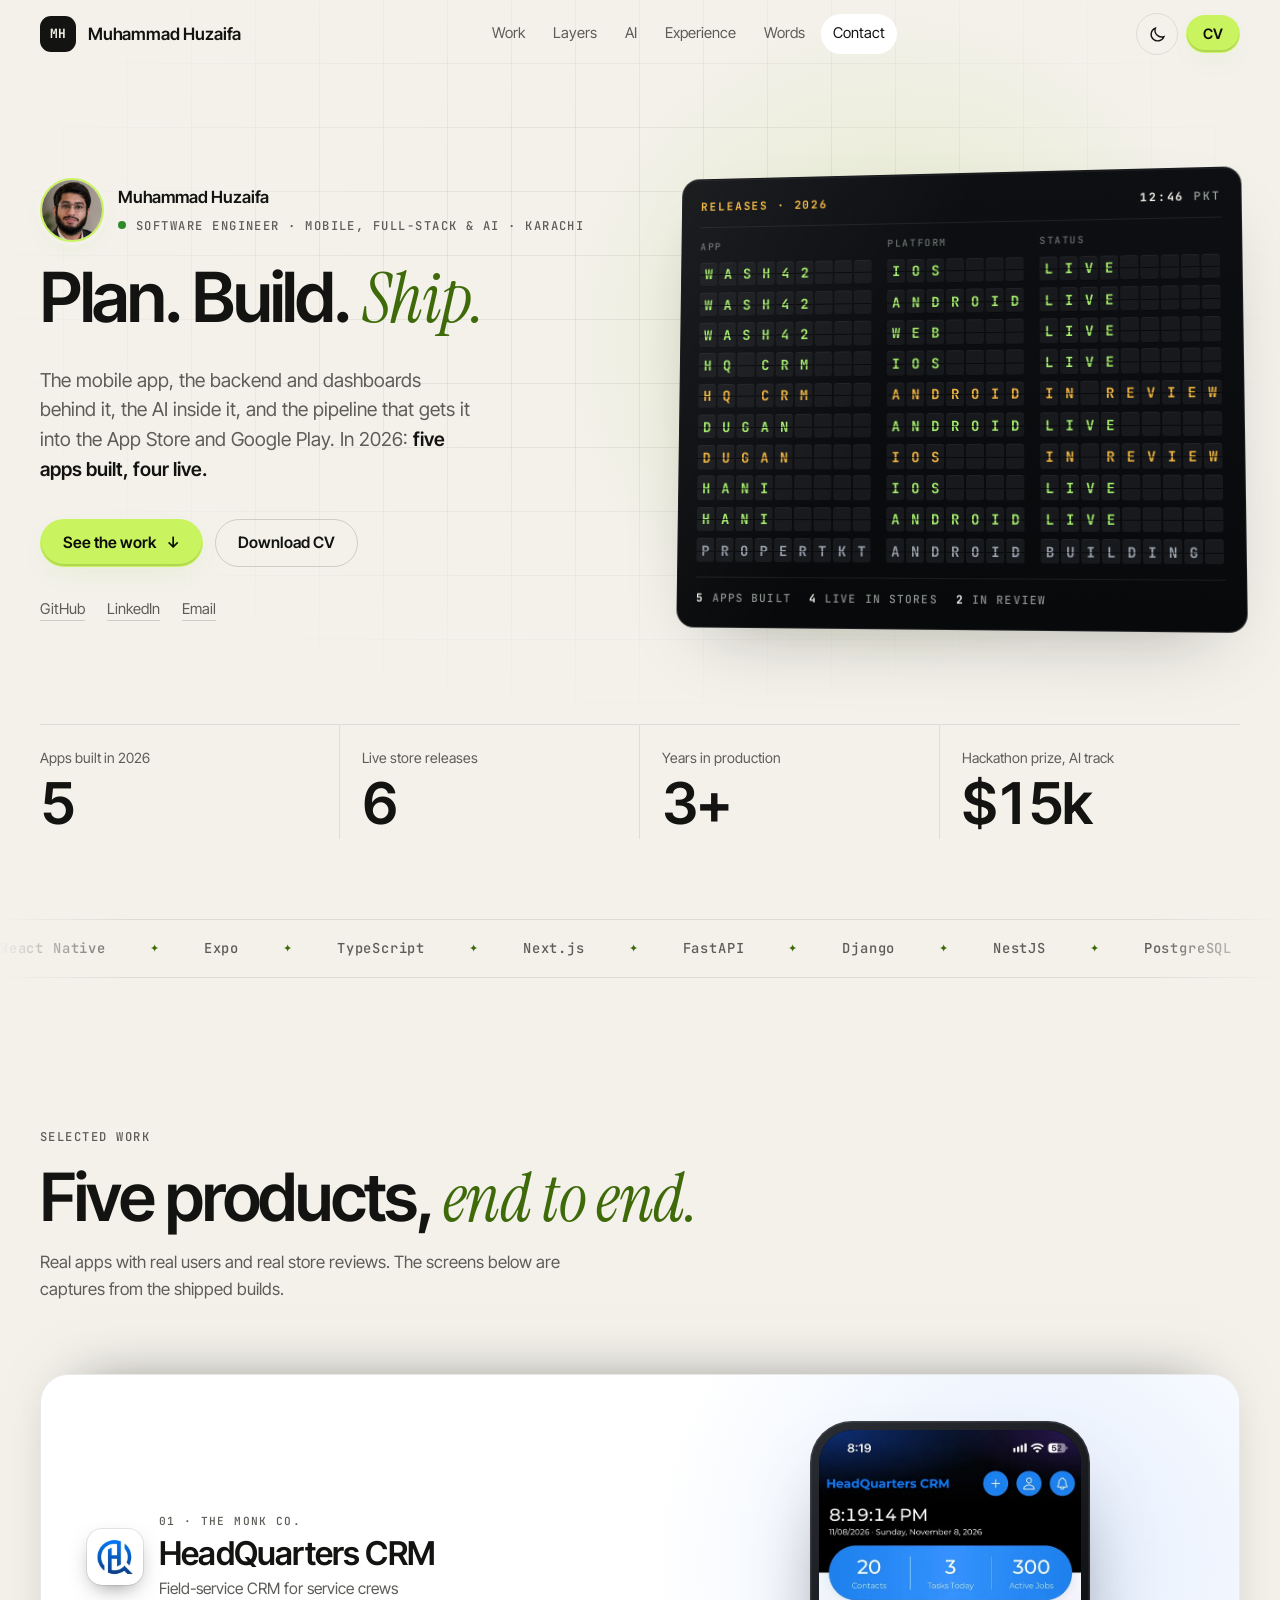
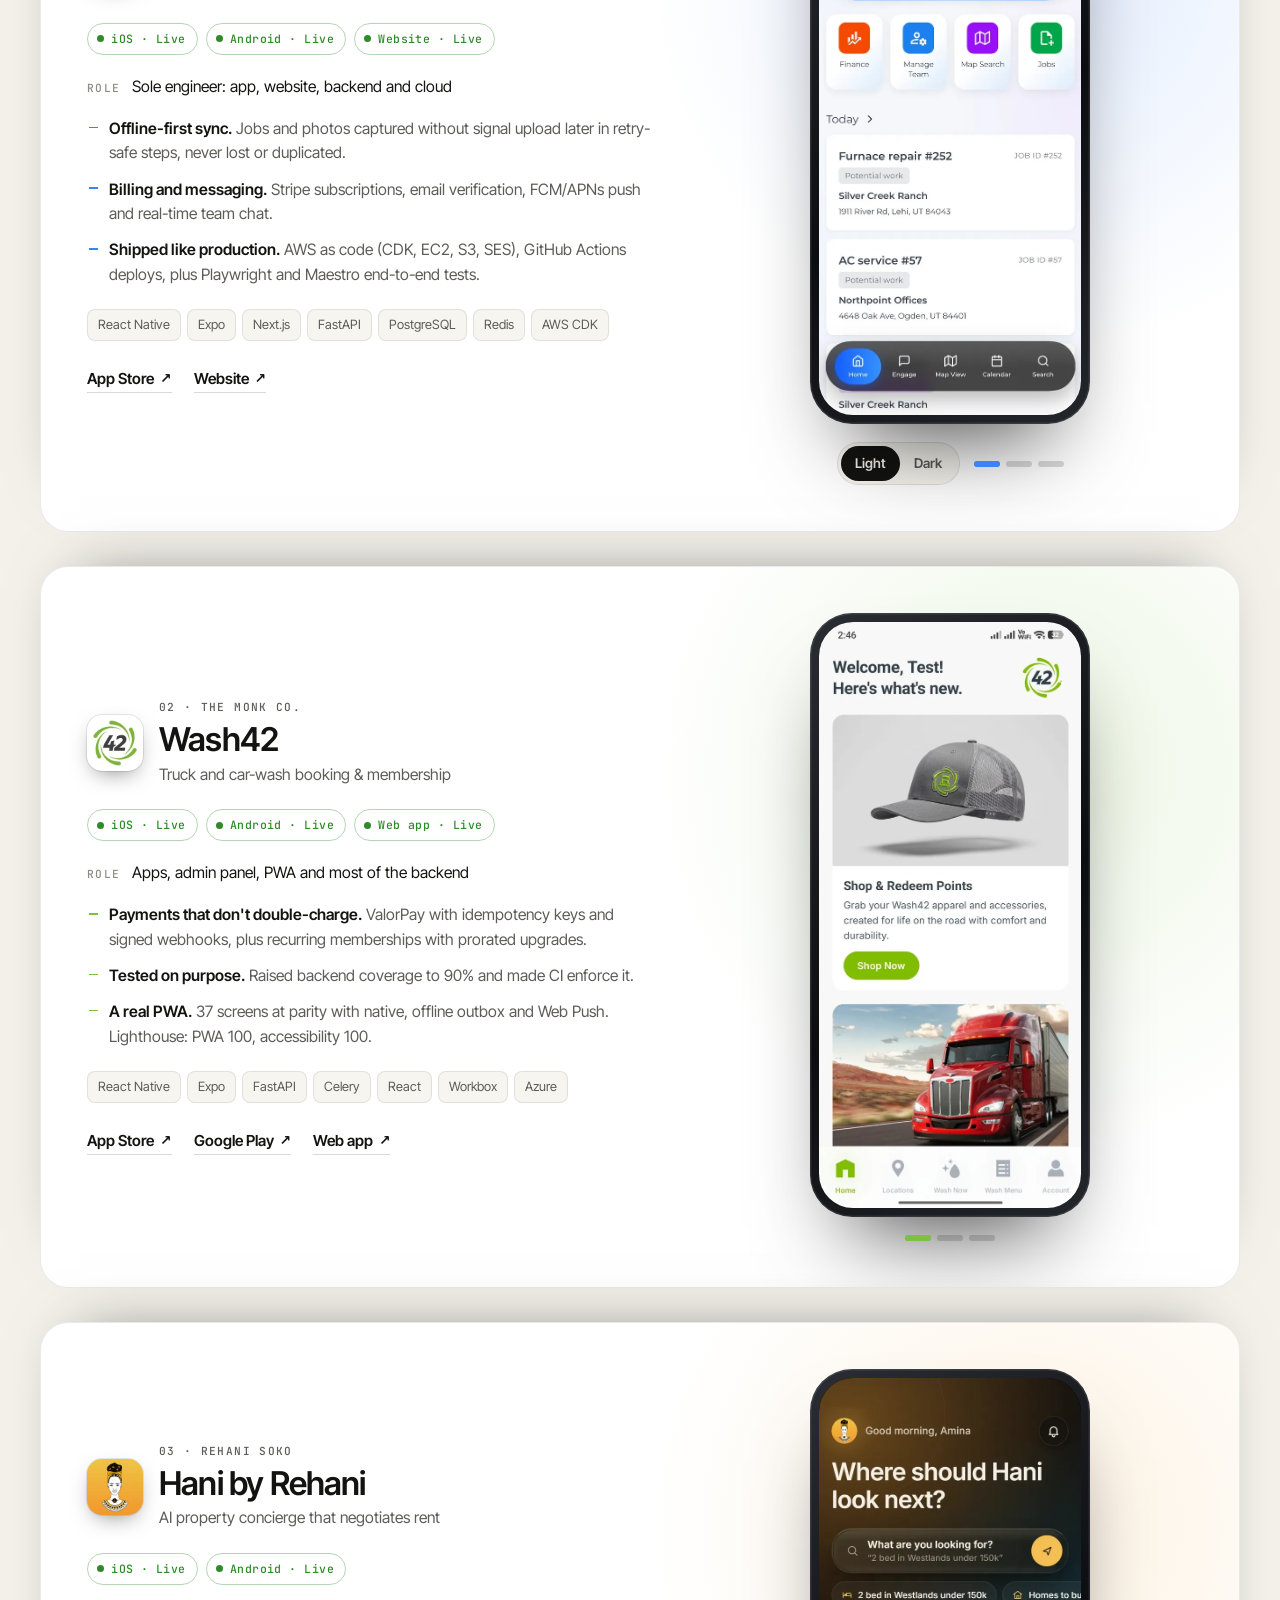
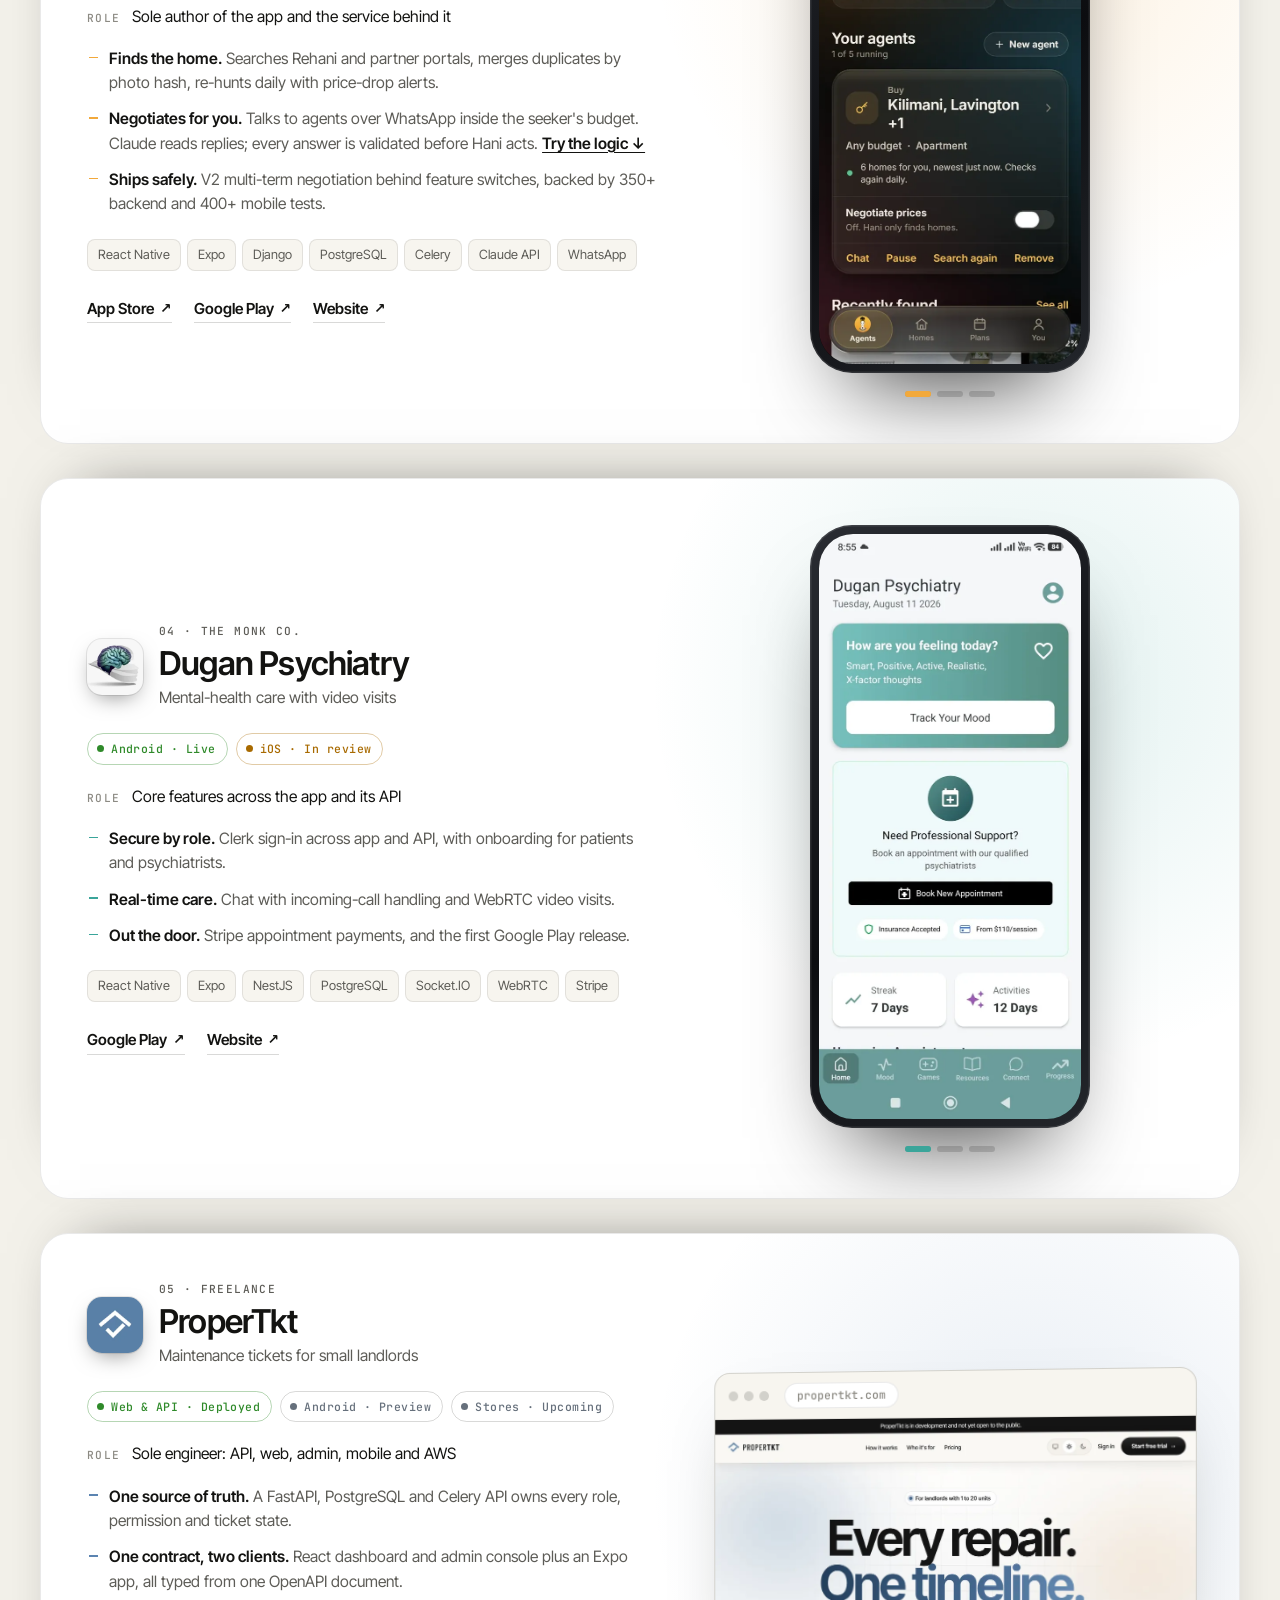
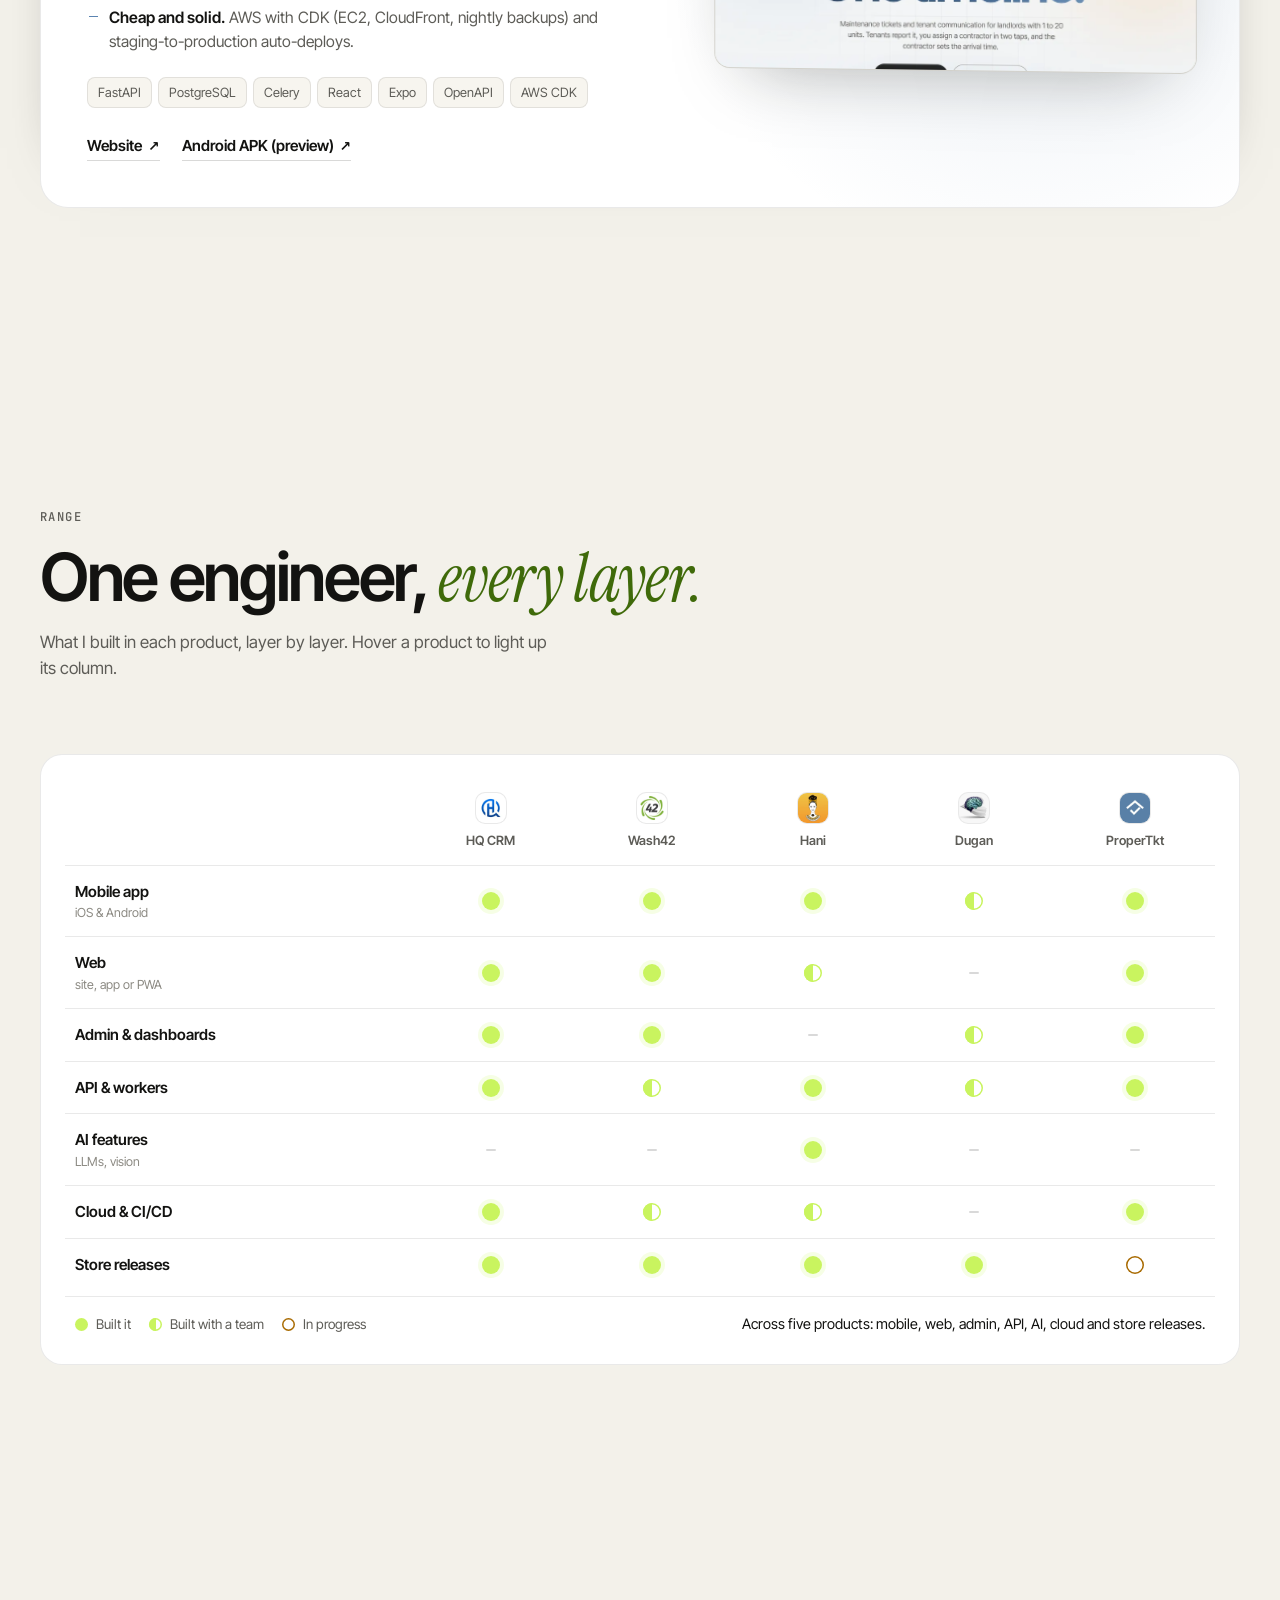
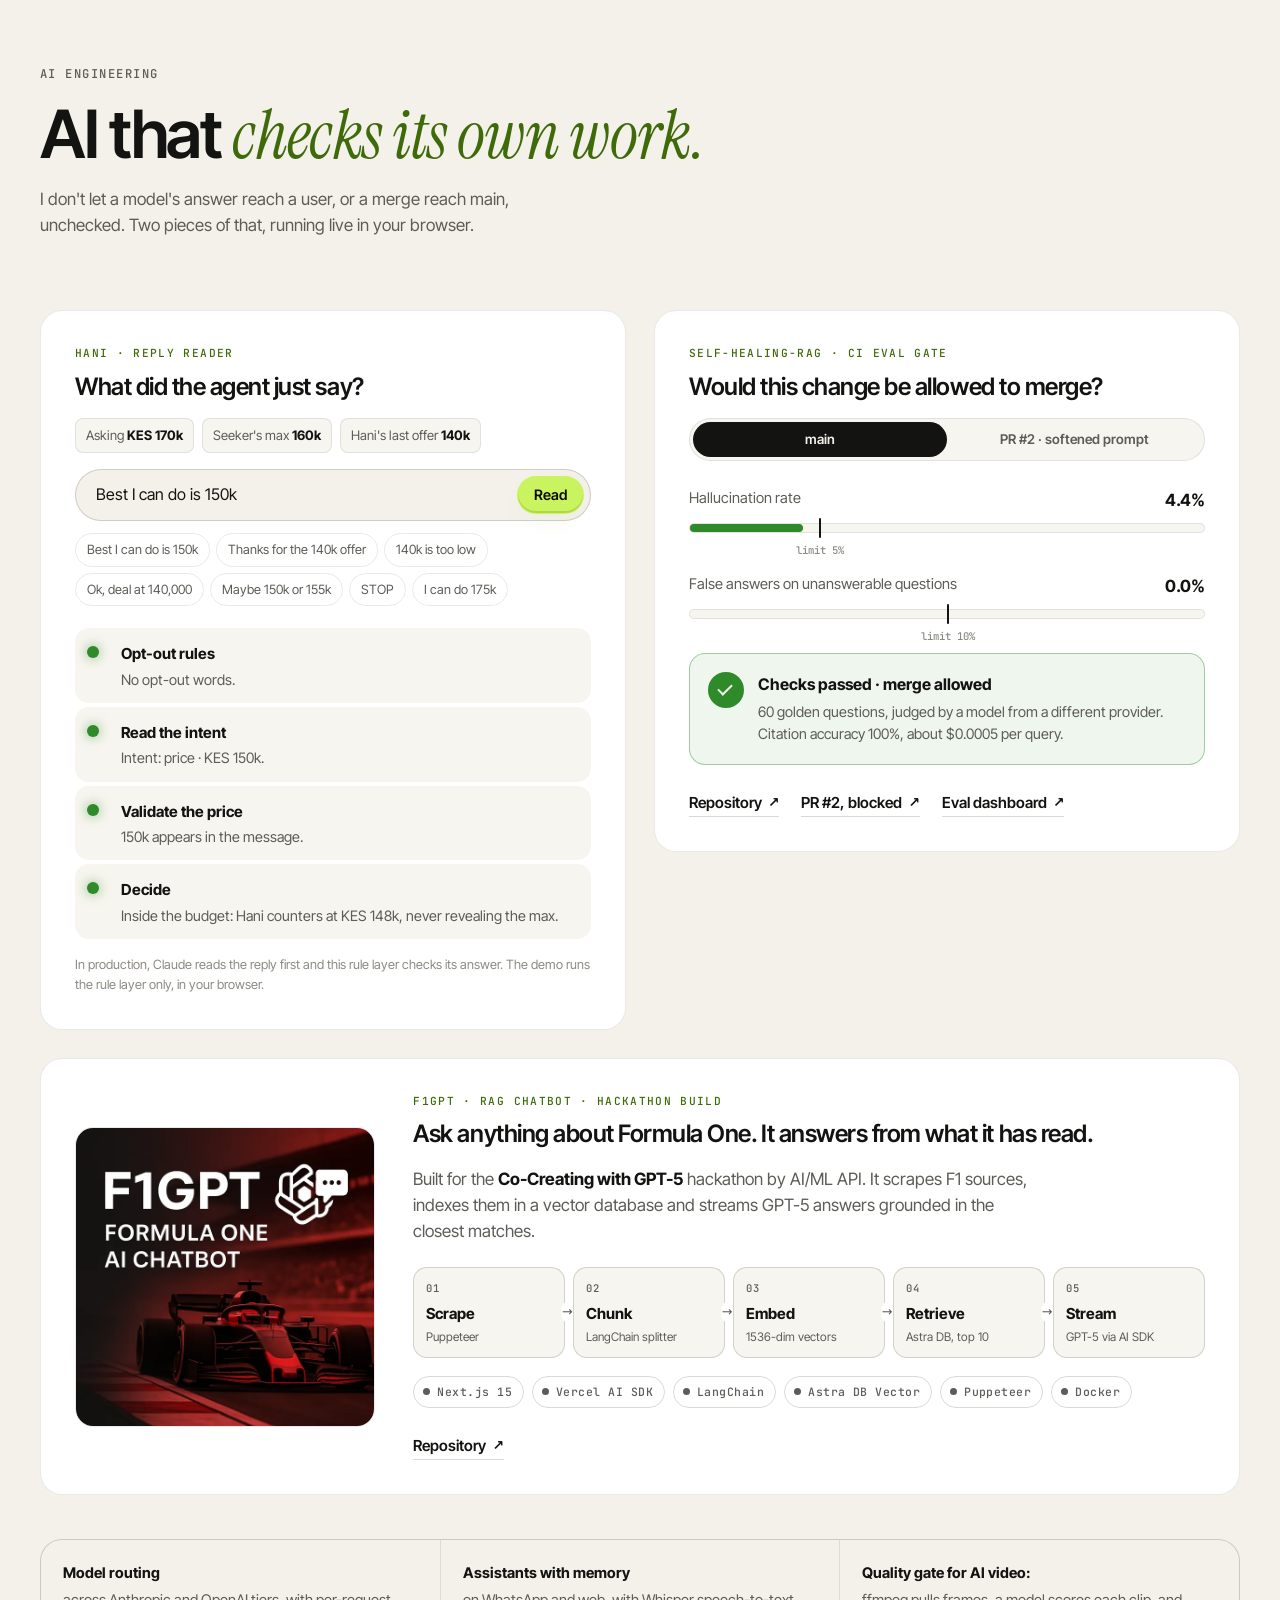
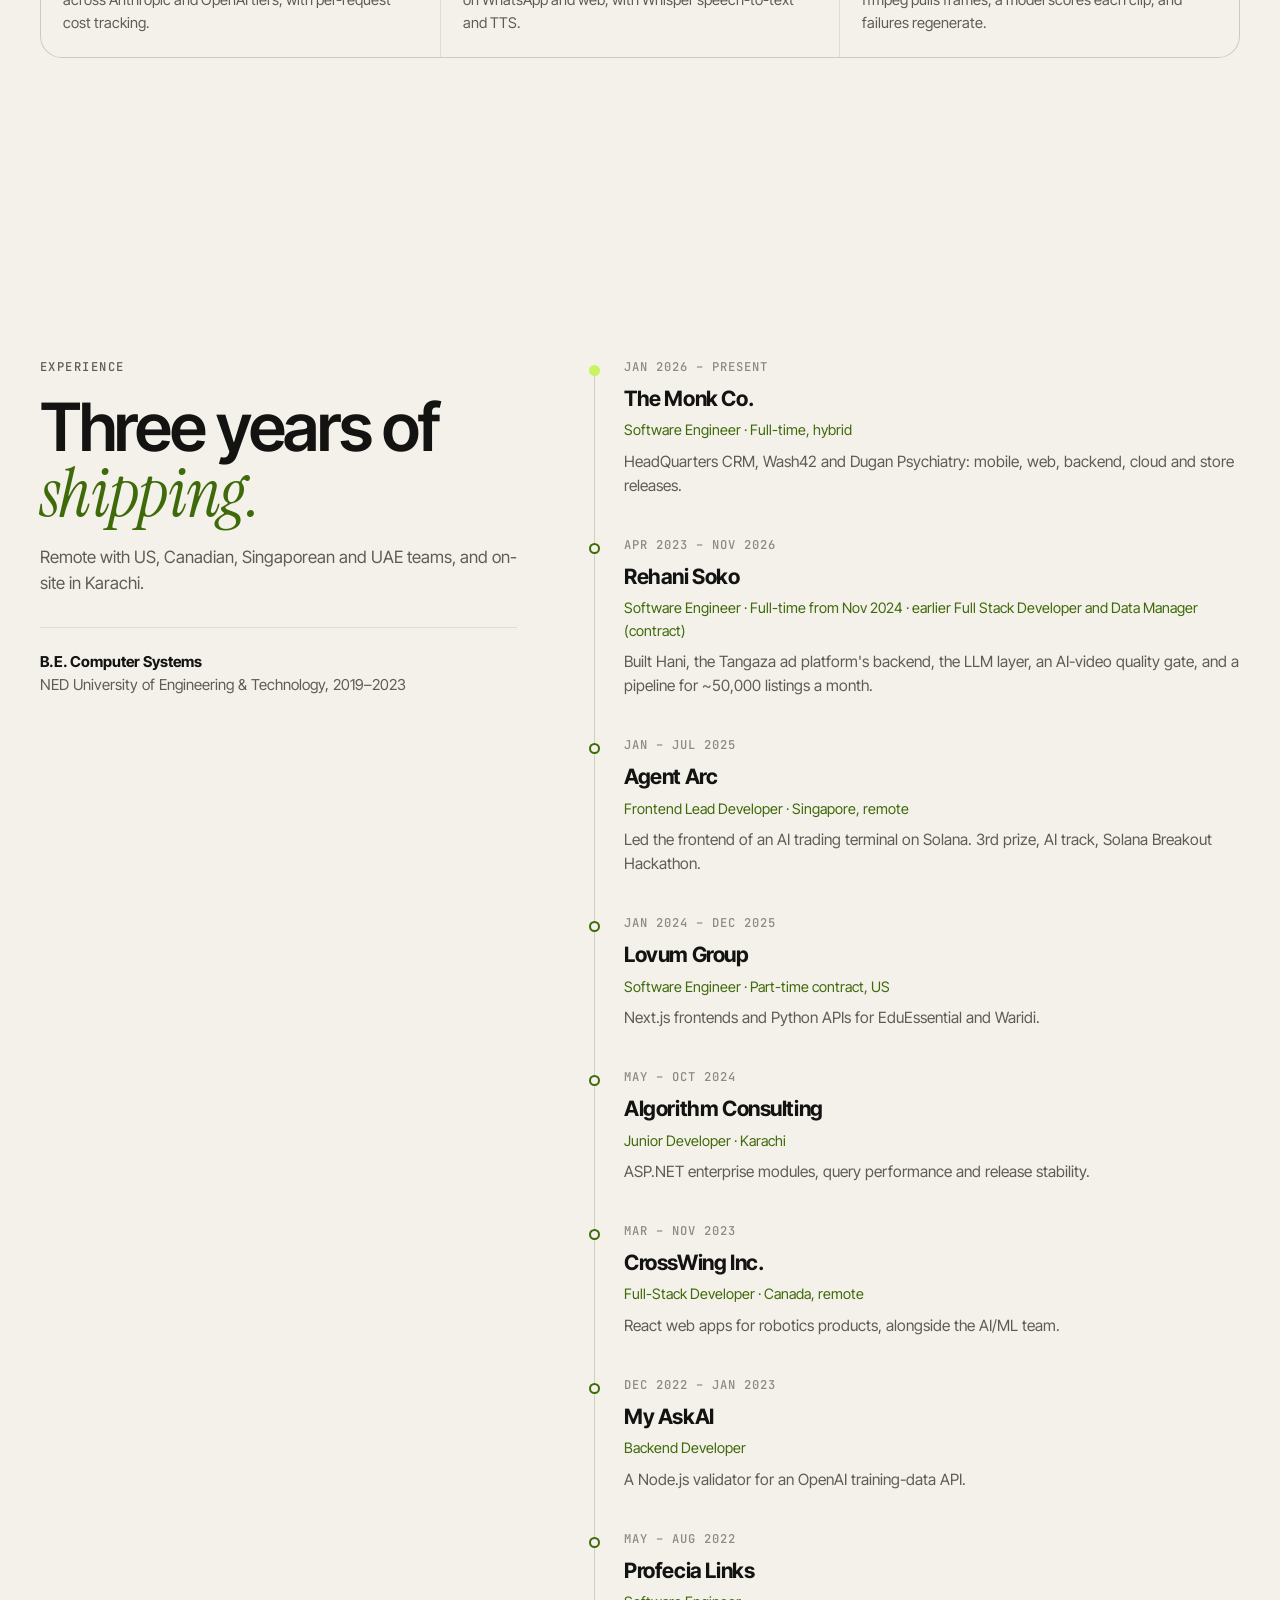
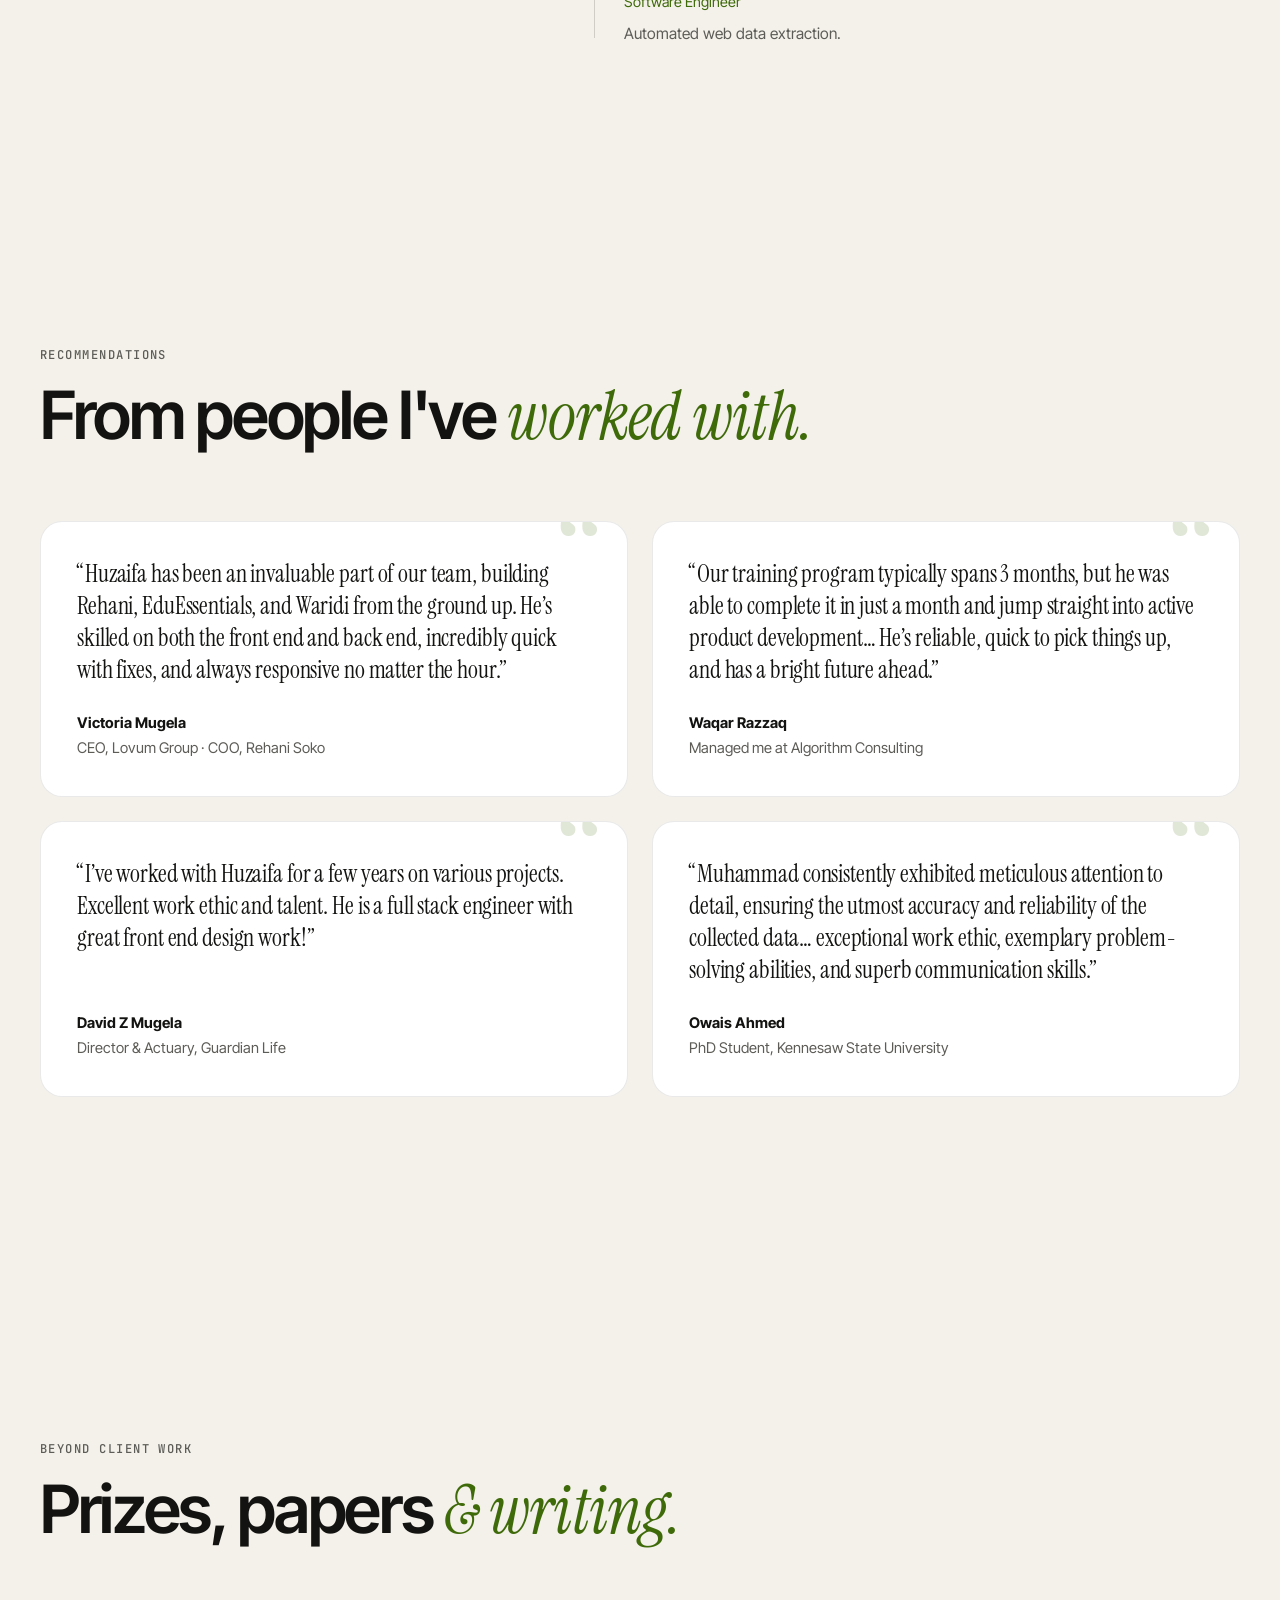
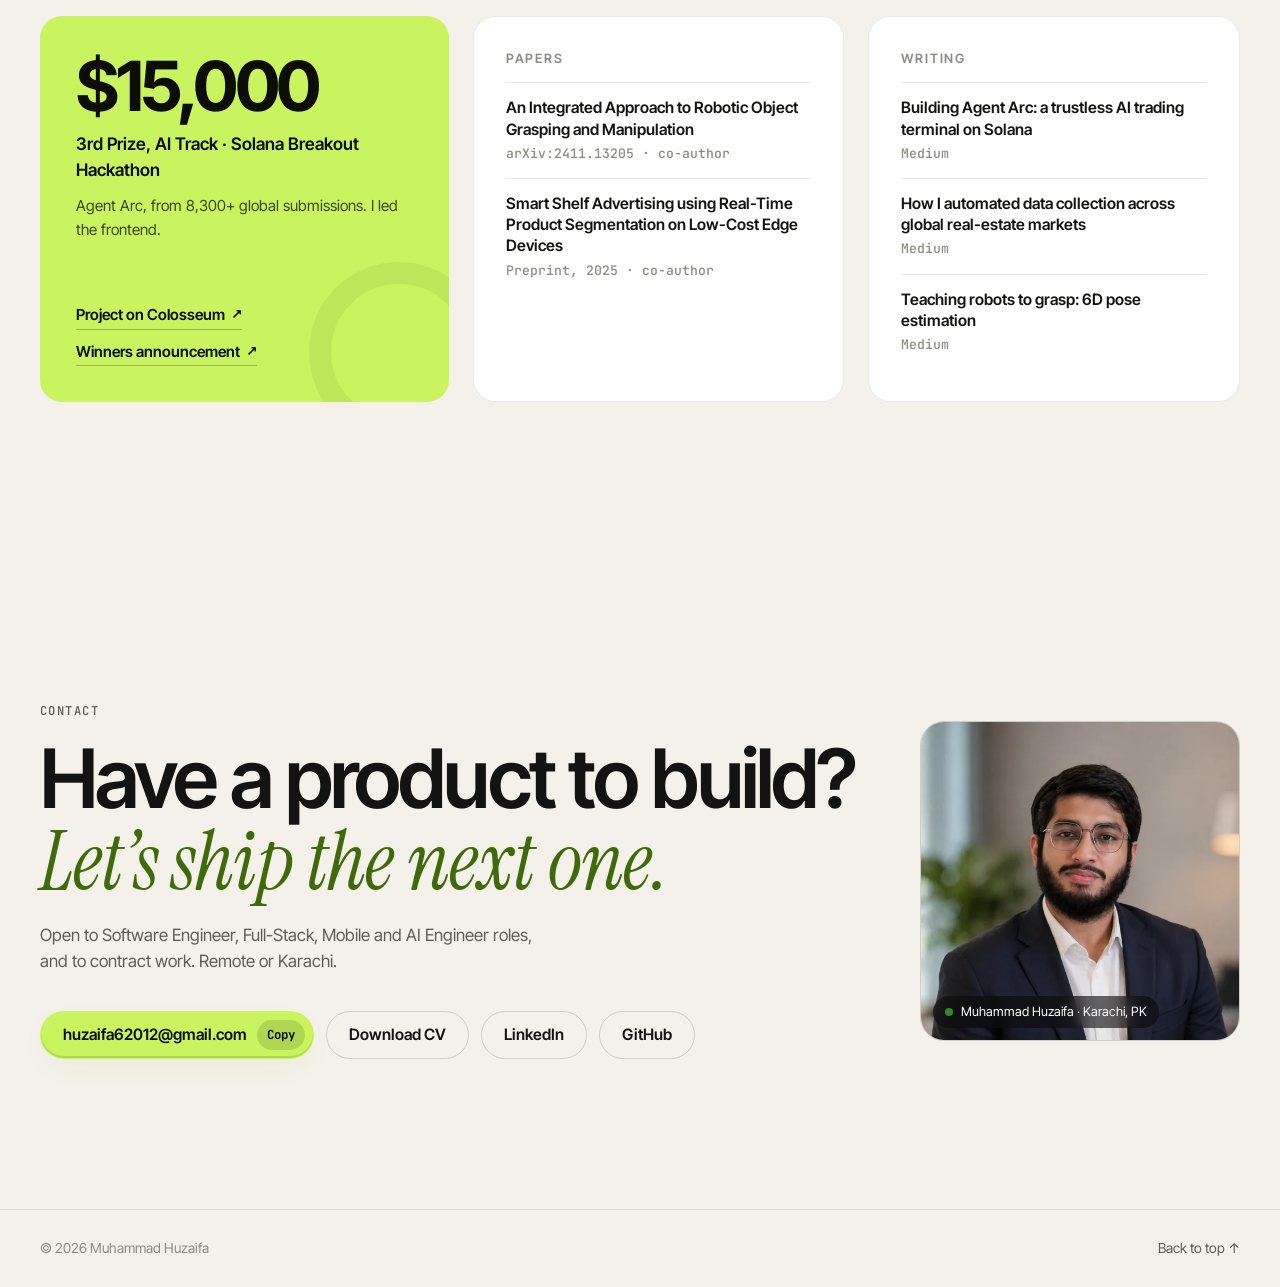
==== index.html @ 67f4acae "Hani is live on Google Play" ====
<!doctype html>
<html lang="en" data-theme="dark">
<head>
<meta charset="utf-8">
<meta name="viewport" content="width=device-width, initial-scale=1, viewport-fit=cover">
<title>Muhammad Huzaifa · Software Engineer · Mobile, Full-Stack & AI</title>
<meta name="description" content="Muhammad Huzaifa, Software Engineer. I build whole products: mobile apps, the backends and dashboards behind them, the AI inside them, and the pipeline that ships them. In 2026: five apps built, four live on the App Store and Google Play.">
<meta name="author" content="Muhammad Huzaifa">
<link rel="canonical" href="https://huzaifa620.github.io/portfolio/">
<meta property="og:type" content="website">
<meta property="og:site_name" content="Muhammad Huzaifa">
<meta property="og:title" content="Muhammad Huzaifa · Plan. Build. Ship.">
<meta property="og:description" content="Software Engineer · Mobile, Full-Stack & AI. Five apps built in 2026, four live on the App Store and Google Play.">
<meta property="og:url" content="https://huzaifa620.github.io/portfolio/">
<meta property="og:image" content="https://huzaifa620.github.io/portfolio/assets/og.png">
<meta property="og:image:width" content="1200">
<meta property="og:image:height" content="630">
<meta name="twitter:card" content="summary_large_image">
<meta name="twitter:image" content="https://huzaifa620.github.io/portfolio/assets/og.png">
<meta name="theme-color" content="#0a0b0d" media="(prefers-color-scheme: dark)">
<meta name="theme-color" content="#f3f1ea" media="(prefers-color-scheme: light)">
<link rel="icon" href="assets/favicon.svg" type="image/svg+xml">
<link rel="preload" href="assets/fonts/InterTight-normal-400-700.woff2" as="font" type="font/woff2" crossorigin>
<link rel="preload" href="assets/fonts/JetBrainsMono-normal-500.woff2" as="font" type="font/woff2" crossorigin>
<link rel="preload" href="assets/fonts/InstrumentSerif-italic-400.woff2" as="font" type="font/woff2" crossorigin>
<link rel="stylesheet" href="assets/fonts/fonts.css">
<link rel="stylesheet" href="assets/styles.css">
<script>
  (function () {
    try {
      var t = localStorage.getItem('theme');
      if (!t) t = matchMedia('(prefers-color-scheme: light)').matches ? 'light' : 'dark';
      document.documentElement.setAttribute('data-theme', t);
    } catch (e) {}
    document.documentElement.classList.add('js');
  })();
</script>
<script type="application/ld+json">
{"@context":"https://schema.org","@type":"Person","name":"Muhammad Huzaifa","jobTitle":"Software Engineer","url":"https://huzaifa620.github.io/portfolio/","email":"mailto:huzaifa62012@gmail.com","address":{"@type":"PostalAddress","addressLocality":"Karachi","addressCountry":"PK"},"alumniOf":"NED University of Engineering and Technology","worksFor":{"@type":"Organization","name":"The Monk Co.","url":"https://www.themonkco.com/"},"sameAs":["https://github.com/huzaifa620","https://www.linkedin.com/in/muhammad-huzaifa-2a3821249/","https://medium.com/@huzaifa6201"]}
</script>
<script src="assets/main.js" defer></script>
</head>
<body>
<a class="skip" href="#main">Skip to content</a>
<div class="progress" aria-hidden="true"><span></span></div>

<header class="nav" id="top">
  <div class="nav-inner">
    <a class="brand" href="#top" aria-label="Muhammad Huzaifa, back to top">
      <span class="brand-mark" aria-hidden="true">MH</span>
      <span class="brand-name">Muhammad Huzaifa</span>
    </a>
    <nav class="nav-links" aria-label="Primary">
      <a href="#work">Work</a>
      <a href="#layers">Layers</a>
      <a href="#ai">AI</a>
      <a href="#experience">Experience</a>
      <a href="#words">Words</a>
      <a href="#contact">Contact</a>
    </nav>
    <div class="nav-actions">
      <button class="icon-btn theme-toggle" type="button" aria-label="Switch colour theme">
        <svg class="i-sun" viewBox="0 0 24 24" aria-hidden="true"><circle cx="12" cy="12" r="4.2"/><path d="M12 2.5v2.2M12 19.3v2.2M2.5 12h2.2M19.3 12h2.2M5.3 5.3l1.6 1.6M17.1 17.1l1.6 1.6M5.3 18.7l1.6-1.6M17.1 6.9l1.6-1.6"/></svg>
        <svg class="i-moon" viewBox="0 0 24 24" aria-hidden="true"><path d="M20.2 14.6A8.4 8.4 0 0 1 9.4 3.8a8.4 8.4 0 1 0 10.8 10.8Z"/></svg>
      </button>
      <a class="btn btn-small btn-accent nav-cv" href="assets/pdf/Muhammad-Huzaifa-Software-Engineer.pdf" target="_blank" rel="noopener">CV</a>
      <button class="icon-btn menu-toggle" type="button" aria-label="Open menu" aria-expanded="false" aria-controls="mobile-menu">
        <span></span><span></span>
      </button>
    </div>
  </div>
  <div class="mobile-menu" id="mobile-menu" hidden>
    <nav class="mm-links" aria-label="Sections">
      <a class="mm-link" href="#work" style="--i:0"><span class="mm-num">01</span><span class="mm-label">Work</span><span class="mm-arrow" aria-hidden="true">→</span></a>
      <a class="mm-link" href="#layers" style="--i:1"><span class="mm-num">02</span><span class="mm-label">Layers</span><span class="mm-arrow" aria-hidden="true">→</span></a>
      <a class="mm-link" href="#ai" style="--i:2"><span class="mm-num">03</span><span class="mm-label">AI demos</span><span class="mm-arrow" aria-hidden="true">→</span></a>
      <a class="mm-link" href="#experience" style="--i:3"><span class="mm-num">04</span><span class="mm-label">Experience</span><span class="mm-arrow" aria-hidden="true">→</span></a>
      <a class="mm-link" href="#words" style="--i:4"><span class="mm-num">05</span><span class="mm-label">Words</span><span class="mm-arrow" aria-hidden="true">→</span></a>
      <a class="mm-link" href="#contact" style="--i:5"><span class="mm-num">06</span><span class="mm-label">Contact</span><span class="mm-arrow" aria-hidden="true">→</span></a>
    </nav>
    <div class="mm-foot" style="--i:6">
      <p class="mm-status"><span class="dot-live" aria-hidden="true"></span>Open to roles · Remote or Karachi</p>
      <div class="mm-social">
        <a href="https://github.com/huzaifa620" target="_blank" rel="noopener">GitHub</a>
        <a href="https://www.linkedin.com/in/muhammad-huzaifa-2a3821249/" target="_blank" rel="noopener">LinkedIn</a>
        <a href="mailto:huzaifa62012@gmail.com">Email</a>
      </div>
      <a class="btn btn-accent mm-cv" href="assets/pdf/Muhammad-Huzaifa-Software-Engineer.pdf" target="_blank" rel="noopener">Download CV <span aria-hidden="true">↓</span></a>
    </div>
  </div>
</header>

<main id="main">

<!-- HERO -->
<section class="hero" aria-labelledby="hero-title">
  <div class="hero-bg" aria-hidden="true"><div class="grid"></div><div class="glow"></div></div>
  <div class="wrap hero-inner">
    <div class="hero-copy">
      <div class="who reveal">
        <img class="who-pic" src="assets/img/huzaifa-160.webp" width="64" height="64" alt="Muhammad Huzaifa">
        <div>
          <p class="who-name">Muhammad Huzaifa</p>
          <p class="eyebrow"><span class="dot-live" aria-hidden="true"></span>Software Engineer · Mobile, Full-Stack &amp; AI · Karachi</p>
        </div>
      </div>
      <h1 id="hero-title" class="display reveal">Plan. Build. <em>Ship.</em></h1>
      <p class="lede reveal">The mobile app, the backend and dashboards behind it, the AI inside it, and the pipeline that gets it into the App Store and Google Play. In 2026: <strong>five apps built, four live.</strong></p>
      <div class="hero-cta reveal">
        <a class="btn btn-accent" href="#work">See the work <span aria-hidden="true">↓</span></a>
        <a class="btn btn-ghost" href="assets/pdf/Muhammad-Huzaifa-Software-Engineer.pdf" target="_blank" rel="noopener">Download CV</a>
      </div>
      <ul class="hero-links reveal" aria-label="Profiles">
        <li><a href="https://github.com/huzaifa620" target="_blank" rel="noopener">GitHub</a></li>
        <li><a href="https://www.linkedin.com/in/muhammad-huzaifa-2a3821249/" target="_blank" rel="noopener">LinkedIn</a></li>
        <li><a href="mailto:huzaifa62012@gmail.com">Email</a></li>
      </ul>
    </div>

    <div class="board-wrap reveal">
      <div class="board" role="table" aria-label="2026 releases: app, platform and store status">
        <div class="board-head" role="row">
          <span role="columnheader" class="bh-title">Releases · 2026</span>
          <span class="bh-clock" aria-label="Local time in Karachi"><span class="clock">--:--</span> PKT</span>
        </div>
        <div class="board-cols" role="row" aria-hidden="true">
          <span>App</span><span>Platform</span><span>Status</span>
        </div>
        <div class="board-rows" data-board>
          <!-- rows are rendered from data-rows by main.js; this static list keeps the content readable without JavaScript -->
          <ul class="board-fallback">
            <li><a href="https://apps.apple.com/us/app/wash42/id6803226300">Wash42 · iOS · Live</a></li>
            <li><a href="https://play.google.com/store/apps/details?id=com.wash42.app">Wash42 · Android · Live</a></li>
            <li><a href="https://brave-smoke-0e0c01010.6.azurestaticapps.net">Wash42 · Web app · Live</a></li>
            <li><a href="https://apps.apple.com/us/app/headquarters-crm/id6819401164">HeadQuarters CRM · iOS · Live</a></li>
            <li>HeadQuarters CRM · Android · In review</li>
            <li><a href="https://play.google.com/store/apps/details?id=com.duganpsychiatry.app">Dugan Psychiatry · Android · Live</a></li>
            <li>Dugan Psychiatry · iOS · In review</li>
            <li><a href="https://apps.apple.com/us/app/hani-by-rehani/id6830137760">Hani by Rehani · iOS · Live</a></li>
            <li><a href="https://play.google.com/store/apps/details?id=com.rehanisoko.hani">Hani by Rehani · Android · Live</a></li>
            <li><a href="https://www.propertkt.com">ProperTkt · Android · Building</a></li>
          </ul>
        </div>
        <div class="board-foot">
          <span><b>5</b> apps built</span><span><b>4</b> live in stores</span><span><b>2</b> in review</span>
        </div>
      </div>
    </div>
  </div>

  <div class="wrap">
    <dl class="stats">
      <div class="stat reveal"><dt>Apps built in 2026</dt><dd data-count="5">5</dd></div>
      <div class="stat reveal"><dt>Live store releases</dt><dd data-count="6">6</dd></div>
      <div class="stat reveal"><dt>Years in production</dt><dd><span data-count="3">3</span>+</dd></div>
      <div class="stat reveal"><dt>Hackathon prize, AI track</dt><dd>$<span data-count="15">15</span>k</dd></div>
    </dl>
  </div>

  <div class="marquee" aria-hidden="true">
    <div class="marquee-track">
      <span>React Native</span><span>Expo</span><span>TypeScript</span><span>Next.js</span><span>FastAPI</span><span>Django</span><span>NestJS</span><span>PostgreSQL</span><span>Redis</span><span>Celery</span><span>Claude API</span><span>OpenAI</span><span>LangGraph</span><span>AWS CDK</span><span>Azure</span><span>Stripe</span><span>WebRTC</span><span>Playwright</span><span>Maestro</span>
      <span>React Native</span><span>Expo</span><span>TypeScript</span><span>Next.js</span><span>FastAPI</span><span>Django</span><span>NestJS</span><span>PostgreSQL</span><span>Redis</span><span>Celery</span><span>Claude API</span><span>OpenAI</span><span>LangGraph</span><span>AWS CDK</span><span>Azure</span><span>Stripe</span><span>WebRTC</span><span>Playwright</span><span>Maestro</span>
    </div>
  </div>
</section>

<!-- WORK -->
<section class="section work" id="work" aria-labelledby="work-title">
  <div class="wrap">
    <header class="section-head">
      <p class="kicker reveal">Selected work</p>
      <h2 id="work-title" class="h2 reveal">Five products, <em>end to end.</em></h2>
      <p class="section-lede reveal">Real apps with real users and real store reviews. The screens below are captures from the shipped builds.</p>
    </header>

    <div class="cards">

      <article class="card" style="--accent-local: #3b82f6" aria-labelledby="p-hq">
        <div class="card-copy">
          <div class="card-top">
            <img class="app-icon" src="assets/img/icons/hq.webp" alt="" width="56" height="56" loading="lazy">
            <div>
              <p class="card-index">01 · The Monk Co.</p>
              <h3 id="p-hq" class="h3">HeadQuarters CRM</h3>
              <p class="card-tag">Field-service CRM for service crews</p>
            </div>
          </div>
          <ul class="chips" aria-label="Release status">
            <li class="chip live">iOS · Live</li><li class="chip live">Android · Live</li><li class="chip live">Website · Live</li>
          </ul>
          <p class="role"><span>Role</span> Sole engineer: app, website, backend and cloud</p>
          <ul class="points">
            <li><b>Offline-first sync.</b> Jobs and photos captured without signal upload later in retry-safe steps, never lost or duplicated.</li>
            <li><b>Billing and messaging.</b> Stripe subscriptions, email verification, FCM/APNs push and real-time team chat.</li>
            <li><b>Shipped like production.</b> AWS as code (CDK, EC2, S3, SES), GitHub Actions deploys, plus Playwright and Maestro end-to-end tests.</li>
          </ul>
          <ul class="stack" aria-label="Stack"><li>React Native</li><li>Expo</li><li>Next.js</li><li>FastAPI</li><li>PostgreSQL</li><li>Redis</li><li>AWS CDK</li></ul>
          <div class="card-links">
            <a class="link-arrow" href="https://apps.apple.com/us/app/headquarters-crm/id6819401164" target="_blank" rel="noopener">App Store</a>
            <a class="link-arrow" href="https://www.headquarterscrm.com" target="_blank" rel="noopener">Website</a>
          </div>
        </div>
        <div class="card-visual">
          <div class="phone-stage">
            <div class="phone" data-carousel data-sets='{"light":["assets/img/screens/hq-light-1.webp","assets/img/screens/hq-light-2.webp","assets/img/screens/hq-light-3.webp"],"dark":["assets/img/screens/hq-dark-1.webp","assets/img/screens/hq-dark-2.webp","assets/img/screens/hq-dark-3.webp"]}' data-set="light">
              <div class="phone-screen">
                <img src="assets/img/screens/hq-light-1.webp" alt="HeadQuarters CRM home screen" width="600" height="1299" loading="lazy" decoding="async">
              </div>
            </div>
            <div class="phone-controls">
              <div class="seg" role="group" aria-label="App theme">
                <button type="button" class="on" data-set-btn="light" aria-pressed="true">Light</button>
                <button type="button" data-set-btn="dark" aria-pressed="false">Dark</button>
              </div>
              <div class="dots" role="tablist" aria-label="Screens"></div>
            </div>
          </div>
        </div>
      </article>

      <article class="card" style="--accent-local: #7cc242" aria-labelledby="p-wash">
        <div class="card-copy">
          <div class="card-top">
            <img class="app-icon" src="assets/img/icons/wash42.webp" alt="" width="56" height="56" loading="lazy">
            <div>
              <p class="card-index">02 · The Monk Co.</p>
              <h3 id="p-wash" class="h3">Wash42</h3>
              <p class="card-tag">Truck and car-wash booking &amp; membership</p>
            </div>
          </div>
          <ul class="chips" aria-label="Release status">
            <li class="chip live">iOS · Live</li><li class="chip live">Android · Live</li><li class="chip live">Web app · Live</li>
          </ul>
          <p class="role"><span>Role</span> Apps, admin panel, PWA and most of the backend</p>
          <ul class="points">
            <li><b>Payments that don't double-charge.</b> ValorPay with idempotency keys and signed webhooks, plus recurring memberships with prorated upgrades.</li>
            <li><b>Tested on purpose.</b> Raised backend coverage to 90% and made CI enforce it.</li>
            <li><b>A real PWA.</b> 37 screens at parity with native, offline outbox and Web Push. Lighthouse: PWA 100, accessibility 100.</li>
          </ul>
          <ul class="stack" aria-label="Stack"><li>React Native</li><li>Expo</li><li>FastAPI</li><li>Celery</li><li>React</li><li>Workbox</li><li>Azure</li></ul>
          <div class="card-links">
            <a class="link-arrow" href="https://apps.apple.com/us/app/wash42/id6803226300" target="_blank" rel="noopener">App Store</a>
            <a class="link-arrow" href="https://play.google.com/store/apps/details?id=com.wash42.app" target="_blank" rel="noopener">Google Play</a>
            <a class="link-arrow" href="https://brave-smoke-0e0c01010.6.azurestaticapps.net" target="_blank" rel="noopener">Web app</a>
          </div>
        </div>
        <div class="card-visual">
          <div class="phone-stage">
            <div class="phone" data-carousel data-sets='{"main":["assets/img/screens/wash42-1.webp","assets/img/screens/wash42-2.webp","assets/img/screens/wash42-3.webp"]}' data-set="main">
              <div class="phone-screen">
                <img src="assets/img/screens/wash42-1.webp" alt="Wash42 home screen" width="600" height="1333" loading="lazy" decoding="async">
              </div>
            </div>
            <div class="phone-controls"><div class="dots" role="tablist" aria-label="Screens"></div></div>
          </div>
        </div>
      </article>

      <article class="card" style="--accent-local: #f2a93b" aria-labelledby="p-hani">
        <div class="card-copy">
          <div class="card-top">
            <img class="app-icon" src="assets/img/icons/hani.webp" alt="" width="56" height="56" loading="lazy">
            <div>
              <p class="card-index">03 · Rehani Soko</p>
              <h3 id="p-hani" class="h3">Hani by Rehani</h3>
              <p class="card-tag">AI property concierge that negotiates rent</p>
            </div>
          </div>
          <ul class="chips" aria-label="Release status">
            <li class="chip live">iOS · Live</li><li class="chip live">Android · Live</li>
          </ul>
          <p class="role"><span>Role</span> Sole author of the app and the service behind it</p>
          <ul class="points">
            <li><b>Finds the home.</b> Searches Rehani and partner portals, merges duplicates by photo hash, re-hunts daily with price-drop alerts.</li>
            <li><b>Negotiates for you.</b> Talks to agents over WhatsApp inside the seeker's budget. Claude reads replies; every answer is validated before Hani acts. <a href="#ai">Try the logic ↓</a></li>
            <li><b>Ships safely.</b> V2 multi-term negotiation behind feature switches, backed by 350+ backend and 400+ mobile tests.</li>
          </ul>
          <ul class="stack" aria-label="Stack"><li>React Native</li><li>Expo</li><li>Django</li><li>PostgreSQL</li><li>Celery</li><li>Claude API</li><li>WhatsApp</li></ul>
          <div class="card-links">
            <a class="link-arrow" href="https://apps.apple.com/us/app/hani-by-rehani/id6830137760" target="_blank" rel="noopener">App Store</a>
            <a class="link-arrow" href="https://play.google.com/store/apps/details?id=com.rehanisoko.hani" target="_blank" rel="noopener">Google Play</a>
            <a class="link-arrow" href="https://www.rehanisoko.com/app" target="_blank" rel="noopener">Website</a>
          </div>
        </div>
        <div class="card-visual">
          <div class="phone-stage">
            <div class="phone" data-carousel data-sets='{"main":["assets/img/screens/hani-1.webp","assets/img/screens/hani-2.webp","assets/img/screens/hani-3.webp"]}' data-set="main">
              <div class="phone-screen">
                <img src="assets/img/screens/hani-1.webp" alt="Hani home screen" width="600" height="1331" loading="lazy" decoding="async">
              </div>
            </div>
            <div class="phone-controls"><div class="dots" role="tablist" aria-label="Screens"></div></div>
          </div>
        </div>
      </article>

      <article class="card" style="--accent-local: #3aa59a" aria-labelledby="p-dugan">
        <div class="card-copy">
          <div class="card-top">
            <img class="app-icon" src="assets/img/icons/dugan.webp" alt="" width="56" height="56" loading="lazy">
            <div>
              <p class="card-index">04 · The Monk Co.</p>
              <h3 id="p-dugan" class="h3">Dugan Psychiatry</h3>
              <p class="card-tag">Mental-health care with video visits</p>
            </div>
          </div>
          <ul class="chips" aria-label="Release status">
            <li class="chip live">Android · Live</li><li class="chip review">iOS · In review</li>
          </ul>
          <p class="role"><span>Role</span> Core features across the app and its API</p>
          <ul class="points">
            <li><b>Secure by role.</b> Clerk sign-in across app and API, with onboarding for patients and psychiatrists.</li>
            <li><b>Real-time care.</b> Chat with incoming-call handling and WebRTC video visits.</li>
            <li><b>Out the door.</b> Stripe appointment payments, and the first Google Play release.</li>
          </ul>
          <ul class="stack" aria-label="Stack"><li>React Native</li><li>Expo</li><li>NestJS</li><li>PostgreSQL</li><li>Socket.IO</li><li>WebRTC</li><li>Stripe</li></ul>
          <div class="card-links">
            <a class="link-arrow" href="https://play.google.com/store/apps/details?id=com.duganpsychiatry.app" target="_blank" rel="noopener">Google Play</a>
            <a class="link-arrow" href="https://duganpsychiatry.com/" target="_blank" rel="noopener">Website</a>
          </div>
        </div>
        <div class="card-visual">
          <div class="phone-stage">
            <div class="phone" data-carousel data-sets='{"main":["assets/img/screens/dugan-1.webp","assets/img/screens/dugan-2.webp","assets/img/screens/dugan-3.webp"]}' data-set="main">
              <div class="phone-screen">
                <img src="assets/img/screens/dugan-1.webp" alt="Dugan Psychiatry home screen" width="600" height="1333" loading="lazy" decoding="async">
              </div>
            </div>
            <div class="phone-controls"><div class="dots" role="tablist" aria-label="Screens"></div></div>
          </div>
        </div>
      </article>

      <article class="card card-web" style="--accent-local: #5b84b1" aria-labelledby="p-pt">
        <div class="card-copy">
          <div class="card-top">
            <img class="app-icon" src="assets/img/icons/propertkt.webp" alt="" width="56" height="56" loading="lazy">
            <div>
              <p class="card-index">05 · Freelance</p>
              <h3 id="p-pt" class="h3">ProperTkt</h3>
              <p class="card-tag">Maintenance tickets for small landlords</p>
            </div>
          </div>
          <ul class="chips" aria-label="Release status">
            <li class="chip live">Web &amp; API · Deployed</li><li class="chip dev">Android · Preview</li><li class="chip dev">Stores · Upcoming</li>
          </ul>
          <p class="role"><span>Role</span> Sole engineer: API, web, admin, mobile and AWS</p>
          <ul class="points">
            <li><b>One source of truth.</b> A FastAPI, PostgreSQL and Celery API owns every role, permission and ticket state.</li>
            <li><b>One contract, two clients.</b> React dashboard and admin console plus an Expo app, all typed from one OpenAPI document.</li>
            <li><b>Cheap and solid.</b> AWS with CDK (EC2, CloudFront, nightly backups) and staging-to-production auto-deploys.</li>
          </ul>
          <ul class="stack" aria-label="Stack"><li>FastAPI</li><li>PostgreSQL</li><li>Celery</li><li>React</li><li>Expo</li><li>OpenAPI</li><li>AWS CDK</li></ul>
          <div class="card-links">
            <a class="link-arrow" href="https://www.propertkt.com" target="_blank" rel="noopener">Website</a>
            <a class="link-arrow" href="https://expo.dev/artifacts/eas/EPoAdILqSzFw5Ch_cRjoZX5AWWK71vReFQS7CMUJGNo.apk" rel="noopener">Android APK (preview)</a>
          </div>
        </div>
        <div class="card-visual">
          <div class="browser">
            <div class="browser-bar"><i></i><i></i><i></i><span>propertkt.com</span></div>
            <img src="assets/img/screens/propertkt-web.webp" alt="ProperTkt website homepage" width="1200" height="627" loading="lazy" decoding="async">
          </div>
        </div>
      </article>

    </div>
  </div>
</section>

<!-- LAYERS -->
<section class="section layers" id="layers" aria-labelledby="layers-title">
  <div class="wrap">
    <header class="section-head">
      <p class="kicker reveal">Range</p>
      <h2 id="layers-title" class="h2 reveal">One engineer, <em>every layer.</em></h2>
      <p class="section-lede reveal">What I built in each product, layer by layer. Hover a product to light up its column.</p>
    </header>

    <div class="matrix-wrap reveal">
      <table class="matrix">
        <caption class="sr-only">Layers built per product. Filled: built it. Half: built with a team. Ring: in progress.</caption>
        <thead>
          <tr>
            <th scope="col"><span class="sr-only">Layer</span></th>
            <th scope="col" data-col="0"><img src="assets/img/icons/hq.webp" alt="" width="28" height="28" loading="lazy"><span>HQ CRM</span></th>
            <th scope="col" data-col="1"><img src="assets/img/icons/wash42.webp" alt="" width="28" height="28" loading="lazy"><span>Wash42</span></th>
            <th scope="col" data-col="2"><img src="assets/img/icons/hani.webp" alt="" width="28" height="28" loading="lazy"><span>Hani</span></th>
            <th scope="col" data-col="3"><img src="assets/img/icons/dugan.webp" alt="" width="28" height="28" loading="lazy"><span>Dugan</span></th>
            <th scope="col" data-col="4"><img src="assets/img/icons/propertkt.webp" alt="" width="28" height="28" loading="lazy"><span>ProperTkt</span></th>
          </tr>
        </thead>
        <tbody>
          <tr><th scope="row">Mobile app <small>iOS &amp; Android</small></th><td data-col="0" class="m-full">Built</td><td data-col="1" class="m-full">Built</td><td data-col="2" class="m-full">Built</td><td data-col="3" class="m-half">Team</td><td data-col="4" class="m-full">Built</td></tr>
          <tr><th scope="row">Web <small>site, app or PWA</small></th><td data-col="0" class="m-full">Built</td><td data-col="1" class="m-full">Built</td><td data-col="2" class="m-half">Team</td><td data-col="3" class="m-none">–</td><td data-col="4" class="m-full">Built</td></tr>
          <tr><th scope="row">Admin &amp; dashboards</th><td data-col="0" class="m-full">Built</td><td data-col="1" class="m-full">Built</td><td data-col="2" class="m-none">–</td><td data-col="3" class="m-half">Team</td><td data-col="4" class="m-full">Built</td></tr>
          <tr><th scope="row">API &amp; workers</th><td data-col="0" class="m-full">Built</td><td data-col="1" class="m-half">Team</td><td data-col="2" class="m-full">Built</td><td data-col="3" class="m-half">Team</td><td data-col="4" class="m-full">Built</td></tr>
          <tr><th scope="row">AI features <small>LLMs, vision</small></th><td data-col="0" class="m-none">–</td><td data-col="1" class="m-none">–</td><td data-col="2" class="m-full">Built</td><td data-col="3" class="m-none">–</td><td data-col="4" class="m-none">–</td></tr>
          <tr><th scope="row">Cloud &amp; CI/CD</th><td data-col="0" class="m-full">Built</td><td data-col="1" class="m-half">Team</td><td data-col="2" class="m-half">Team</td><td data-col="3" class="m-none">–</td><td data-col="4" class="m-full">Built</td></tr>
          <tr><th scope="row">Store releases</th><td data-col="0" class="m-full">Built</td><td data-col="1" class="m-full">Built</td><td data-col="2" class="m-full">Built</td><td data-col="3" class="m-full">Built</td><td data-col="4" class="m-ring">Soon</td></tr>
        </tbody>
      </table>
      <div class="matrix-foot">
        <ul class="legend" aria-hidden="true">
          <li><i class="m-full"></i>Built it</li><li><i class="m-half"></i>Built with a team</li><li><i class="m-ring"></i>In progress</li>
        </ul>
        <p class="matrix-note" aria-live="polite">Across five products: mobile, web, admin, API, AI, cloud and store releases.</p>
      </div>
    </div>
  </div>
</section>

<!-- AI -->
<section class="section ai" id="ai" aria-labelledby="ai-title">
  <div class="wrap">
    <header class="section-head">
      <p class="kicker reveal">AI engineering</p>
      <h2 id="ai-title" class="h2 reveal">AI that <em>checks its own work.</em></h2>
      <p class="section-lede reveal">I don't let a model's answer reach a user, or a merge reach main, unchecked. Two pieces of that, running live in your browser.</p>
    </header>

    <div class="ai-grid">
      <div class="panel neg reveal" aria-labelledby="neg-title">
        <div class="panel-head">
          <p class="panel-kicker">Hani · reply reader</p>
          <h3 id="neg-title" class="h4">What did the agent just say?</h3>
        </div>
        <div class="neg-context">
          <span>Asking <b>KES 170k</b></span><span>Seeker's max <b>160k</b></span><span>Hani's last offer <b>140k</b></span>
        </div>
        <form class="neg-form" autocomplete="off">
          <label for="neg-input" class="sr-only">Agent's WhatsApp reply</label>
          <input id="neg-input" name="reply" type="text" maxlength="160" placeholder="Type an agent's WhatsApp reply…" value="Best I can do is 150k">
          <button class="btn btn-accent btn-small" type="submit">Read</button>
        </form>
        <div class="presets" role="group" aria-label="Example replies">
          <button type="button">Best I can do is 150k</button>
          <button type="button">Thanks for the 140k offer</button>
          <button type="button">140k is too low</button>
          <button type="button">Ok, deal at 140,000</button>
          <button type="button">Maybe 150k or 155k</button>
          <button type="button">STOP</button>
          <button type="button">I can do 175k</button>
        </div>
        <ol class="pipeline" aria-live="polite">
          <li data-step="stop"><span class="lamp"></span><div><b>Opt-out rules</b><p>STOP always works. A rule decides it, never a model.</p></div></li>
          <li data-step="read"><span class="lamp"></span><div><b>Read the intent</b><p>…</p></div></li>
          <li data-step="check"><span class="lamp"></span><div><b>Validate the price</b><p>…</p></div></li>
          <li data-step="act"><span class="lamp"></span><div><b>Decide</b><p>…</p></div></li>
        </ol>
        <p class="panel-note">In production, Claude reads the reply first and this rule layer checks its answer. The demo runs the rule layer only, in your browser.</p>
      </div>

      <div class="panel gate reveal" aria-labelledby="gate-title">
        <div class="panel-head">
          <p class="panel-kicker">self-healing-rag · CI eval gate</p>
          <h3 id="gate-title" class="h4">Would this change be allowed to merge?</h3>
        </div>
        <div class="seg seg-wide" role="group" aria-label="Branch">
          <button type="button" class="on" data-gate="main" aria-pressed="true">main</button>
          <button type="button" data-gate="pr" aria-pressed="false">PR #2 · softened prompt</button>
        </div>
        <div class="meters">
          <div class="meter" data-metric="hall">
            <div class="meter-top"><span>Hallucination rate</span><b class="meter-val">4.4%</b></div>
            <div class="meter-bar"><span class="meter-fill"></span><span class="meter-limit" style="--at: 25%"><em>limit 5%</em></span></div>
          </div>
          <div class="meter" data-metric="false">
            <div class="meter-top"><span>False answers on unanswerable questions</span><b class="meter-val">0.0%</b></div>
            <div class="meter-bar"><span class="meter-fill"></span><span class="meter-limit" style="--at: 50%"><em>limit 10%</em></span></div>
          </div>
        </div>
        <div class="verdict" data-verdict="pass" aria-live="polite">
          <span class="verdict-icon" aria-hidden="true"></span>
          <div><b class="verdict-title">Checks passed · merge allowed</b><p class="verdict-text">60 golden questions, judged by a model from a different provider. Citation accuracy 100%, about $0.0005 per query.</p></div>
        </div>
        <div class="card-links">
          <a class="link-arrow" href="https://github.com/huzaifa620/self-healing-rag" target="_blank" rel="noopener">Repository</a>
          <a class="link-arrow" href="https://github.com/huzaifa620/self-healing-rag/pull/2" target="_blank" rel="noopener">PR #2, blocked</a>
          <a class="link-arrow" href="https://huzaifa620.github.io/self-healing-rag/" target="_blank" rel="noopener">Eval dashboard</a>
        </div>
      </div>
    </div>

    <article class="panel rag reveal" aria-labelledby="rag-title">
      <div class="rag-art">
        <img src="assets/img/f1gpt.webp" width="640" height="640" loading="lazy" alt="F1GPT, a Formula One AI chatbot">
      </div>
      <div class="rag-body">
        <div class="panel-head">
          <p class="panel-kicker">F1GPT · RAG chatbot · hackathon build</p>
          <h3 id="rag-title" class="h4">Ask anything about Formula One. It answers from what it has read.</h3>
        </div>
        <p class="rag-lede">Built for the <b>Co-Creating with GPT-5</b> hackathon by AI/ML API. It scrapes F1 sources, indexes them in a vector database and streams GPT-5 answers grounded in the closest matches.</p>
        <ol class="rag-flow" aria-label="RAG pipeline">
          <li style="--i:0"><b>Scrape</b><span>Puppeteer</span></li>
          <li style="--i:1"><b>Chunk</b><span>LangChain splitter</span></li>
          <li style="--i:2"><b>Embed</b><span>1536-dim vectors</span></li>
          <li style="--i:3"><b>Retrieve</b><span>Astra DB, top 10</span></li>
          <li style="--i:4"><b>Stream</b><span>GPT-5 via AI SDK</span></li>
        </ol>
        <ul class="chips" aria-label="Stack">
          <li class="chip">Next.js 15</li><li class="chip">Vercel AI SDK</li><li class="chip">LangChain</li><li class="chip">Astra DB Vector</li><li class="chip">Puppeteer</li><li class="chip">Docker</li>
        </ul>
        <div class="card-links">
          <a class="link-arrow" href="https://github.com/huzaifa620/rag-f1gpt-chatbot-nextjs" target="_blank" rel="noopener">Repository</a>
        </div>
      </div>
    </article>

    <ul class="ai-more reveal">
      <li><b>Model routing</b> across Anthropic and OpenAI tiers, with per-request cost tracking.</li>
      <li><b>Assistants with memory</b> on WhatsApp and web, with Whisper speech-to-text and TTS.</li>
      <li><b>Quality gate for AI video:</b> ffmpeg pulls frames, a model scores each clip, and failures regenerate.</li>
    </ul>
  </div>
</section>

<!-- EXPERIENCE -->
<section class="section experience" id="experience" aria-labelledby="exp-title">
  <div class="wrap exp-grid">
    <header class="section-head sticky-head">
      <p class="kicker reveal">Experience</p>
      <h2 id="exp-title" class="h2 reveal">Three years of <em>shipping.</em></h2>
      <p class="section-lede reveal">Remote with US, Canadian, Singaporean and UAE teams, and on-site in Karachi.</p>
      <p class="edu reveal"><b>B.E. Computer Systems</b><br>NED University of Engineering &amp; Technology, 2019–2023</p>
    </header>
    <ol class="timeline">
      <li class="reveal">
        <div class="t-when">Jan 2026 – Present</div>
        <div class="t-what">
          <h3><a href="https://www.themonkco.com/" target="_blank" rel="noopener">The Monk Co.</a></h3>
          <p class="t-role">Software Engineer · Full-time, hybrid</p>
          <p>HeadQuarters CRM, Wash42 and Dugan Psychiatry: mobile, web, backend, cloud and store releases.</p>
        </div>
      </li>
      <li class="reveal">
        <div class="t-when">Apr 2023 – Nov 2026</div>
        <div class="t-what">
          <h3><a href="https://www.rehanisoko.com/" target="_blank" rel="noopener">Rehani Soko</a></h3>
          <p class="t-role">Software Engineer · Full-time from Nov 2024 · earlier Full Stack Developer and Data Manager (contract)</p>
          <p>Built Hani, the Tangaza ad platform's backend, the LLM layer, an AI-video quality gate, and a pipeline for ~50,000 listings a month.</p>
        </div>
      </li>
      <li class="reveal">
        <div class="t-when">Jan – Jul 2025</div>
        <div class="t-what">
          <h3><a href="https://colosseum.com/arena/projects/agent-arc" target="_blank" rel="noopener">Agent Arc</a></h3>
          <p class="t-role">Frontend Lead Developer · Singapore, remote</p>
          <p>Led the frontend of an AI trading terminal on Solana. 3rd prize, AI track, Solana Breakout Hackathon.</p>
        </div>
      </li>
      <li class="reveal">
        <div class="t-when">Jan 2024 – Dec 2025</div>
        <div class="t-what">
          <h3>Lovum Group</h3>
          <p class="t-role">Software Engineer · Part-time contract, US</p>
          <p>Next.js frontends and Python APIs for EduEssential and Waridi.</p>
        </div>
      </li>
      <li class="reveal">
        <div class="t-when">May – Oct 2024</div>
        <div class="t-what">
          <h3>Algorithm Consulting</h3>
          <p class="t-role">Junior Developer · Karachi</p>
          <p>ASP.NET enterprise modules, query performance and release stability.</p>
        </div>
      </li>
      <li class="reveal">
        <div class="t-when">Mar – Nov 2023</div>
        <div class="t-what">
          <h3>CrossWing Inc.</h3>
          <p class="t-role">Full-Stack Developer · Canada, remote</p>
          <p>React web apps for robotics products, alongside the AI/ML team.</p>
        </div>
      </li>
      <li class="reveal">
        <div class="t-when">Dec 2022 – Jan 2023</div>
        <div class="t-what">
          <h3>My AskAI</h3>
          <p class="t-role">Backend Developer</p>
          <p>A Node.js validator for an OpenAI training-data API.</p>
        </div>
      </li>
      <li class="reveal">
        <div class="t-when">May – Aug 2022</div>
        <div class="t-what">
          <h3>Profecia Links</h3>
          <p class="t-role">Software Engineer</p>
          <p>Automated web data extraction.</p>
        </div>
      </li>
    </ol>
  </div>
</section>

<!-- WORDS -->
<section class="section words" id="words" aria-labelledby="words-title">
  <div class="wrap">
    <header class="section-head">
      <p class="kicker reveal">Recommendations</p>
      <h2 id="words-title" class="h2 reveal">From people I've <em>worked with.</em></h2>
    </header>
    <div class="quotes" tabindex="0" aria-label="Recommendations, scroll sideways on small screens">
      <figure class="quote reveal">
        <blockquote>“Huzaifa has been an invaluable part of our team, building Rehani, EduEssentials, and Waridi from the ground up. He’s skilled on both the front end and back end, incredibly quick with fixes, and always responsive no matter the hour.”</blockquote>
        <figcaption><b>Victoria Mugela</b><span>CEO, Lovum Group · COO, Rehani Soko</span></figcaption>
      </figure>
      <figure class="quote reveal">
        <blockquote>“Our training program typically spans 3 months, but he was able to complete it in just a month and jump straight into active product development… He’s reliable, quick to pick things up, and has a bright future ahead.”</blockquote>
        <figcaption><b>Waqar Razzaq</b><span>Managed me at Algorithm Consulting</span></figcaption>
      </figure>
      <figure class="quote reveal">
        <blockquote>“I’ve worked with Huzaifa for a few years on various projects. Excellent work ethic and talent. He is a full stack engineer with great front end design work!”</blockquote>
        <figcaption><b>David Z Mugela</b><span>Director &amp; Actuary, Guardian Life</span></figcaption>
      </figure>
      <figure class="quote reveal">
        <blockquote>“Muhammad consistently exhibited meticulous attention to detail, ensuring the utmost accuracy and reliability of the collected data… exceptional work ethic, exemplary problem-solving abilities, and superb communication skills.”</blockquote>
        <figcaption><b>Owais Ahmed</b><span>PhD Student, Kennesaw State University</span></figcaption>
      </figure>
    </div>
    <p class="words-src reveal">From my <a href="https://www.linkedin.com/in/muhammad-huzaifa-2a3821249/details/recommendations/" target="_blank" rel="noopener">LinkedIn recommendations</a>, quoted as written.</p>
  </div>
</section>

<!-- RECOGNITION -->
<section class="section recog" id="recognition" aria-labelledby="recog-title">
  <div class="wrap">
    <header class="section-head">
      <p class="kicker reveal">Beyond client work</p>
      <h2 id="recog-title" class="h2 reveal">Prizes, papers <em>&amp; writing.</em></h2>
    </header>
    <div class="recog-grid">
      <div class="prize reveal">
        <span class="prize-amt">$15,000</span>
        <span class="prize-title">3rd Prize, AI Track · Solana Breakout Hackathon</span>
        <span class="prize-sub">Agent Arc, from 8,300+ global submissions. I led the frontend.</span>
        <span class="prize-links">
          <a class="link-arrow" href="https://colosseum.com/arena/projects/agent-arc" target="_blank" rel="noopener">Project on Colosseum</a>
          <a class="link-arrow" href="https://blog.colosseum.com/announcing-the-winners-of-the-solana-breakout-hackathon/" target="_blank" rel="noopener">Winners announcement</a>
        </span>
      </div>
      <div class="pubs reveal">
        <h3 class="h5">Papers</h3>
        <a href="https://arxiv.org/abs/2411.13205" target="_blank" rel="noopener"><b>An Integrated Approach to Robotic Object Grasping and Manipulation</b><span>arXiv:2411.13205 · co-author</span></a>
        <a href="https://doi.org/10.13140/RG.2.2.34475.96800" target="_blank" rel="noopener"><b>Smart Shelf Advertising using Real-Time Product Segmentation on Low-Cost Edge Devices</b><span>Preprint, 2025 · co-author</span></a>
      </div>
      <div class="pubs reveal">
        <h3 class="h5">Writing</h3>
        <a href="https://medium.com/@huzaifa6201/building-agent-arc-a-trustless-ai-trading-terminal-on-solana-ff98c6f02b13" target="_blank" rel="noopener"><b>Building Agent Arc: a trustless AI trading terminal on Solana</b><span>Medium</span></a>
        <a href="https://medium.com/@huzaifa6201/how-i-automated-data-collection-across-global-real-estate-markets-1e7c342a72c2" target="_blank" rel="noopener"><b>How I automated data collection across global real-estate markets</b><span>Medium</span></a>
        <a href="https://medium.com/@huzaifa6201/teaching-robots-to-grasp-our-journey-into-6d-pose-estimation-and-warehouse-automation-7f48e7eacd22" target="_blank" rel="noopener"><b>Teaching robots to grasp: 6D pose estimation</b><span>Medium</span></a>
      </div>
    </div>
  </div>
</section>

<!-- CONTACT -->
<section class="section contact" id="contact" aria-labelledby="contact-title">
  <div class="wrap contact-grid">
    <div>
    <p class="kicker reveal">Contact</p>
    <h2 id="contact-title" class="display contact-title reveal">Have a product to build?<br><em>Let’s ship the next one.</em></h2>
    <p class="section-lede reveal">Open to Software Engineer, Full-Stack, Mobile and AI Engineer roles, and to contract work. Remote or Karachi.</p>
    <div class="contact-row reveal">
      <button class="btn btn-accent copy-email" type="button" data-email="huzaifa62012@gmail.com">
        <span class="copy-label">huzaifa62012@gmail.com</span><span class="copy-hint" aria-hidden="true">Copy</span>
      </button>
      <a class="btn btn-ghost" href="assets/pdf/Muhammad-Huzaifa-Software-Engineer.pdf" target="_blank" rel="noopener">Download CV</a>
      <a class="btn btn-ghost" href="https://www.linkedin.com/in/muhammad-huzaifa-2a3821249/" target="_blank" rel="noopener">LinkedIn</a>
      <a class="btn btn-ghost" href="https://github.com/huzaifa620" target="_blank" rel="noopener">GitHub</a>
    </div>
    </div>
    <figure class="contact-pic reveal">
      <img src="assets/img/huzaifa-560.webp" width="560" height="560" loading="lazy" alt="Portrait of Muhammad Huzaifa">
      <figcaption><span class="dot-live" aria-hidden="true"></span>Muhammad Huzaifa · Karachi, PK</figcaption>
    </figure>
  </div>
</section>

</main>

<footer class="footer">
  <div class="wrap footer-inner">
    <span>© 2026 Muhammad Huzaifa</span>
    <a href="#top">Back to top ↑</a>
  </div>
</footer>
<div class="toast" role="status" aria-live="polite"></div>
</body>
</html>
---- assets/fonts/fonts.css ----
@font-face{font-family:'Instrument Serif';font-style:italic;font-weight:400;font-display:swap;src:url(InstrumentSerif-italic-400.woff2) format('woff2');unicode-range:U+0000-00FF, U+0131, U+0152-0153, U+02BB-02BC, U+02C6, U+02DA, U+02DC, U+0304, U+0308, U+0329, U+2000-206F, U+20AC, U+2122, U+2191, U+2193, U+2212, U+2215, U+FEFF, U+FFFD}
@font-face{font-family:'Instrument Serif';font-style:normal;font-weight:400;font-display:swap;src:url(InstrumentSerif-normal-400.woff2) format('woff2');unicode-range:U+0000-00FF, U+0131, U+0152-0153, U+02BB-02BC, U+02C6, U+02DA, U+02DC, U+0304, U+0308, U+0329, U+2000-206F, U+20AC, U+2122, U+2191, U+2193, U+2212, U+2215, U+FEFF, U+FFFD}
@font-face{font-family:'Inter Tight';font-style:normal;font-weight:400 700;font-display:swap;src:url(InterTight-normal-400-700.woff2) format('woff2');unicode-range:U+0000-00FF, U+0131, U+0152-0153, U+02BB-02BC, U+02C6, U+02DA, U+02DC, U+0304, U+0308, U+0329, U+2000-206F, U+20AC, U+2122, U+2191, U+2193, U+2212, U+2215, U+FEFF, U+FFFD}
@font-face{font-family:'JetBrains Mono';font-style:normal;font-weight:500;font-display:swap;src:url(JetBrainsMono-normal-500.woff2) format('woff2');unicode-range:U+0000-00FF, U+0131, U+0152-0153, U+02BB-02BC, U+02C6, U+02DA, U+02DC, U+0304, U+0308, U+0329, U+2000-206F, U+20AC, U+2122, U+2191, U+2193, U+2212, U+2215, U+FEFF, U+FFFD}
@font-face{font-family:'JetBrains Mono';font-style:normal;font-weight:700;font-display:swap;src:url(JetBrainsMono-normal-700.woff2) format('woff2');unicode-range:U+0000-00FF, U+0131, U+0152-0153, U+02BB-02BC, U+02C6, U+02DA, U+02DC, U+0304, U+0308, U+0329, U+2000-206F, U+20AC, U+2122, U+2191, U+2193, U+2212, U+2215, U+FEFF, U+FFFD}
---- assets/styles.css ----
/* ============ Tokens ============ */
:root {
  --font-sans: "Inter Tight", ui-sans-serif, system-ui, -apple-system, "Segoe UI", Roboto, sans-serif;
  --font-serif: "Instrument Serif", ui-serif, Georgia, serif;
  --font-mono: "JetBrains Mono", ui-monospace, SFMono-Regular, Menlo, Consolas, monospace;
  --wrap: 1200px;
  --gutter: clamp(16px, 4vw, 40px);
  --radius: 22px;
  --ease: cubic-bezier(.2, .7, .1, 1);
  --ease-out: cubic-bezier(.16, 1, .3, 1);
}
:root,
[data-theme="dark"] {
  --bg: #0a0b0d;
  --bg-2: #0f1114;
  --surface: #14161a;
  --surface-2: #1a1d22;
  --line: rgba(255, 255, 255, .08);
  --line-2: rgba(255, 255, 255, .14);
  --text: #edece7;
  --muted: #a3a29b;
  --faint: #6f6e69;
  --accent: #c9f45f;
  --accent-ink: #0b0d06;
  --accent-text: #c9f45f;
  --live: #9be564;
  --review: #f4b740;
  --dev: #8d95a1;
  --flap: #121418;
  --flap-2: #191c21;
  --flap-text: #f2f1ea;
  --shadow: 0 30px 80px -30px rgba(0, 0, 0, .7);
  --glow: rgba(201, 244, 95, .14);
  color-scheme: dark;
}
[data-theme="light"] {
  --bg: #f3f1ea;
  --bg-2: #ecE9e0;
  --surface: #ffffff;
  --surface-2: #f7f5ef;
  --line: rgba(20, 20, 18, .09);
  --line-2: rgba(20, 20, 18, .16);
  --text: #131311;
  --muted: #5d5c57;
  --faint: #8c8a83;
  --accent: #c9f45f;
  --accent-ink: #0b0d06;
  --accent-text: #3f6a0a;
  --live: #2f8a2a;
  --review: #a86a00;
  --dev: #66707c;
  --flap: #17191d;
  --flap-2: #20232a;
  --flap-text: #f2f1ea;
  --shadow: 0 30px 70px -35px rgba(30, 30, 20, .35);
  --glow: rgba(140, 190, 30, .16);
  color-scheme: light;
}

/* ============ Base ============ */
*, *::before, *::after { box-sizing: border-box; }
html { -webkit-text-size-adjust: 100%; scroll-behavior: smooth; scroll-padding-top: 84px; }
body {
  margin: 0; background: var(--bg); color: var(--text);
  font-family: var(--font-sans); font-size: 17px; line-height: 1.55;
  -webkit-font-smoothing: antialiased; text-rendering: optimizeLegibility;
  overflow-x: hidden; overflow-x: clip;
}
img { max-width: 100%; display: block; }
a { color: inherit; }
button { font: inherit; color: inherit; }
::selection { background: var(--accent); color: var(--accent-ink); }
:focus-visible { outline: 2px solid var(--accent); outline-offset: 3px; border-radius: 6px; }
.sr-only { position: absolute; width: 1px; height: 1px; padding: 0; margin: -1px; overflow: hidden; clip: rect(0 0 0 0); white-space: nowrap; border: 0; }
.skip { position: absolute; left: 12px; top: -60px; z-index: 100; background: var(--accent); color: var(--accent-ink); padding: 10px 14px; border-radius: 10px; font-weight: 600; text-decoration: none; transition: top .2s; }
.skip:focus { top: 12px; }
.wrap { width: min(var(--wrap), 100% - 2 * var(--gutter)); margin-inline: auto; }

/* ============ Type ============ */
.display, .h2 { font-weight: 600; letter-spacing: -.035em; line-height: .98; margin: 0; }
.display { font-size: clamp(2.5rem, 5.4vw, 5.1rem); padding-bottom: .04em; }
.h2 { font-size: clamp(2.2rem, 5.2vw, 4.2rem); }
.display em, .h2 em, .h2 em {
  font-family: var(--font-serif); font-style: italic; font-weight: 400; letter-spacing: -.01em; color: var(--accent-text);
}
.h3 { font-size: clamp(1.5rem, 2.6vw, 2.05rem); letter-spacing: -.025em; line-height: 1.05; margin: 0; font-weight: 600; }
.h4 { font-size: clamp(1.25rem, 2vw, 1.5rem); letter-spacing: -.02em; line-height: 1.15; margin: 0; font-weight: 600; }
.h5 { font-size: .8rem; letter-spacing: .14em; text-transform: uppercase; color: var(--faint); margin: 0 0 14px; font-weight: 600; }
.kicker, .eyebrow, .panel-kicker, .card-index {
  font-family: var(--font-mono); font-size: .76rem; letter-spacing: .12em; text-transform: uppercase; color: var(--muted); margin: 0;
}
.eyebrow { display: inline-flex; align-items: center; gap: 10px; margin-bottom: 22px; }
.lede { font-size: clamp(1.06rem, 1.5vw, 1.25rem); color: var(--muted); max-width: 40ch; margin: 30px 0 0; }
.lede strong { color: var(--text); font-weight: 600; }
.section-lede { color: var(--muted); max-width: 52ch; margin: 18px 0 0; font-size: 1.06rem; }

/* ============ Buttons ============ */
.btn {
  display: inline-flex; align-items: center; justify-content: center; gap: 10px;
  min-height: 48px; padding: 0 22px; border-radius: 999px; border: 1px solid transparent;
  font-weight: 600; font-size: .98rem; text-decoration: none; cursor: pointer;
  transition: transform .25s var(--ease), background-color .25s, border-color .25s, color .25s, box-shadow .25s;
  will-change: transform;
}
.btn:active { transform: scale(.97); }
.btn-accent { background: var(--accent); color: var(--accent-ink); box-shadow: 0 10px 30px -12px var(--glow), inset 0 -2px 0 rgba(0,0,0,.12); }
.btn-accent:hover { transform: translateY(-2px); box-shadow: 0 16px 40px -12px rgba(201,244,95,.45); }
.btn-ghost { border-color: var(--line-2); background: transparent; }
.btn-ghost:hover { border-color: var(--text); transform: translateY(-2px); }
.btn-small { min-height: 38px; padding: 0 16px; font-size: .9rem; }
.icon-btn { width: 42px; height: 42px; border-radius: 50%; border: 1px solid var(--line); background: transparent; display: grid; place-items: center; cursor: pointer; transition: border-color .2s, background-color .2s; }
.icon-btn:hover { border-color: var(--line-2); background: var(--surface); }
.icon-btn svg { width: 19px; height: 19px; fill: none; stroke: currentColor; stroke-width: 1.7; stroke-linecap: round; }
.i-moon { display: none; }
[data-theme="light"] .i-sun { display: none; }
[data-theme="light"] .i-moon { display: block; }
.link-arrow { display: inline-flex; align-items: center; gap: 6px; font-weight: 600; font-size: .95rem; text-decoration: none; border-bottom: 1px solid var(--line-2); padding-bottom: 2px; transition: border-color .2s, gap .25s var(--ease); }
.link-arrow::after { content: "↗"; font-size: .9em; transition: transform .25s var(--ease); }
.link-arrow:hover { border-color: var(--accent-text); gap: 9px; }
.link-arrow:hover::after { transform: translate(2px, -2px); }

/* ============ Progress + Nav ============ */
.progress { position: fixed; inset: 0 0 auto 0; height: 2px; z-index: 60; pointer-events: none; }
.progress span { display: block; height: 100%; width: 100%; background: var(--accent); transform-origin: 0 50%; transform: scaleX(var(--p, 0)); }
.nav { position: sticky; top: 0; z-index: 50; }
.nav::before { content: ""; position: absolute; inset: 0; background: color-mix(in srgb, var(--bg) 72%, transparent); backdrop-filter: blur(14px) saturate(140%); -webkit-backdrop-filter: blur(14px) saturate(140%); border-bottom: 1px solid transparent; transition: border-color .3s; }
.nav.scrolled::before { border-bottom-color: var(--line); }
.nav-inner { position: relative; display: flex; align-items: center; justify-content: space-between; gap: 16px; height: 68px; width: min(var(--wrap), 100% - 2 * var(--gutter)); margin-inline: auto; }
.brand { display: inline-flex; align-items: center; gap: 12px; text-decoration: none; font-weight: 600; letter-spacing: -.01em; }
.brand-mark { width: 36px; height: 36px; border-radius: 11px; display: grid; place-items: center; background: var(--text); color: var(--bg); font-family: var(--font-mono); font-size: .8rem; font-weight: 700; letter-spacing: -.02em; transition: transform .4s var(--ease-out); }
.brand:hover .brand-mark { transform: rotate(-8deg) scale(1.05); }
.nav-links { display: flex; gap: 4px; }
.nav-links a { text-decoration: none; color: var(--muted); font-size: .93rem; padding: 8px 12px; border-radius: 999px; transition: color .2s, background-color .2s; }
.nav-links a:hover, .nav-links a.active { color: var(--text); background: var(--surface); }
.nav-actions { display: flex; align-items: center; gap: 8px; }
.menu-toggle { display: none; }
.menu-toggle span { display: block; width: 16px; height: 1.6px; background: currentColor; border-radius: 2px; transition: transform .3s var(--ease); }
.menu-toggle span + span { margin-top: -10px; }
.menu-toggle { display: none; flex-direction: column; align-items: center; justify-content: center; gap: 6px; }
.menu-toggle span + span { margin-top: 0; }
.menu-toggle[aria-expanded="true"] span:first-child { transform: translateY(3.8px) rotate(45deg); }
.menu-toggle[aria-expanded="true"] span:last-child { transform: translateY(-3.8px) rotate(-45deg); }
.mobile-menu { position: relative; display: grid; gap: 4px; padding: 10px var(--gutter) 22px; background: var(--bg); border-bottom: 1px solid var(--line); }
.mobile-menu[hidden] { display: none; }
.mobile-menu a:not(.btn) { padding: 14px 4px; font-size: 1.35rem; font-weight: 600; letter-spacing: -.02em; text-decoration: none; border-bottom: 1px solid var(--line); }
.mobile-menu .btn { margin-top: 14px; }

/* ============ Hero ============ */
.hero { position: relative; padding: clamp(48px, 8vw, 110px) 0 0; overflow: hidden; }
.hero-bg { position: absolute; inset: 0; pointer-events: none; }
.hero-bg .grid {
  position: absolute; inset: -1px;
  background-image: linear-gradient(var(--line) 1px, transparent 1px), linear-gradient(90deg, var(--line) 1px, transparent 1px);
  background-size: 64px 64px;
  -webkit-mask-image: radial-gradient(ellipse 70% 60% at 50% 30%, #000 30%, transparent 75%);
  mask-image: radial-gradient(ellipse 70% 60% at 50% 30%, #000 30%, transparent 75%);
  opacity: .7;
}
.hero-bg .glow {
  position: absolute; width: 760px; height: 760px; border-radius: 50%;
  left: calc(var(--mx, 70%) - 380px); top: calc(var(--my, 35%) - 380px);
  background: radial-gradient(circle, var(--glow), transparent 62%);
  transition: left .6s var(--ease-out), top .6s var(--ease-out);
}
.hero-inner { position: relative; display: grid; grid-template-columns: minmax(0, 1fr) minmax(0, 1fr); gap: clamp(32px, 5vw, 72px); align-items: center; }
.hero-copy { min-width: 0; }
.display br { display: block; }
.dot-live { width: 8px; height: 8px; border-radius: 50%; background: var(--live); box-shadow: 0 0 0 0 color-mix(in srgb, var(--live) 60%, transparent); animation: ping 2.2s infinite; }
@keyframes ping { 0% { box-shadow: 0 0 0 0 color-mix(in srgb, var(--live) 55%, transparent); } 70%, 100% { box-shadow: 0 0 0 10px transparent; } }
.hero-cta { display: flex; flex-wrap: wrap; gap: 12px; margin-top: 34px; }
.hero-links { display: flex; gap: 22px; list-style: none; padding: 0; margin: 28px 0 0; }
.hero-links a { color: var(--muted); text-decoration: none; font-size: .93rem; border-bottom: 1px solid var(--line-2); padding-bottom: 2px; transition: color .2s, border-color .2s; }
.hero-links a:hover { color: var(--text); border-color: var(--text); }

/* ============ Split-flap board ============ */
.board-wrap { min-width: 0; perspective: 1400px; container-type: inline-size; }
.board {
  --pad: clamp(14px, 3.4cqw, 22px);
  --fgap: 2px;
  --cell: min(20px, calc((100cqw - 2 * var(--pad) - 22 * var(--fgap) - 2px) / 26.9));
  position: relative; background: linear-gradient(180deg, #0d0f12, #08090b);
  border: 1px solid rgba(255,255,255,.07); border-radius: 18px;
  padding: var(--pad); box-shadow: var(--shadow), inset 0 1px 0 rgba(255,255,255,.06);
  color: var(--flap-text); transform: rotateX(4deg) rotateY(-6deg); transform-style: preserve-3d;
  transition: transform .8s var(--ease-out);
}
.board:hover { transform: rotateX(0) rotateY(0); }
.board::after { content: ""; position: absolute; inset: 0; border-radius: inherit; pointer-events: none; background: linear-gradient(115deg, rgba(255,255,255,.06), transparent 40%); }
.board-head { display: flex; justify-content: space-between; align-items: center; font-family: var(--font-mono); font-size: .72rem; letter-spacing: .16em; text-transform: uppercase; color: #9aa09a; padding-bottom: 12px; border-bottom: 1px solid rgba(255,255,255,.07); }
.bh-title { color: #f4b740; font-weight: 700; }
.bh-clock .clock { color: #f2f1ea; font-weight: 700; }
.board-cols { display: grid; grid-template-columns: calc(var(--cell) * 9 + 8 * var(--fgap)) calc(var(--cell) * 7 + 6 * var(--fgap)) 1fr; gap: calc(var(--cell) * .9); font-family: var(--font-mono); font-size: .62rem; letter-spacing: .16em; text-transform: uppercase; color: #6c716d; padding: 12px 0 8px; }
.board-rows { display: grid; gap: calc(var(--cell) * .32); }
.board-fallback { margin: 0; padding: 0 0 0 1.1em; font-family: var(--font-mono); font-size: .85rem; line-height: 1.9; }
.board-fallback a { color: inherit; }
.brow { display: grid; grid-template-columns: auto auto 1fr; gap: calc(var(--cell) * .9); align-items: center; text-decoration: none; color: inherit; border-radius: 6px; position: relative; }
.brow:hover .flap, .brow:focus-visible .flap { background: var(--flap-2); }
.brow::after { content: "↗"; position: absolute; right: -2px; font-size: .8rem; color: #6c716d; opacity: 0; transform: translateX(-4px); transition: opacity .2s, transform .2s; }
a.brow:hover::after { opacity: 1; transform: none; }
.bcell { display: flex; gap: var(--fgap); }
.flap {
  width: var(--cell); height: calc(var(--cell) * 1.42);
  display: grid; place-items: center; position: relative; overflow: hidden;
  background: var(--flap); border-radius: 3px;
  font-family: var(--font-mono); font-weight: 700; font-size: calc(var(--cell) * .78); line-height: 1;
  box-shadow: inset 0 -1px 0 rgba(0,0,0,.6), inset 0 1px 0 rgba(255,255,255,.04);
  transition: background-color .2s;
}
.flap::before { content: ""; position: absolute; left: 0; right: 0; top: 50%; height: 1px; background: rgba(0,0,0,.65); z-index: 1; }
.flap.fa { animation: flipA .09s linear; }
.flap.fb { animation: flipB .09s linear; }
@keyframes flipA { 50% { transform: scaleY(.15); filter: brightness(1.6); } }
@keyframes flipB { 50% { transform: scaleY(.15); filter: brightness(1.6); } }
.st-live .flap { color: #a7f06c; }
.st-review .flap { color: #f4b740; }
.st-dev .flap { color: #9aa3ae; }
.board-foot { display: flex; flex-wrap: wrap; gap: 6px 18px; margin-top: 14px; padding-top: 12px; border-top: 1px solid rgba(255,255,255,.07); font-family: var(--font-mono); font-size: .7rem; letter-spacing: .1em; text-transform: uppercase; color: #8d938e; }
.board-foot b { color: #f2f1ea; }

/* ============ Stats + marquee ============ */
.stats { display: grid; grid-template-columns: repeat(4, 1fr); gap: 0; margin: clamp(56px, 8vw, 96px) 0 0; border-top: 1px solid var(--line); }
.stat { padding: 22px 22px 6px 0; border-right: 1px solid var(--line); }
.stat + .stat { padding-left: 22px; }
.stat:last-child { border-right: 0; }
.stat dt { color: var(--muted); font-size: .88rem; order: 2; }
.stat { display: flex; flex-direction: column-reverse; gap: 6px; }
.stat dd { margin: 0; font-size: clamp(2.4rem, 4.6vw, 3.6rem); font-weight: 600; letter-spacing: -.04em; line-height: 1; font-variant-numeric: tabular-nums; }
.marquee { margin-top: clamp(48px, 7vw, 80px); border-block: 1px solid var(--line); overflow: hidden; padding: 18px 0; -webkit-mask-image: linear-gradient(90deg, transparent, #000 10%, #000 90%, transparent); mask-image: linear-gradient(90deg, transparent, #000 10%, #000 90%, transparent); }
.marquee-track { display: flex; gap: 44px; width: max-content; animation: marquee 48s linear infinite; }
.marquee-track span { font-family: var(--font-mono); font-size: .86rem; letter-spacing: .06em; color: var(--muted); white-space: nowrap; display: inline-flex; align-items: center; gap: 44px; }
.marquee-track span::after { content: "✦"; color: var(--accent-text); font-size: .7rem; }
@keyframes marquee { to { transform: translateX(-50%); } }

/* ============ Sections ============ */
.section { padding: clamp(84px, 12vw, 150px) 0; position: relative; }
.section-head { margin-bottom: clamp(40px, 6vw, 72px); }
.section-head .kicker { margin-bottom: 18px; }

/* ============ Work cards ============ */
.cards { display: grid; gap: clamp(22px, 3vw, 34px); }
.card {
  position: sticky; top: calc(84px + var(--i, 0) * 14px);
  display: grid; grid-template-columns: minmax(0, 1.08fr) minmax(0, .92fr); gap: clamp(24px, 4vw, 56px); align-items: center;
  padding: clamp(22px, 3.6vw, 48px); border-radius: calc(var(--radius) + 6px);
  background: var(--surface); border: 1px solid var(--line);
  box-shadow: 0 -20px 60px -40px rgba(0,0,0,.6);
  overflow: hidden; isolation: isolate;
  transform-origin: 50% 0;
}
.card::before { content: ""; position: absolute; z-index: -1; right: -18%; top: -30%; width: 70%; aspect-ratio: 1; border-radius: 50%; background: radial-gradient(circle, color-mix(in srgb, var(--accent-local) 26%, transparent), transparent 65%); opacity: .55; }
.card-top { display: flex; gap: 16px; align-items: center; }
.app-icon { width: 56px; height: 56px; border-radius: 15px; box-shadow: 0 8px 22px -8px rgba(0,0,0,.5), 0 0 0 1px var(--line); flex: none; background: #fff; }
.card-index { font-size: .7rem; margin-bottom: 6px; }
.card-tag { margin: 6px 0 0; color: var(--muted); font-size: .98rem; }
.chips { display: flex; flex-wrap: wrap; gap: 8px; list-style: none; padding: 0; margin: 22px 0 0; }
.chip { display: inline-flex; align-items: center; gap: 7px; font-family: var(--font-mono); font-size: .72rem; letter-spacing: .04em; padding: 6px 11px 6px 9px; border-radius: 999px; border: 1px solid var(--line-2); color: var(--muted); }
.chip::before { content: ""; width: 7px; height: 7px; border-radius: 50%; background: currentColor; }
.chip.live { color: var(--live); border-color: color-mix(in srgb, var(--live) 35%, transparent); }
.chip.review { color: var(--review); border-color: color-mix(in srgb, var(--review) 35%, transparent); }
.chip.dev { color: var(--dev); }
.role { margin: 20px 0 0; font-size: .98rem; }
.role span { font-family: var(--font-mono); font-size: .7rem; letter-spacing: .12em; text-transform: uppercase; color: var(--faint); margin-right: 8px; }
.points { list-style: none; padding: 0; margin: 18px 0 0; display: grid; gap: 12px; }
.points li { position: relative; padding-left: 22px; color: var(--muted); font-size: .98rem; }
.points li::before { content: ""; position: absolute; left: 2px; top: .62em; width: 9px; height: 1.5px; background: var(--accent-local); }
.points b { color: var(--text); font-weight: 600; }
.points a { color: var(--text); font-weight: 600; text-underline-offset: 3px; }
.stack { display: flex; flex-wrap: wrap; gap: 6px; list-style: none; padding: 0; margin: 22px 0 0; }
.stack li { font-size: .8rem; padding: 5px 10px; border-radius: 8px; background: var(--surface-2); border: 1px solid var(--line); color: var(--muted); }
.card-links { display: flex; flex-wrap: wrap; gap: 10px 22px; margin-top: 26px; }
.card-visual { display: grid; place-items: center; min-width: 0; }

/* phone */
.phone-stage { display: grid; justify-items: center; gap: 18px; }
.phone {
  width: clamp(200px, 22vw, 280px); aspect-ratio: 9 / 19.4; border-radius: 42px; padding: 9px;
  background: linear-gradient(145deg, #2a2d33, #0c0d10 55%, #23262b); position: relative;
  box-shadow: 0 50px 90px -40px rgba(0,0,0,.75), inset 0 0 0 1.5px rgba(255,255,255,.1);
  transform: rotate(var(--tilt, 0deg)); transition: transform .8s var(--ease-out);
}
.card:hover .phone { --tilt: -2deg; }
.phone-screen { position: relative; width: 100%; height: 100%; border-radius: 34px; overflow: hidden; background: #000; }
.phone-screen img { position: absolute; inset: 0; width: 100%; height: 100%; object-fit: cover; object-position: top; transition: opacity .55s var(--ease), transform .9s var(--ease-out); }
.phone-screen img.out { opacity: 0; transform: scale(1.03); }
.phone-controls { display: flex; flex-wrap: wrap; justify-content: center; align-items: center; gap: 14px; }
.dots { display: flex; gap: 6px; }
.dots button { width: 26px; height: 6px; border-radius: 999px; border: 0; padding: 0; background: var(--line-2); cursor: pointer; position: relative; overflow: hidden; }
.dots button.on { background: color-mix(in srgb, var(--accent-local) 30%, var(--line-2)); }
.dots button.on::after { content: ""; position: absolute; inset: 0; background: var(--accent-local); transform-origin: 0 50%; animation: dotfill var(--dur, 3.6s) linear forwards; }
.phone.paused + .phone-controls .dots button.on::after, .no-motion .dots button.on::after { animation: none; transform: none; }
@keyframes dotfill { from { transform: scaleX(0); } to { transform: scaleX(1); } }
.seg { display: inline-flex; padding: 3px; border-radius: 999px; border: 1px solid var(--line); background: var(--surface-2); }
.seg button { border: 0; background: transparent; padding: 7px 14px; border-radius: 999px; font-size: .84rem; font-weight: 600; color: var(--muted); cursor: pointer; transition: background-color .25s, color .25s; }
.seg button.on { background: var(--text); color: var(--bg); }

/* browser */
.browser { width: 100%; border-radius: 16px; overflow: hidden; border: 1px solid var(--line-2); box-shadow: var(--shadow); background: var(--surface-2); transform: perspective(1200px) rotateY(var(--ry, -6deg)); transition: transform .8s var(--ease-out); }
.card:hover .browser { --ry: 0deg; }
.browser-bar { display: flex; align-items: center; gap: 6px; padding: 10px 14px; border-bottom: 1px solid var(--line); }
.browser-bar i { width: 10px; height: 10px; border-radius: 50%; background: var(--line-2); }
.browser-bar span { margin-left: 10px; font-family: var(--font-mono); font-size: .72rem; color: var(--faint); background: var(--surface); border: 1px solid var(--line); border-radius: 999px; padding: 3px 12px; }
.browser img { width: 100%; height: auto; }

/* ============ Layers matrix ============ */
.matrix-wrap { border: 1px solid var(--line); border-radius: var(--radius); background: var(--surface); padding: clamp(10px, 2vw, 24px); overflow-x: auto; }
.matrix { width: 100%; border-collapse: separate; border-spacing: 0; min-width: 620px; table-layout: fixed; }
.matrix thead th:first-child { width: 30%; }
.matrix th, .matrix td { padding: 14px 10px; text-align: center; border-bottom: 1px solid var(--line); transition: background-color .25s, opacity .25s; }
.matrix tbody tr:last-child th, .matrix tbody tr:last-child td { border-bottom: 0; }
.matrix thead th { font-size: .8rem; font-weight: 600; color: var(--muted); vertical-align: bottom; cursor: default; }
.matrix thead th img { width: 30px; height: 30px; border-radius: 9px; margin: 0 auto 8px; box-shadow: 0 0 0 1px var(--line); background: #fff; }
.matrix tbody th { text-align: left; font-weight: 600; font-size: .95rem; white-space: nowrap; }
.matrix tbody th small { display: block; font-weight: 400; color: var(--faint); font-size: .78rem; }
.matrix td { font-size: 0; color: transparent; }
.matrix td::before { content: ""; display: inline-block; width: 18px; height: 18px; border-radius: 50%; vertical-align: middle; transition: transform .35s var(--ease-out); }
.m-full::before { background: var(--accent); box-shadow: 0 0 0 4px color-mix(in srgb, var(--accent) 16%, transparent); }
.m-half::before { background: linear-gradient(90deg, var(--accent) 50%, transparent 50%); box-shadow: inset 0 0 0 1.5px var(--accent); }
.m-ring::before { box-shadow: inset 0 0 0 1.5px var(--review); }
.m-none::before { width: 10px !important; height: 1.5px !important; border-radius: 1px !important; background: var(--line-2); }
.matrix.hovering td, .matrix.hovering thead th[data-col] { opacity: .28; }
.matrix.hovering .hl { opacity: 1; background: color-mix(in srgb, var(--accent) 7%, transparent); }
.matrix.hovering td.hl::before { transform: scale(1.18); }
.matrix-wrap.in td::before { animation: pop .5s var(--ease-out) backwards; animation-delay: calc(var(--d, 0) * 28ms); }
@keyframes pop { from { transform: scale(0); } }
.matrix-foot { display: flex; flex-wrap: wrap; justify-content: space-between; gap: 12px 24px; padding: 16px 10px 4px; border-top: 1px solid var(--line); margin-top: 6px; }
.legend { display: flex; flex-wrap: wrap; gap: 18px; list-style: none; padding: 0; margin: 0; font-size: .84rem; color: var(--muted); }
.legend li { display: inline-flex; align-items: center; gap: 8px; }
.legend i { width: 13px; height: 13px; border-radius: 50%; display: inline-block; }
.legend i.m-full { background: var(--accent); }
.legend i.m-half { background: linear-gradient(90deg, var(--accent) 50%, transparent 50%); box-shadow: inset 0 0 0 1.5px var(--accent); }
.legend i.m-ring { box-shadow: inset 0 0 0 1.5px var(--review); }
.matrix-note { margin: 0; font-size: .9rem; color: var(--text); }

/* ============ AI panels ============ */
.ai-grid { display: grid; grid-template-columns: 1fr 1fr; gap: clamp(18px, 2.4vw, 28px); align-items: start; }
.panel { border: 1px solid var(--line); background: var(--surface); border-radius: var(--radius); padding: clamp(20px, 3vw, 34px); position: relative; overflow: hidden; }
.panel-head { margin-bottom: 18px; }
.panel-kicker { font-size: .7rem; margin-bottom: 10px; color: var(--accent-text); }
.neg-context { display: flex; flex-wrap: wrap; gap: 8px; margin-bottom: 16px; }
.neg-context span { font-size: .82rem; color: var(--muted); padding: 6px 10px; border-radius: 8px; background: var(--surface-2); border: 1px solid var(--line); }
.neg-context b { color: var(--text); }
.neg-form { display: flex; gap: 8px; padding: 6px; border-radius: 999px; border: 1px solid var(--line-2); background: var(--bg); transition: border-color .2s, box-shadow .2s; }
.neg-form:focus-within { border-color: var(--accent-text); box-shadow: 0 0 0 4px color-mix(in srgb, var(--accent) 15%, transparent); }
.neg-form input { flex: 1; min-width: 0; border: 0; background: transparent; color: var(--text); font: inherit; font-size: 1rem; padding: 0 14px; outline: none; }
.presets { display: flex; flex-wrap: wrap; gap: 6px; margin-top: 12px; }
.presets button { border: 1px solid var(--line); background: transparent; color: var(--muted); font-size: .8rem; padding: 6px 11px; border-radius: 999px; cursor: pointer; transition: color .2s, border-color .2s, background-color .2s; }
.presets button:hover { color: var(--text); border-color: var(--line-2); background: var(--surface-2); }
.pipeline { list-style: none; padding: 0; margin: 22px 0 0; display: grid; gap: 4px; counter-reset: s; }
.pipeline li { display: grid; grid-template-columns: 22px 1fr; gap: 12px; padding: 12px 12px; border-radius: 14px; transition: background-color .35s, opacity .35s; }
.pipeline li b { font-size: .95rem; }
.pipeline li p { margin: 2px 0 0; font-size: .9rem; color: var(--muted); }
.pipeline li.active { background: var(--surface-2); }
.pipeline li.skip { opacity: .42; }
.lamp { width: 12px; height: 12px; border-radius: 50%; margin-top: 6px; background: var(--line-2); transition: background-color .3s, box-shadow .3s; }
.lamp.ok { background: var(--live); box-shadow: 0 0 12px color-mix(in srgb, var(--live) 60%, transparent); }
.lamp.warn { background: var(--review); box-shadow: 0 0 12px color-mix(in srgb, var(--review) 60%, transparent); }
.lamp.bad { background: #ef5b5b; box-shadow: 0 0 12px rgba(239,91,91,.6); }
.panel-note { margin: 16px 0 0; font-size: .8rem; color: var(--faint); }
.seg-wide { display: flex; width: 100%; }
.seg-wide button { flex: 1; }
.meters { display: grid; gap: 40px; margin: 26px 0 0; }
.meter-top { display: flex; justify-content: space-between; gap: 12px; font-size: .92rem; color: var(--muted); margin-bottom: 10px; }
.meter-val { color: var(--text); font-variant-numeric: tabular-nums; font-size: 1.05rem; }
.meter-bar { position: relative; height: 10px; border-radius: 999px; background: var(--surface-2); border: 1px solid var(--line); }
.meter-fill { position: absolute; left: 0; top: 0; bottom: 0; width: var(--w, 0%); border-radius: inherit; background: var(--live); transition: width .9s var(--ease-out), background-color .5s; }
.meter.over .meter-fill { background: #ef5b5b; }
.meter-limit { position: absolute; top: -6px; bottom: -6px; left: var(--at); width: 2px; background: var(--text); border-radius: 2px; }
.meter-limit em { position: absolute; top: calc(100% + 4px); left: 50%; transform: translateX(-50%); font-style: normal; font-family: var(--font-mono); font-size: .66rem; color: var(--faint); white-space: nowrap; }
.verdict { display: grid; grid-template-columns: 36px 1fr; gap: 14px; align-items: start; padding: 18px; border-radius: 16px; border: 1px solid color-mix(in srgb, var(--live) 40%, transparent); background: color-mix(in srgb, var(--live) 8%, transparent); margin-top: 34px; transition: border-color .4s, background-color .4s; }
.verdict-icon { width: 36px; height: 36px; border-radius: 50%; background: var(--live); position: relative; transition: background-color .4s; }
.verdict-icon::after { content: ""; position: absolute; left: 13px; top: 9px; width: 8px; height: 14px; border: solid var(--bg); border-width: 0 2.5px 2.5px 0; transform: rotate(45deg); transition: all .3s; }
.verdict[data-verdict="fail"] { border-color: rgba(239,91,91,.45); background: rgba(239,91,91,.08); }
.verdict[data-verdict="fail"] .verdict-icon { background: #ef5b5b; }
.verdict[data-verdict="fail"] .verdict-icon::after { left: 17px; top: 8px; width: 2.5px; height: 20px; border: 0; background: var(--bg); transform: rotate(45deg); box-shadow: none; }
.verdict[data-verdict="fail"] .verdict-icon::before { content: ""; position: absolute; left: 17px; top: 8px; width: 2.5px; height: 20px; background: var(--bg); transform: rotate(-45deg); }
.verdict b { display: block; font-size: 1rem; }
.verdict p { margin: 4px 0 0; color: var(--muted); font-size: .9rem; }
.verdict code, .verdict-text code { font-family: var(--font-mono); font-size: .82rem; color: var(--text); }
.ai-more { list-style: none; padding: 0; margin: clamp(28px, 4vw, 44px) 0 0; display: grid; grid-template-columns: repeat(3, 1fr); gap: 1px; background: var(--line); border: 1px solid var(--line); border-radius: var(--radius); overflow: hidden; }
.ai-more li { background: var(--bg); padding: 22px; font-size: .92rem; color: var(--muted); }
.ai-more b { color: var(--text); display: block; margin-bottom: 4px; }
.ai-more a { color: var(--text); }

/* ============ Experience ============ */
.exp-grid { display: grid; grid-template-columns: minmax(0, .85fr) minmax(0, 1.15fr); gap: clamp(32px, 6vw, 96px); align-items: start; }
.sticky-head { position: sticky; top: 110px; margin-bottom: 0; }
.edu { margin: 30px 0 0; padding-top: 22px; border-top: 1px solid var(--line); color: var(--muted); font-size: .94rem; }
.edu b { color: var(--text); }
.timeline { list-style: none; padding: 0; margin: 0; position: relative; }
.timeline::before { content: ""; position: absolute; left: 0; top: 8px; bottom: 8px; width: 1px; background: var(--line-2); }
.timeline li { position: relative; padding: 0 0 38px 30px; display: grid; gap: 6px; }
.timeline li:last-child { padding-bottom: 0; }
.timeline li::before { content: ""; position: absolute; left: -5px; top: 7px; width: 11px; height: 11px; border-radius: 50%; background: var(--bg); border: 2px solid var(--line-2); transition: border-color .4s, background-color .4s; }
.timeline li.in::before { border-color: var(--accent-text); }
.timeline li:first-child::before { background: var(--accent); border-color: var(--accent); }
.t-when { font-family: var(--font-mono); font-size: .76rem; letter-spacing: .08em; color: var(--faint); text-transform: uppercase; }
.t-what h3 { margin: 0; font-size: 1.32rem; letter-spacing: -.02em; }
.t-what h3 a { text-decoration: none; background: linear-gradient(var(--accent-text), var(--accent-text)) 0 100% / 0 1.5px no-repeat; transition: background-size .35s var(--ease); }
.t-what h3 a:hover { background-size: 100% 1.5px; }
.t-role { margin: 4px 0 0; font-size: .9rem; color: var(--accent-text); }
.t-what p:last-child { margin: 8px 0 0; color: var(--muted); font-size: .97rem; }

/* ============ Words ============ */
.quotes { display: grid; grid-template-columns: repeat(2, 1fr); gap: clamp(16px, 2vw, 24px); }
.quote { margin: 0; padding: clamp(24px, 3vw, 36px); border: 1px solid var(--line); border-radius: var(--radius); background: var(--surface); display: flex; flex-direction: column; justify-content: space-between; gap: 26px; position: relative; overflow: hidden; transition: transform .5s var(--ease-out), border-color .3s; }
.quote:hover { transform: translateY(-4px); border-color: var(--line-2); }
.quote::before { content: "“"; position: absolute; right: 18px; top: -26px; font-family: var(--font-serif); font-size: 9rem; line-height: 1; color: var(--accent-text); opacity: .16; }
.quote blockquote { margin: 0; font-family: var(--font-serif); font-size: clamp(1.25rem, 1.9vw, 1.55rem); line-height: 1.32; letter-spacing: -.005em; }
.quote figcaption { display: grid; gap: 2px; font-size: .92rem; }
.quote figcaption span { color: var(--muted); }
.words-src { margin: 22px 0 0; color: var(--faint); font-size: .88rem; }

/* ============ Recognition ============ */
.recog-grid { display: grid; grid-template-columns: 1.1fr 1fr 1fr; gap: clamp(16px, 2vw, 24px); }
.prize { display: flex; flex-direction: column; gap: 10px; padding: clamp(24px, 3vw, 36px); border-radius: var(--radius); background: var(--accent); color: var(--accent-ink); text-decoration: none; position: relative; overflow: hidden; transition: transform .5s var(--ease-out); }
.prize:hover { transform: translateY(-4px) rotate(-.4deg); }
.prize::after { content: ""; position: absolute; right: -40px; bottom: -40px; width: 180px; height: 180px; border-radius: 50%; border: 22px solid rgba(0,0,0,.06); }
.prize-amt { font-size: clamp(3rem, 5.4vw, 4.6rem); font-weight: 700; letter-spacing: -.05em; line-height: 1; }
.prize-title { font-weight: 600; font-size: 1.08rem; }
.prize-sub { opacity: .75; font-size: .95rem; }
.prize .link-arrow { margin-top: auto; border-color: rgba(0,0,0,.25); align-self: flex-start; }
.pubs { padding: clamp(24px, 3vw, 32px); border: 1px solid var(--line); border-radius: var(--radius); background: var(--surface); display: flex; flex-direction: column; }
.pubs a { display: grid; gap: 4px; text-decoration: none; padding: 14px 0; border-top: 1px solid var(--line); transition: padding-left .3s var(--ease); }
.pubs a:hover { padding-left: 6px; }
.pubs a b { font-weight: 600; font-size: .98rem; line-height: 1.35; }
.pubs a span { font-size: .82rem; color: var(--faint); font-family: var(--font-mono); }

/* ============ Contact + footer ============ */
.contact { text-align: left; }
.contact-title { margin-top: 18px; font-size: clamp(2.4rem, 6.4vw, 5.6rem); }
.contact-row { display: flex; flex-wrap: wrap; gap: 12px; margin-top: 36px; }
.copy-email { padding-right: 8px; }
.copy-hint { font-size: .78rem; font-family: var(--font-mono); background: rgba(0,0,0,.12); border-radius: 999px; padding: 5px 10px; }
.footer { border-top: 1px solid var(--line); padding: 28px 0 calc(28px + env(safe-area-inset-bottom)); color: var(--faint); font-size: .86rem; }
.footer-inner { display: flex; flex-wrap: wrap; gap: 10px 24px; justify-content: space-between; }
.footer a { color: var(--muted); text-decoration: none; }
.footer a:hover { color: var(--text); }
.toast { position: fixed; left: 50%; bottom: calc(24px + env(safe-area-inset-bottom)); transform: translate(-50%, 160%); opacity: 0; visibility: hidden; background: var(--text); color: var(--bg); padding: 12px 18px; border-radius: 999px; font-weight: 600; font-size: .92rem; z-index: 80; transition: transform .45s var(--ease-out), opacity .3s, visibility .3s; pointer-events: none; }
.toast.show { transform: translate(-50%, 0); opacity: 1; visibility: visible; }

/* ============ Reveal ============ */
.js .reveal { opacity: 0; transform: translateY(26px); transition: opacity .9s var(--ease-out), transform .9s var(--ease-out); transition-delay: calc(var(--rd, 0) * 70ms); }
.js .reveal.in { opacity: 1; transform: none; }
.js .display.reveal { transform: translateY(34px); }
.js .display.reveal.in { transform: none; }

/* ============ View transition for theme ============ */
::view-transition-old(root), ::view-transition-new(root) { animation: none; mix-blend-mode: normal; }

/* ============ Responsive ============ */
@media (max-width: 1080px) {
  .nav-links { display: none; }
  .menu-toggle { display: flex; }
  .hero-inner { grid-template-columns: 1fr; }
  .board-wrap { max-width: 640px; }
  .board { transform: none; }
  .ai-more { grid-template-columns: 1fr 1fr; }
  .recog-grid { grid-template-columns: 1fr 1fr; }
  .prize { grid-column: 1 / -1; }
}
@media (max-width: 860px) {
  body { font-size: 16px; }
  .card { position: relative; top: auto; grid-template-columns: 1fr; }
  .card-visual { order: -1; }
  .phone { width: min(62vw, 250px); }
  .ai-grid { grid-template-columns: 1fr; }
  .exp-grid { grid-template-columns: 1fr; }
  .sticky-head { position: static; margin-bottom: 36px; }
  .quotes { grid-template-columns: none; grid-auto-flow: column; grid-auto-columns: min(86%, 420px); overflow-x: auto; scroll-snap-type: x mandatory; padding-bottom: 10px; margin-inline: calc(var(--gutter) * -1); padding-inline: var(--gutter); scroll-padding-inline: var(--gutter); scrollbar-width: none; }
  .quotes::-webkit-scrollbar { display: none; }
  .quote { scroll-snap-align: start; }
  .stats { grid-template-columns: 1fr 1fr; }
  .stat:nth-child(2) { border-right: 0; }
  .stat:nth-child(3) { padding-left: 0; }
  .stat:nth-child(n+3) { border-top: 1px solid var(--line); }
}
@media (max-width: 560px) {
  .brand-name { display: none; }
  .nav-cv { display: none; }
  .board { --fgap: 1.5px; }
  .ai-more { grid-template-columns: 1fr; }
  .recog-grid { grid-template-columns: 1fr; }
  .hero-cta .btn { flex: 1 1 auto; }
  .contact-row .btn { flex: 1 1 100%; }
  .neg-form { border-radius: 18px; flex-direction: column; }
  .matrix { min-width: 540px; }
  .matrix th, .matrix td { padding: 12px 6px; }
  .neg-form input { padding: 10px 12px; }
  .meter-top { font-size: .85rem; }
}
@media (hover: none) {
  .board { transform: none; }
  .card:hover .phone { --tilt: 0deg; }
}
@media (prefers-reduced-motion: reduce) {
  html { scroll-behavior: auto; }
  *, *::before, *::after { animation-duration: .01ms !important; animation-iteration-count: 1 !important; transition-duration: .01ms !important; }
  .js .reveal { opacity: 1; transform: none; }
  .marquee-track { animation: none; }
}

/* portrait */
.who { display: flex; align-items: center; gap: 14px; margin-bottom: 22px; }
.who .eyebrow { margin: 4px 0 0; }
.who-pic { width: 64px; height: 64px; border-radius: 50%; object-fit: cover; flex: none; border: 2px solid var(--accent); box-shadow: 0 0 0 4px var(--bg), 0 8px 24px -10px var(--glow); }
.who-name { margin: 0; font-weight: 600; font-size: 1.05rem; letter-spacing: -.01em; }
.contact-grid { display: grid; grid-template-columns: 1fr minmax(220px, 320px); gap: 48px; align-items: center; }
.contact-pic { margin: 0; position: relative; border-radius: 24px; overflow: hidden; border: 1px solid var(--line-2); }
.contact-pic img { display: block; width: 100%; height: auto; aspect-ratio: 1; object-fit: cover; }
.contact-pic figcaption { position: absolute; left: 12px; bottom: 12px; display: inline-flex; align-items: center; gap: 8px; padding: 6px 12px; border-radius: 999px; font-size: .8rem; color: #fff; background: rgba(10, 10, 10, .6); backdrop-filter: blur(8px); }
@media (max-width: 820px) {
  .contact-grid { grid-template-columns: 1fr; gap: 32px; }
  .contact-pic { max-width: 280px; order: -1; }
}

/* custom scrollbar */
:root { --sb-thumb: rgba(201, 244, 95, .38); --sb-thumb-hover: var(--accent); }
:root[data-theme="light"] { --sb-thumb: rgba(63, 106, 10, .45); --sb-thumb-hover: #3f6a0a; }
@media (prefers-color-scheme: light) { :root:not([data-theme="dark"]) { --sb-thumb: rgba(63, 106, 10, .45); --sb-thumb-hover: #3f6a0a; } }
::-webkit-scrollbar { width: 12px; height: 8px; }
::-webkit-scrollbar-track { background: var(--bg); }
::-webkit-scrollbar-thumb { background: var(--sb-thumb); border-radius: 999px; border: 3px solid var(--bg); background-clip: padding-box; min-height: 48px; }
::-webkit-scrollbar-thumb:hover, ::-webkit-scrollbar-thumb:active { background: var(--sb-thumb-hover); background-clip: padding-box; border-width: 2px; }
::-webkit-scrollbar-corner { background: var(--bg); }
@supports not selector(::-webkit-scrollbar) { html { scrollbar-width: thin; scrollbar-color: var(--sb-thumb) var(--bg); } }

/* transparent header over the hero; frosted once scrolled */
.nav::before { opacity: 0; transition: opacity .35s var(--ease), border-color .3s; }
.nav.scrolled::before, .nav:has(.menu-toggle[aria-expanded="true"])::before { opacity: 1; }
.hero { margin-top: -68px; padding-top: calc(68px + clamp(48px, 8vw, 110px)); }
.dot-live { flex: none; }
.who .eyebrow { align-items: flex-start; } .who .eyebrow .dot-live { margin-top: .35em; }

/* mobile menu as an overlay (doesn't push the page down) */
.mobile-menu { position: absolute; top: 100%; left: 0; right: 0; max-height: calc(100dvh - 68px); overflow-y: auto; box-shadow: 0 24px 48px -16px rgba(0, 0, 0, .55); animation: menu-in .28s var(--ease-out); }
.nav:has(.menu-toggle[aria-expanded="true"])::after { content: ""; position: fixed; inset: 68px 0 0; z-index: -1; background: rgba(0, 0, 0, .45); animation: fade-in .28s ease; }
html.menu-open { overflow: hidden; }
@keyframes menu-in { from { opacity: 0; transform: translateY(-8px); } }
@keyframes fade-in { from { opacity: 0; } }
@media (prefers-reduced-motion: reduce) { .mobile-menu, .nav::after { animation: none; } }

/* mobile menu — floating sheet */
.mobile-menu { top: calc(100% + 6px); left: 10px; right: 10px; display: flex; flex-direction: column; gap: 18px; padding: 10px 10px 14px; border: 1px solid var(--line-2); border-radius: 26px; background: color-mix(in srgb, var(--surface) 88%, transparent); backdrop-filter: blur(20px) saturate(150%); -webkit-backdrop-filter: blur(20px) saturate(150%); box-shadow: 0 30px 60px -20px rgba(0, 0, 0, .6), inset 0 1px 0 rgba(255, 255, 255, .05); max-height: calc(100dvh - 86px); transform-origin: top right; animation: sheet-in .34s var(--ease-out); }
.mm-links { display: grid; }
.mobile-menu a.mm-link { display: flex; align-items: center; gap: 14px; padding: 14px 12px; border: 0; border-radius: 16px; font-size: 1.5rem; font-weight: 600; letter-spacing: -.03em; text-decoration: none; color: var(--text); transition: background-color .2s, color .2s; animation: item-in .45s var(--ease-out) both; animation-delay: calc(60ms + var(--i) * 40ms); }
.mm-num { font-family: var(--font-mono); font-size: .7rem; font-weight: 500; letter-spacing: .08em; color: var(--muted); min-width: 22px; }
.mm-label { flex: 1; }
.mm-arrow { font-size: 1.05rem; color: var(--muted); opacity: .5; transform: translateX(-6px); transition: transform .25s var(--ease-out), opacity .25s, color .25s; }
.mobile-menu a.mm-link:hover, .mobile-menu a.mm-link:focus-visible, .mobile-menu a.mm-link.active { background: var(--surface-2); }
.mobile-menu a.mm-link:hover .mm-arrow, .mobile-menu a.mm-link.active .mm-arrow { opacity: 1; transform: none; color: var(--accent-text); }
.mobile-menu a.mm-link.active .mm-num { color: var(--accent-text); }
.mm-foot { display: grid; gap: 12px; padding: 14px 12px 2px; border-top: 1px solid var(--line); animation: item-in .45s var(--ease-out) both; animation-delay: calc(60ms + var(--i) * 40ms); }
.mm-status { display: inline-flex; align-items: center; gap: 8px; margin: 0; font-family: var(--font-mono); font-size: .72rem; letter-spacing: .06em; text-transform: uppercase; color: var(--muted); }
.mm-social { display: flex; flex-wrap: wrap; gap: 8px; }
.mobile-menu .mm-social a { padding: 8px 14px; border: 1px solid var(--line-2); border-radius: 999px; font-size: .9rem; font-weight: 500; text-decoration: none; color: var(--text); transition: border-color .2s, background-color .2s; }
.mobile-menu .mm-social a:hover { border-color: var(--accent-text); background: var(--surface-2); }
.mobile-menu .mm-cv { margin-top: 2px; width: 100%; justify-content: center; }
.nav:has(.menu-toggle[aria-expanded="true"])::after { inset: 0; background: rgba(0, 0, 0, .5); backdrop-filter: blur(3px); -webkit-backdrop-filter: blur(3px); }
@keyframes sheet-in { from { opacity: 0; transform: translateY(-10px) scale(.97); } }
@keyframes item-in { from { opacity: 0; transform: translateY(8px); } }
@media (prefers-reduced-motion: reduce) { .mm-link, .mm-foot { animation: none; } }

/* F1GPT RAG panel */
.panel.rag { margin-top: clamp(18px, 2.4vw, 28px); display: grid; grid-template-columns: minmax(200px, 300px) 1fr; gap: clamp(20px, 3vw, 40px); align-items: center; }
.rag-art { border-radius: 18px; overflow: hidden; border: 1px solid var(--line); aspect-ratio: 1; }
.rag-art img { display: block; width: 100%; height: 100%; object-fit: cover; transition: transform .8s var(--ease-out); }
.panel.rag:hover .rag-art img { transform: scale(1.04); }
.rag-lede { margin: 0; color: var(--muted); max-width: 62ch; }
.rag-lede b { color: var(--text); }
.rag-flow { list-style: none; padding: 0; margin: 22px 0 0; display: grid; grid-template-columns: repeat(5, 1fr); gap: 8px; counter-reset: s; }
.rag-flow li { position: relative; padding: 12px 12px 11px; border: 1px solid var(--line-2); border-radius: 14px; background: var(--surface-2); counter-increment: s; }
.rag-flow li::before { content: "0" counter(s); display: block; font-family: var(--font-mono); font-size: .66rem; letter-spacing: .08em; color: var(--muted); margin-bottom: 6px; }
.rag-flow li:not(:last-child)::after { content: "→"; position: absolute; right: -9px; top: 50%; transform: translateY(-50%); z-index: 1; font-size: .8rem; color: var(--muted); background: var(--surface); border-radius: 50%; width: 12px; text-align: center; }
.rag-flow b { display: block; font-size: .95rem; }
.rag-flow span { display: block; font-size: .74rem; color: var(--muted); margin-top: 2px; }
.panel.rag.in .rag-flow li, .panel.rag.is-visible .rag-flow li { animation: rag-pulse 5s var(--ease) infinite; animation-delay: calc(var(--i) * 1s); }
@keyframes rag-pulse { 0%, 22%, 100% { border-color: var(--line-2); box-shadow: none; } 8% { border-color: var(--accent-text); box-shadow: 0 0 0 3px var(--glow); } }
.panel.rag .chips { margin-top: 18px; }
@media (max-width: 900px) {
  .panel.rag { grid-template-columns: 1fr; }
  .rag-art { max-width: 240px; }
  .rag-flow { grid-template-columns: repeat(auto-fit, minmax(120px, 1fr)); }
  .rag-flow li::after { display: none; }
}
@media (prefers-reduced-motion: reduce) { .rag-flow li { animation: none !important; } }
.prize-links { margin-top: auto; display: flex; flex-wrap: wrap; gap: 10px 22px; position: relative; z-index: 1; }
.prize-links .link-arrow { margin-top: 0; color: var(--accent-ink); }
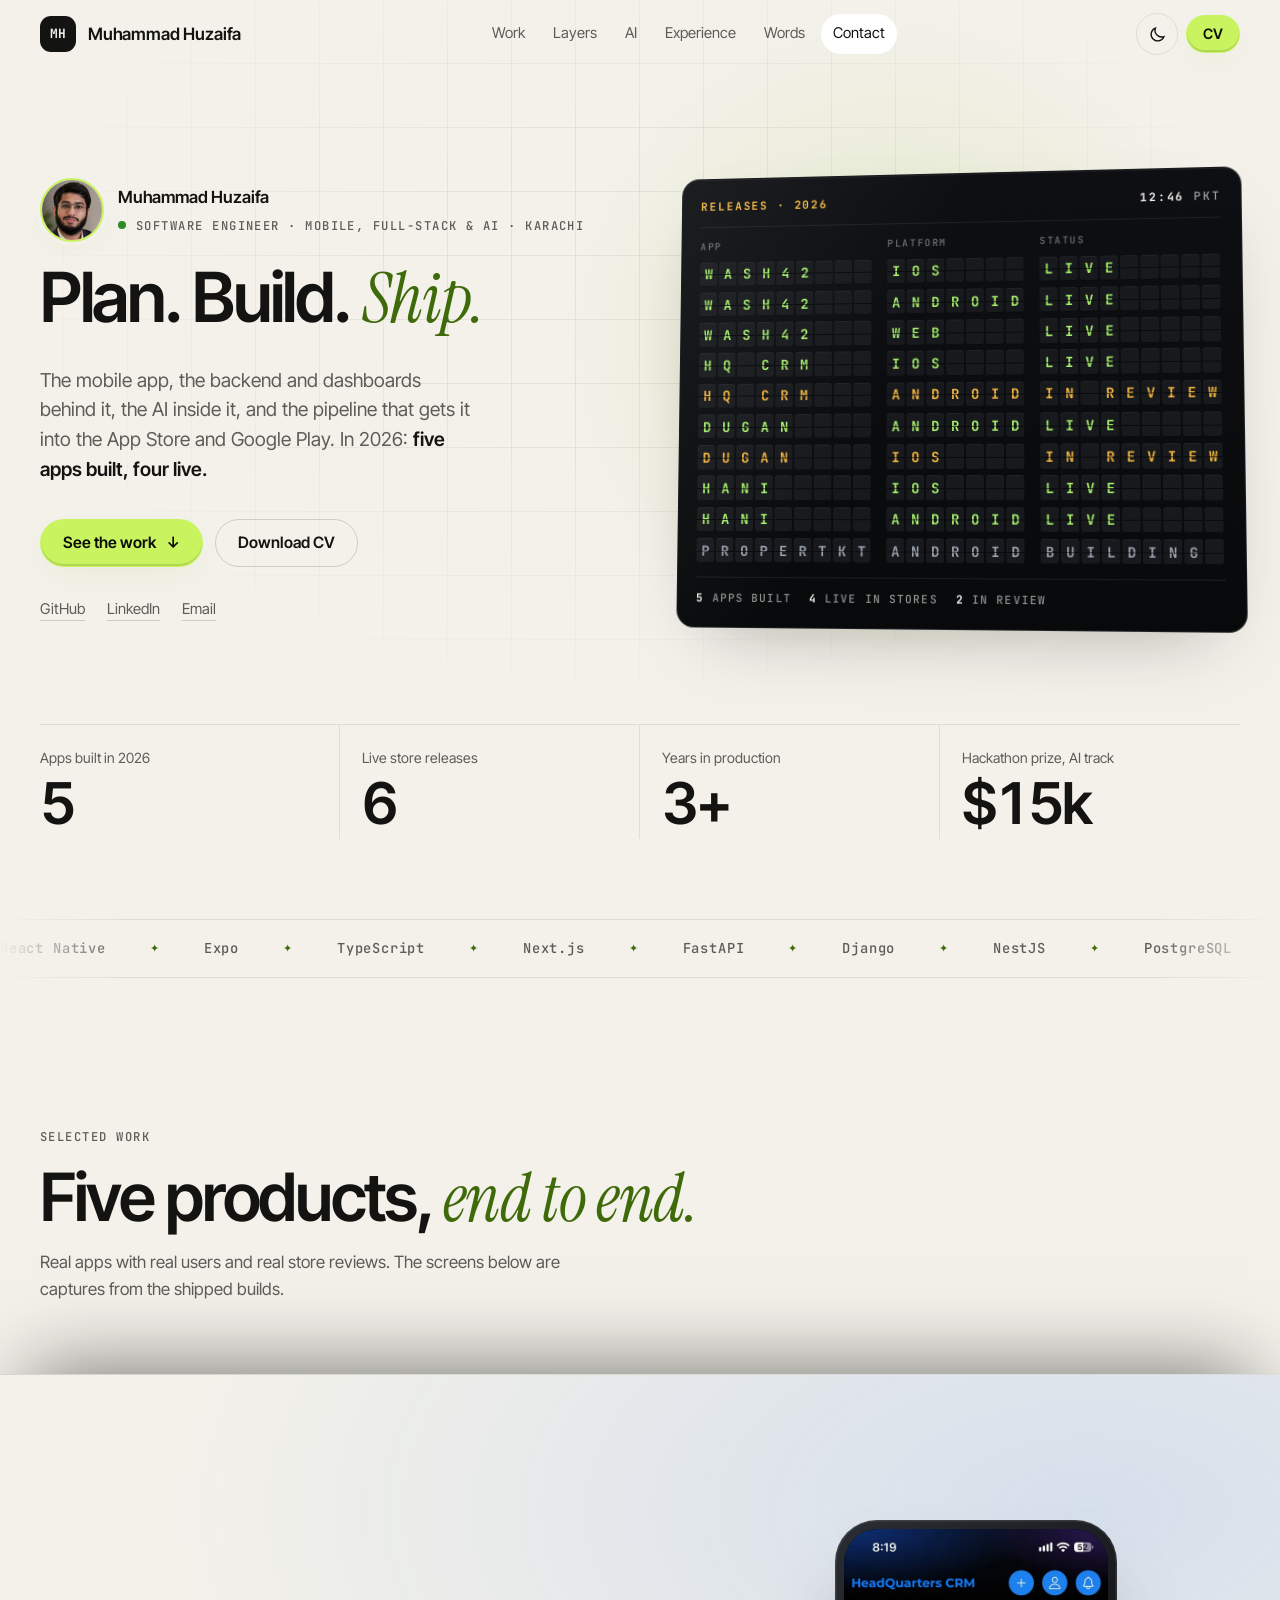
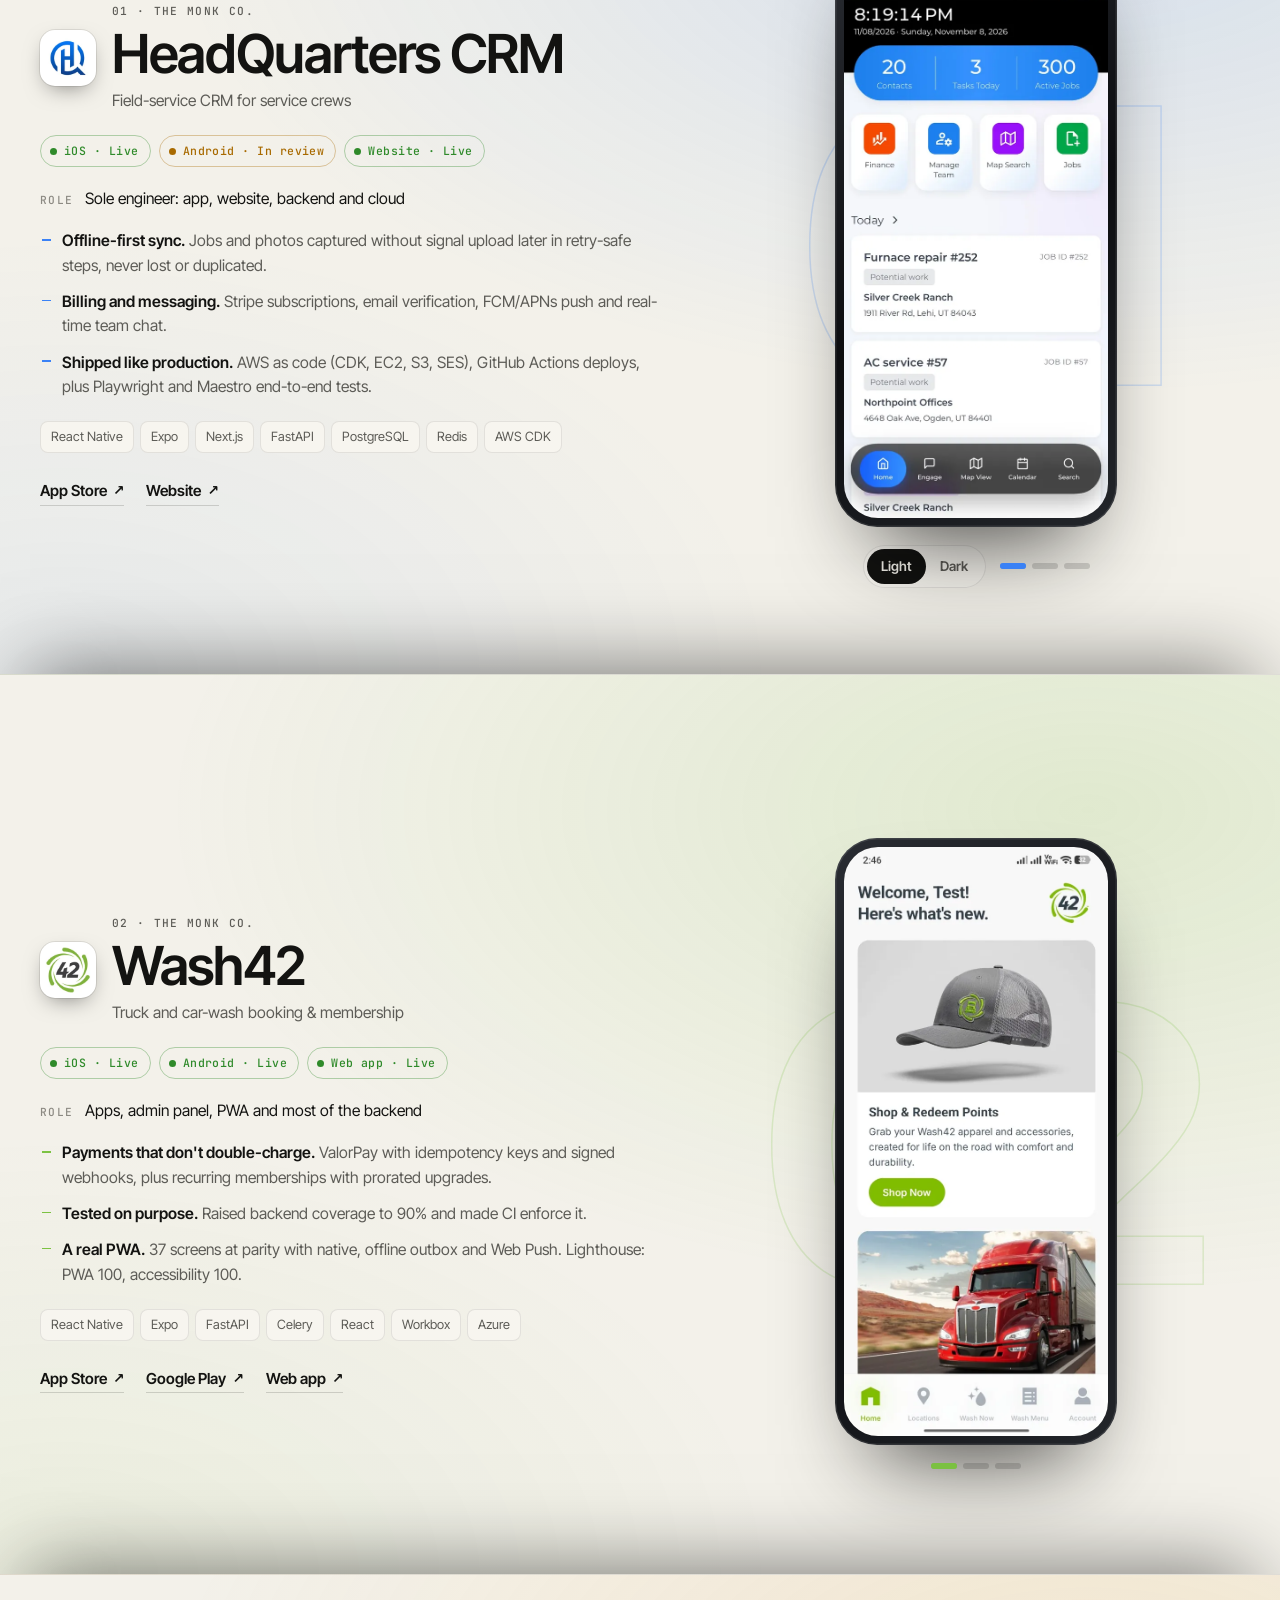
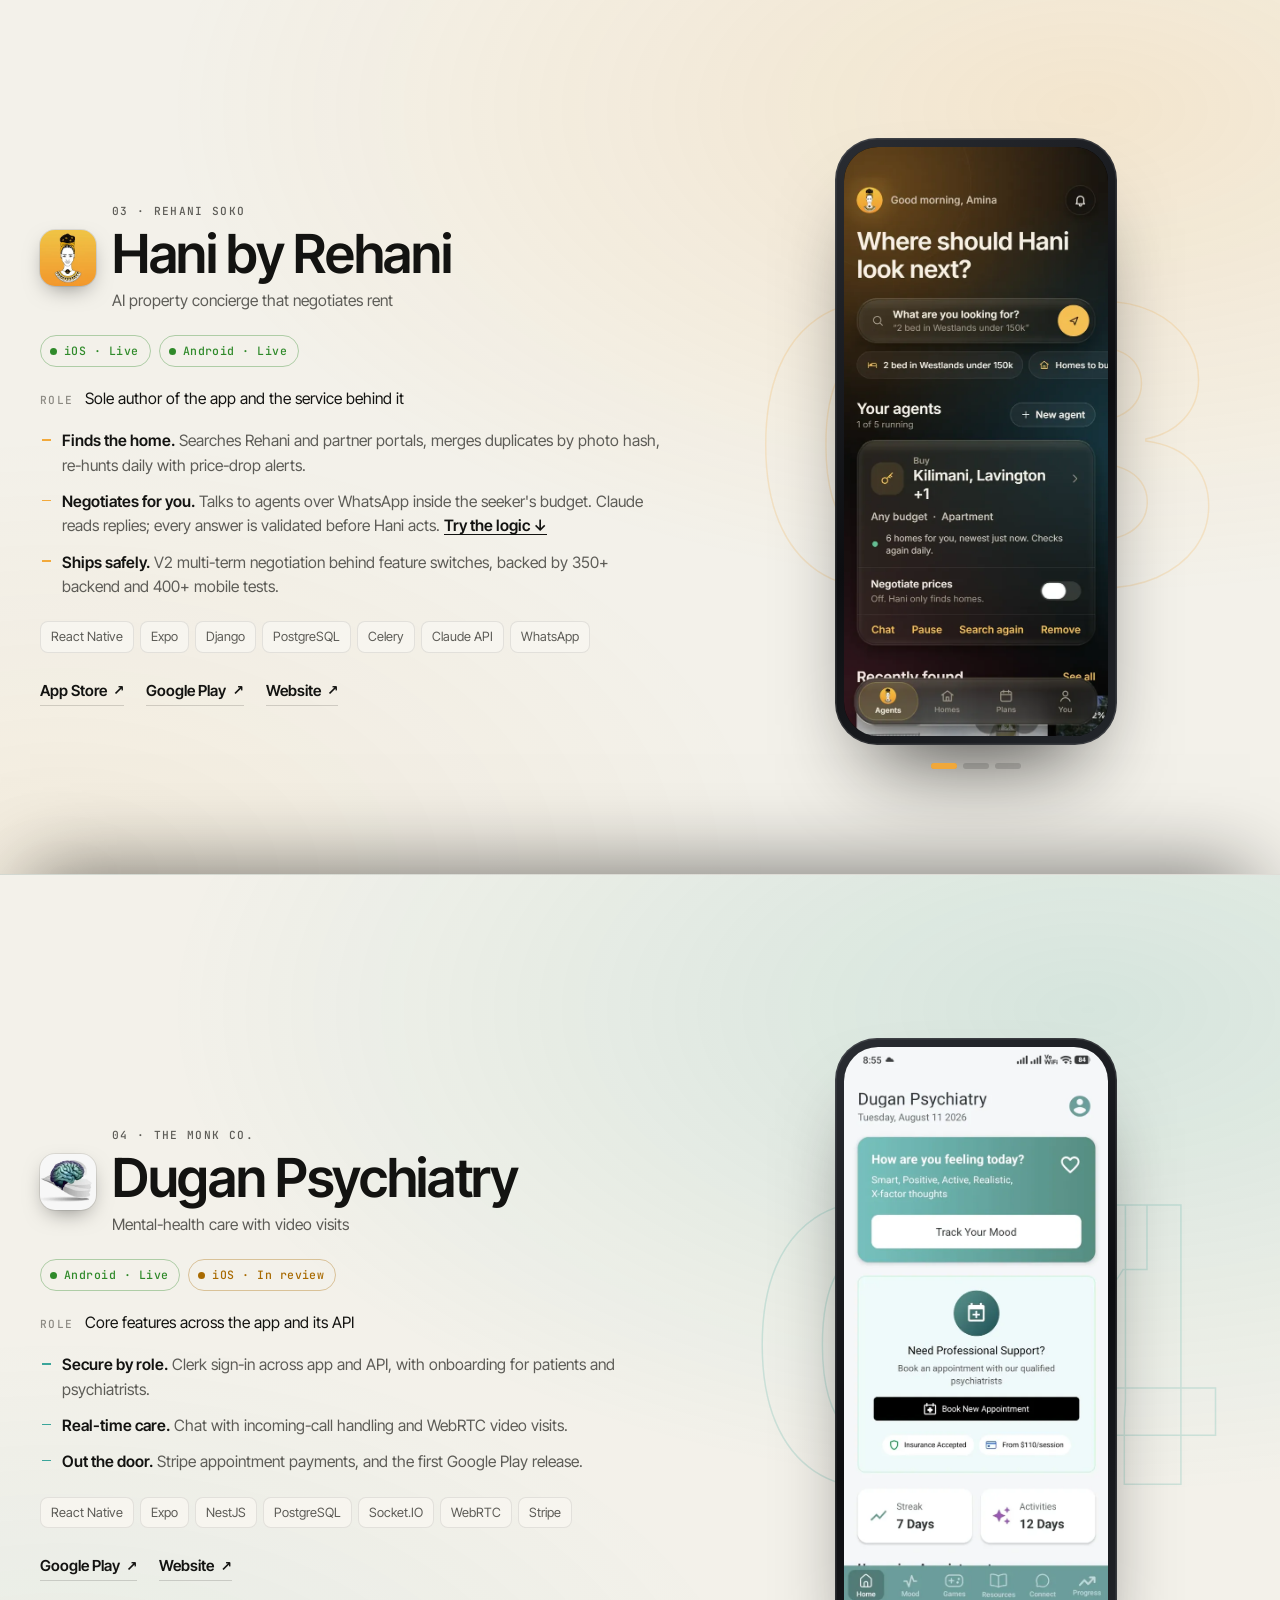
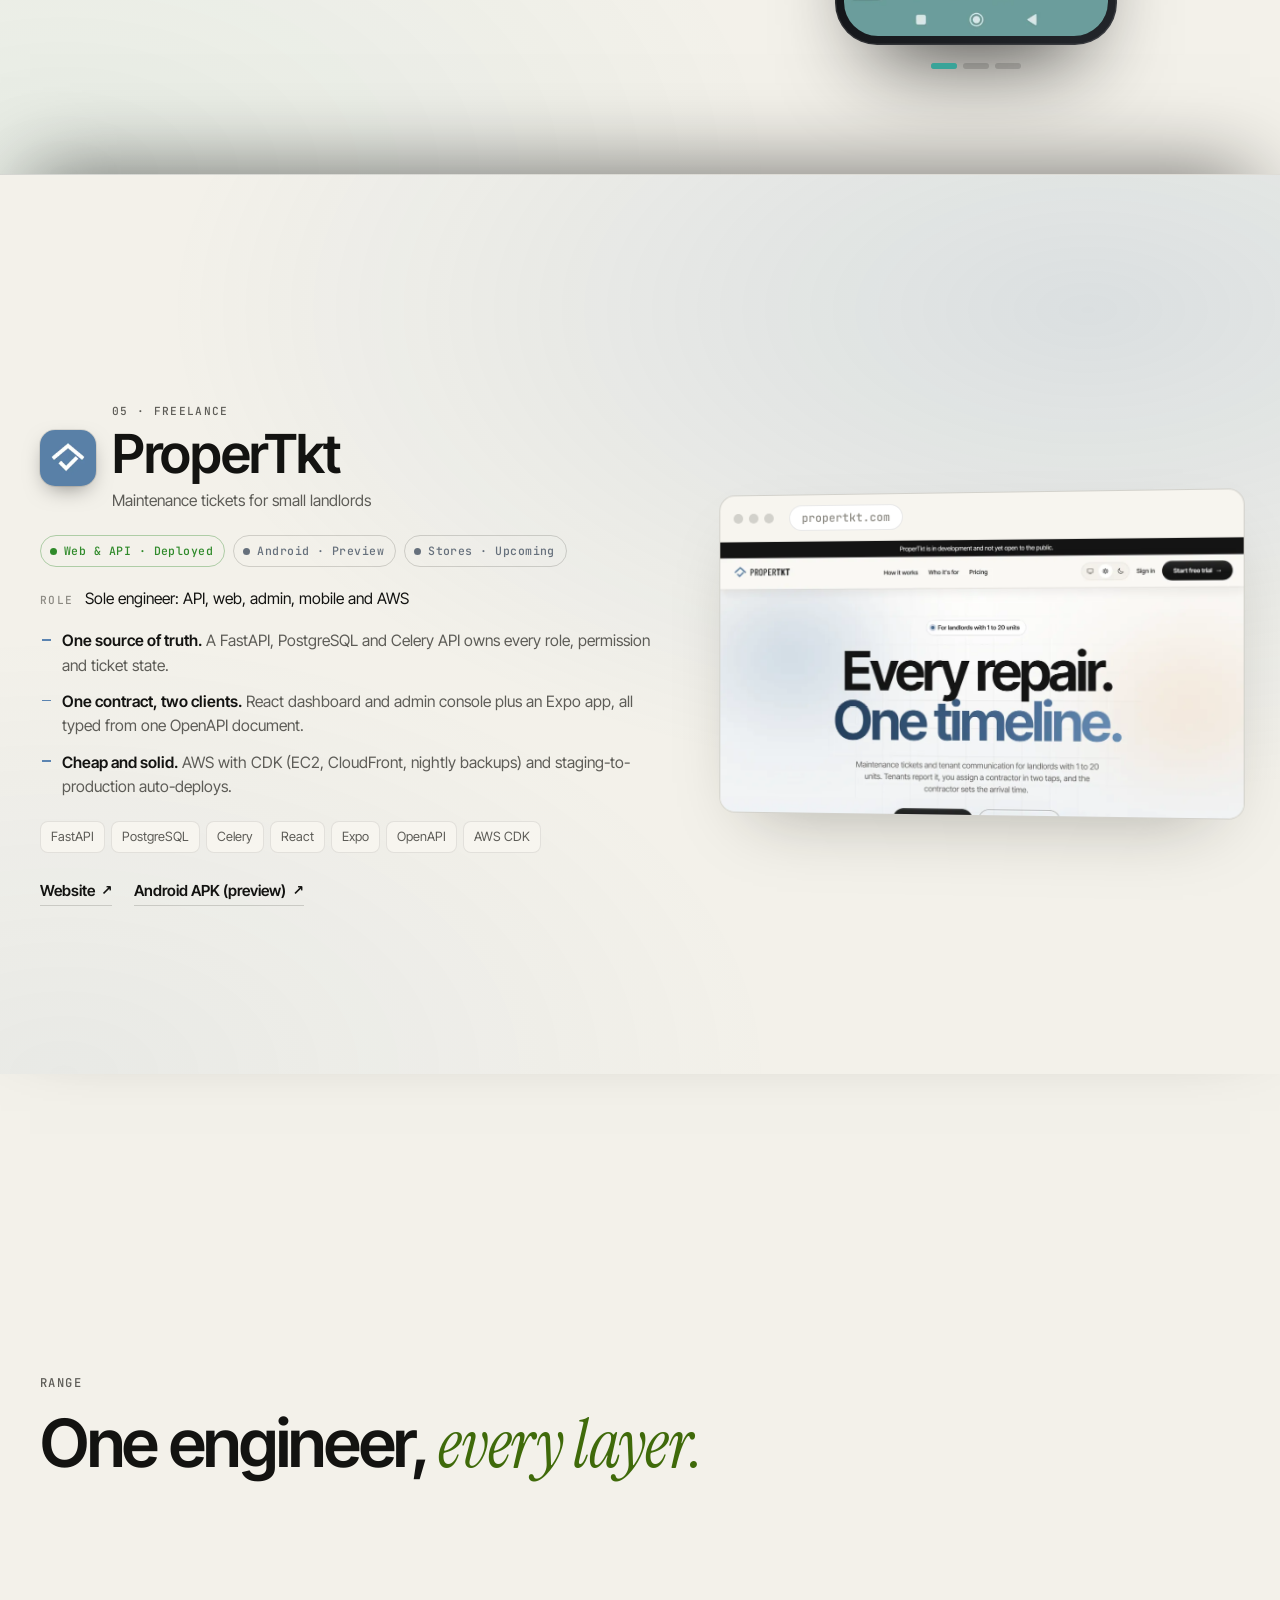
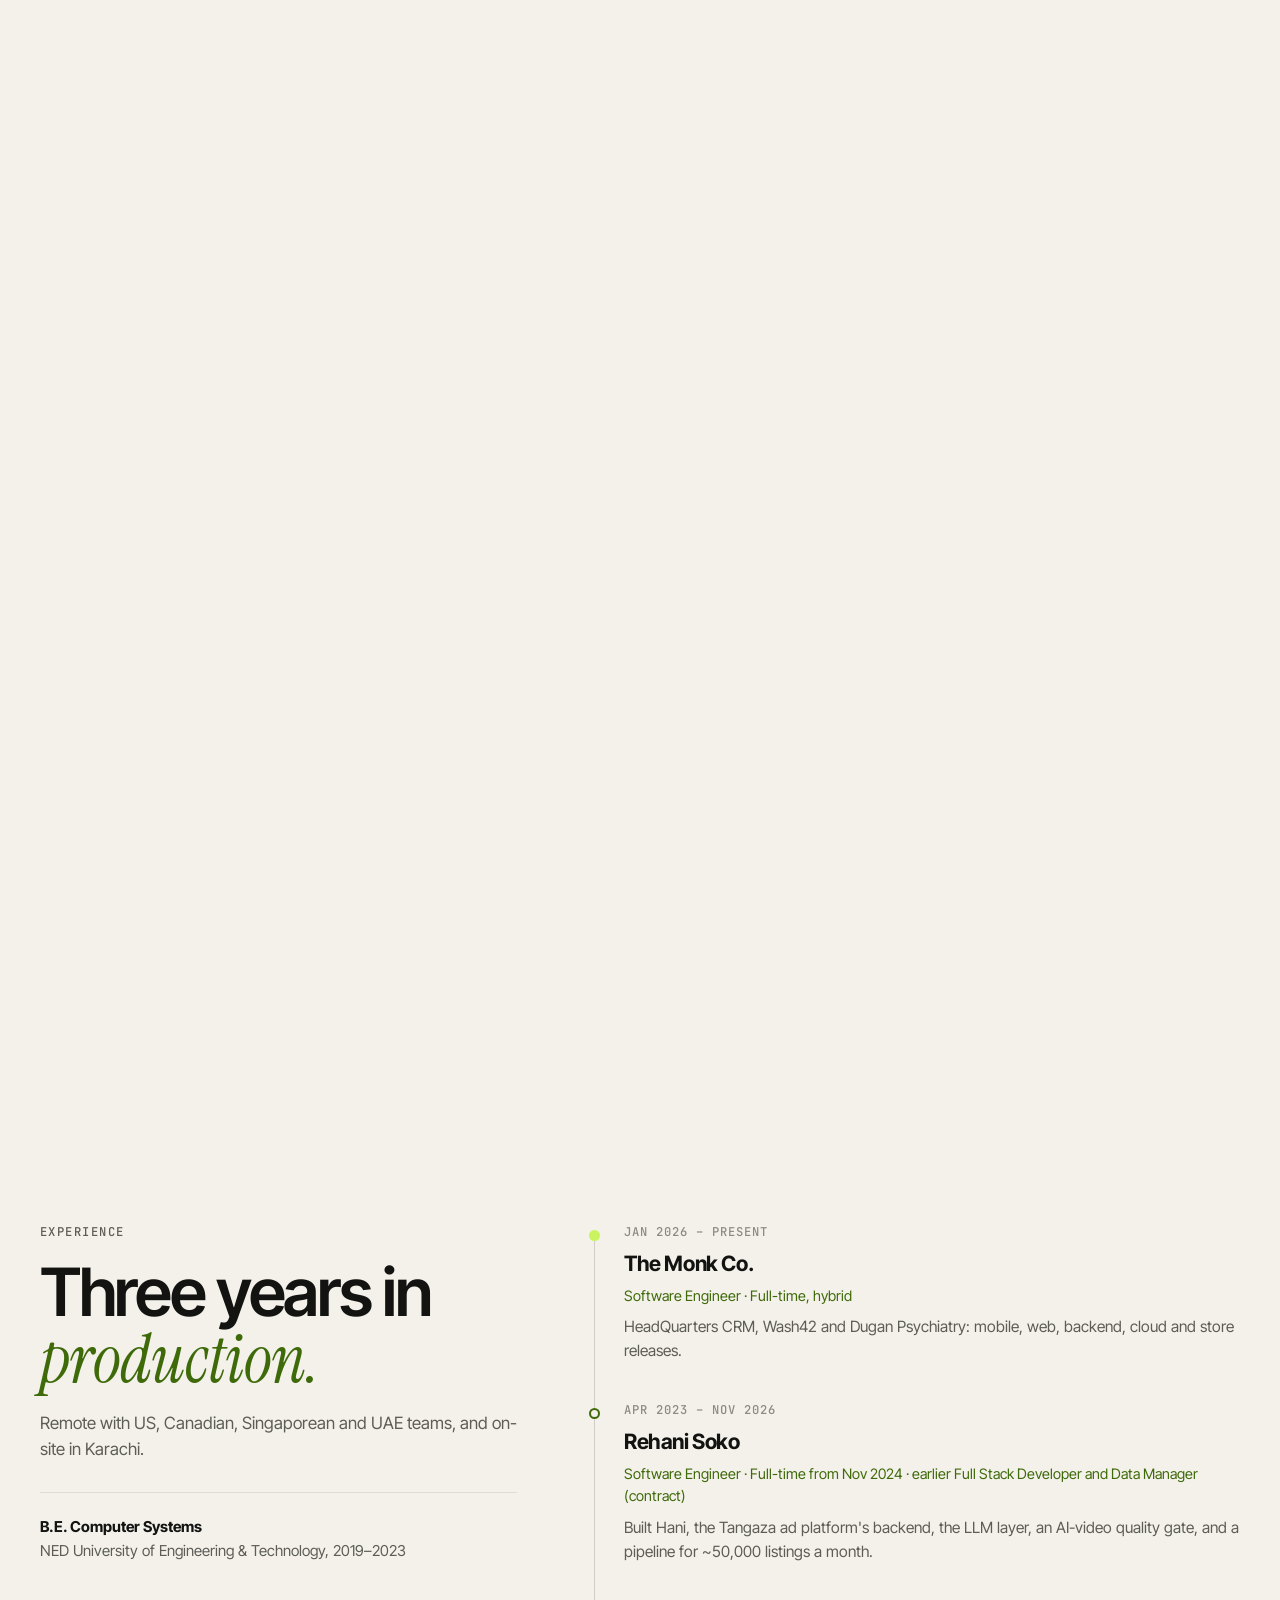
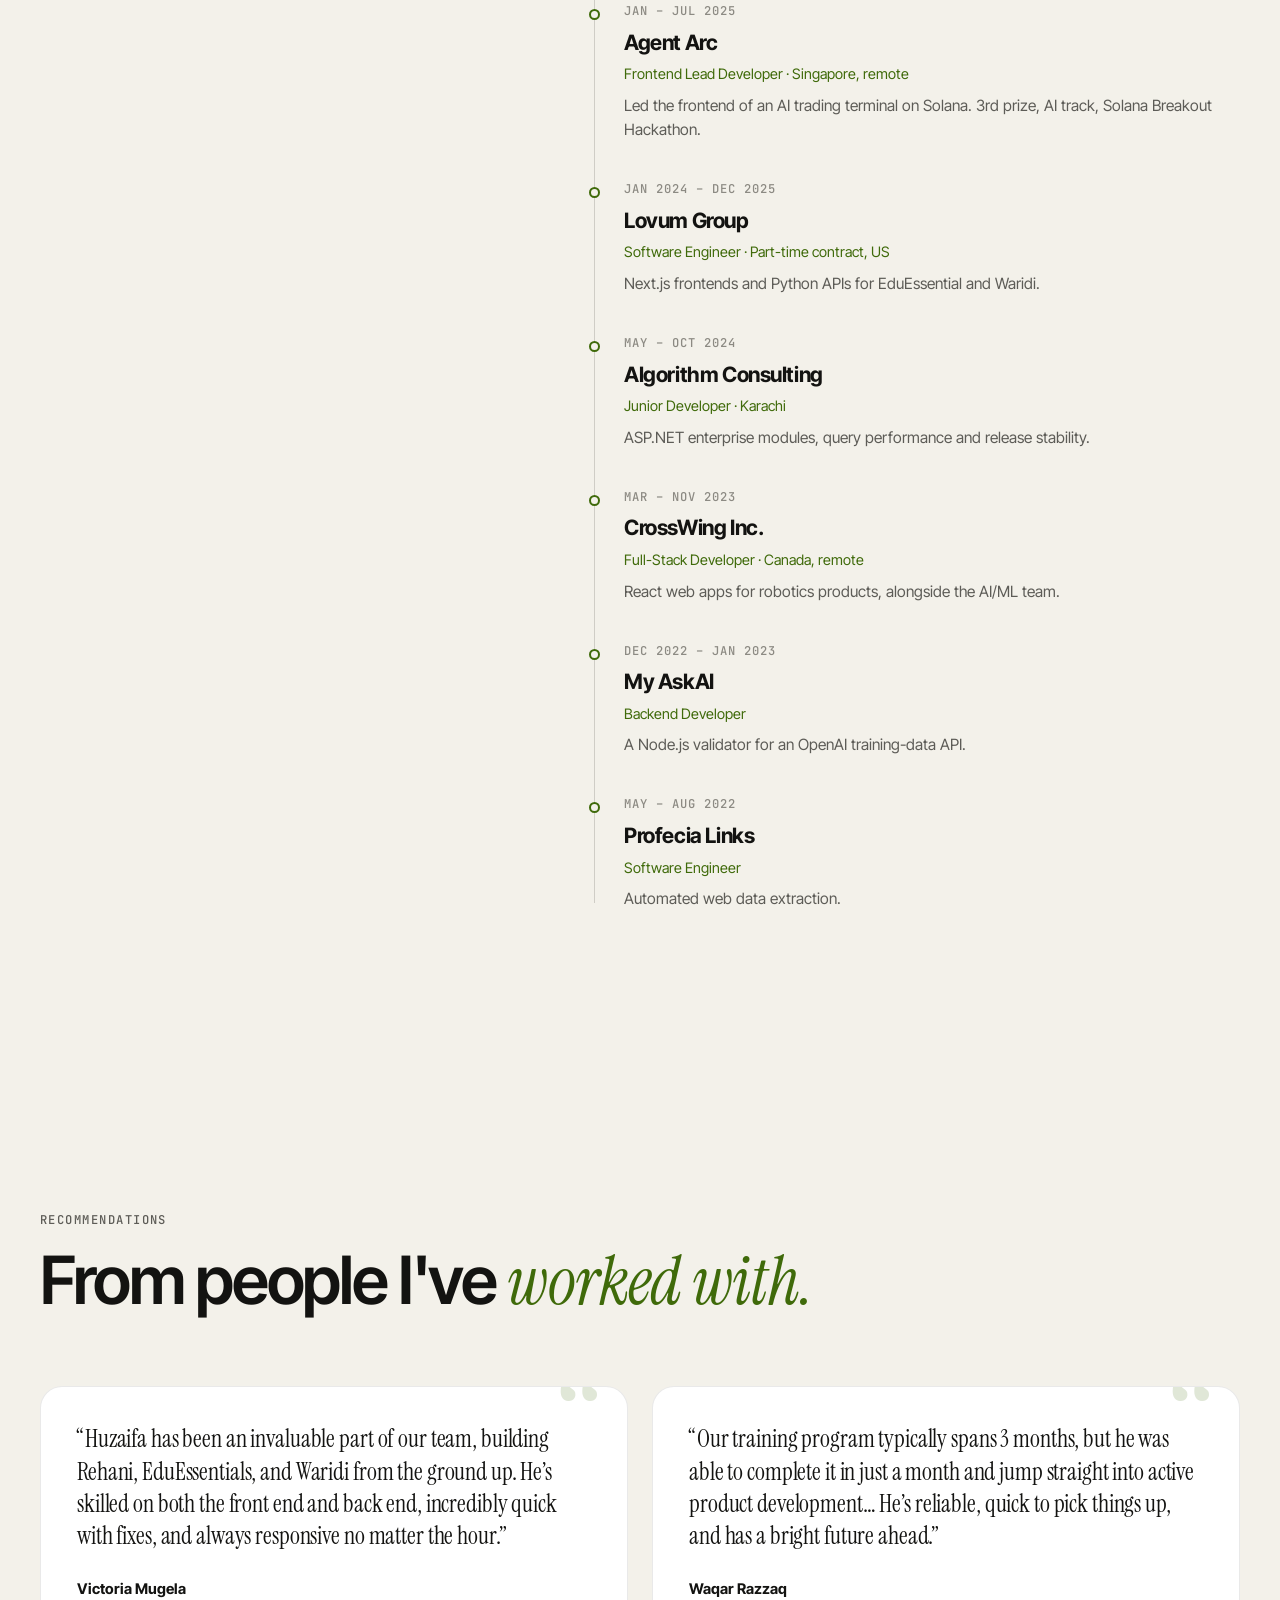
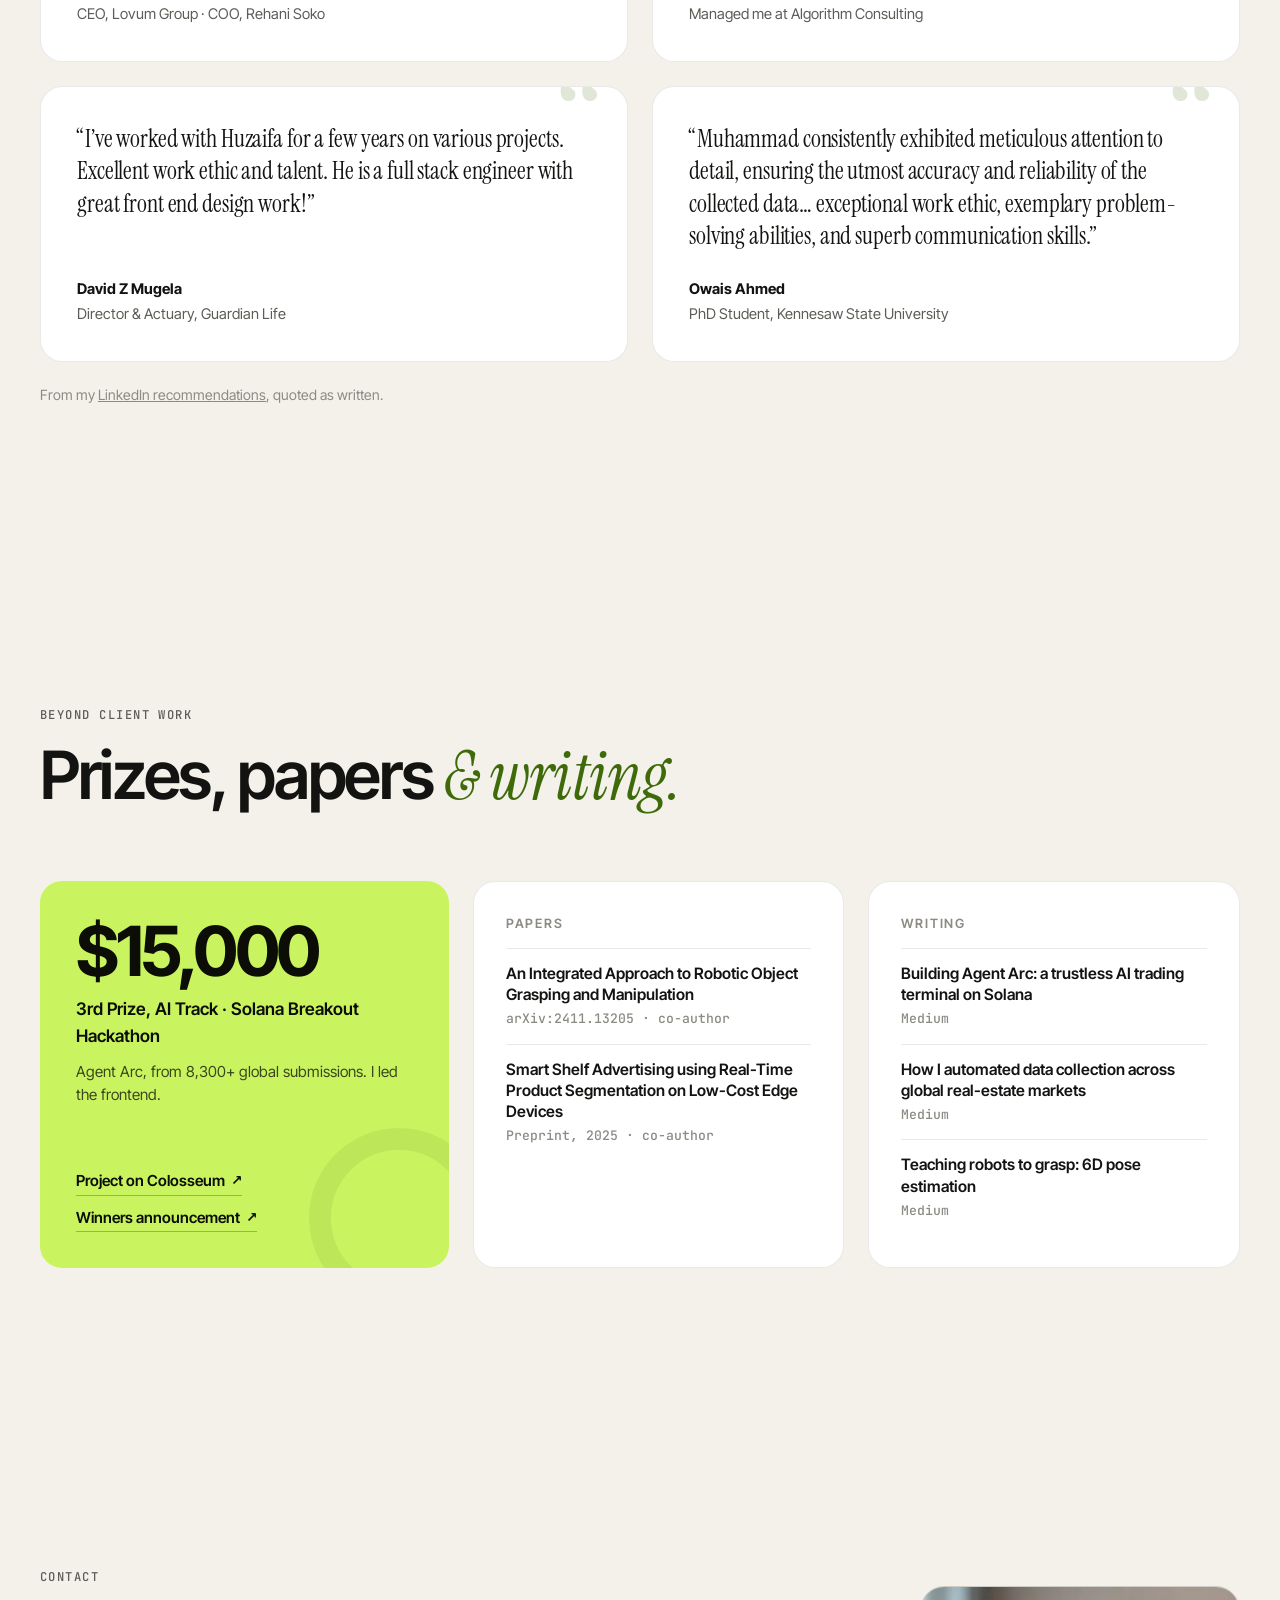
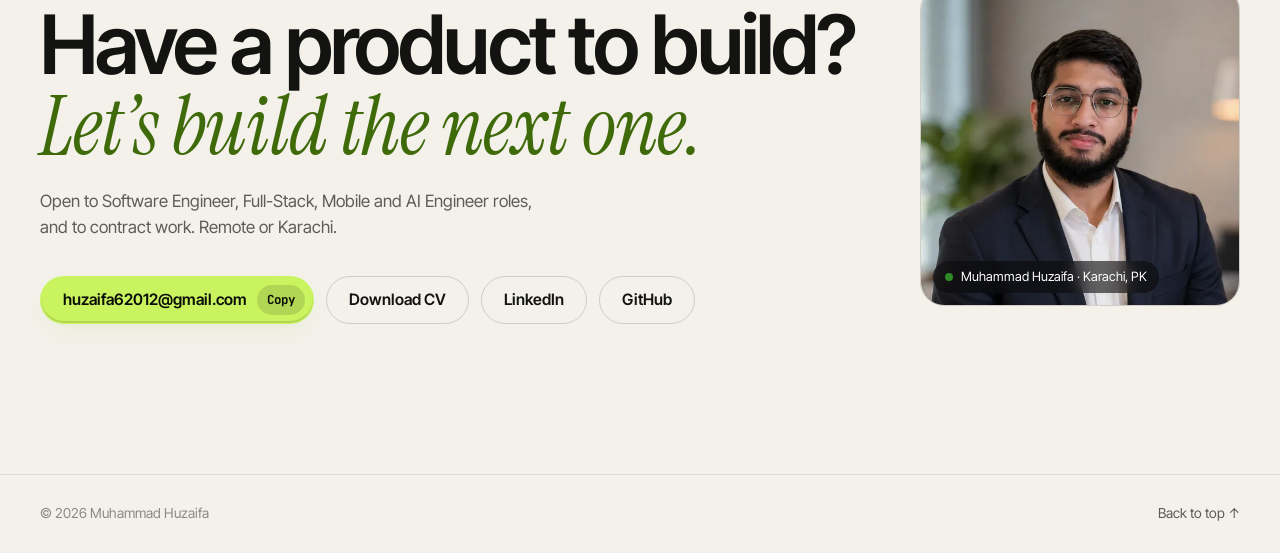
==== commit 40547a18: "Full-screen project panels; fix HQ Android status; heading copy" ====
--- a/index.html
+++ b/index.html
@@ -173,6 +173,7 @@
       <h2 id="work-title" class="h2 reveal">Five products, <em>end to end.</em></h2>
       <p class="section-lede reveal">Real apps with real users and real store reviews. The screens below are captures from the shipped builds.</p>
     </header>
+  </div>
 
     <div class="cards">
 
@@ -187,7 +188,7 @@
             </div>
           </div>
           <ul class="chips" aria-label="Release status">
-            <li class="chip live">iOS · Live</li><li class="chip live">Android · Live</li><li class="chip live">Website · Live</li>
+            <li class="chip live">iOS · Live</li><li class="chip review">Android · In review</li><li class="chip live">Website · Live</li>
           </ul>
           <p class="role"><span>Role</span> Sole engineer: app, website, backend and cloud</p>
           <ul class="points">
@@ -366,7 +367,6 @@
       </article>
 
     </div>
-  </div>
 </section>
 
 <!-- LAYERS -->
@@ -522,7 +522,7 @@
   <div class="wrap exp-grid">
     <header class="section-head sticky-head">
       <p class="kicker reveal">Experience</p>
-      <h2 id="exp-title" class="h2 reveal">Three years of <em>shipping.</em></h2>
+      <h2 id="exp-title" class="h2 reveal">Three years in <em>production.</em></h2>
       <p class="section-lede reveal">Remote with US, Canadian, Singaporean and UAE teams, and on-site in Karachi.</p>
       <p class="edu reveal"><b>B.E. Computer Systems</b><br>NED University of Engineering &amp; Technology, 2019–2023</p>
     </header>
@@ -661,7 +661,7 @@
   <div class="wrap contact-grid">
     <div>
     <p class="kicker reveal">Contact</p>
-    <h2 id="contact-title" class="display contact-title reveal">Have a product to build?<br><em>Let’s ship the next one.</em></h2>
+    <h2 id="contact-title" class="display contact-title reveal">Have a product to build?<br><em>Let’s build the next one.</em></h2>
     <p class="section-lede reveal">Open to Software Engineer, Full-Stack, Mobile and AI Engineer roles, and to contract work. Remote or Karachi.</p>
     <div class="contact-row reveal">
       <button class="btn btn-accent copy-email" type="button" data-email="huzaifa62012@gmail.com">
--- a/assets/styles.css
+++ b/assets/styles.css
@@ -237,17 +237,31 @@
 .section-head .kicker { margin-bottom: 18px; }
 
 /* ============ Work cards ============ */
-.cards { display: grid; gap: clamp(22px, 3vw, 34px); }
+.cards { display: grid; gap: 0; counter-reset: proj; }
 .card {
-  position: sticky; top: calc(84px + var(--i, 0) * 14px);
-  display: grid; grid-template-columns: minmax(0, 1.08fr) minmax(0, .92fr); gap: clamp(24px, 4vw, 56px); align-items: center;
-  padding: clamp(22px, 3.6vw, 48px); border-radius: calc(var(--radius) + 6px);
-  background: var(--surface); border: 1px solid var(--line);
-  box-shadow: 0 -20px 60px -40px rgba(0,0,0,.6);
+  --cover: 0;
+  position: sticky; top: 0; min-height: 100vh; min-height: 100svh;
+  display: grid; grid-template-columns: minmax(0, 1.08fr) minmax(0, .92fr); gap: clamp(24px, 4vw, 72px); align-items: center; align-content: center;
+  padding: calc(68px + clamp(24px, 5vh, 56px)) max(var(--gutter), (100% - var(--wrap)) / 2) clamp(32px, 6vh, 72px);
+  background:
+    radial-gradient(120% 90% at 85% 15%, color-mix(in srgb, var(--accent-local) 16%, transparent), transparent 60%),
+    radial-gradient(80% 70% at 5% 100%, color-mix(in srgb, var(--accent-local) 7%, transparent), transparent 70%),
+    var(--bg);
+  border-top: 1px solid var(--line);
+  box-shadow: 0 -30px 80px -30px rgba(0,0,0,.55);
   overflow: hidden; isolation: isolate;
-  transform-origin: 50% 0;
-}
-.card::before { content: ""; position: absolute; z-index: -1; right: -18%; top: -30%; width: 70%; aspect-ratio: 1; border-radius: 50%; background: radial-gradient(circle, color-mix(in srgb, var(--accent-local) 26%, transparent), transparent 65%); opacity: .55; }
+  counter-increment: proj;
+}
+.card::after { content: ""; position: absolute; inset: 0; z-index: 3; background: #000; opacity: calc(var(--cover) * .55); pointer-events: none; }
+.card > .card-copy, .card > .card-visual { transform: scale(calc(1 - var(--cover) * .08)) translateY(calc(var(--cover) * -3vh)); transform-origin: 50% 40%; will-change: transform; }
+.card-visual { position: relative; }
+.card-visual::before {
+  content: counter(proj, decimal-leading-zero); position: absolute; z-index: -1; left: 50%; top: 50%; transform: translate(-50%, -52%);
+  font-size: clamp(12rem, 30vw, 26rem); font-weight: 700; letter-spacing: -.06em; line-height: 1; pointer-events: none;
+  color: transparent; -webkit-text-stroke: 1.5px color-mix(in srgb, var(--accent-local) 40%, transparent);
+  opacity: .5;
+}
+.card .h3 { font-size: clamp(2rem, 4.2vw, 3.4rem); }
 .card-top { display: flex; gap: 16px; align-items: center; }
 .app-icon { width: 56px; height: 56px; border-radius: 15px; box-shadow: 0 8px 22px -8px rgba(0,0,0,.5), 0 0 0 1px var(--line); flex: none; background: #fff; }
 .card-index { font-size: .7rem; margin-bottom: 6px; }
@@ -273,7 +287,7 @@
 /* phone */
 .phone-stage { display: grid; justify-items: center; gap: 18px; }
 .phone {
-  width: clamp(200px, 22vw, 280px); aspect-ratio: 9 / 19.4; border-radius: 42px; padding: 9px;
+  width: clamp(200px, min(22vw, 34vh), 300px); aspect-ratio: 9 / 19.4; border-radius: 42px; padding: 9px;
   background: linear-gradient(145deg, #2a2d33, #0c0d10 55%, #23262b); position: relative;
   box-shadow: 0 50px 90px -40px rgba(0,0,0,.75), inset 0 0 0 1.5px rgba(255,255,255,.1);
   transform: rotate(var(--tilt, 0deg)); transition: transform .8s var(--ease-out);
@@ -460,7 +474,8 @@
 }
 @media (max-width: 860px) {
   body { font-size: 16px; }
-  .card { position: relative; top: auto; grid-template-columns: 1fr; }
+  .card { grid-template-columns: 1fr; align-content: start; padding-top: calc(68px + 28px); }
+  .card-visual::before { font-size: 46vw; }
   .card-visual { order: -1; }
   .phone { width: min(62vw, 250px); }
   .ai-grid { grid-template-columns: 1fr; }
@@ -496,6 +511,7 @@
   html { scroll-behavior: auto; }
   *, *::before, *::after { animation-duration: .01ms !important; animation-iteration-count: 1 !important; transition-duration: .01ms !important; }
   .js .reveal { opacity: 1; transform: none; }
+  .card > .card-copy, .card > .card-visual { transform: none; }
   .marquee-track { animation: none; }
 }
 
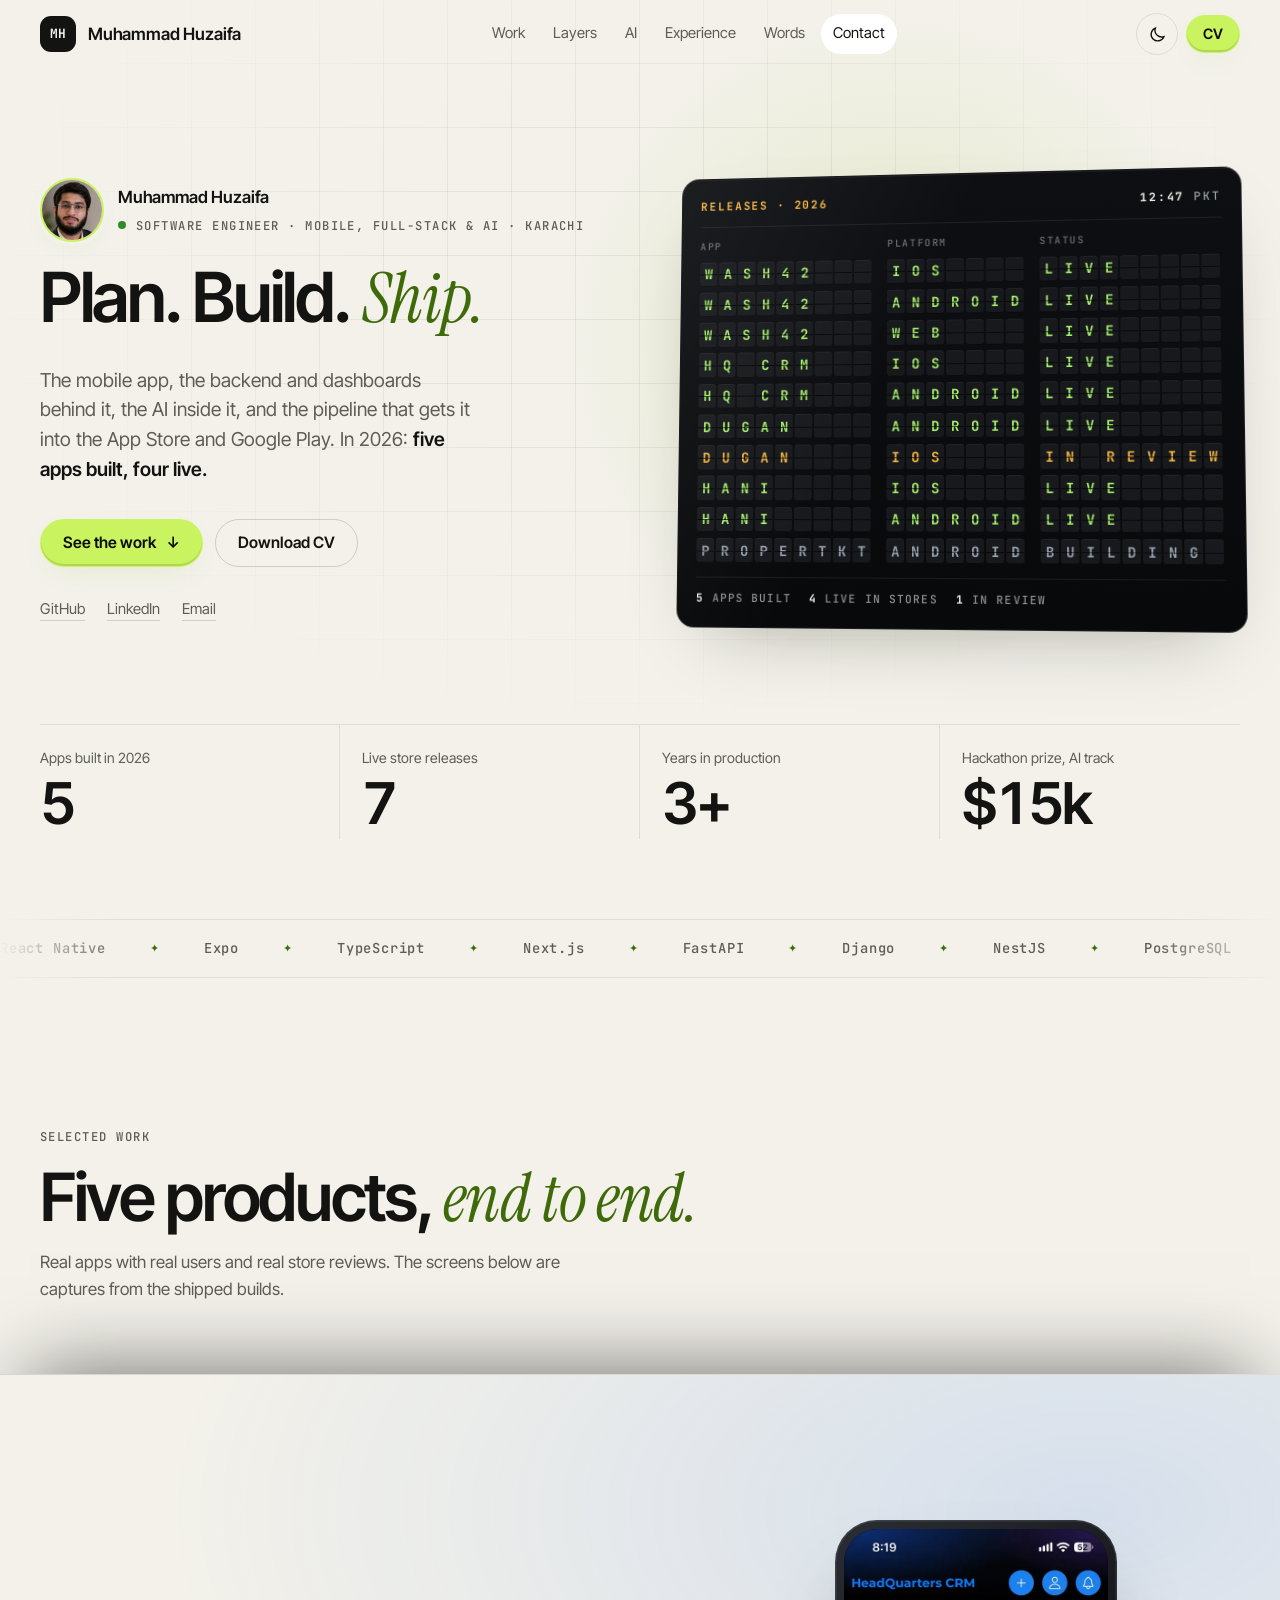
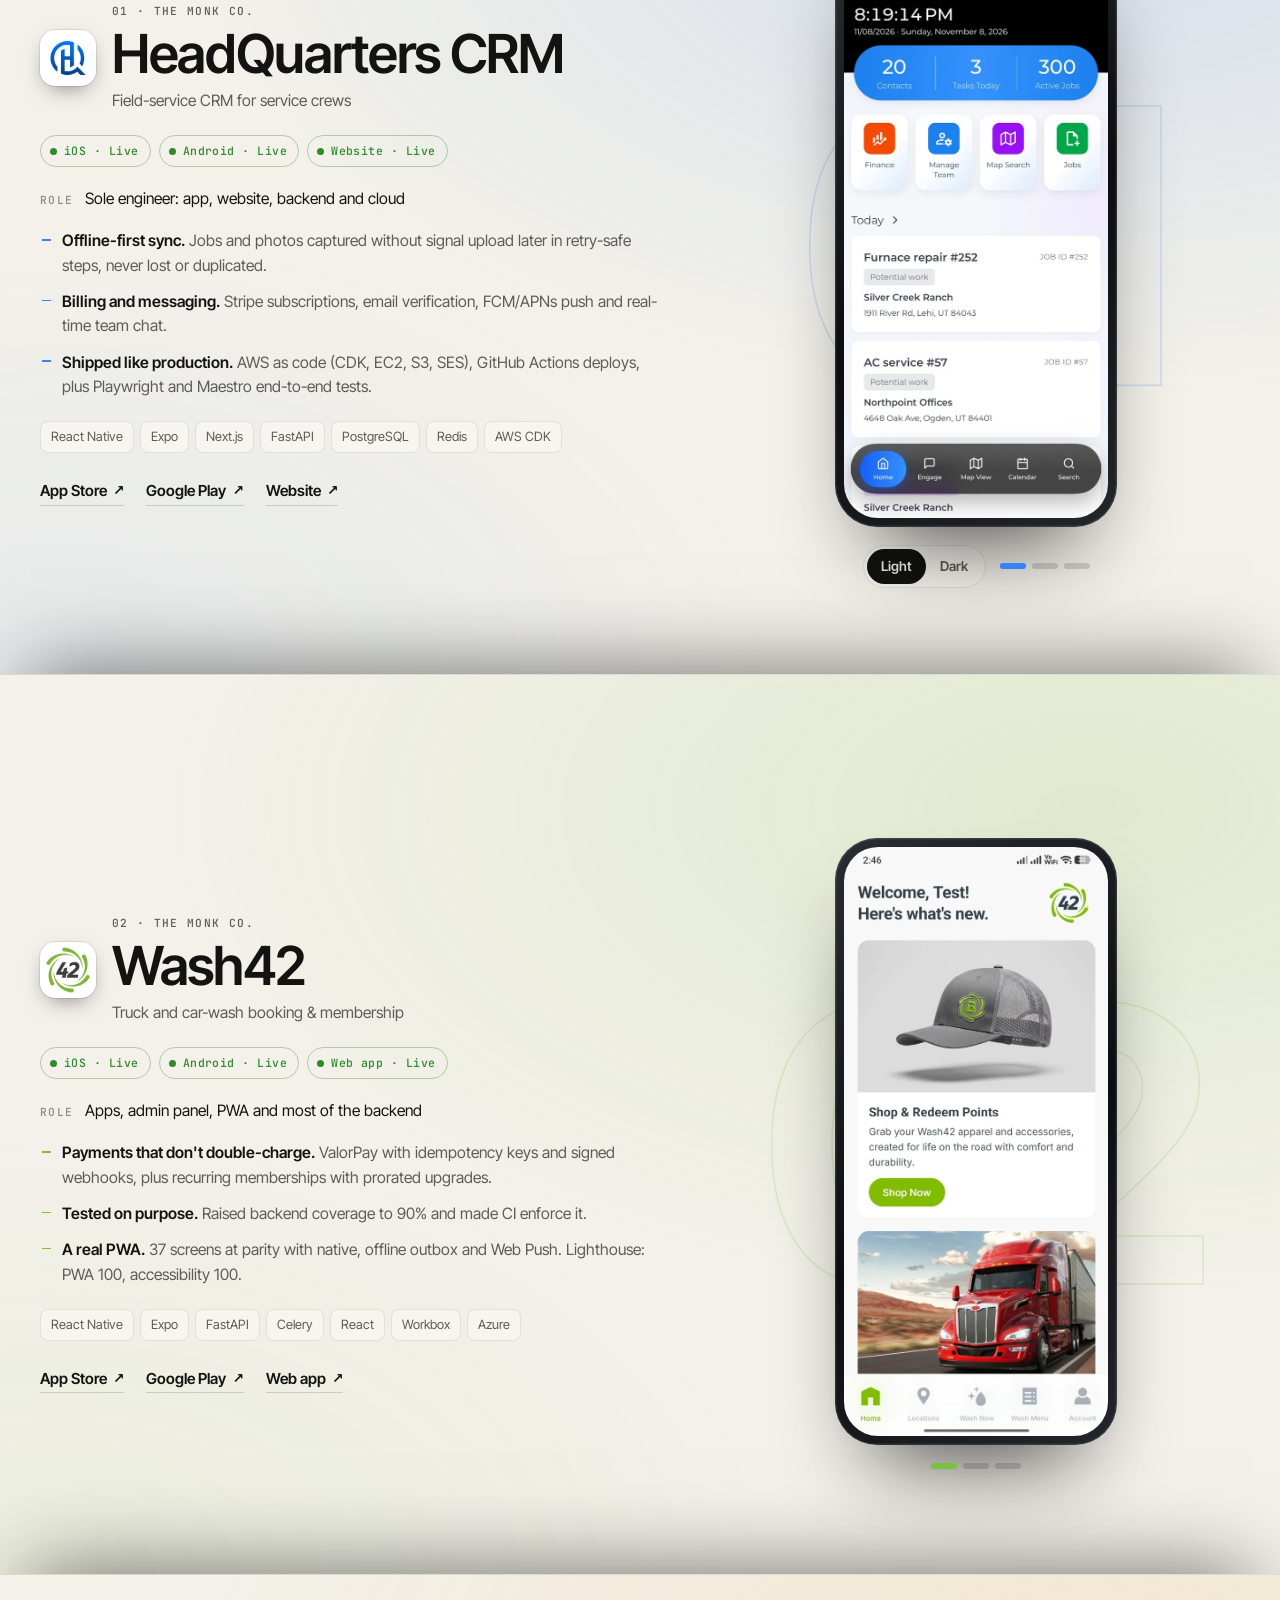
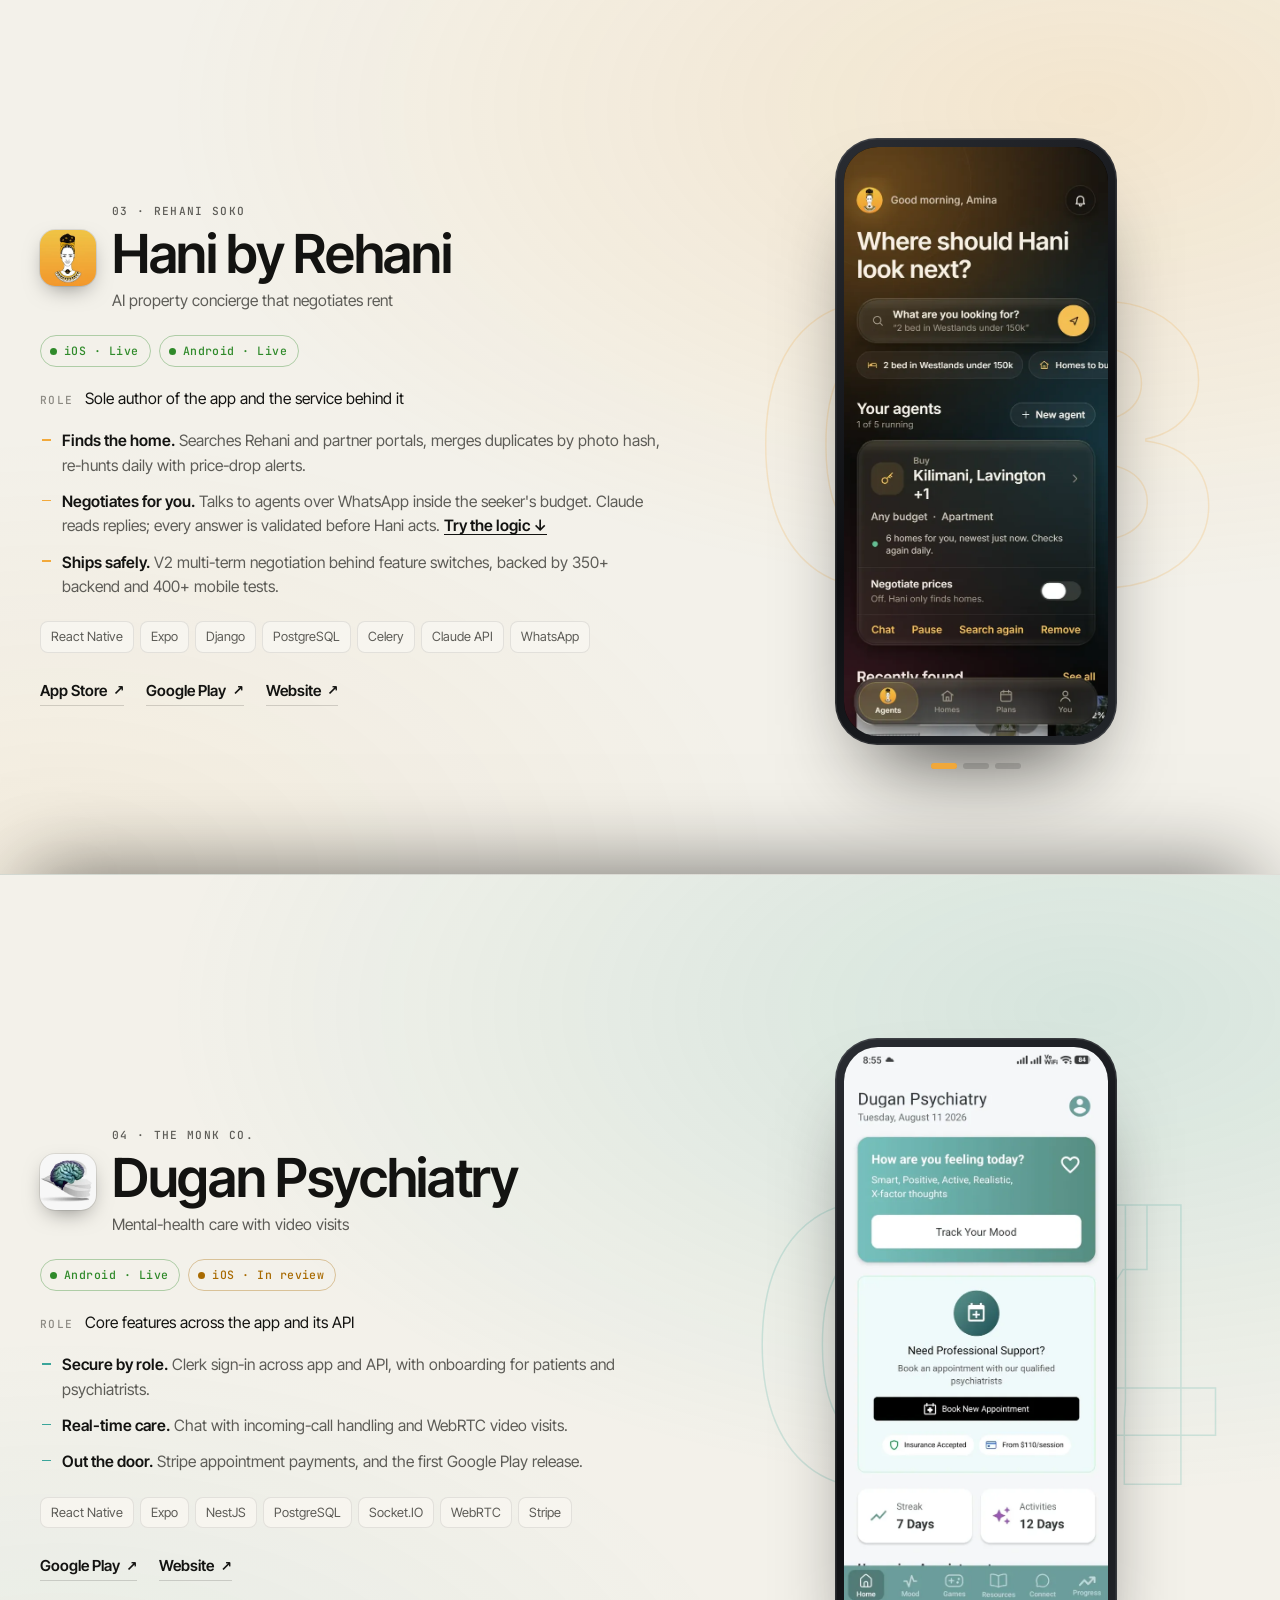
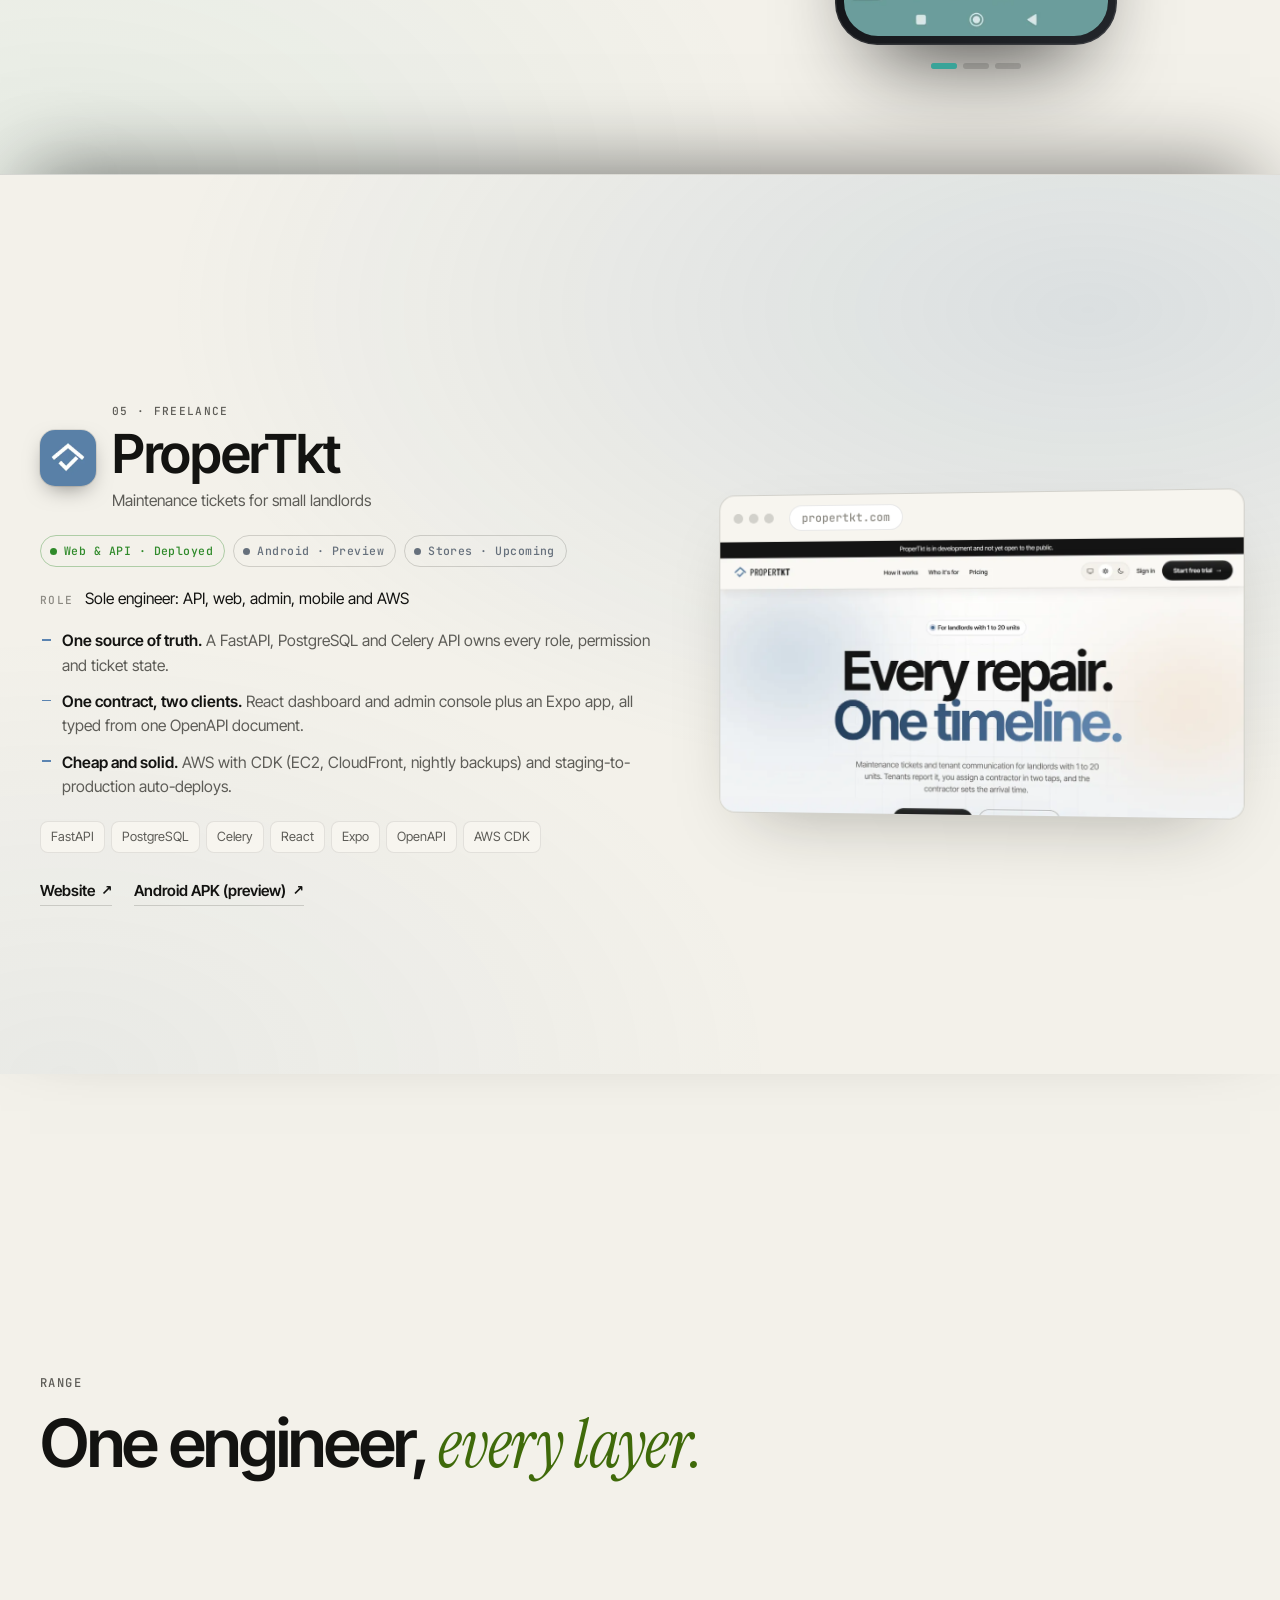
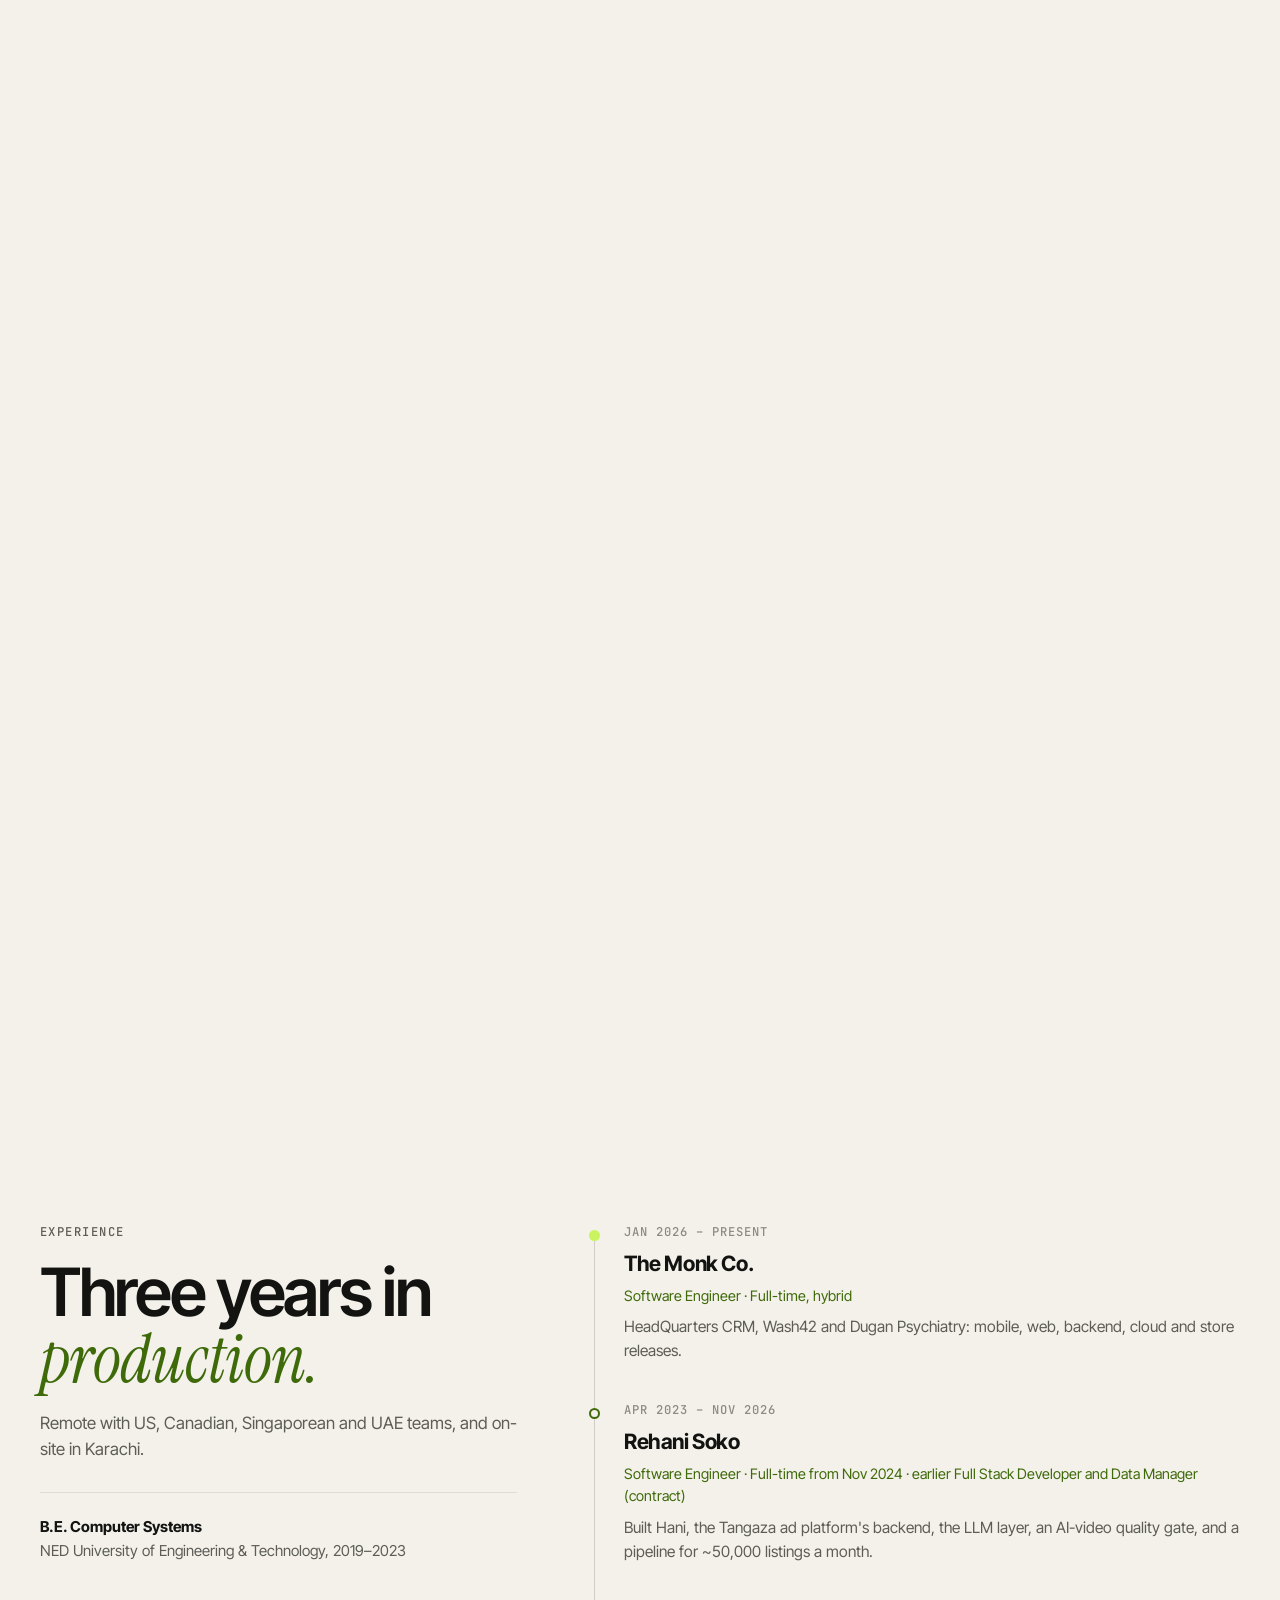
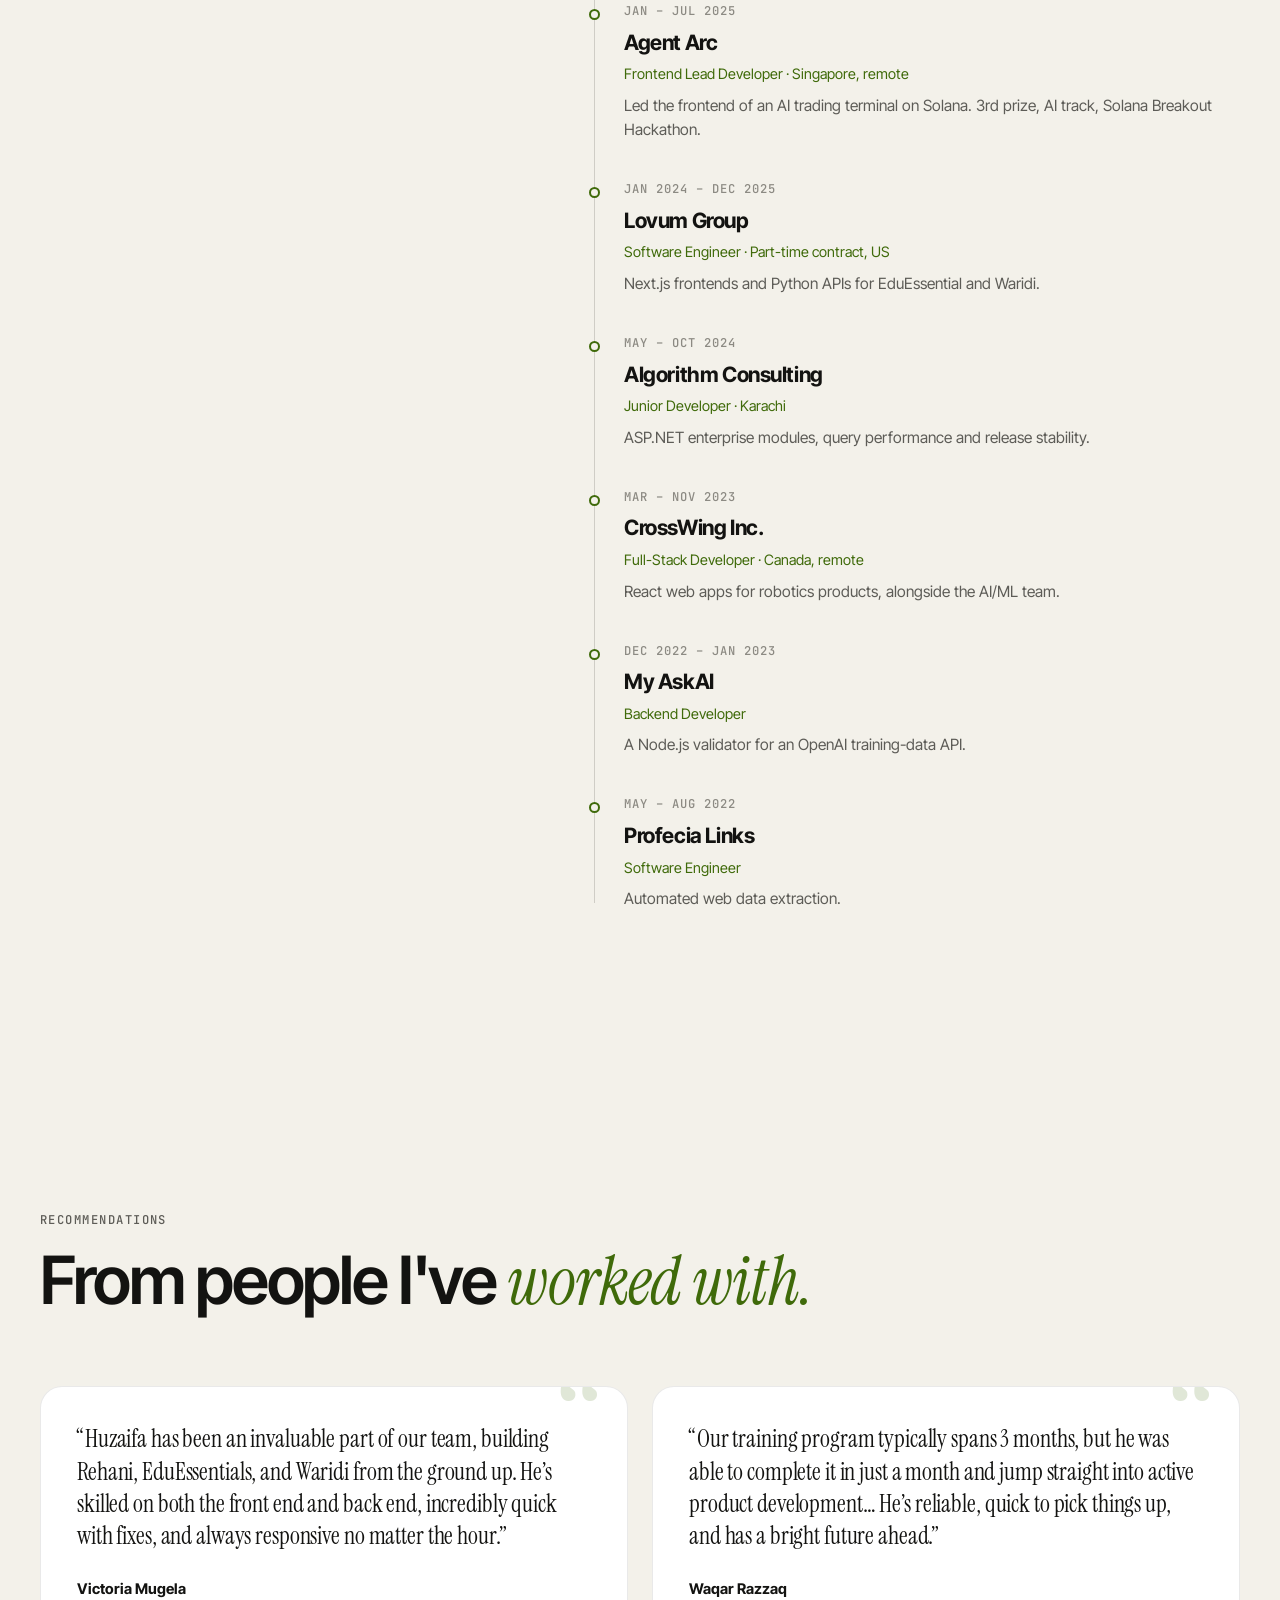
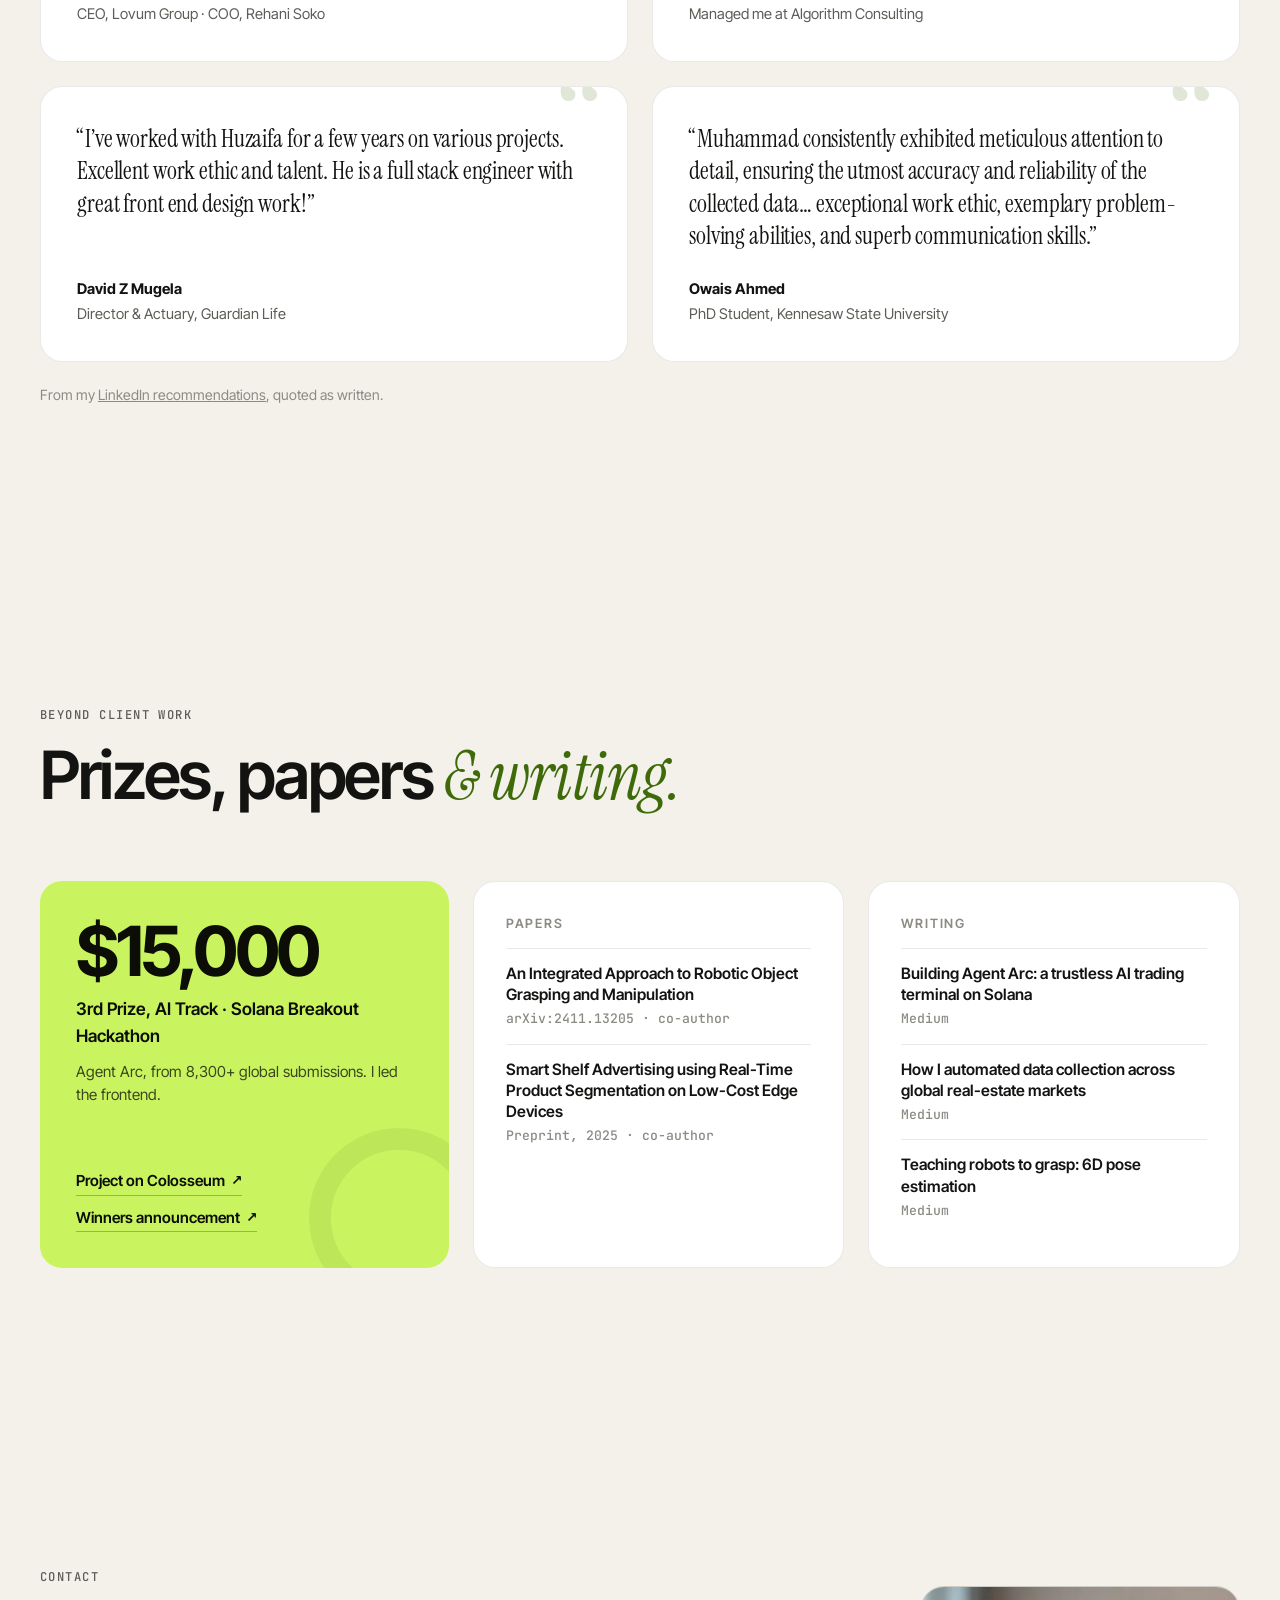
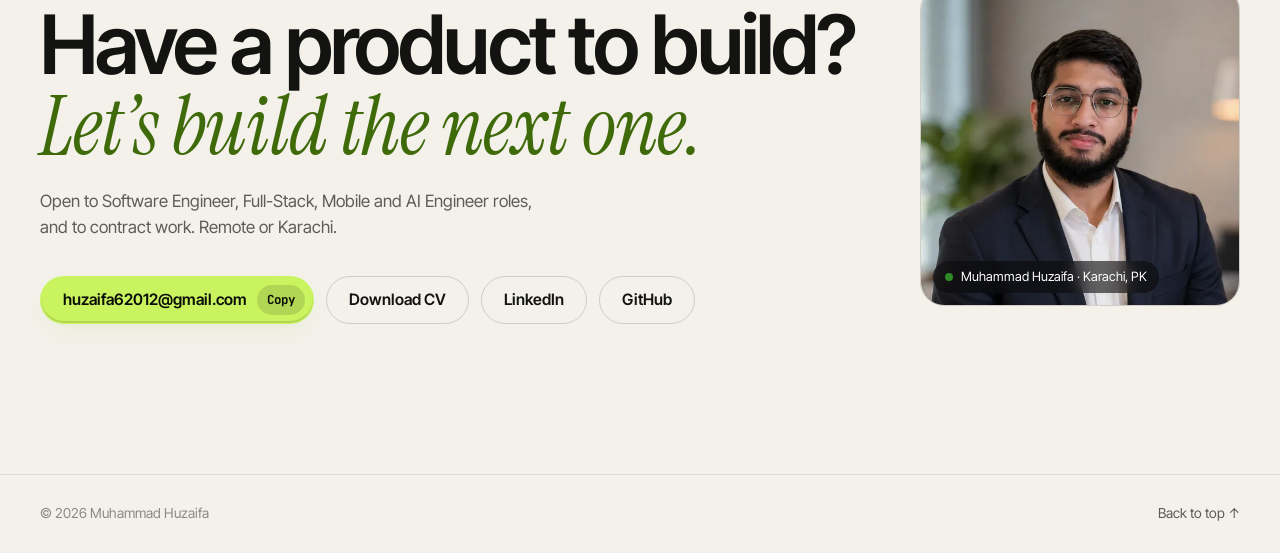
==== commit 2d13754b: "HeadQuarters CRM is live on Google Play" ====
--- a/index.html
+++ b/index.html
@@ -133,7 +133,7 @@
             <li><a href="https://play.google.com/store/apps/details?id=com.wash42.app">Wash42 · Android · Live</a></li>
             <li><a href="https://brave-smoke-0e0c01010.6.azurestaticapps.net">Wash42 · Web app · Live</a></li>
             <li><a href="https://apps.apple.com/us/app/headquarters-crm/id6819401164">HeadQuarters CRM · iOS · Live</a></li>
-            <li>HeadQuarters CRM · Android · In review</li>
+            <li><a href="https://play.google.com/store/apps/details?id=com.headquarterscrm.app">HeadQuarters CRM · Android · Live</a></li>
             <li><a href="https://play.google.com/store/apps/details?id=com.duganpsychiatry.app">Dugan Psychiatry · Android · Live</a></li>
             <li>Dugan Psychiatry · iOS · In review</li>
             <li><a href="https://apps.apple.com/us/app/hani-by-rehani/id6830137760">Hani by Rehani · iOS · Live</a></li>
@@ -142,7 +142,7 @@
           </ul>
         </div>
         <div class="board-foot">
-          <span><b>5</b> apps built</span><span><b>4</b> live in stores</span><span><b>2</b> in review</span>
+          <span><b>5</b> apps built</span><span><b>4</b> live in stores</span><span><b>1</b> in review</span>
         </div>
       </div>
     </div>
@@ -151,7 +151,7 @@
   <div class="wrap">
     <dl class="stats">
       <div class="stat reveal"><dt>Apps built in 2026</dt><dd data-count="5">5</dd></div>
-      <div class="stat reveal"><dt>Live store releases</dt><dd data-count="6">6</dd></div>
+      <div class="stat reveal"><dt>Live store releases</dt><dd data-count="7">7</dd></div>
       <div class="stat reveal"><dt>Years in production</dt><dd><span data-count="3">3</span>+</dd></div>
       <div class="stat reveal"><dt>Hackathon prize, AI track</dt><dd>$<span data-count="15">15</span>k</dd></div>
     </dl>
@@ -188,7 +188,7 @@
             </div>
           </div>
           <ul class="chips" aria-label="Release status">
-            <li class="chip live">iOS · Live</li><li class="chip review">Android · In review</li><li class="chip live">Website · Live</li>
+            <li class="chip live">iOS · Live</li><li class="chip live">Android · Live</li><li class="chip live">Website · Live</li>
           </ul>
           <p class="role"><span>Role</span> Sole engineer: app, website, backend and cloud</p>
           <ul class="points">
@@ -199,6 +199,7 @@
           <ul class="stack" aria-label="Stack"><li>React Native</li><li>Expo</li><li>Next.js</li><li>FastAPI</li><li>PostgreSQL</li><li>Redis</li><li>AWS CDK</li></ul>
           <div class="card-links">
             <a class="link-arrow" href="https://apps.apple.com/us/app/headquarters-crm/id6819401164" target="_blank" rel="noopener">App Store</a>
+            <a class="link-arrow" href="https://play.google.com/store/apps/details?id=com.headquarterscrm.app" target="_blank" rel="noopener">Google Play</a>
             <a class="link-arrow" href="https://www.headquarterscrm.com" target="_blank" rel="noopener">Website</a>
           </div>
         </div>
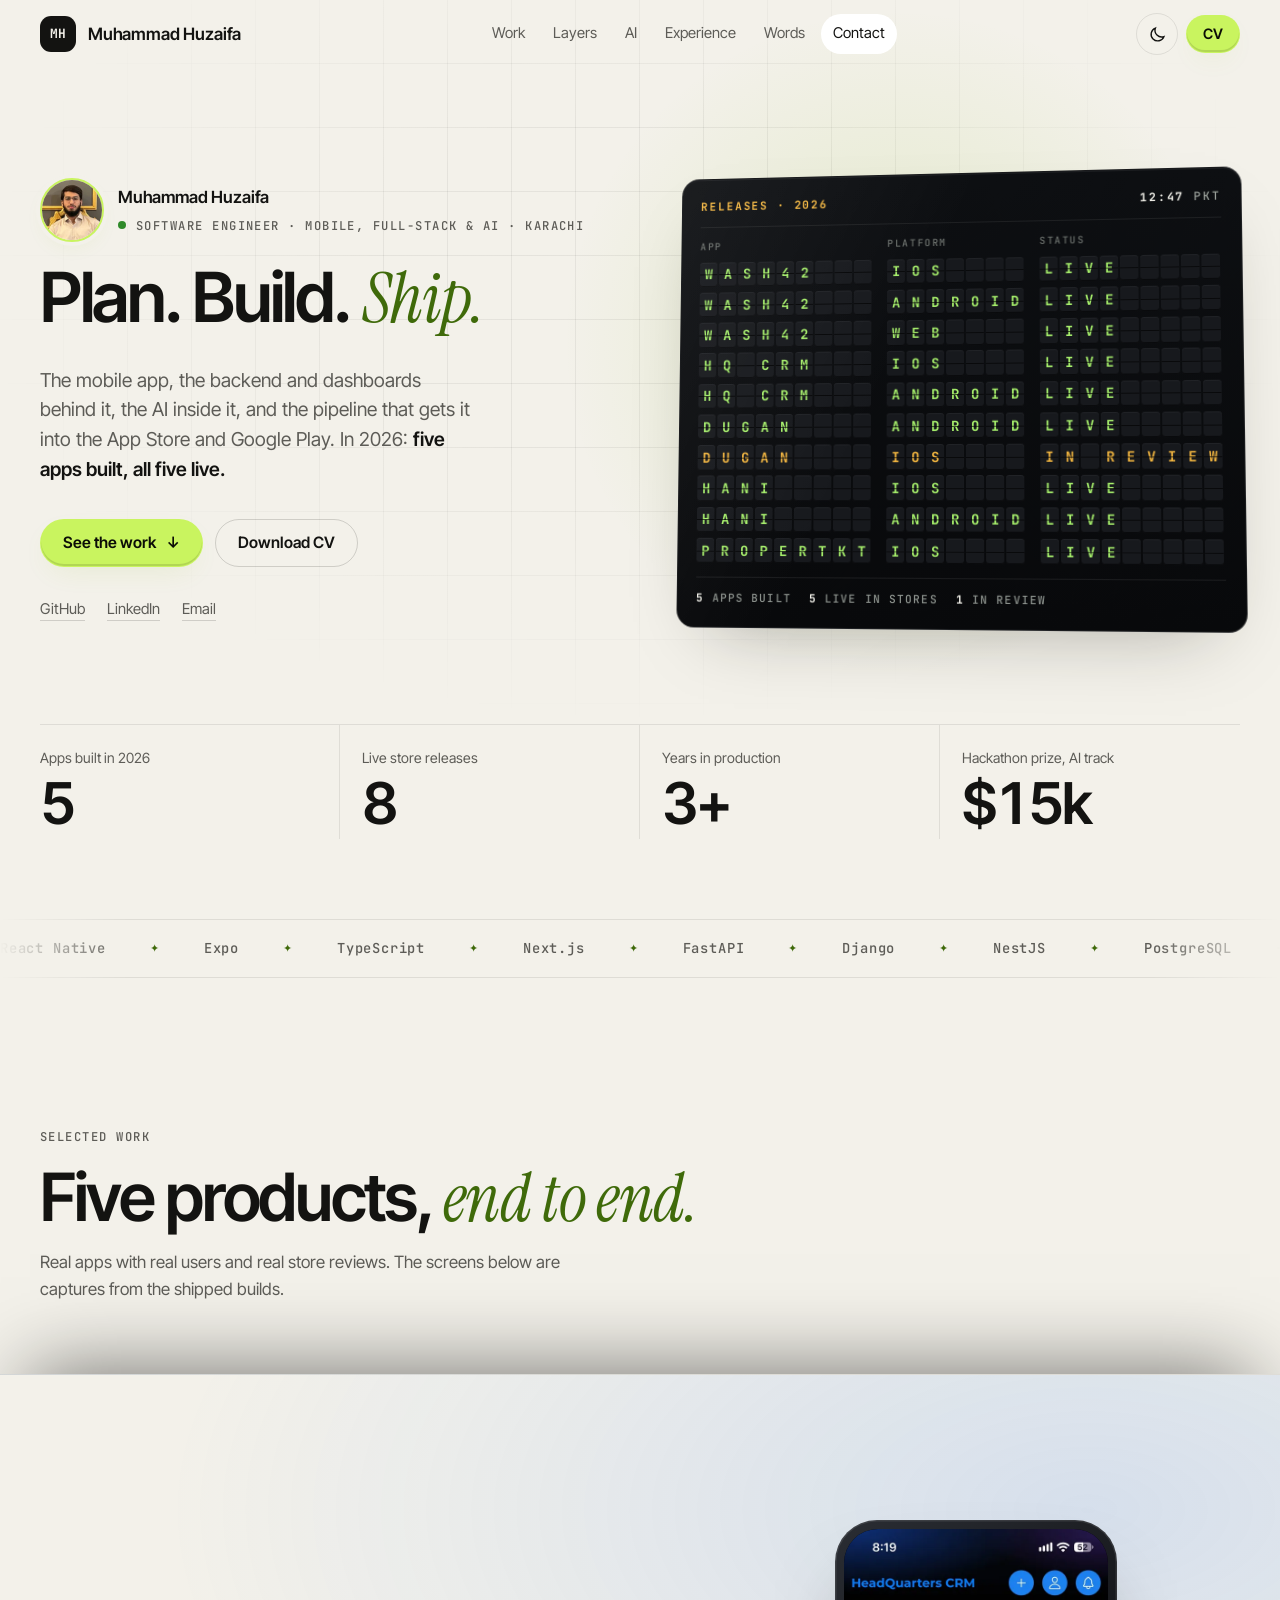
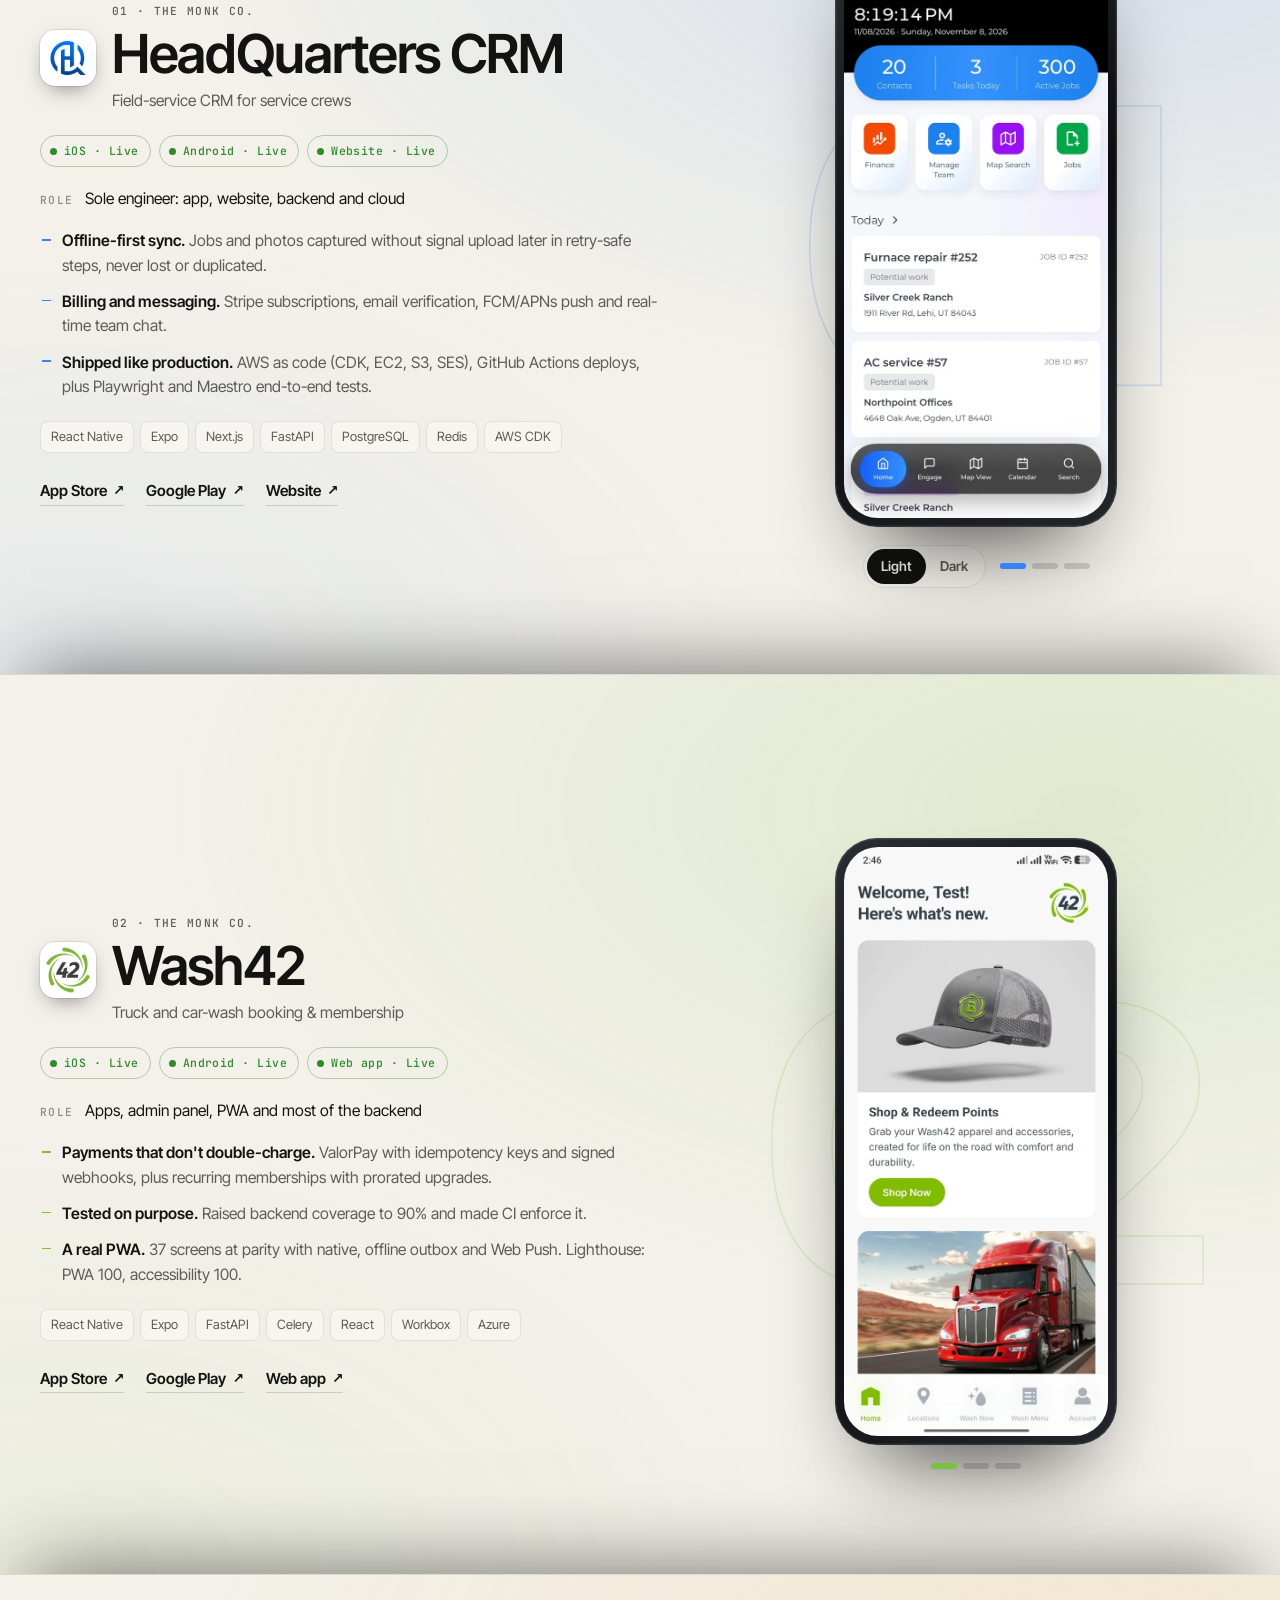
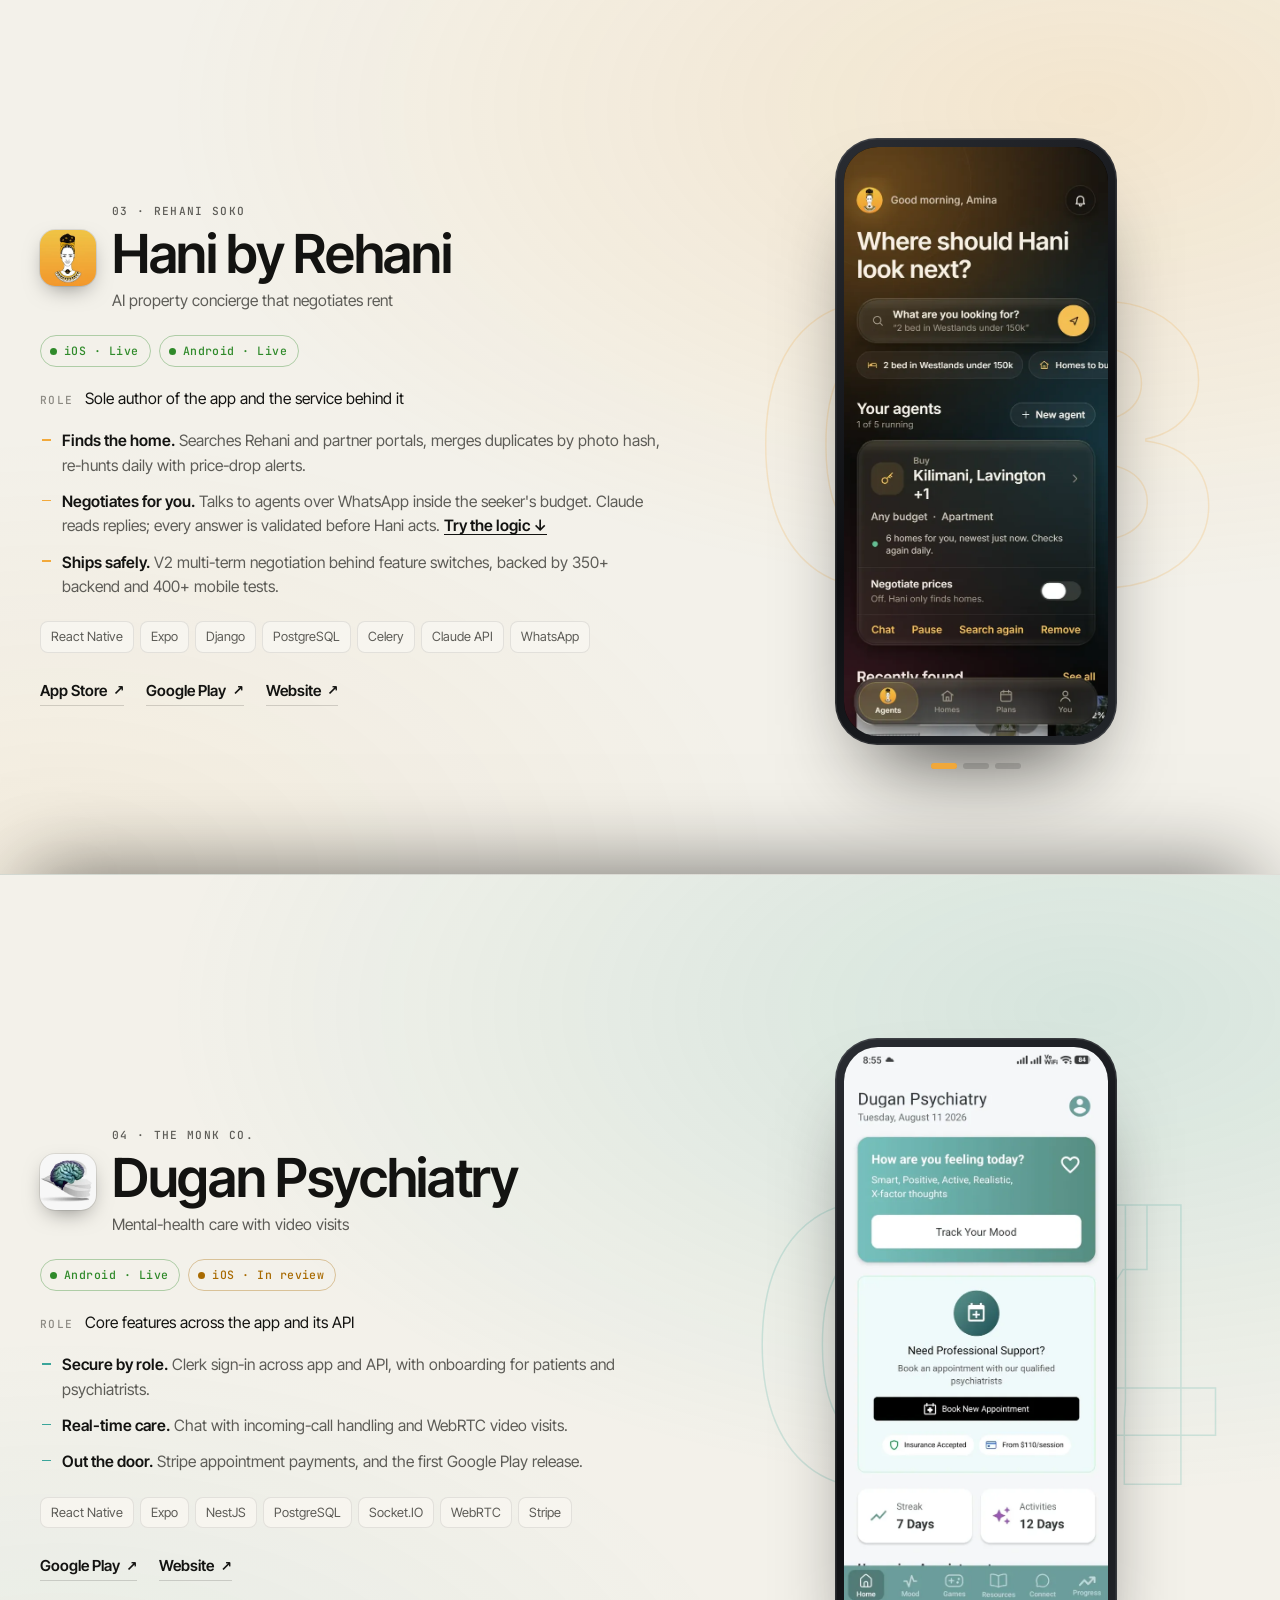
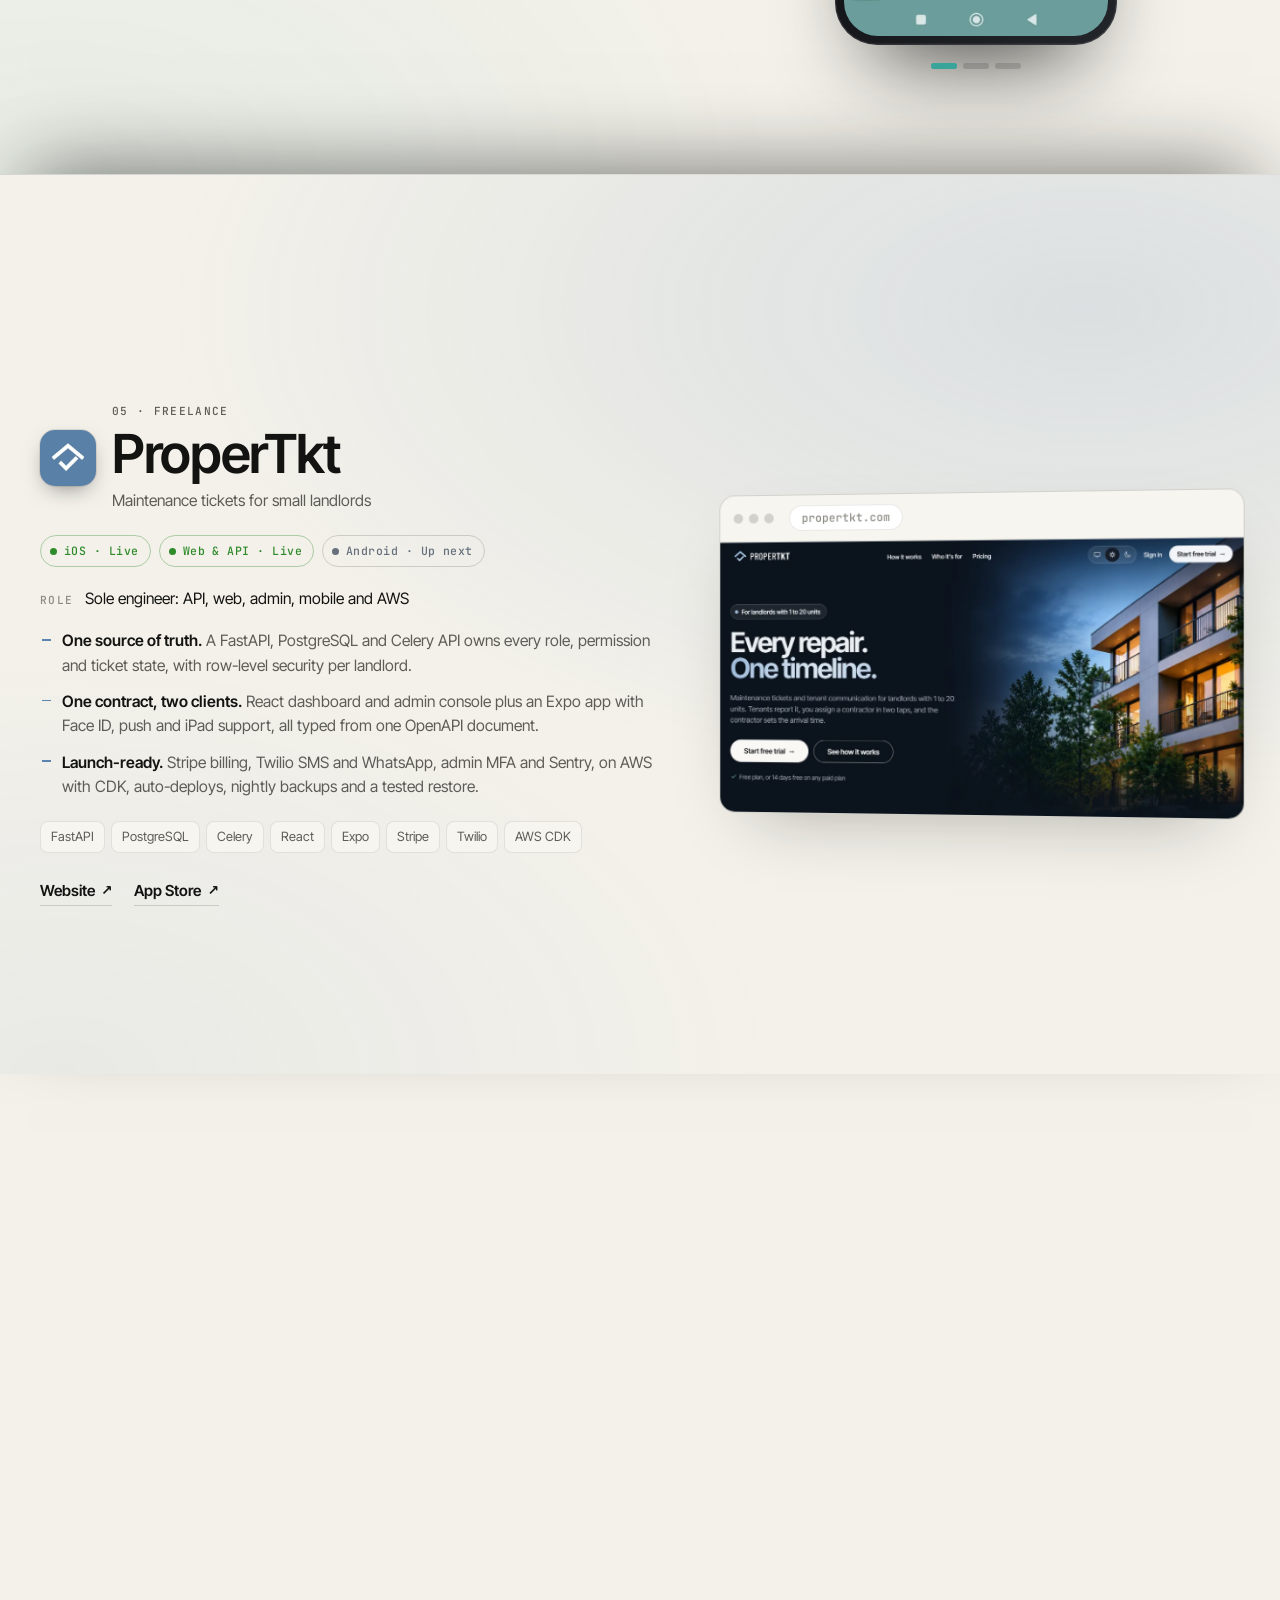
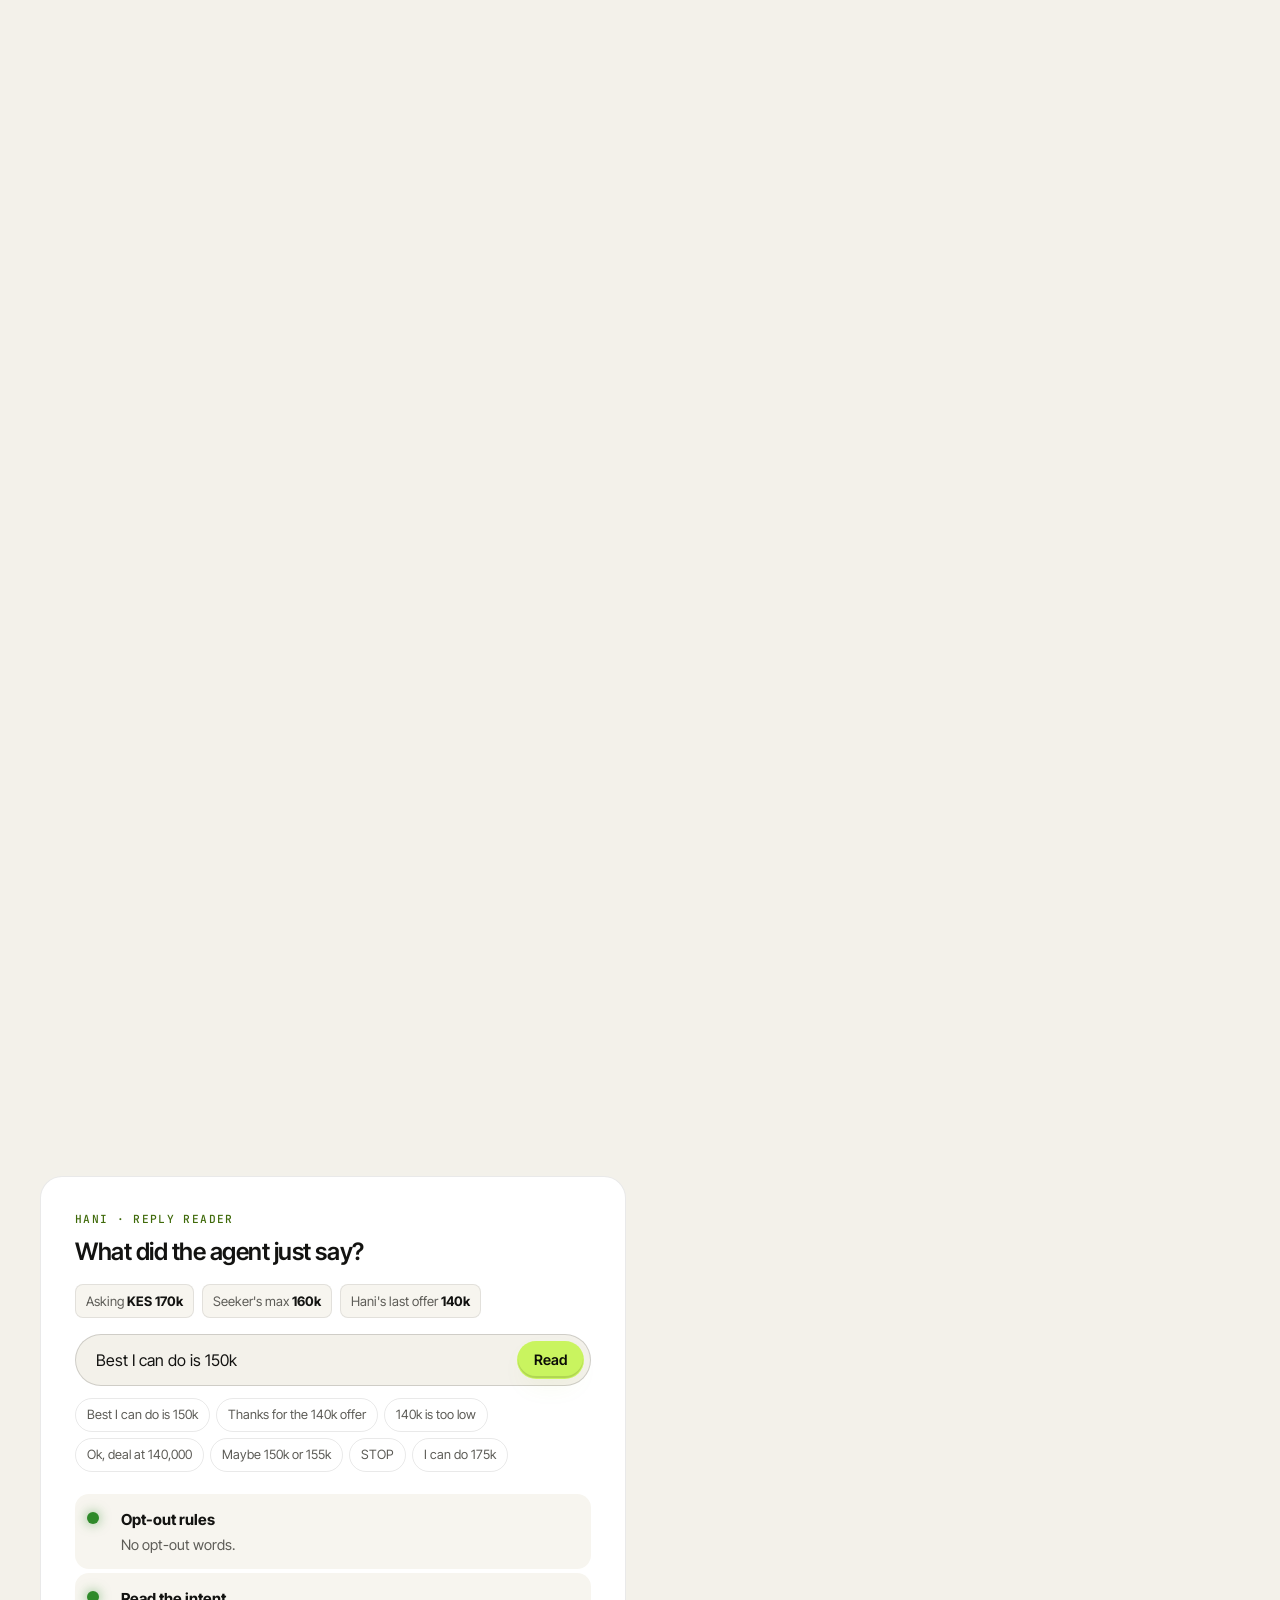
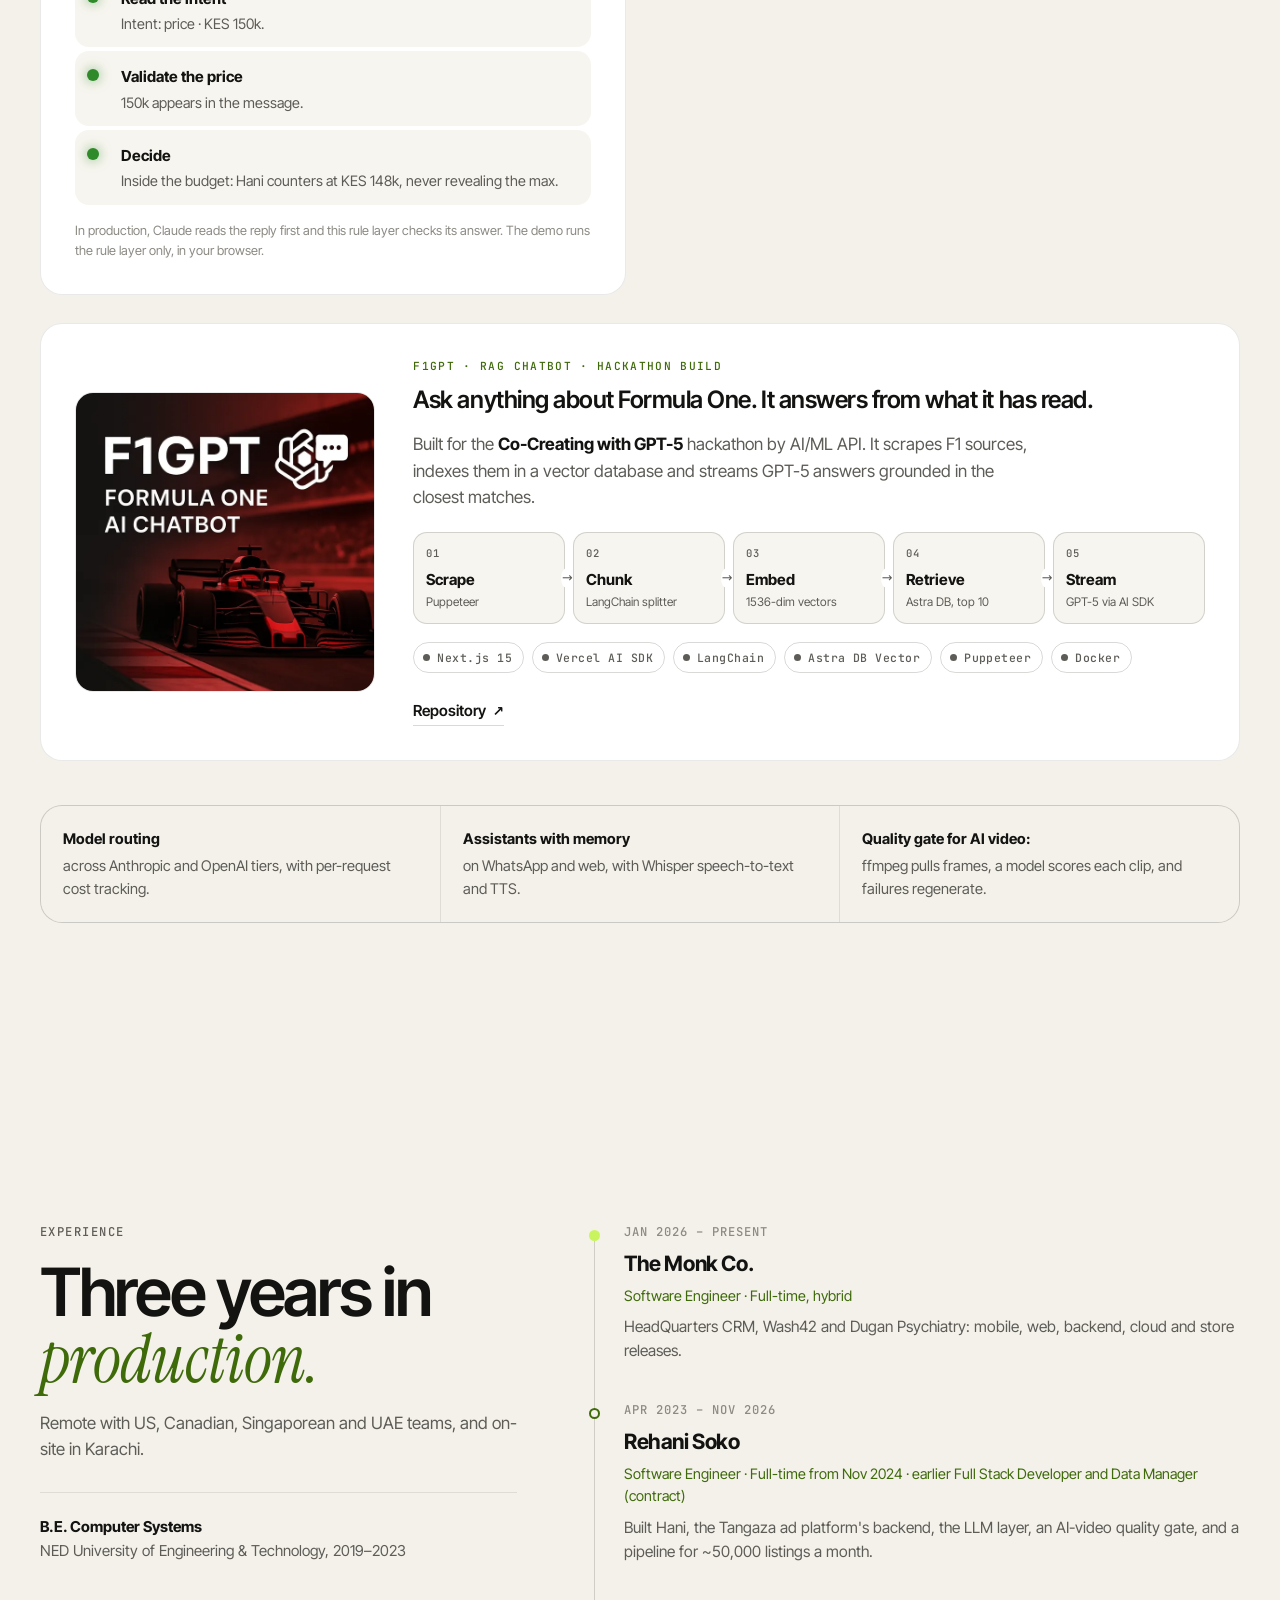
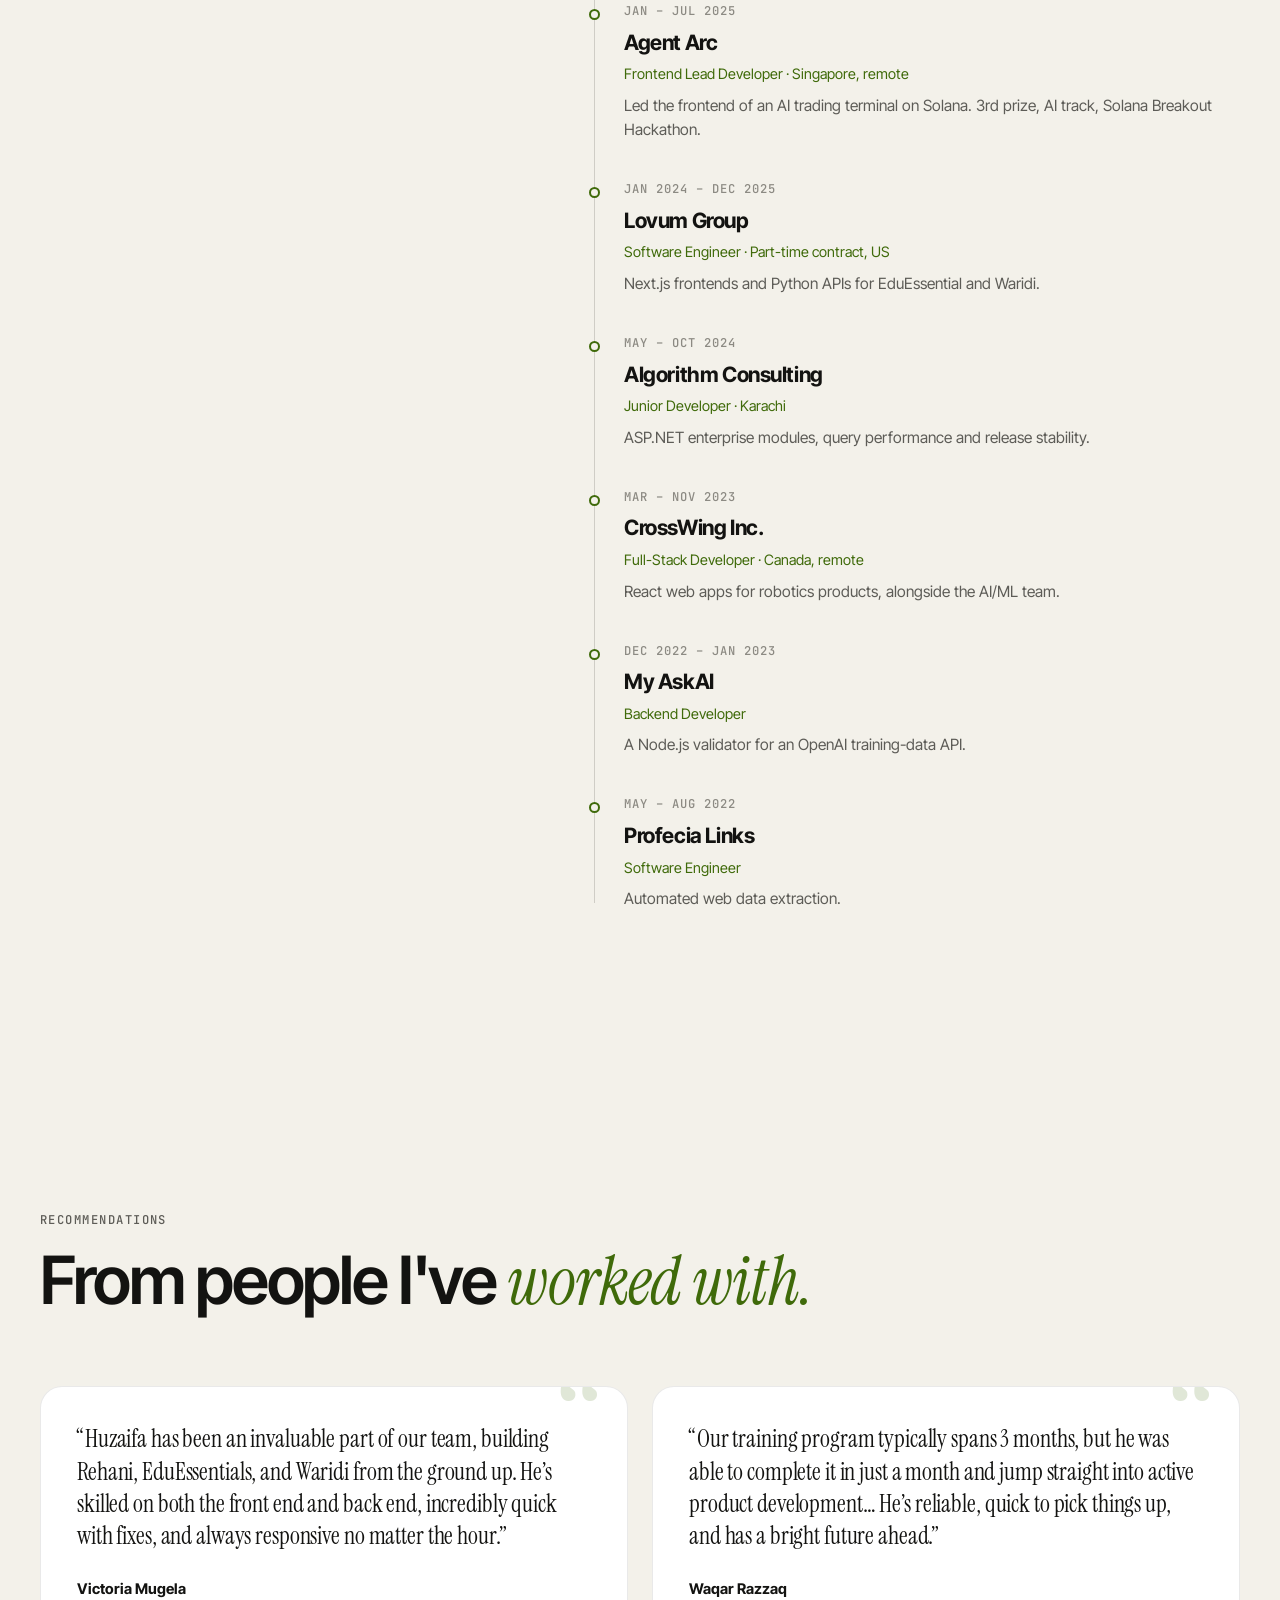
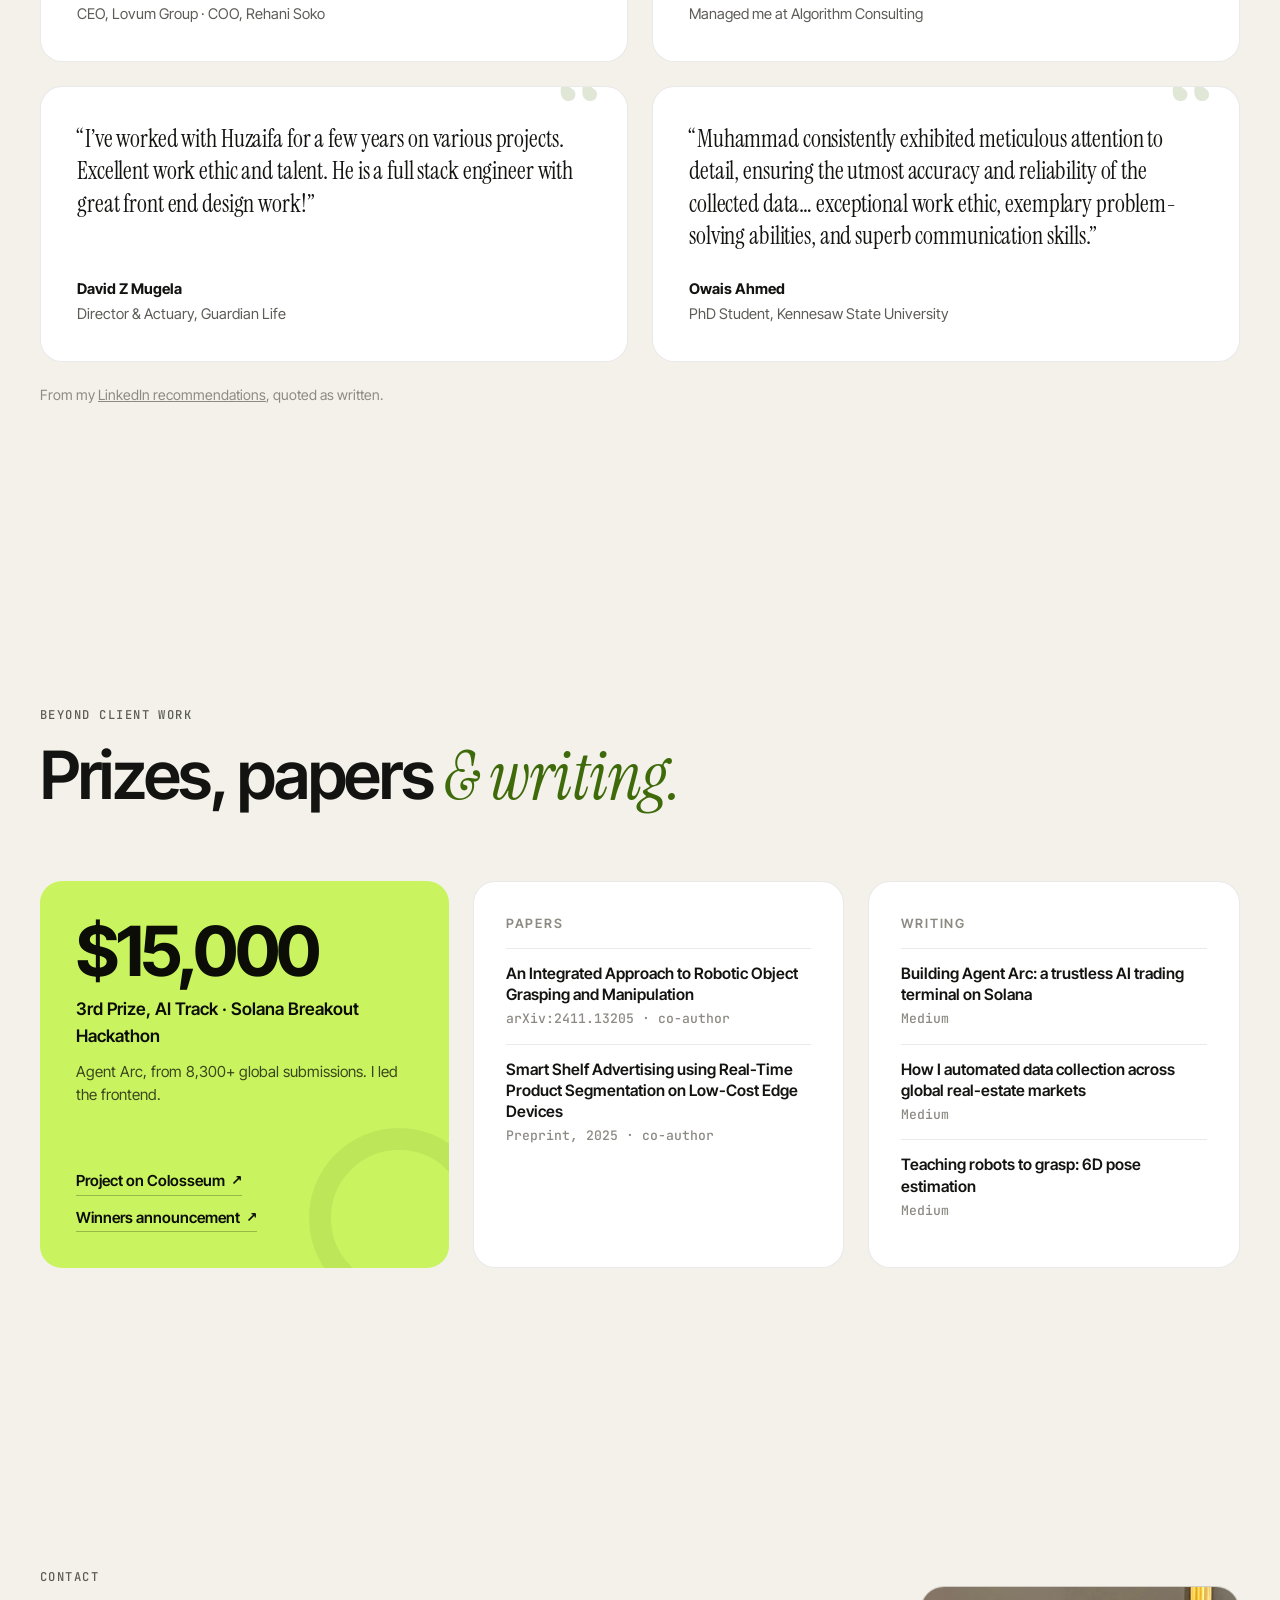
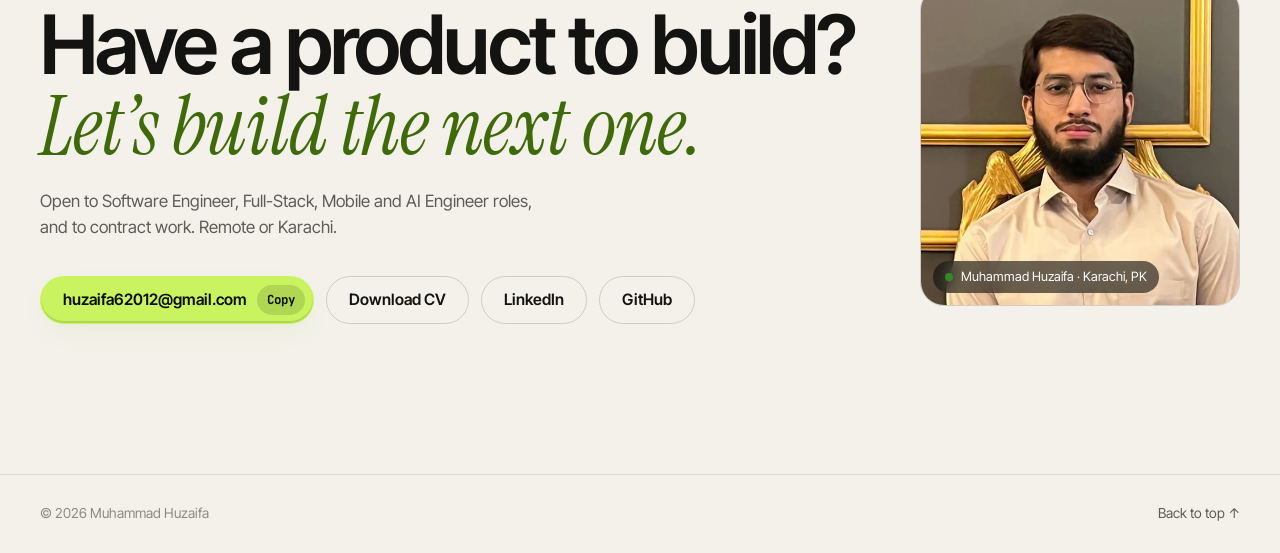
==== commit 7fe38f1c: "ProperTkt is live on the App Store" ====
--- a/index.html
+++ b/index.html
@@ -4,13 +4,13 @@
 <meta charset="utf-8">
 <meta name="viewport" content="width=device-width, initial-scale=1, viewport-fit=cover">
 <title>Muhammad Huzaifa · Software Engineer · Mobile, Full-Stack & AI</title>
-<meta name="description" content="Muhammad Huzaifa, Software Engineer. I build whole products: mobile apps, the backends and dashboards behind them, the AI inside them, and the pipeline that ships them. In 2026: five apps built, four live on the App Store and Google Play.">
+<meta name="description" content="Muhammad Huzaifa, Software Engineer. I build whole products: mobile apps, the backends and dashboards behind them, the AI inside them, and the pipeline that ships them. In 2026: five apps built, all five live on the App Store and Google Play.">
 <meta name="author" content="Muhammad Huzaifa">
 <link rel="canonical" href="https://huzaifa620.github.io/portfolio/">
 <meta property="og:type" content="website">
 <meta property="og:site_name" content="Muhammad Huzaifa">
 <meta property="og:title" content="Muhammad Huzaifa · Plan. Build. Ship.">
-<meta property="og:description" content="Software Engineer · Mobile, Full-Stack & AI. Five apps built in 2026, four live on the App Store and Google Play.">
+<meta property="og:description" content="Software Engineer · Mobile, Full-Stack & AI. Five apps built in 2026, all five live on the App Store and Google Play.">
 <meta property="og:url" content="https://huzaifa620.github.io/portfolio/">
 <meta property="og:image" content="https://huzaifa620.github.io/portfolio/assets/og.png">
 <meta property="og:image:width" content="1200">
@@ -105,7 +105,7 @@
         </div>
       </div>
       <h1 id="hero-title" class="display reveal">Plan. Build. <em>Ship.</em></h1>
-      <p class="lede reveal">The mobile app, the backend and dashboards behind it, the AI inside it, and the pipeline that gets it into the App Store and Google Play. In 2026: <strong>five apps built, four live.</strong></p>
+      <p class="lede reveal">The mobile app, the backend and dashboards behind it, the AI inside it, and the pipeline that gets it into the App Store and Google Play. In 2026: <strong>five apps built, all five live.</strong></p>
       <div class="hero-cta reveal">
         <a class="btn btn-accent" href="#work">See the work <span aria-hidden="true">↓</span></a>
         <a class="btn btn-ghost" href="assets/pdf/Muhammad-Huzaifa-Software-Engineer.pdf" target="_blank" rel="noopener">Download CV</a>
@@ -138,11 +138,11 @@
             <li>Dugan Psychiatry · iOS · In review</li>
             <li><a href="https://apps.apple.com/us/app/hani-by-rehani/id6830137760">Hani by Rehani · iOS · Live</a></li>
             <li><a href="https://play.google.com/store/apps/details?id=com.rehanisoko.hani">Hani by Rehani · Android · Live</a></li>
-            <li><a href="https://www.propertkt.com">ProperTkt · Android · Building</a></li>
+            <li><a href="https://apps.apple.com/app/propertkt/id6837506452">ProperTkt · iOS · Live</a></li>
           </ul>
         </div>
         <div class="board-foot">
-          <span><b>5</b> apps built</span><span><b>4</b> live in stores</span><span><b>1</b> in review</span>
+          <span><b>5</b> apps built</span><span><b>5</b> live in stores</span><span><b>1</b> in review</span>
         </div>
       </div>
     </div>
@@ -151,7 +151,7 @@
   <div class="wrap">
     <dl class="stats">
       <div class="stat reveal"><dt>Apps built in 2026</dt><dd data-count="5">5</dd></div>
-      <div class="stat reveal"><dt>Live store releases</dt><dd data-count="7">7</dd></div>
+      <div class="stat reveal"><dt>Live store releases</dt><dd data-count="8">8</dd></div>
       <div class="stat reveal"><dt>Years in production</dt><dd><span data-count="3">3</span>+</dd></div>
       <div class="stat reveal"><dt>Hackathon prize, AI track</dt><dd>$<span data-count="15">15</span>k</dd></div>
     </dl>
@@ -345,18 +345,18 @@
             </div>
           </div>
           <ul class="chips" aria-label="Release status">
-            <li class="chip live">Web &amp; API · Deployed</li><li class="chip dev">Android · Preview</li><li class="chip dev">Stores · Upcoming</li>
+            <li class="chip live">iOS · Live</li><li class="chip live">Web &amp; API · Live</li><li class="chip dev">Android · Up next</li>
           </ul>
           <p class="role"><span>Role</span> Sole engineer: API, web, admin, mobile and AWS</p>
           <ul class="points">
-            <li><b>One source of truth.</b> A FastAPI, PostgreSQL and Celery API owns every role, permission and ticket state.</li>
-            <li><b>One contract, two clients.</b> React dashboard and admin console plus an Expo app, all typed from one OpenAPI document.</li>
-            <li><b>Cheap and solid.</b> AWS with CDK (EC2, CloudFront, nightly backups) and staging-to-production auto-deploys.</li>
-          </ul>
-          <ul class="stack" aria-label="Stack"><li>FastAPI</li><li>PostgreSQL</li><li>Celery</li><li>React</li><li>Expo</li><li>OpenAPI</li><li>AWS CDK</li></ul>
+            <li><b>One source of truth.</b> A FastAPI, PostgreSQL and Celery API owns every role, permission and ticket state, with row-level security per landlord.</li>
+            <li><b>One contract, two clients.</b> React dashboard and admin console plus an Expo app with Face ID, push and iPad support, all typed from one OpenAPI document.</li>
+            <li><b>Launch-ready.</b> Stripe billing, Twilio SMS and WhatsApp, admin MFA and Sentry, on AWS with CDK, auto-deploys, nightly backups and a tested restore.</li>
+          </ul>
+          <ul class="stack" aria-label="Stack"><li>FastAPI</li><li>PostgreSQL</li><li>Celery</li><li>React</li><li>Expo</li><li>Stripe</li><li>Twilio</li><li>AWS CDK</li></ul>
           <div class="card-links">
             <a class="link-arrow" href="https://www.propertkt.com" target="_blank" rel="noopener">Website</a>
-            <a class="link-arrow" href="https://expo.dev/artifacts/eas/EPoAdILqSzFw5Ch_cRjoZX5AWWK71vReFQS7CMUJGNo.apk" rel="noopener">Android APK (preview)</a>
+            <a class="link-arrow" href="https://apps.apple.com/app/propertkt/id6837506452" target="_blank" rel="noopener">App Store</a>
           </div>
         </div>
         <div class="card-visual">
@@ -399,7 +399,7 @@
           <tr><th scope="row">API &amp; workers</th><td data-col="0" class="m-full">Built</td><td data-col="1" class="m-half">Team</td><td data-col="2" class="m-full">Built</td><td data-col="3" class="m-half">Team</td><td data-col="4" class="m-full">Built</td></tr>
           <tr><th scope="row">AI features <small>LLMs, vision</small></th><td data-col="0" class="m-none">–</td><td data-col="1" class="m-none">–</td><td data-col="2" class="m-full">Built</td><td data-col="3" class="m-none">–</td><td data-col="4" class="m-none">–</td></tr>
           <tr><th scope="row">Cloud &amp; CI/CD</th><td data-col="0" class="m-full">Built</td><td data-col="1" class="m-half">Team</td><td data-col="2" class="m-half">Team</td><td data-col="3" class="m-none">–</td><td data-col="4" class="m-full">Built</td></tr>
-          <tr><th scope="row">Store releases</th><td data-col="0" class="m-full">Built</td><td data-col="1" class="m-full">Built</td><td data-col="2" class="m-full">Built</td><td data-col="3" class="m-full">Built</td><td data-col="4" class="m-ring">Soon</td></tr>
+          <tr><th scope="row">Store releases</th><td data-col="0" class="m-full">Built</td><td data-col="1" class="m-full">Built</td><td data-col="2" class="m-full">Built</td><td data-col="3" class="m-full">Built</td><td data-col="4" class="m-full">Built</td></tr>
         </tbody>
       </table>
       <div class="matrix-foot">
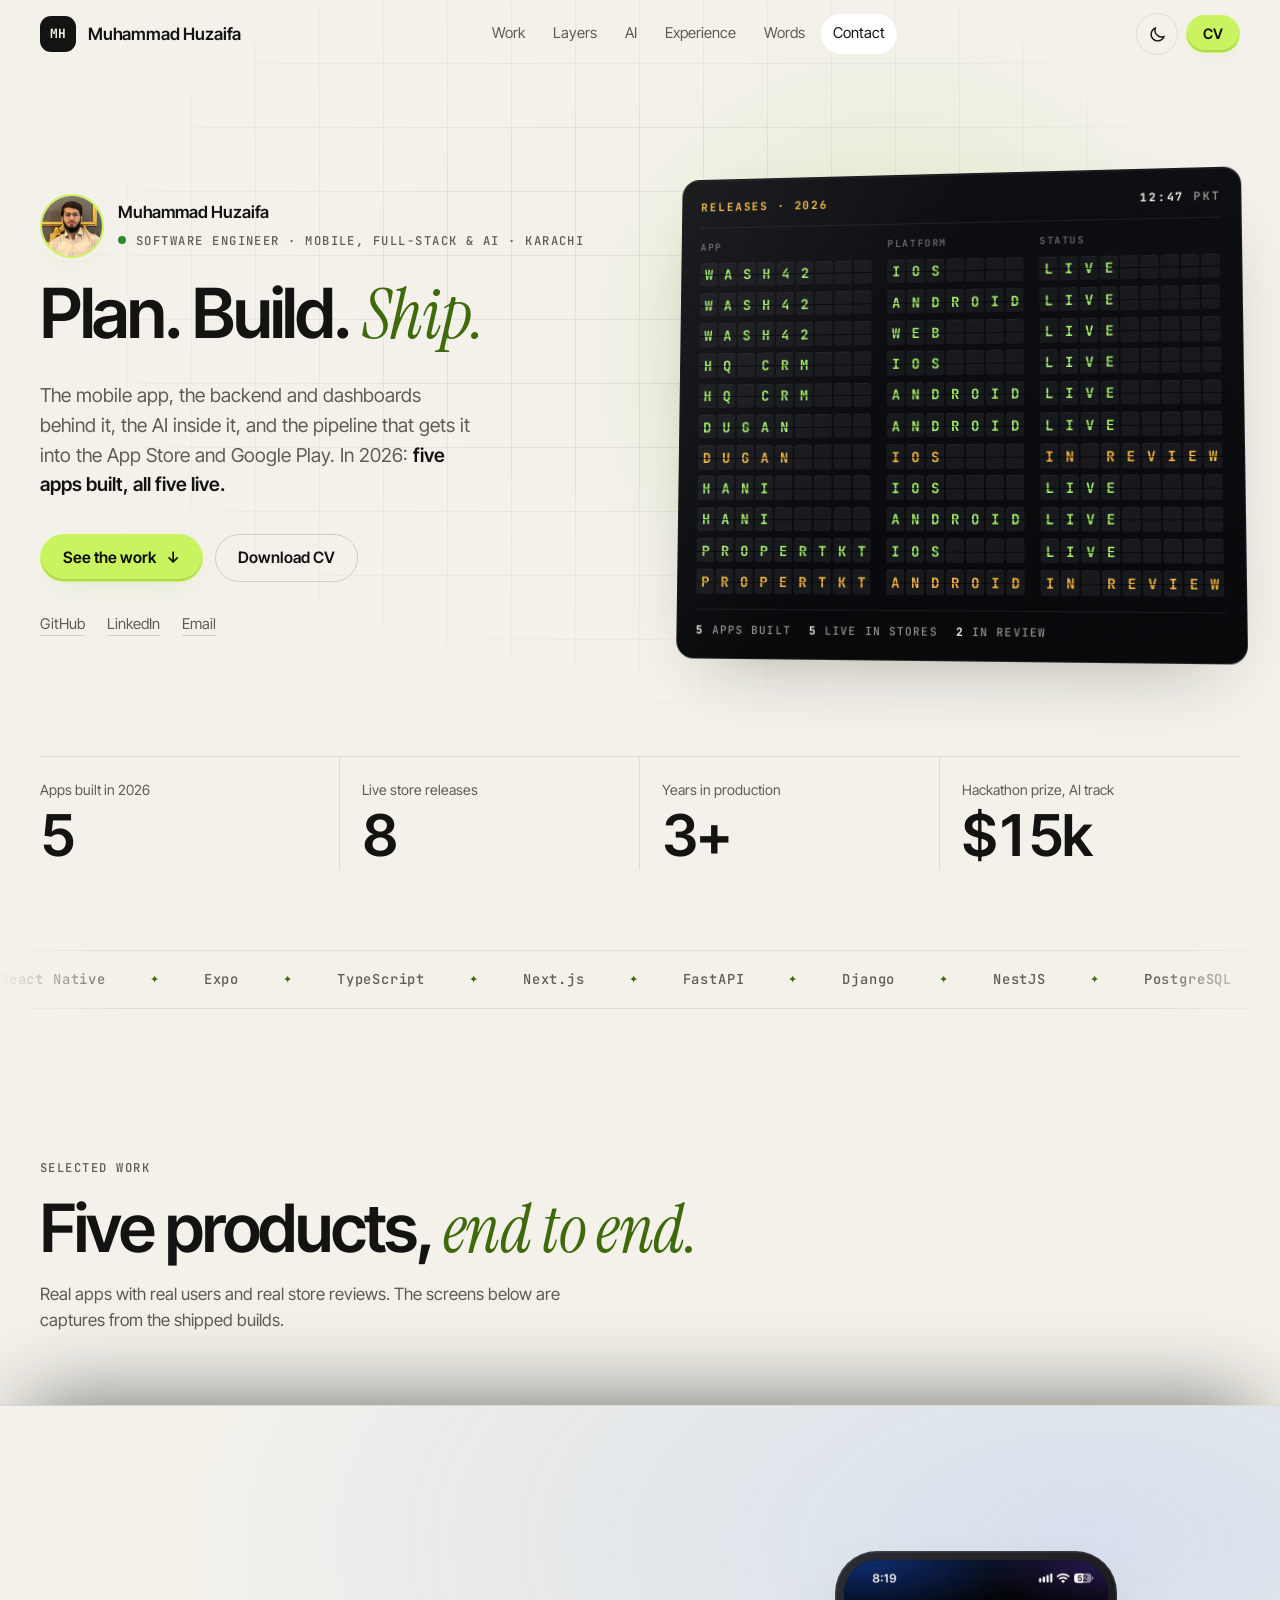
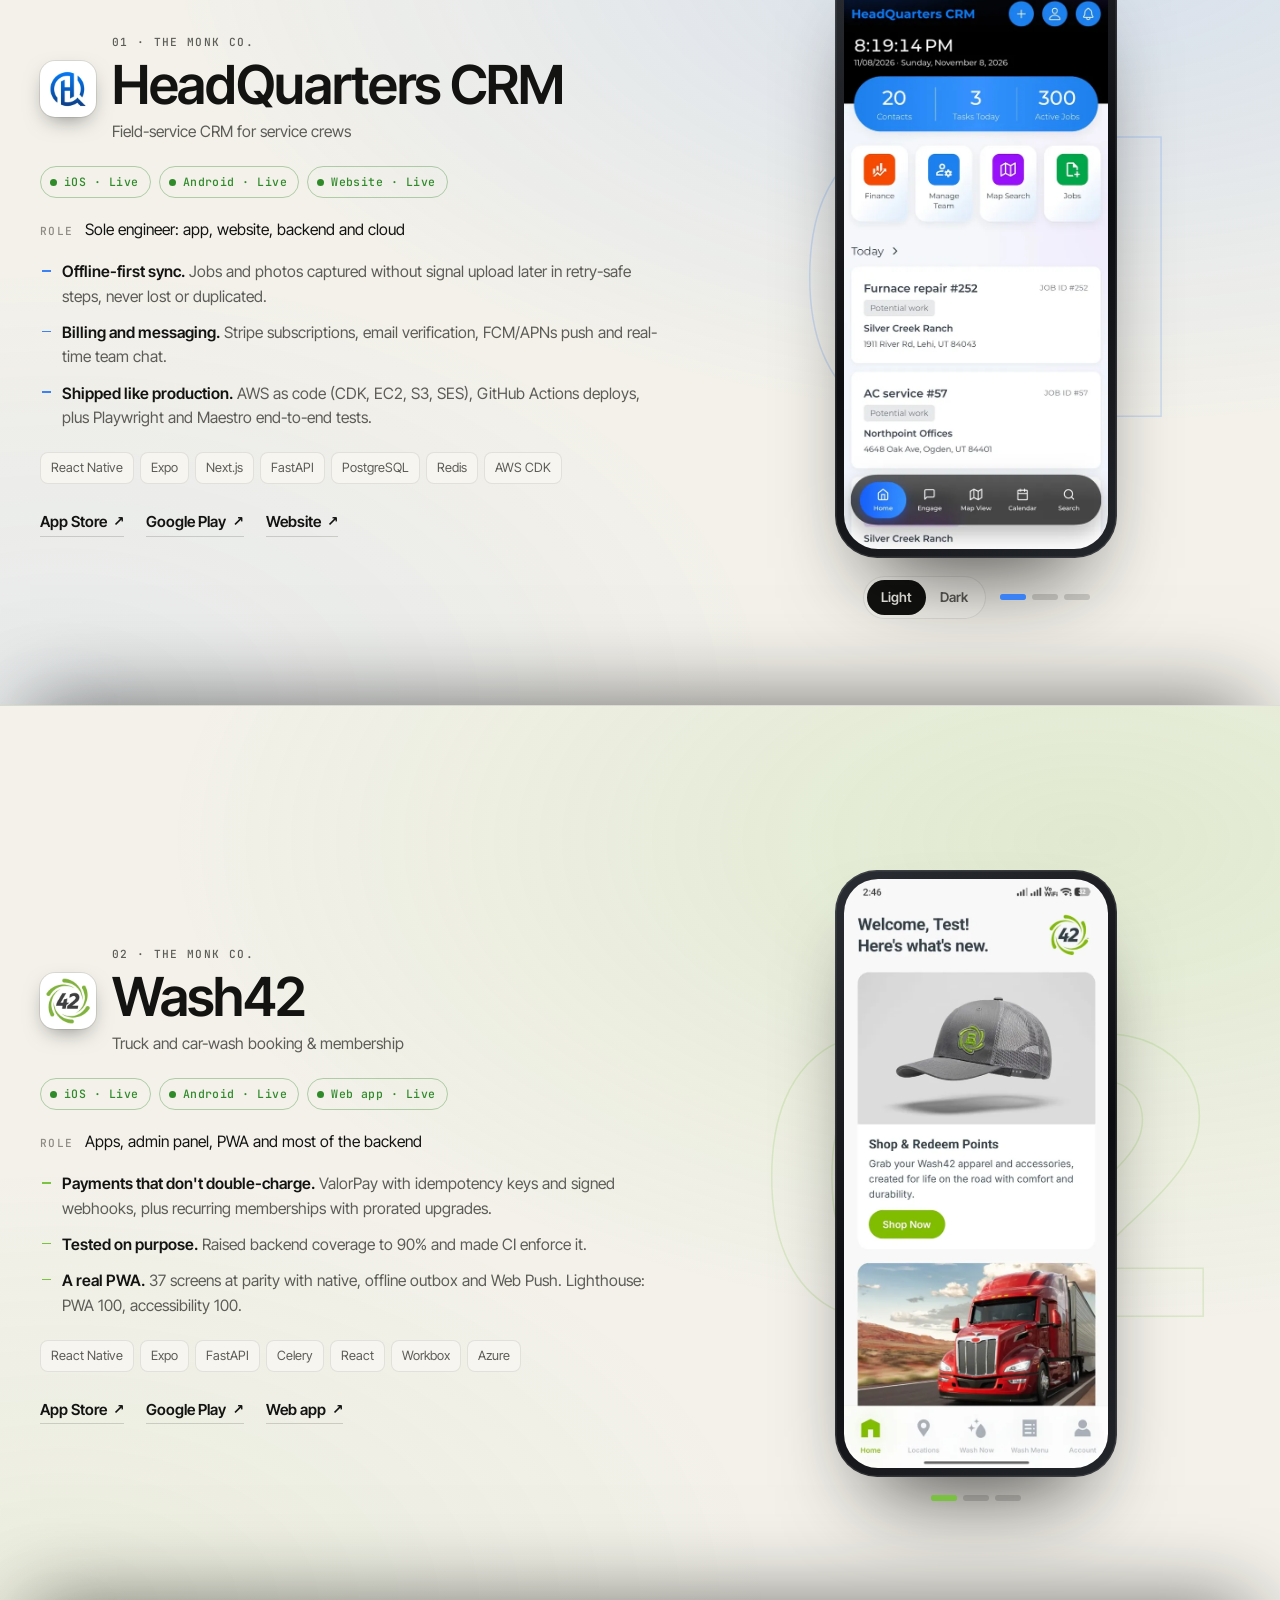
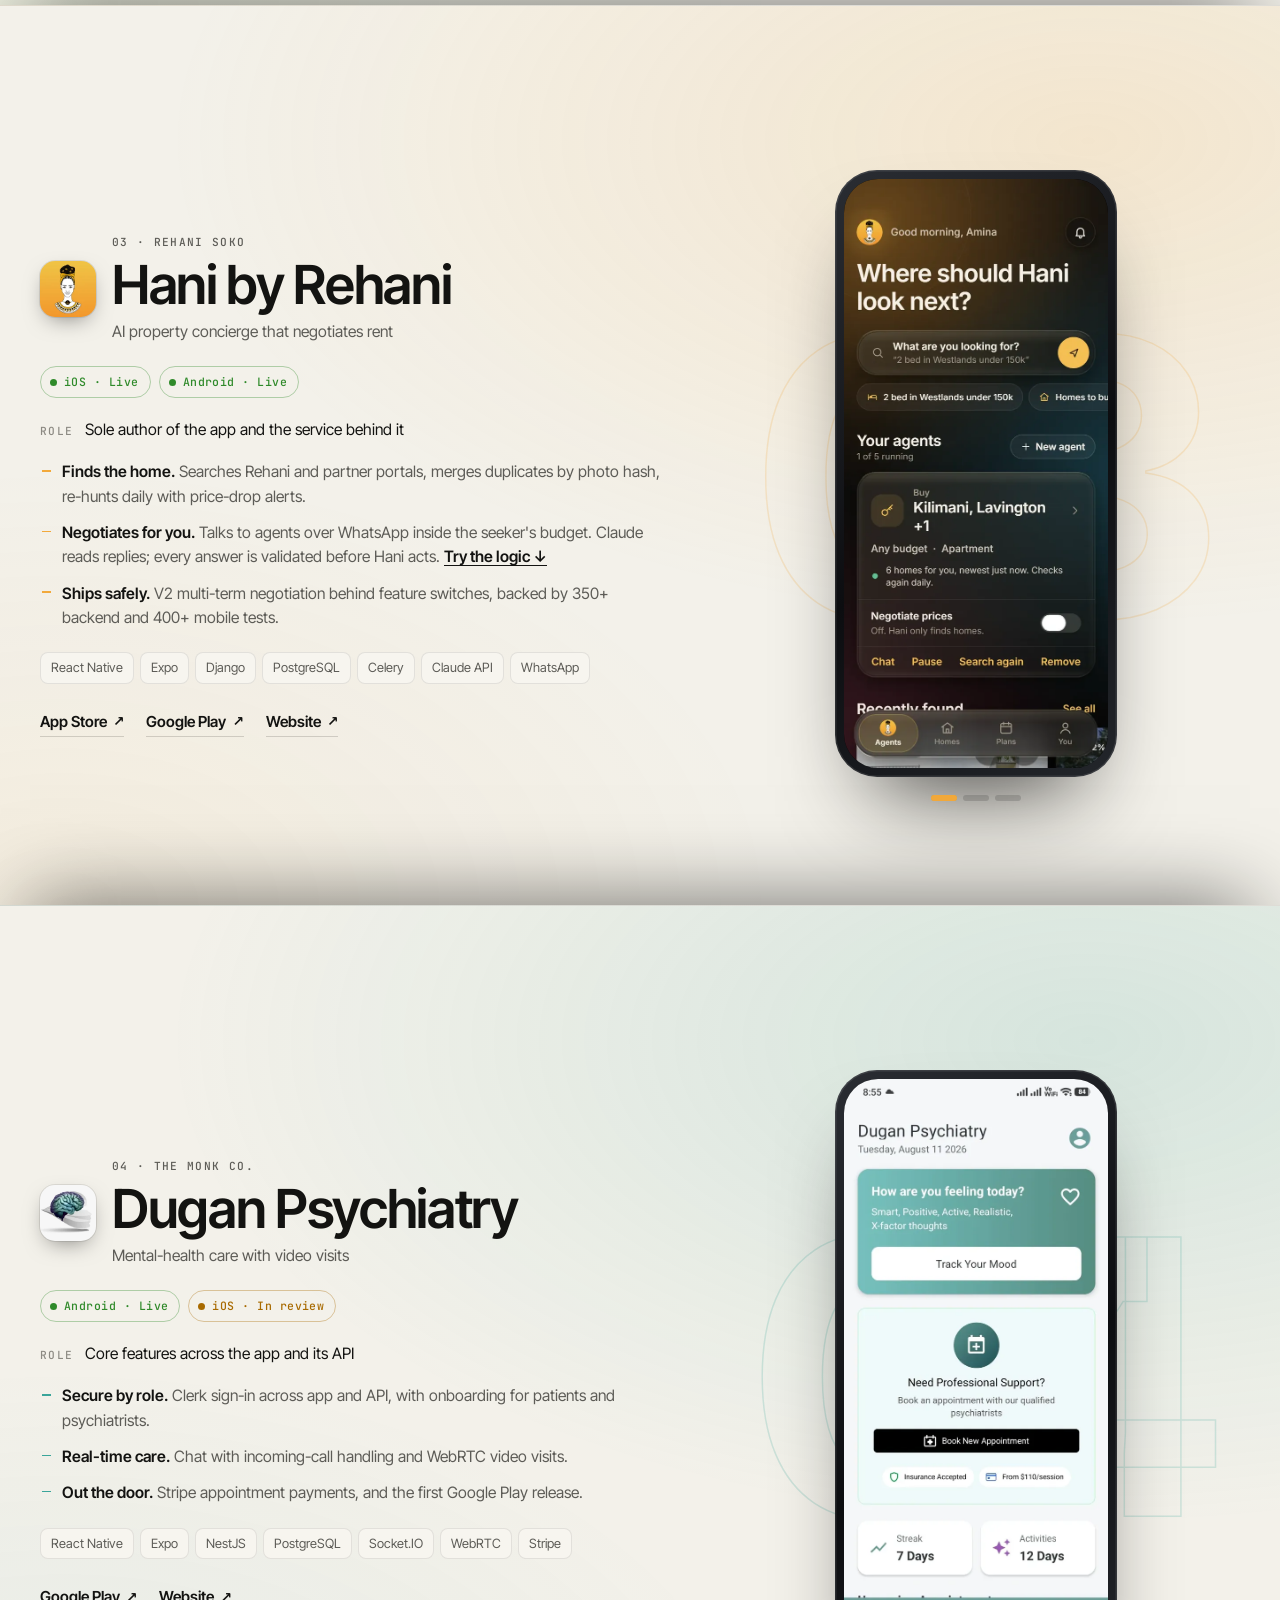
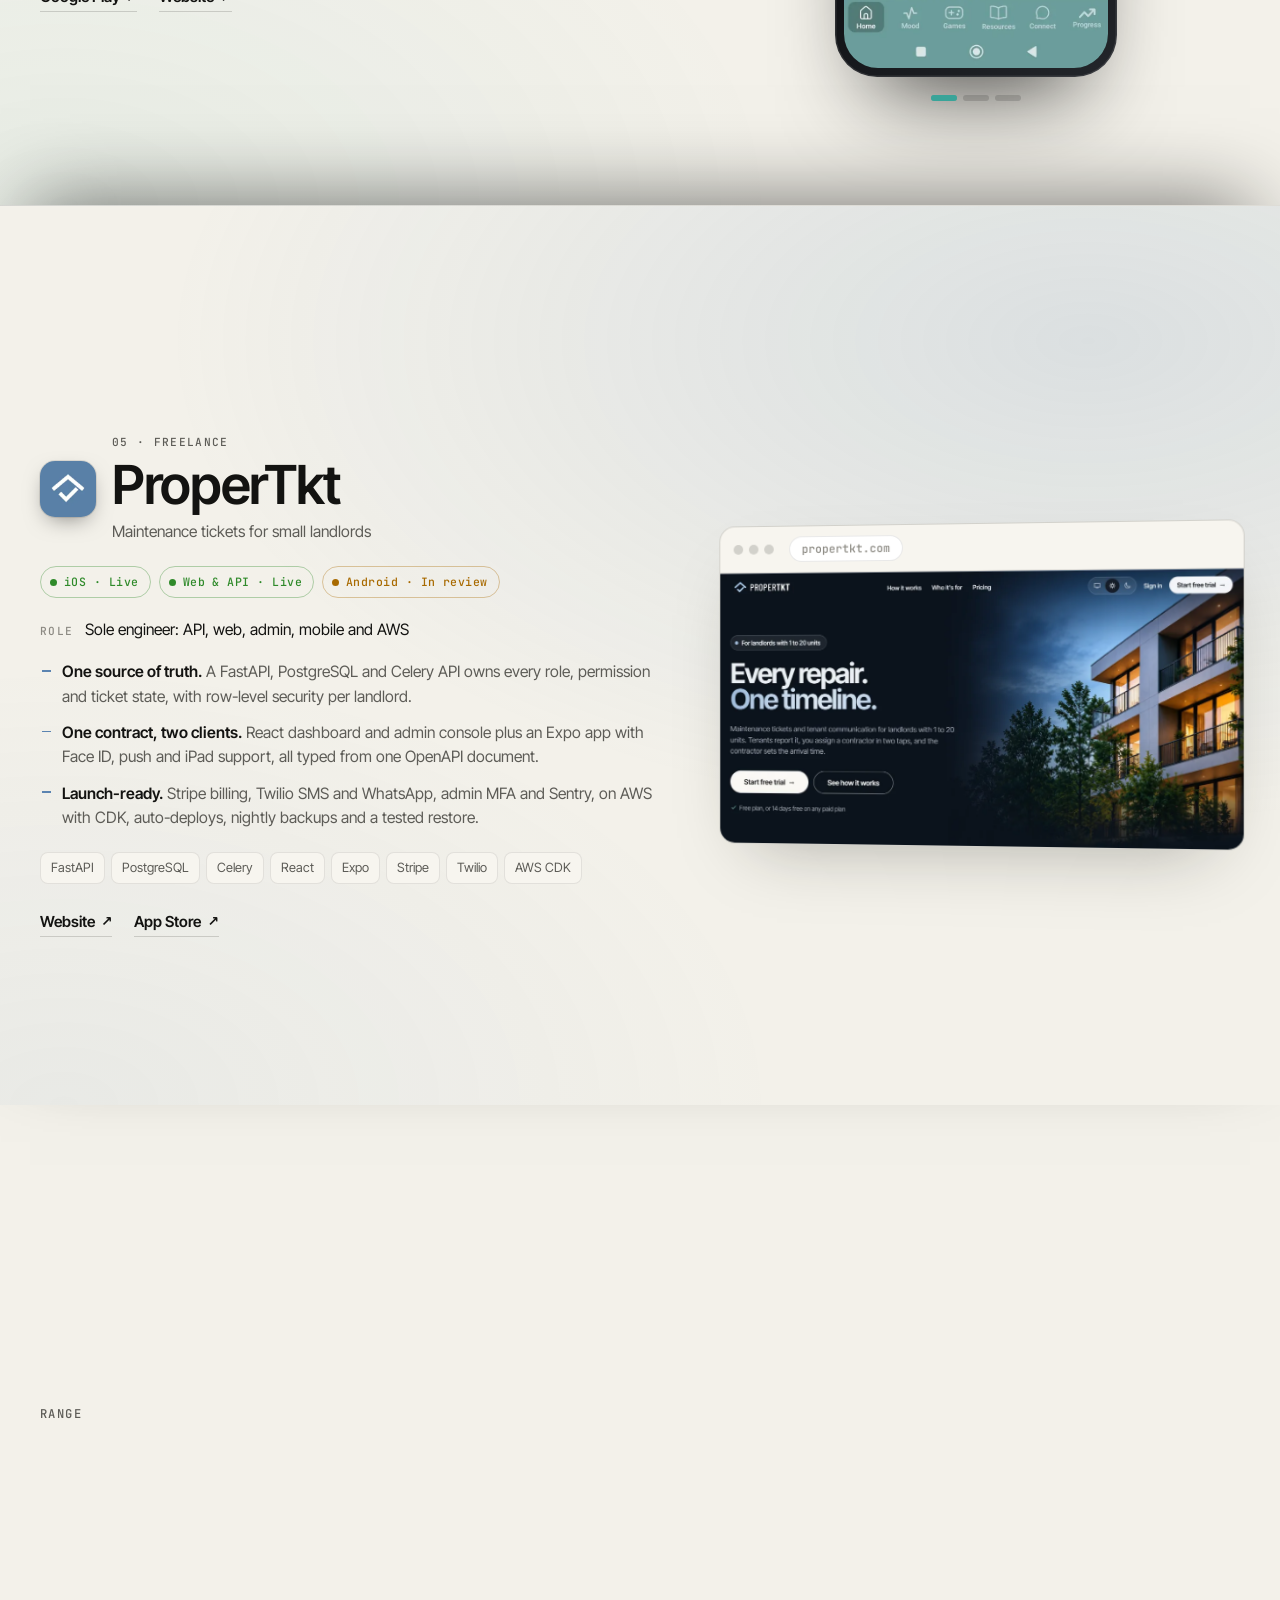
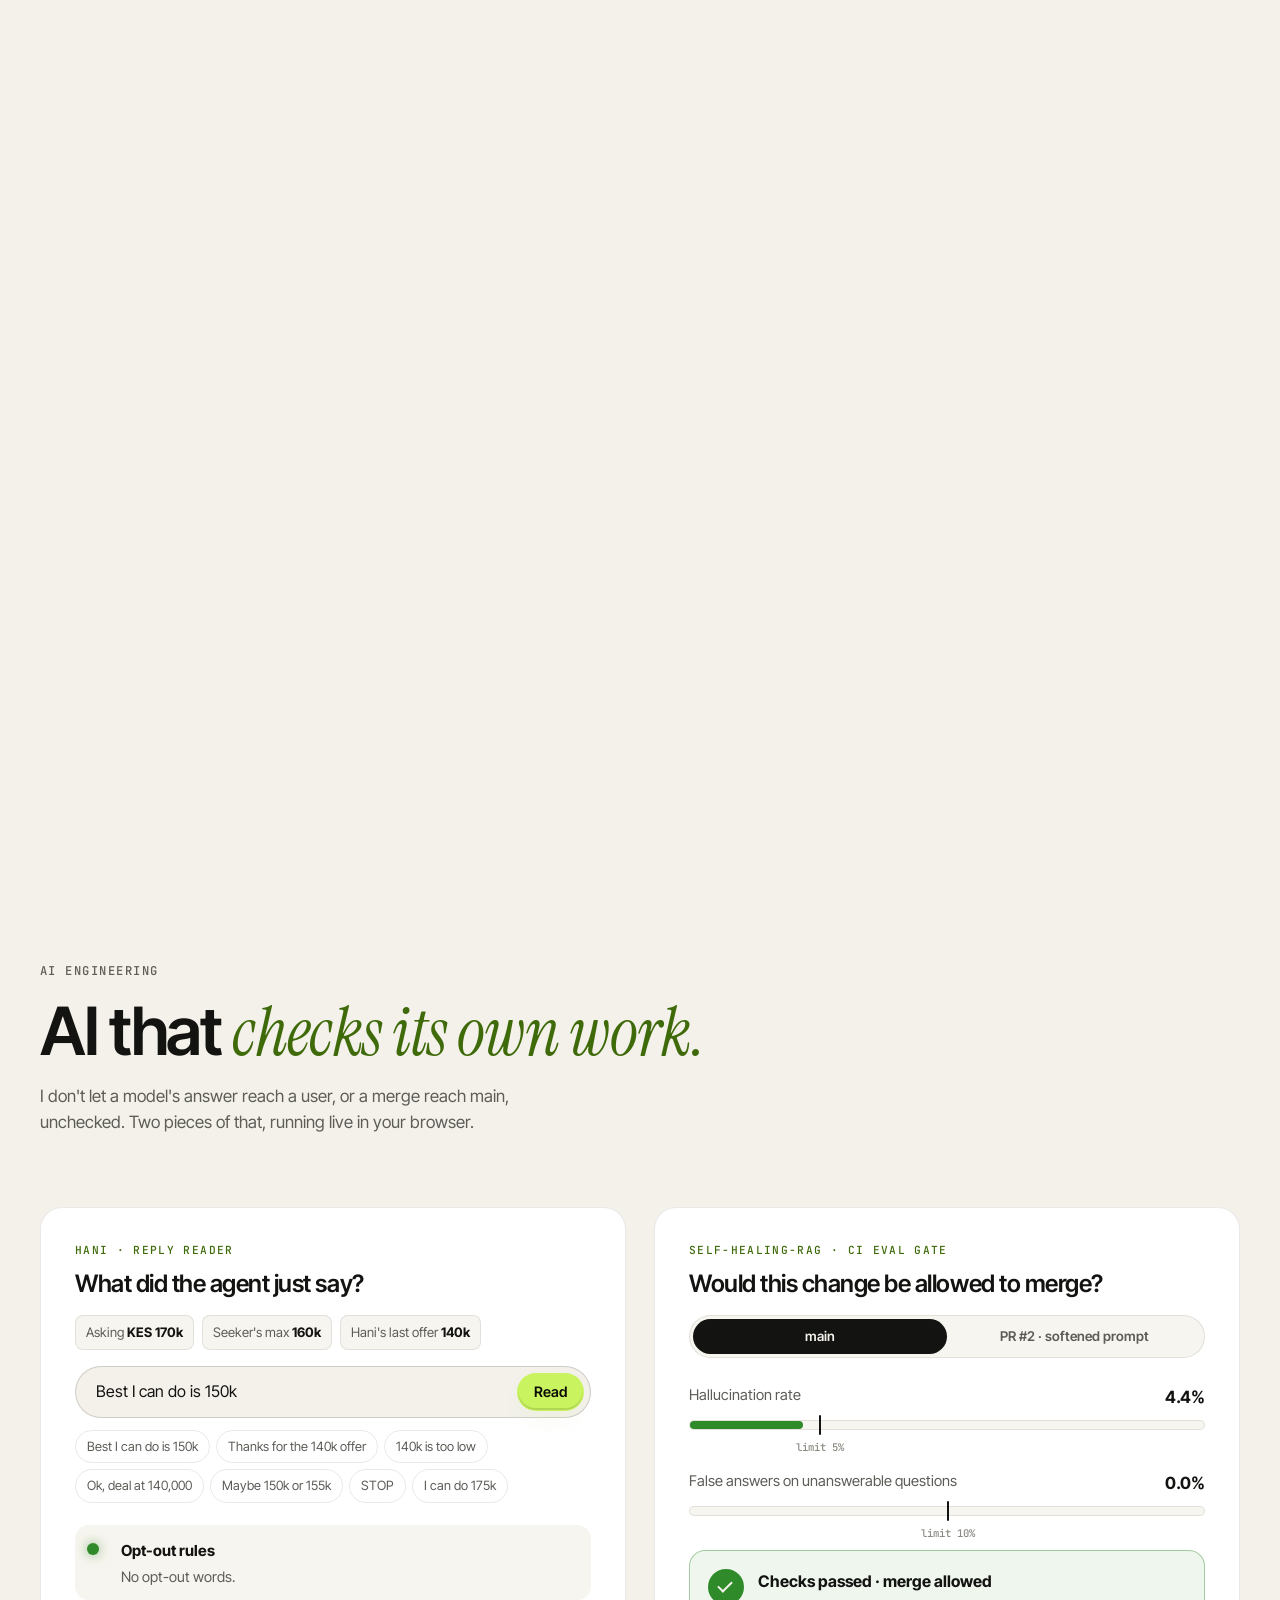
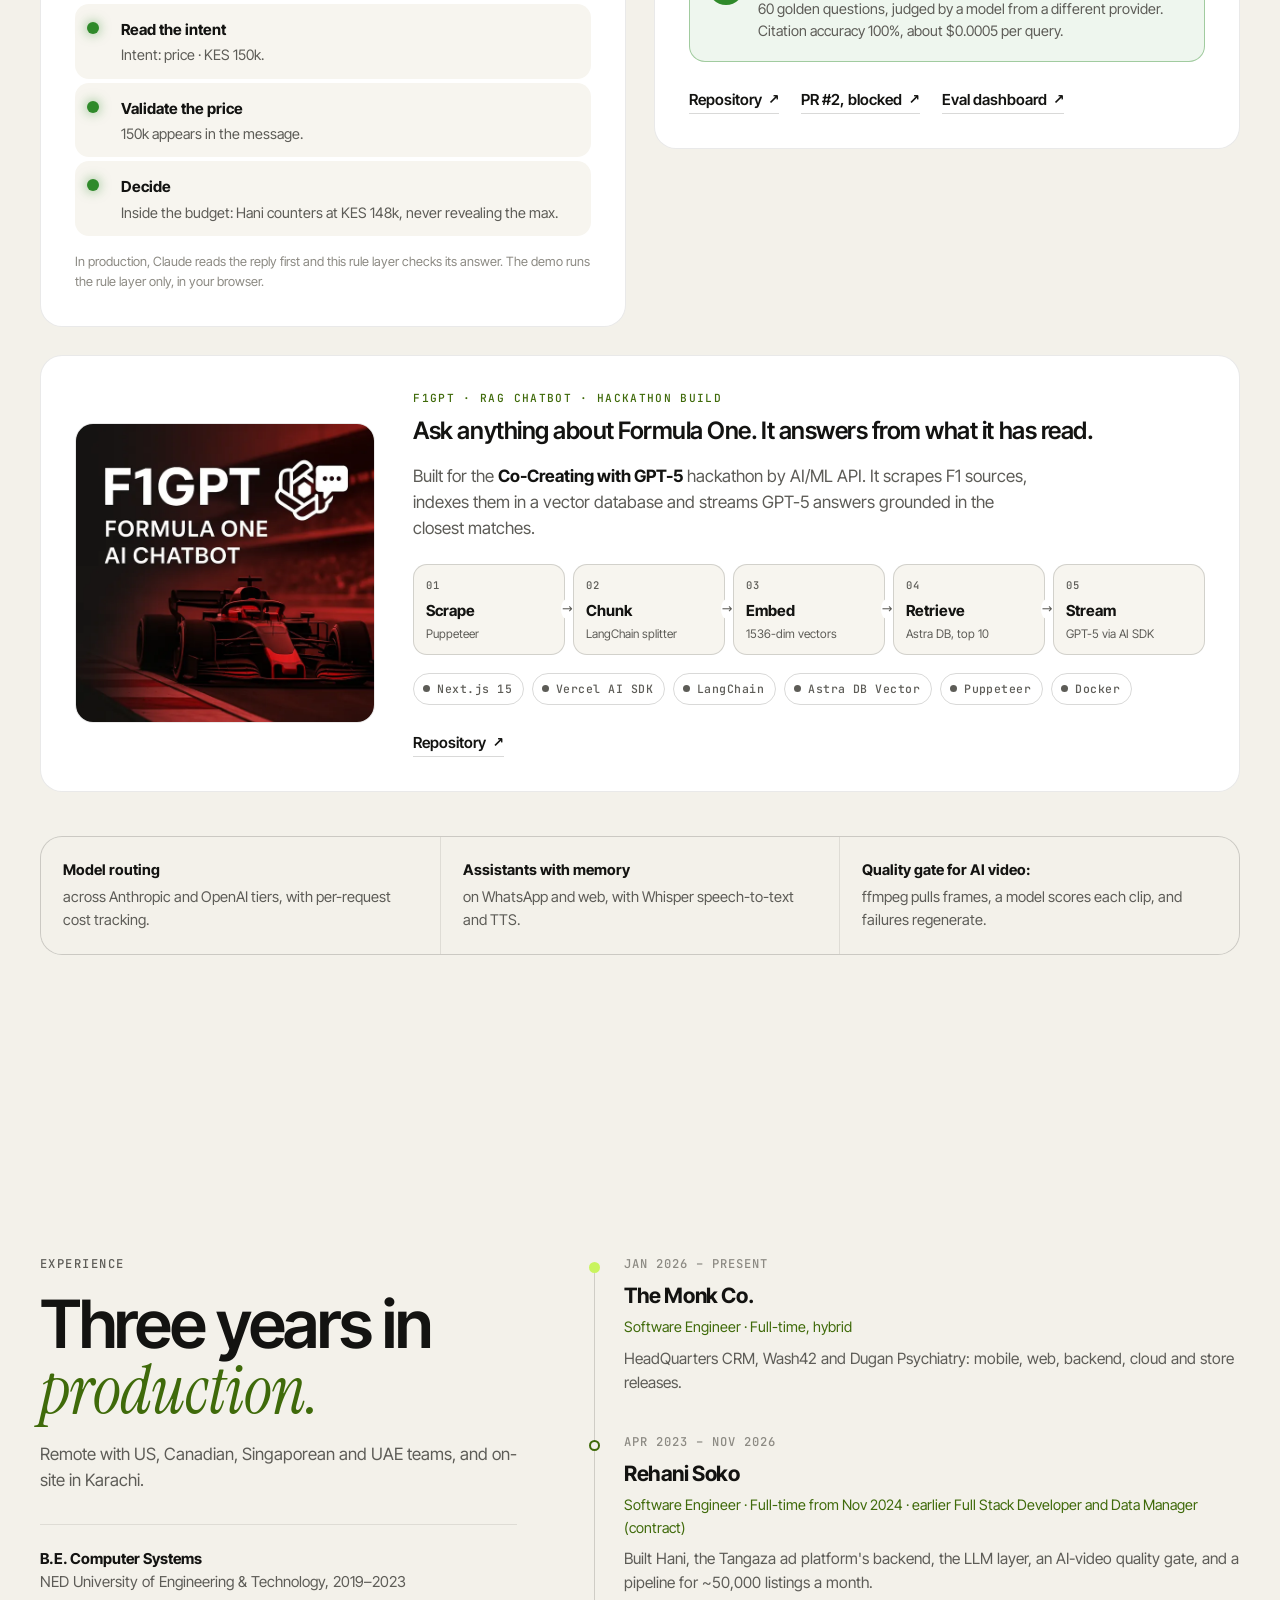
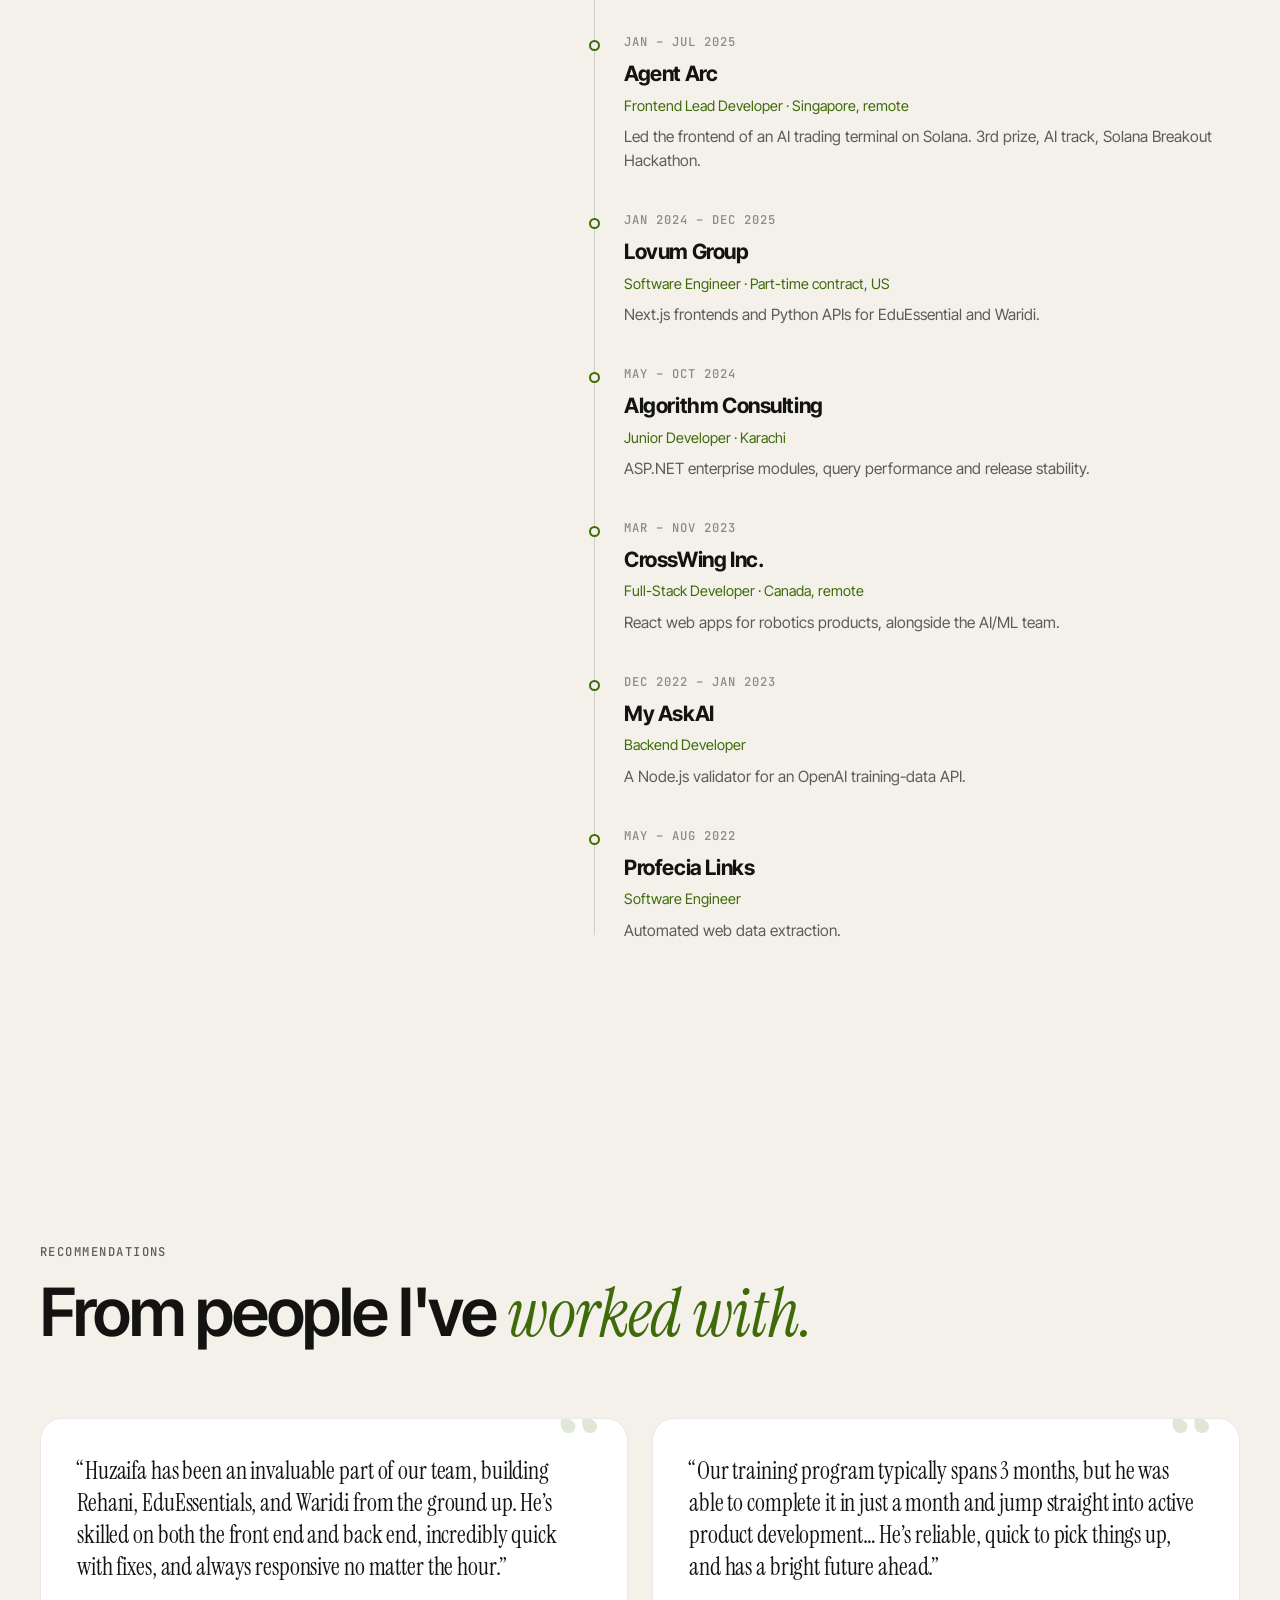
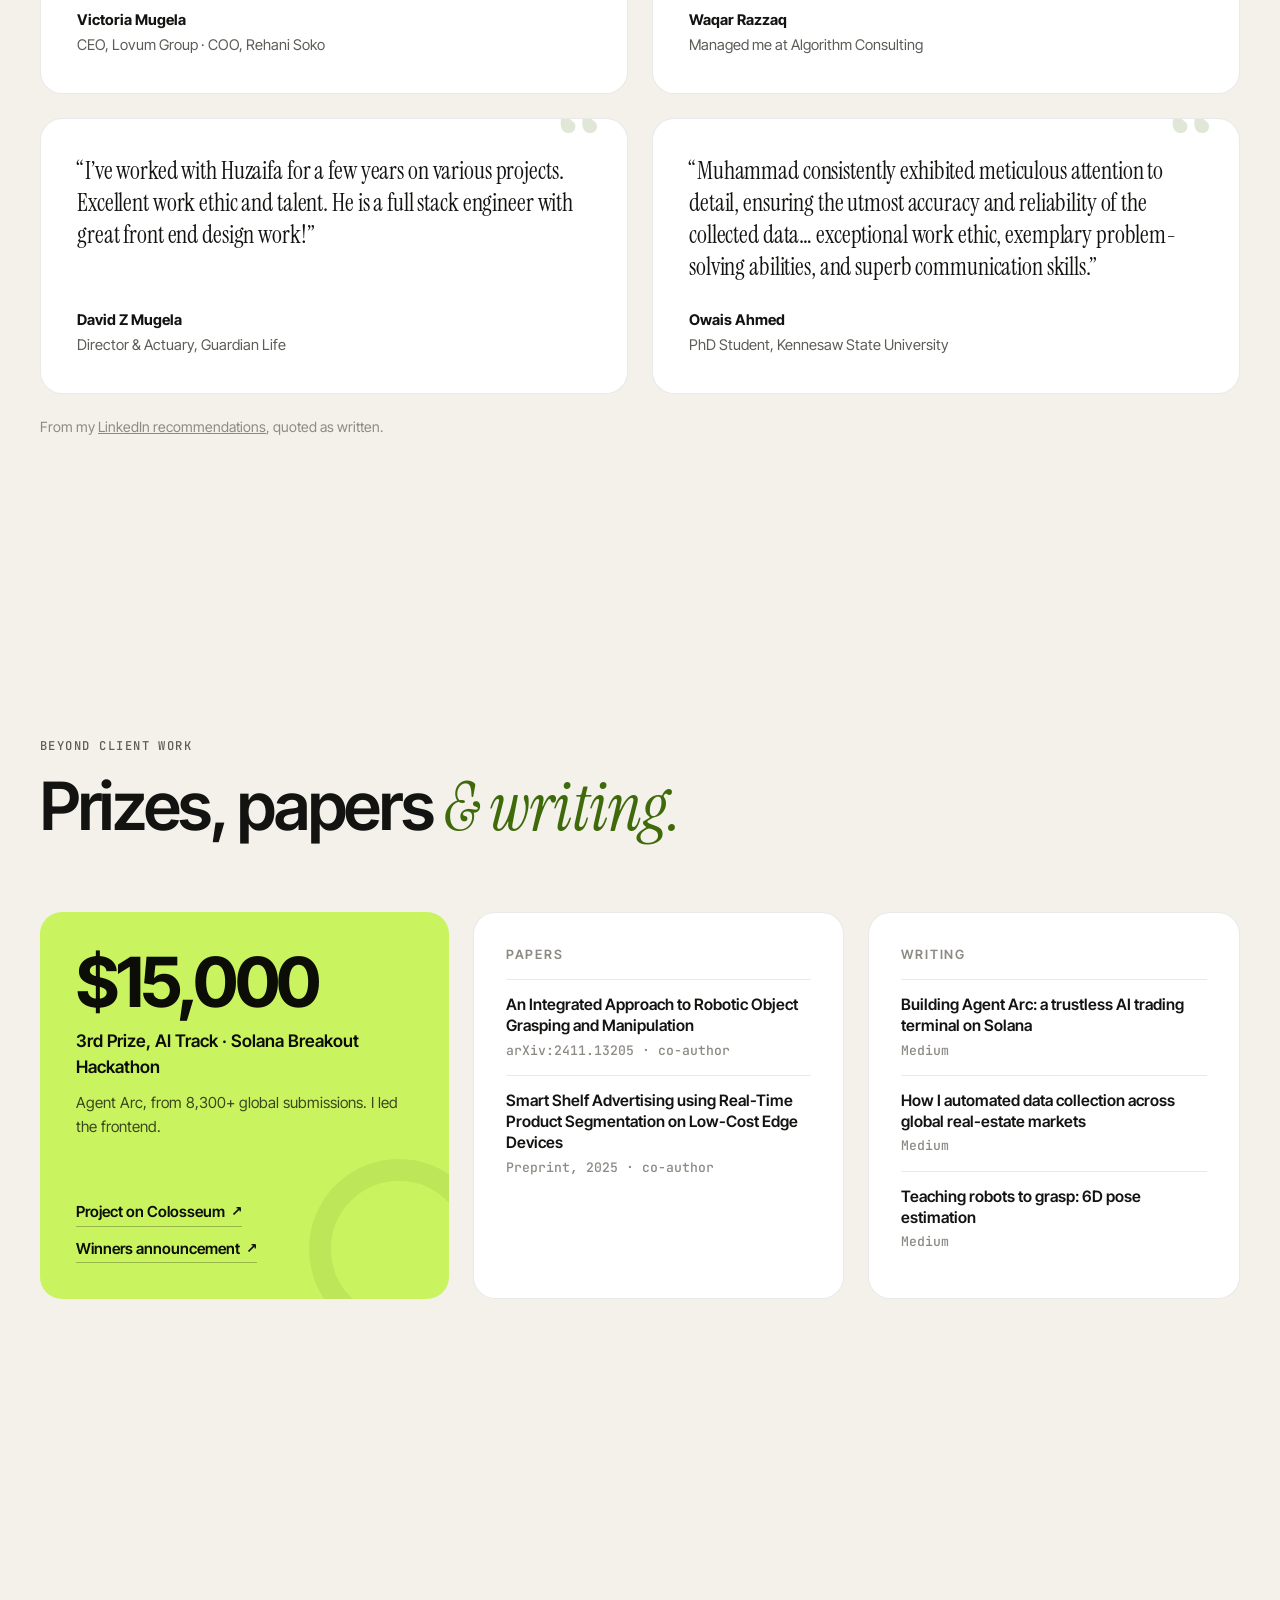
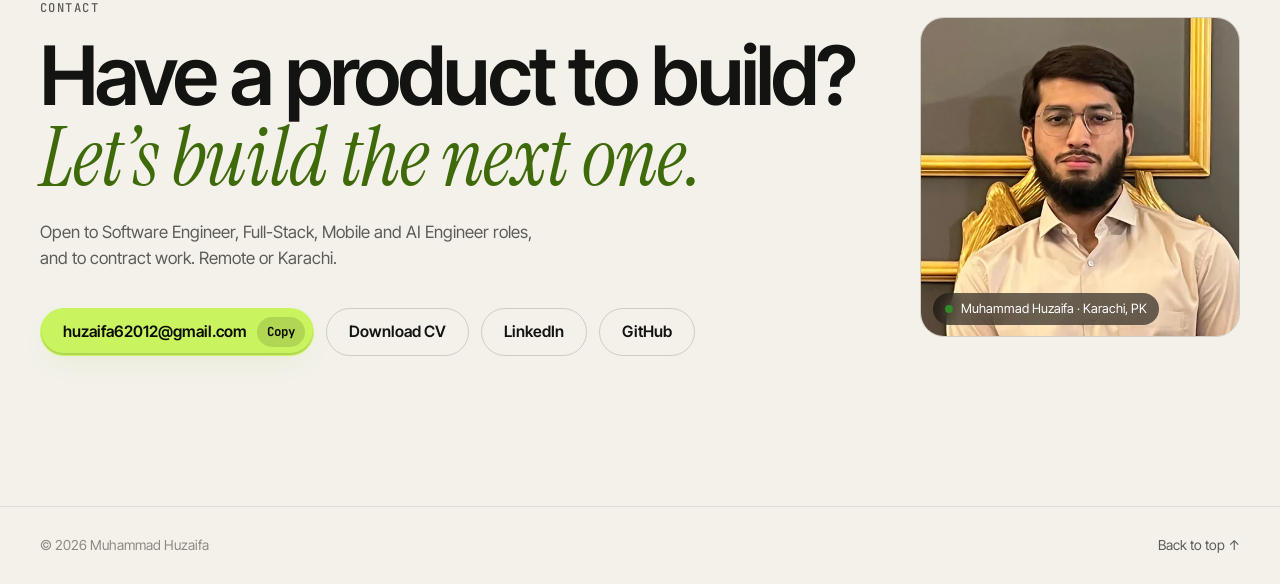
==== commit 2435c168: "ProperTkt Android is in review" ====
--- a/index.html
+++ b/index.html
@@ -139,10 +139,11 @@
             <li><a href="https://apps.apple.com/us/app/hani-by-rehani/id6830137760">Hani by Rehani · iOS · Live</a></li>
             <li><a href="https://play.google.com/store/apps/details?id=com.rehanisoko.hani">Hani by Rehani · Android · Live</a></li>
             <li><a href="https://apps.apple.com/app/propertkt/id6837506452">ProperTkt · iOS · Live</a></li>
+            <li>ProperTkt · Android · In review</li>
           </ul>
         </div>
         <div class="board-foot">
-          <span><b>5</b> apps built</span><span><b>5</b> live in stores</span><span><b>1</b> in review</span>
+          <span><b>5</b> apps built</span><span><b>5</b> live in stores</span><span><b>2</b> in review</span>
         </div>
       </div>
     </div>
@@ -345,7 +346,7 @@
             </div>
           </div>
           <ul class="chips" aria-label="Release status">
-            <li class="chip live">iOS · Live</li><li class="chip live">Web &amp; API · Live</li><li class="chip dev">Android · Up next</li>
+            <li class="chip live">iOS · Live</li><li class="chip live">Web &amp; API · Live</li><li class="chip review">Android · In review</li>
           </ul>
           <p class="role"><span>Role</span> Sole engineer: API, web, admin, mobile and AWS</p>
           <ul class="points">
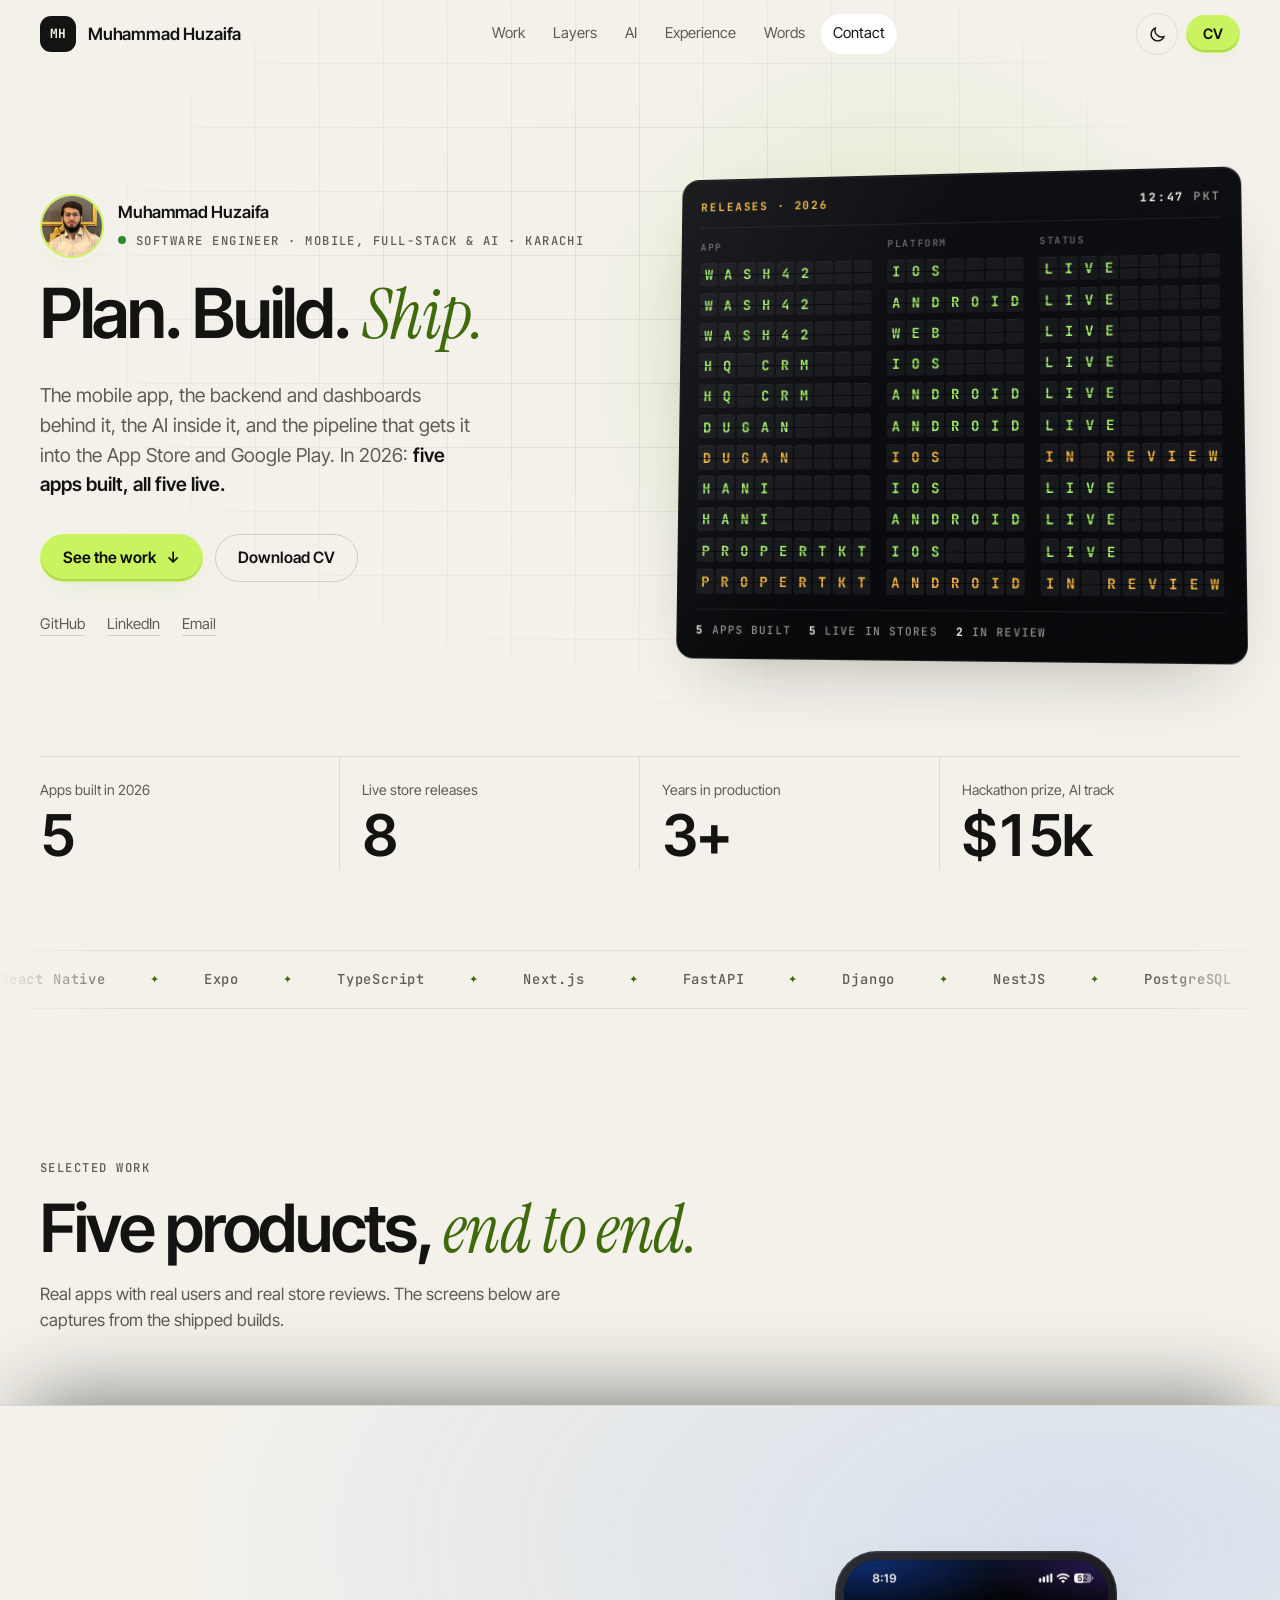
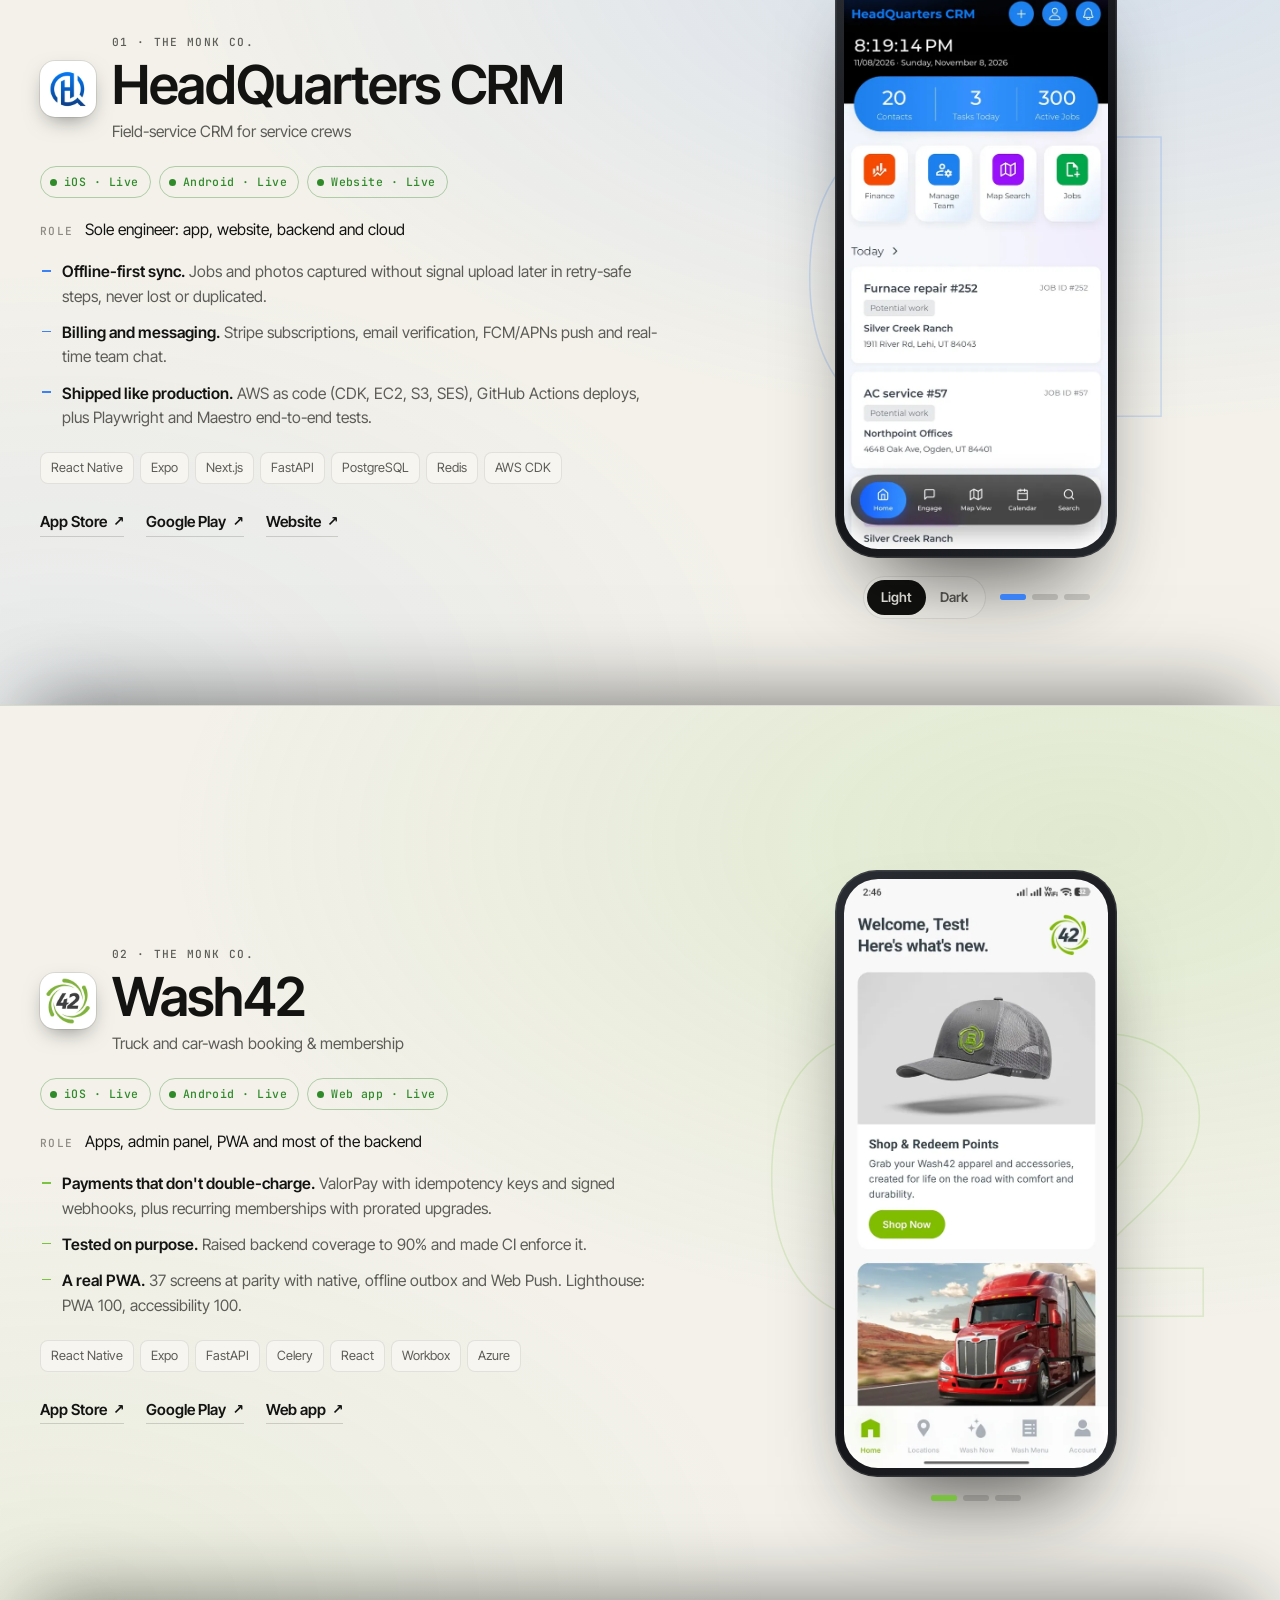
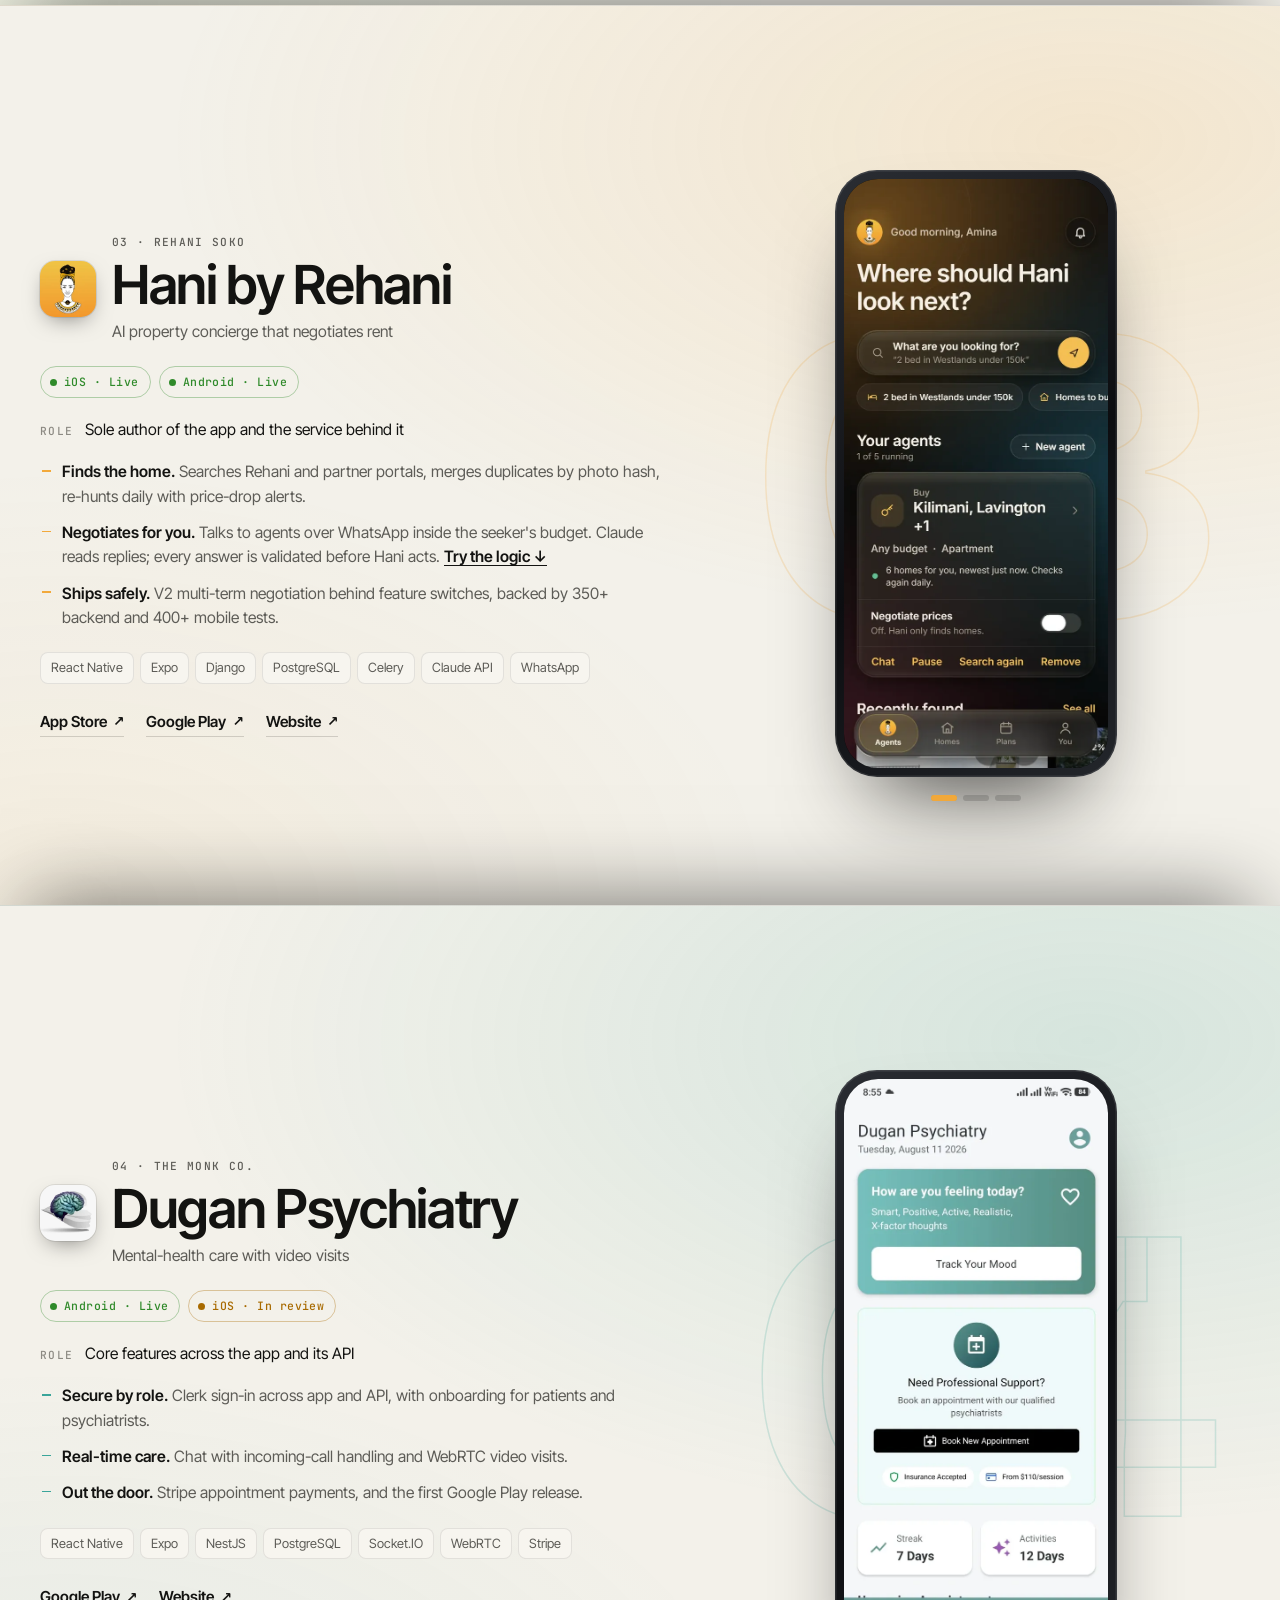
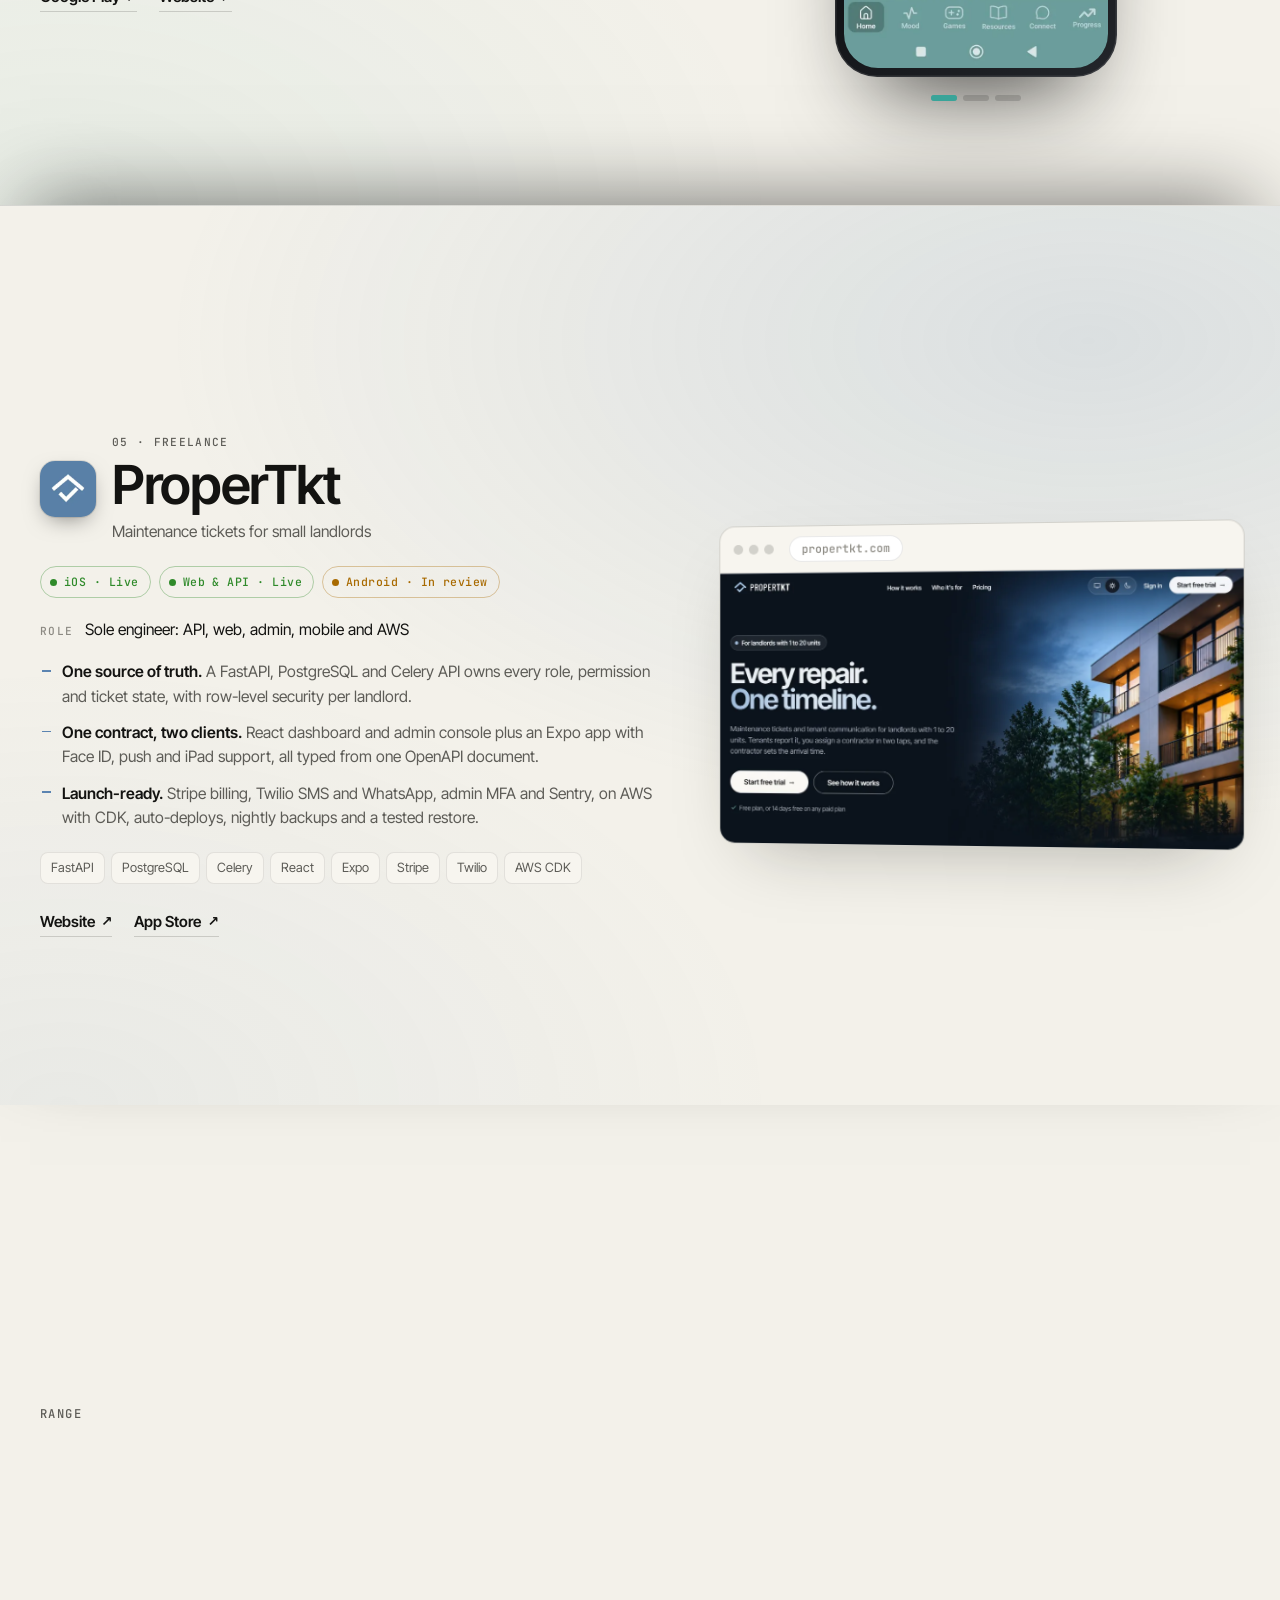
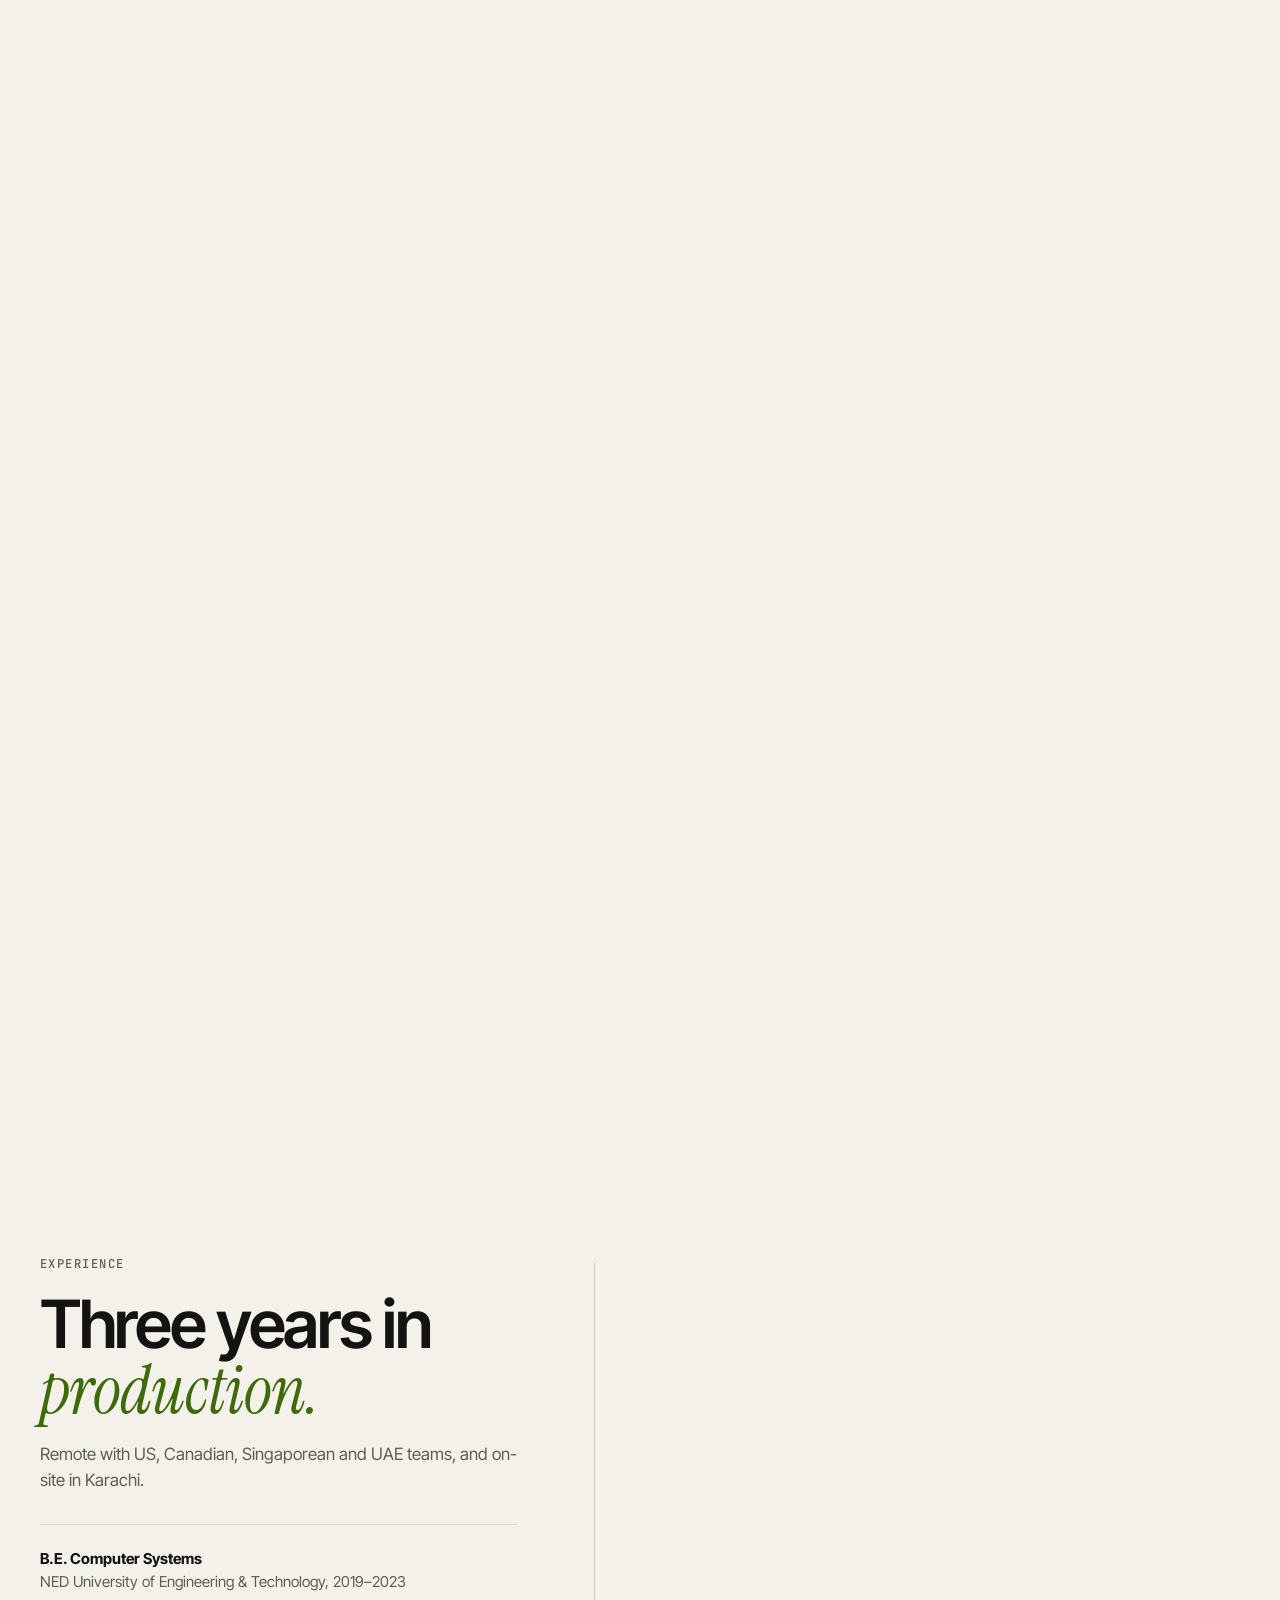
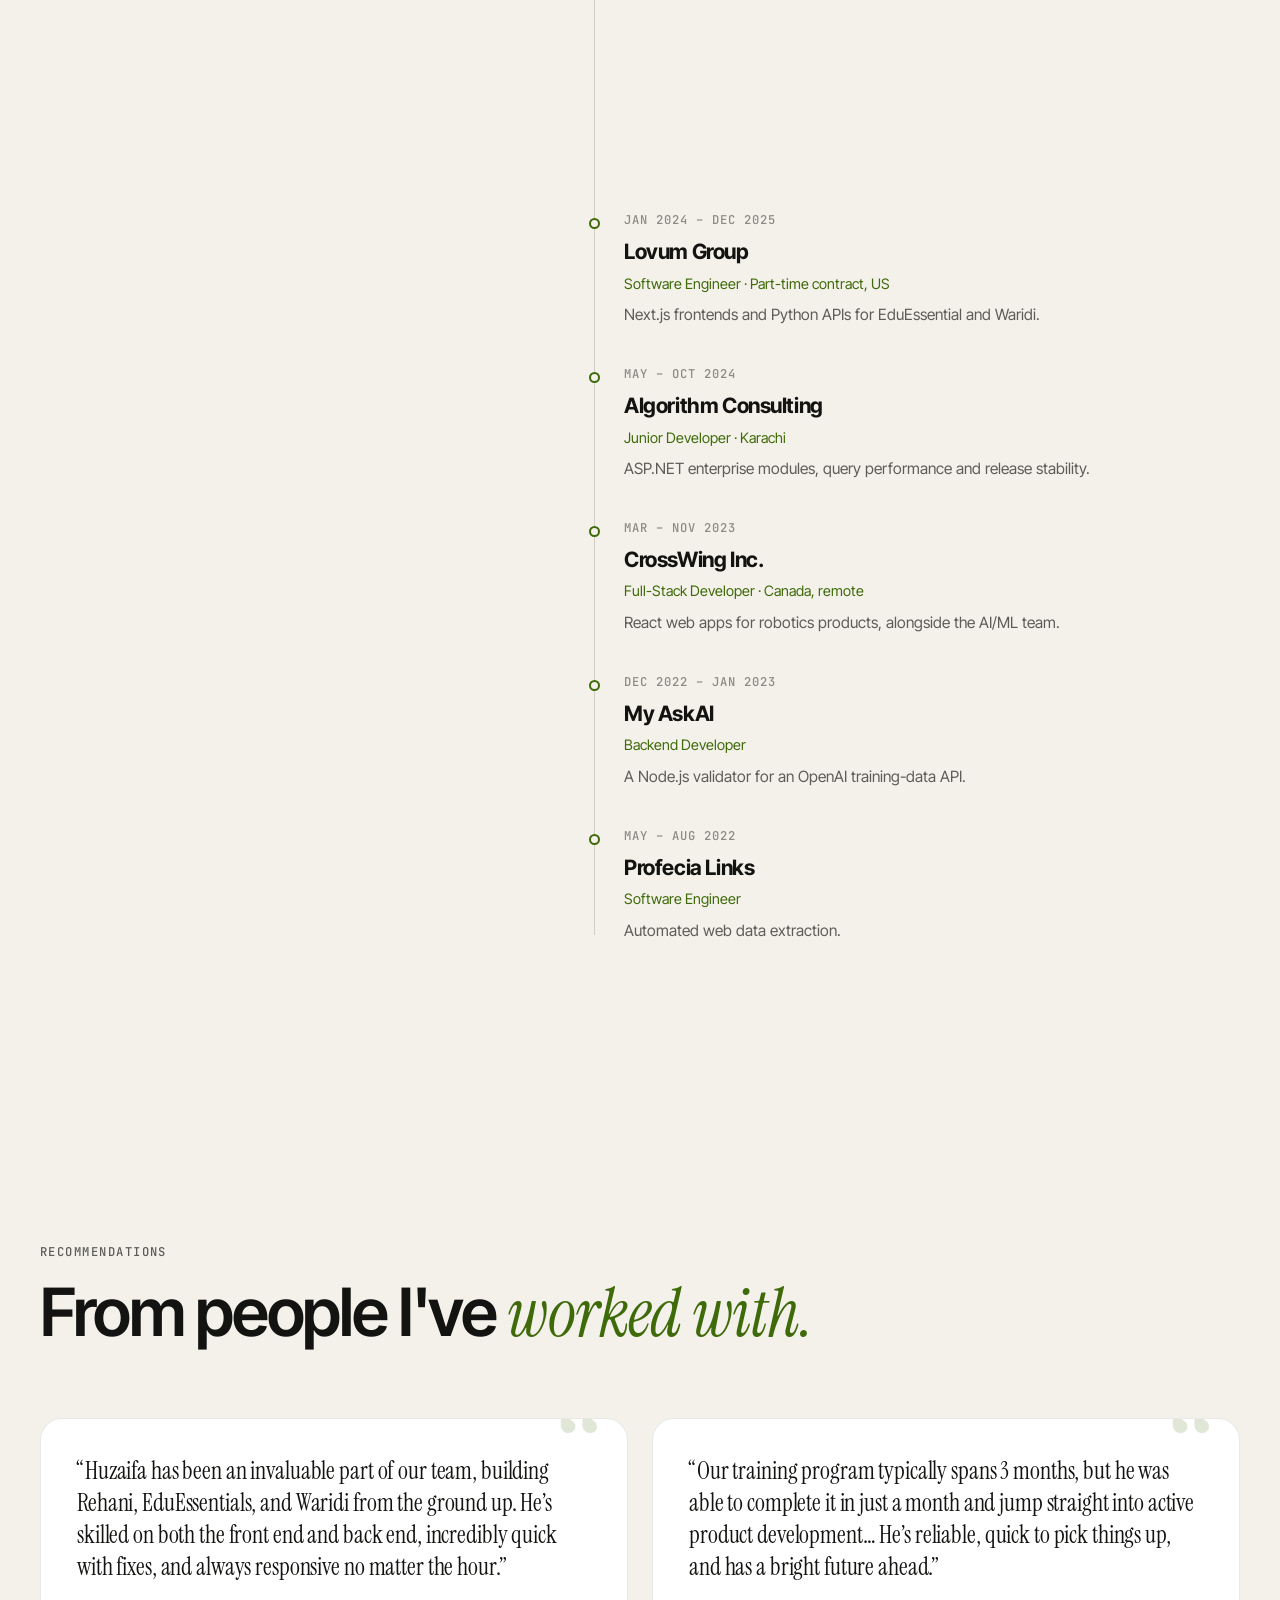
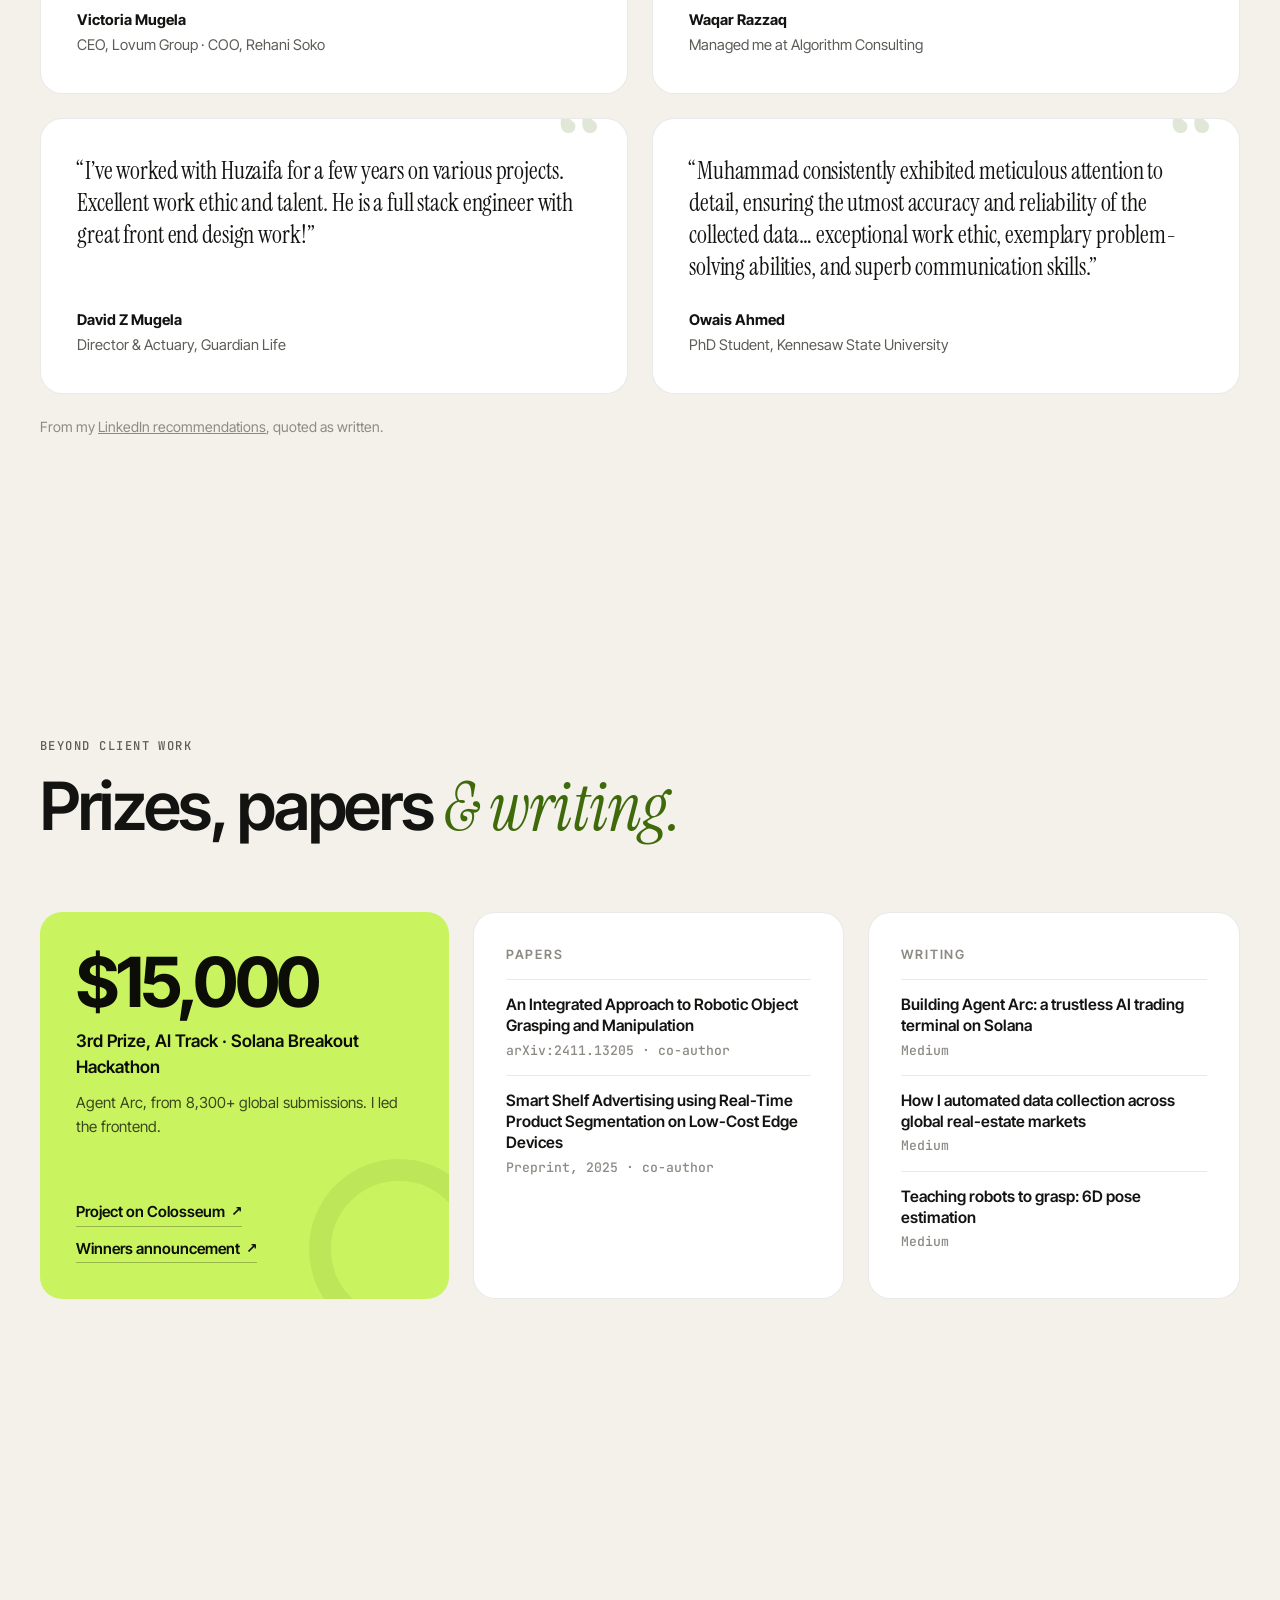
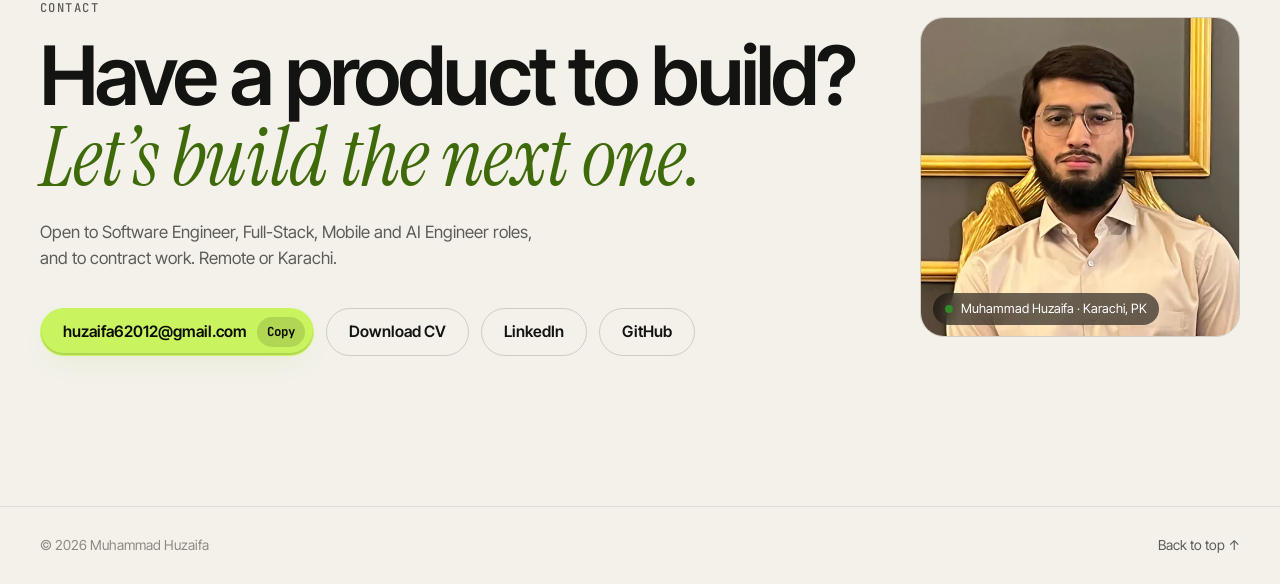
==== commit 32b444e1: "Update LinkedIn URL and 2026 employment types" ====
--- a/index.html
+++ b/index.html
@@ -36,7 +36,7 @@
   })();
 </script>
 <script type="application/ld+json">
-{"@context":"https://schema.org","@type":"Person","name":"Muhammad Huzaifa","jobTitle":"Software Engineer","url":"https://huzaifa620.github.io/portfolio/","email":"mailto:huzaifa62012@gmail.com","address":{"@type":"PostalAddress","addressLocality":"Karachi","addressCountry":"PK"},"alumniOf":"NED University of Engineering and Technology","worksFor":{"@type":"Organization","name":"The Monk Co.","url":"https://www.themonkco.com/"},"sameAs":["https://github.com/huzaifa620","https://www.linkedin.com/in/muhammad-huzaifa-2a3821249/","https://medium.com/@huzaifa6201"]}
+{"@context":"https://schema.org","@type":"Person","name":"Muhammad Huzaifa","jobTitle":"Software Engineer","url":"https://huzaifa620.github.io/portfolio/","email":"mailto:huzaifa62012@gmail.com","address":{"@type":"PostalAddress","addressLocality":"Karachi","addressCountry":"PK"},"alumniOf":"NED University of Engineering and Technology","worksFor":{"@type":"Organization","name":"The Monk Co.","url":"https://www.themonkco.com/"},"sameAs":["https://github.com/huzaifa620","https://www.linkedin.com/in/muhammad-huzaifa-siddiq-2a3821249/","https://medium.com/@huzaifa6201"]}
 </script>
 <script src="assets/main.js" defer></script>
 </head>
@@ -82,7 +82,7 @@
       <p class="mm-status"><span class="dot-live" aria-hidden="true"></span>Open to roles · Remote or Karachi</p>
       <div class="mm-social">
         <a href="https://github.com/huzaifa620" target="_blank" rel="noopener">GitHub</a>
-        <a href="https://www.linkedin.com/in/muhammad-huzaifa-2a3821249/" target="_blank" rel="noopener">LinkedIn</a>
+        <a href="https://www.linkedin.com/in/muhammad-huzaifa-siddiq-2a3821249/" target="_blank" rel="noopener">LinkedIn</a>
         <a href="mailto:huzaifa62012@gmail.com">Email</a>
       </div>
       <a class="btn btn-accent mm-cv" href="assets/pdf/Muhammad-Huzaifa-Software-Engineer.pdf" target="_blank" rel="noopener">Download CV <span aria-hidden="true">↓</span></a>
@@ -112,7 +112,7 @@
       </div>
       <ul class="hero-links reveal" aria-label="Profiles">
         <li><a href="https://github.com/huzaifa620" target="_blank" rel="noopener">GitHub</a></li>
-        <li><a href="https://www.linkedin.com/in/muhammad-huzaifa-2a3821249/" target="_blank" rel="noopener">LinkedIn</a></li>
+        <li><a href="https://www.linkedin.com/in/muhammad-huzaifa-siddiq-2a3821249/" target="_blank" rel="noopener">LinkedIn</a></li>
         <li><a href="mailto:huzaifa62012@gmail.com">Email</a></li>
       </ul>
     </div>
@@ -541,7 +541,7 @@
         <div class="t-when">Apr 2023 – Nov 2026</div>
         <div class="t-what">
           <h3><a href="https://www.rehanisoko.com/" target="_blank" rel="noopener">Rehani Soko</a></h3>
-          <p class="t-role">Software Engineer · Full-time from Nov 2024 · earlier Full Stack Developer and Data Manager (contract)</p>
+          <p class="t-role">Software Engineer · Full-time Nov 2024 – Dec 2025, part-time from Jan 2026 · earlier Full Stack Developer and Data Manager (contract)</p>
           <p>Built Hani, the Tangaza ad platform's backend, the LLM layer, an AI-video quality gate, and a pipeline for ~50,000 listings a month.</p>
         </div>
       </li>
@@ -622,7 +622,7 @@
         <figcaption><b>Owais Ahmed</b><span>PhD Student, Kennesaw State University</span></figcaption>
       </figure>
     </div>
-    <p class="words-src reveal">From my <a href="https://www.linkedin.com/in/muhammad-huzaifa-2a3821249/details/recommendations/" target="_blank" rel="noopener">LinkedIn recommendations</a>, quoted as written.</p>
+    <p class="words-src reveal">From my <a href="https://www.linkedin.com/in/muhammad-huzaifa-siddiq-2a3821249/details/recommendations/" target="_blank" rel="noopener">LinkedIn recommendations</a>, quoted as written.</p>
   </div>
 </section>
 
@@ -670,7 +670,7 @@
         <span class="copy-label">huzaifa62012@gmail.com</span><span class="copy-hint" aria-hidden="true">Copy</span>
       </button>
       <a class="btn btn-ghost" href="assets/pdf/Muhammad-Huzaifa-Software-Engineer.pdf" target="_blank" rel="noopener">Download CV</a>
-      <a class="btn btn-ghost" href="https://www.linkedin.com/in/muhammad-huzaifa-2a3821249/" target="_blank" rel="noopener">LinkedIn</a>
+      <a class="btn btn-ghost" href="https://www.linkedin.com/in/muhammad-huzaifa-siddiq-2a3821249/" target="_blank" rel="noopener">LinkedIn</a>
       <a class="btn btn-ghost" href="https://github.com/huzaifa620" target="_blank" rel="noopener">GitHub</a>
     </div>
     </div>
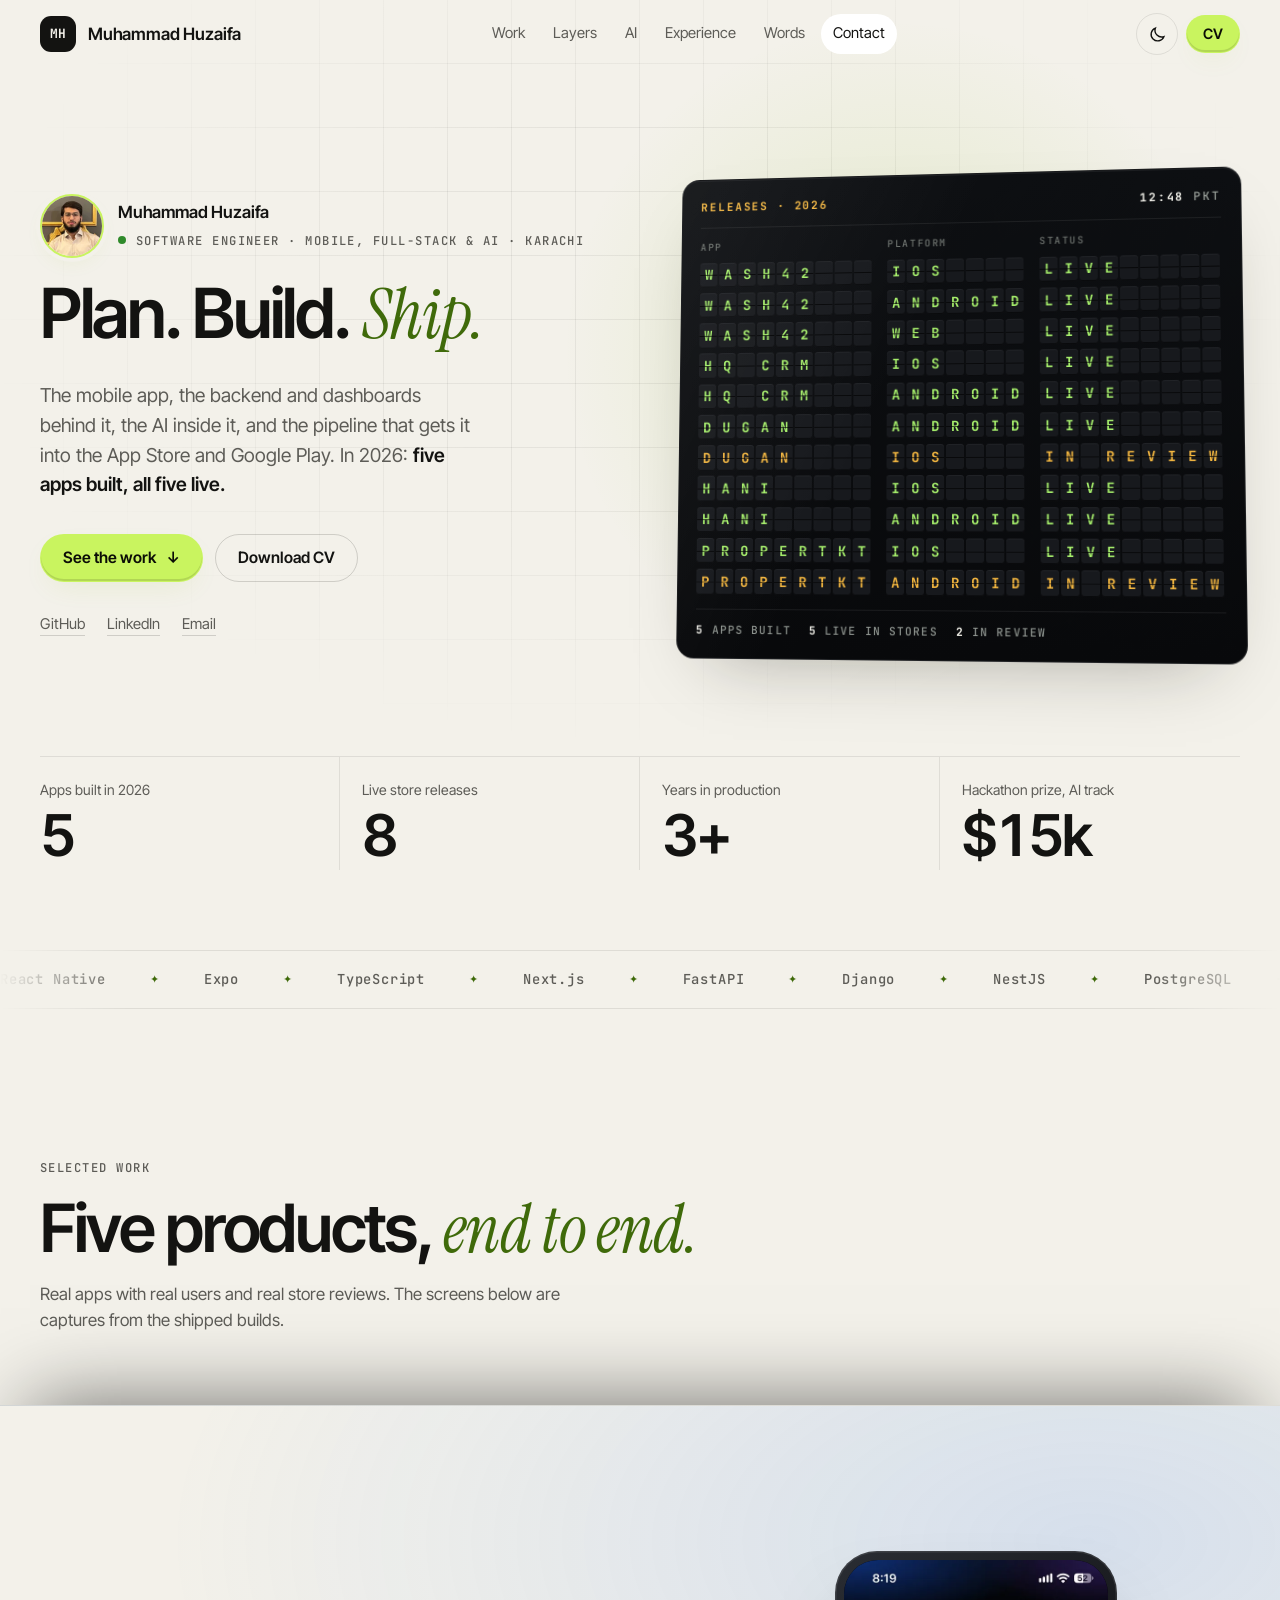
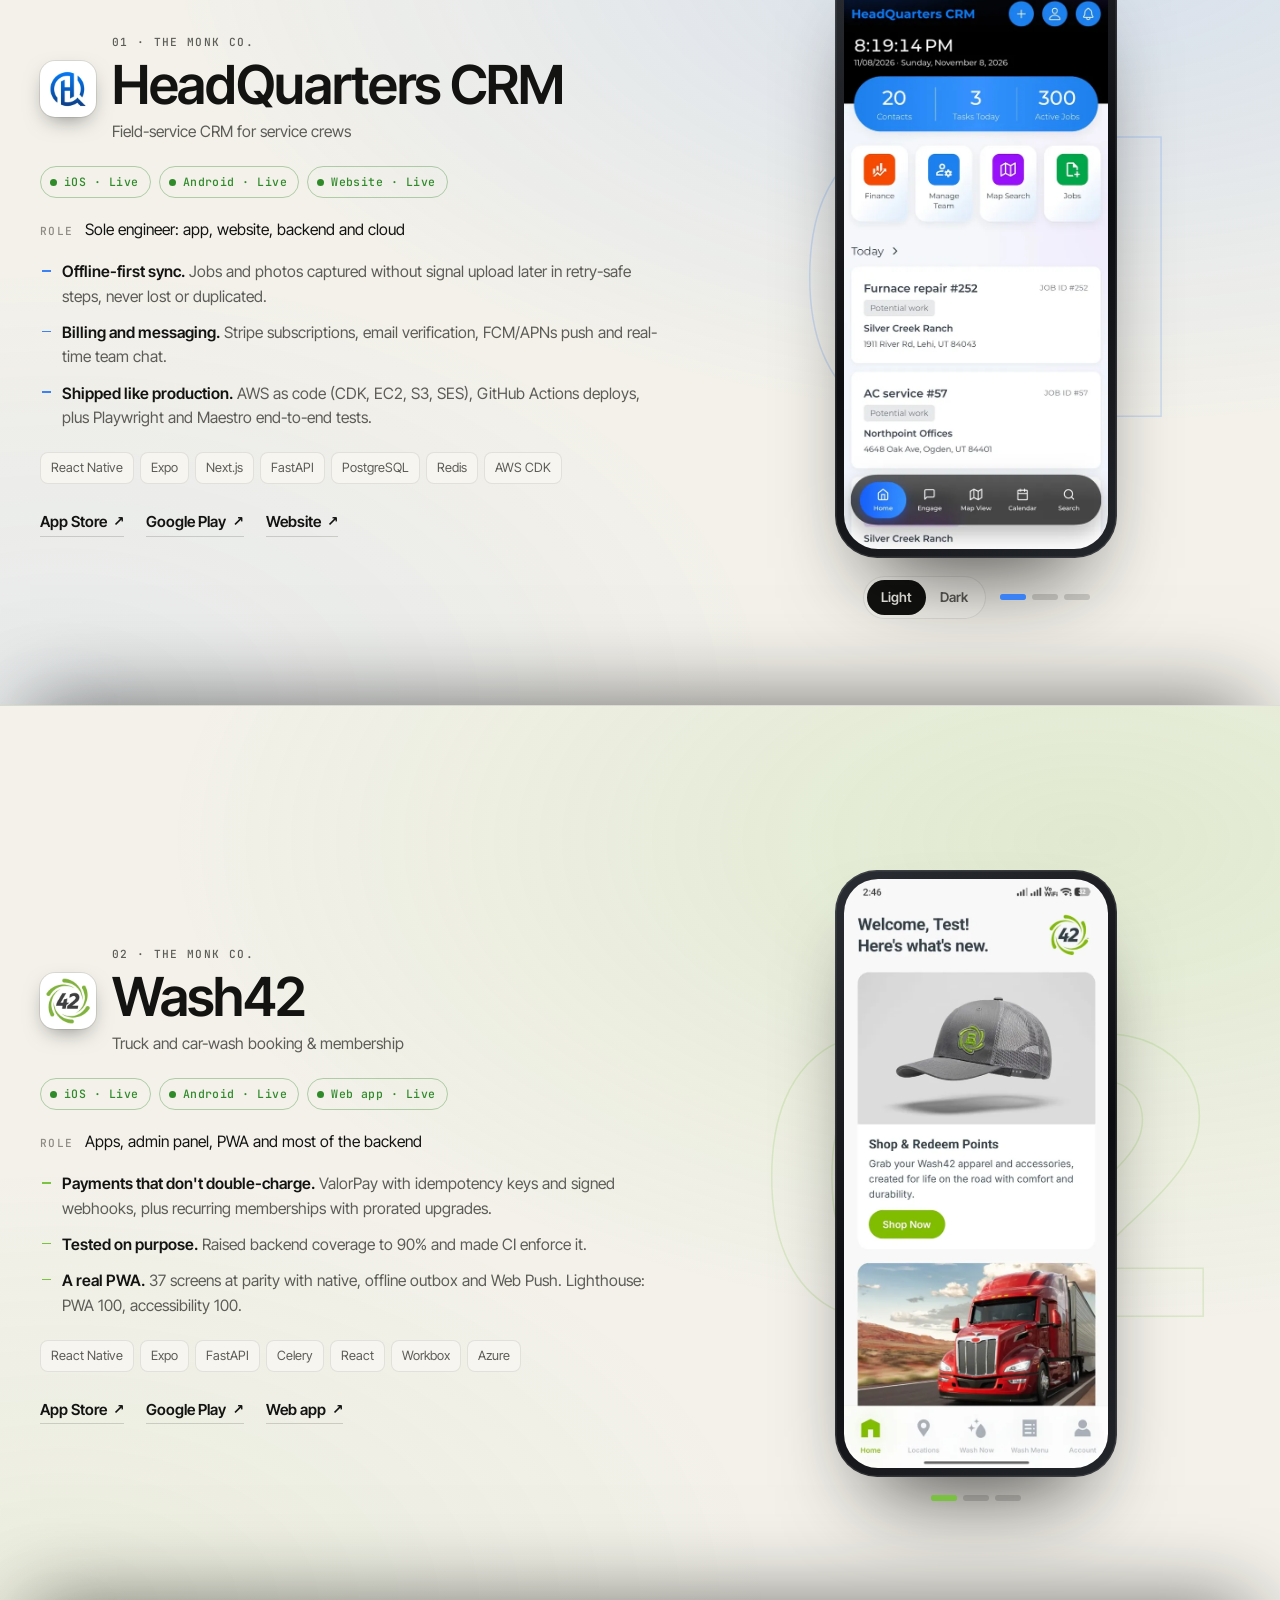
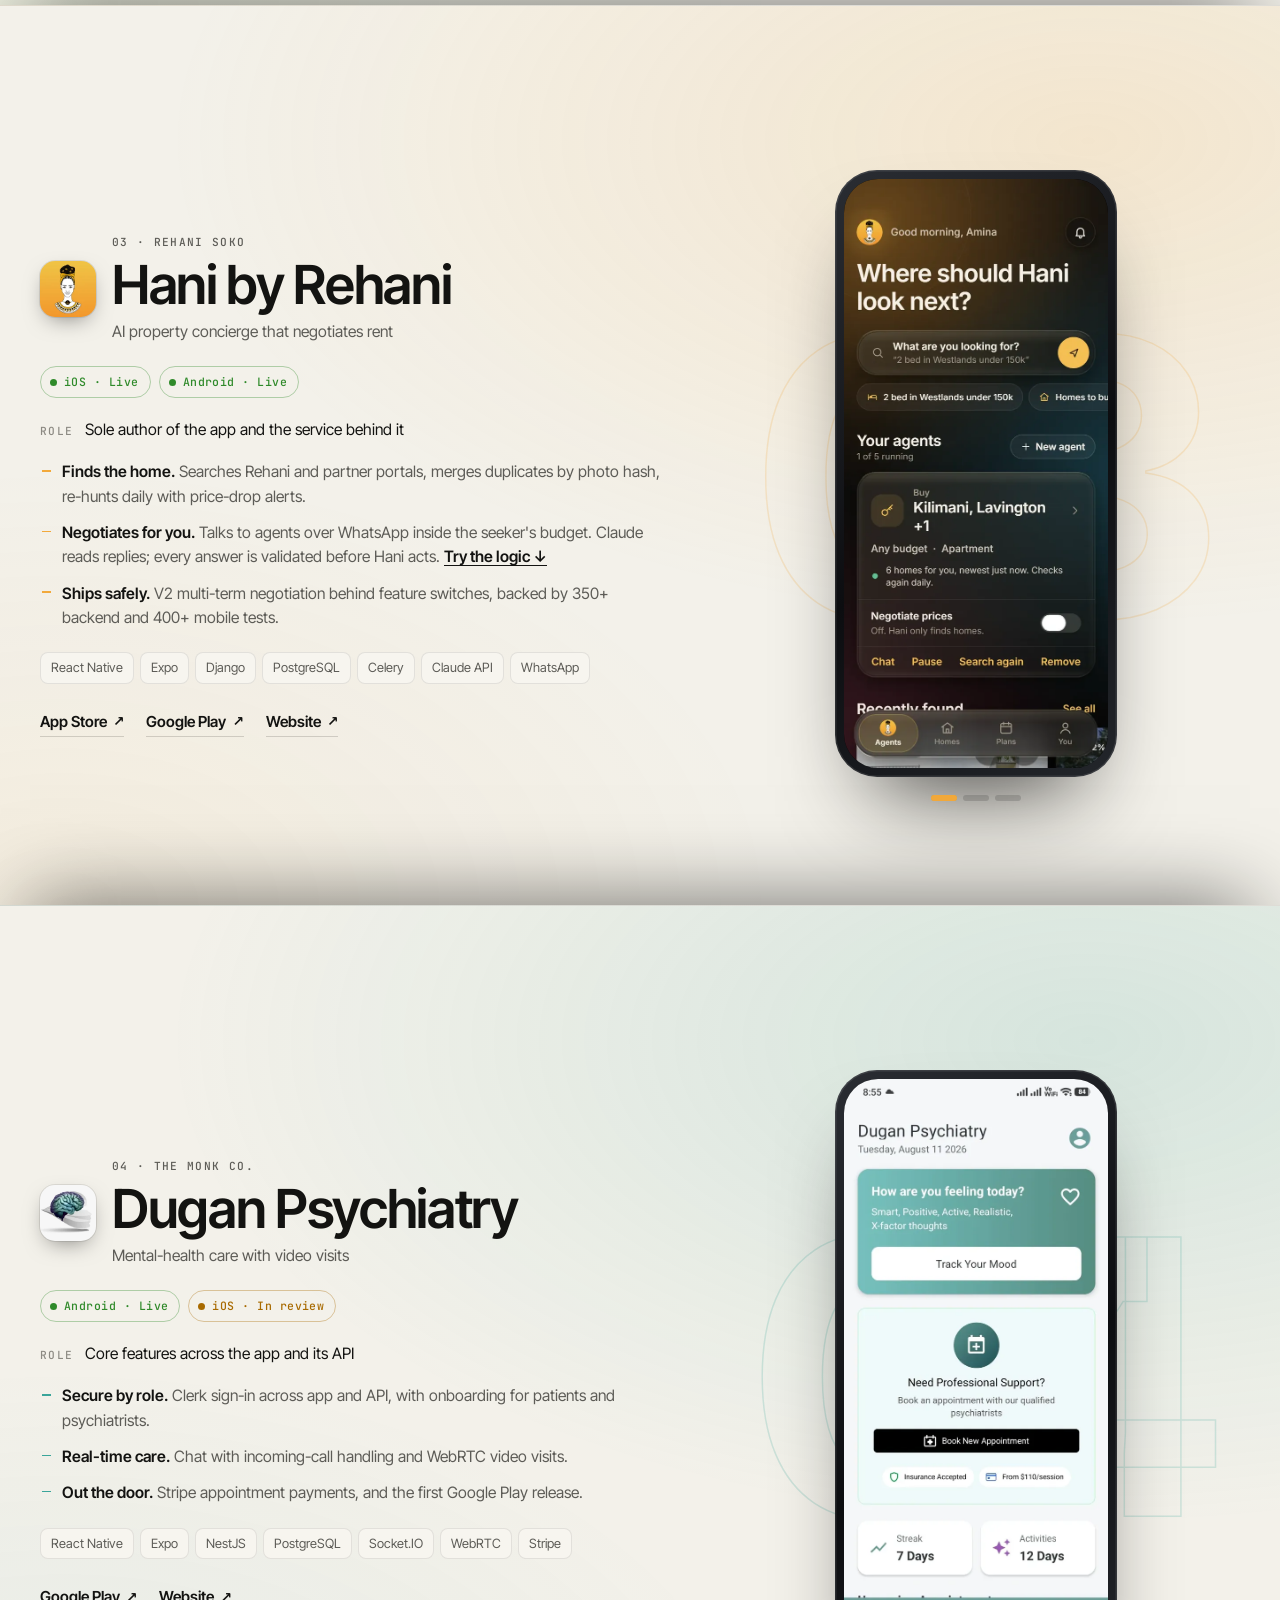
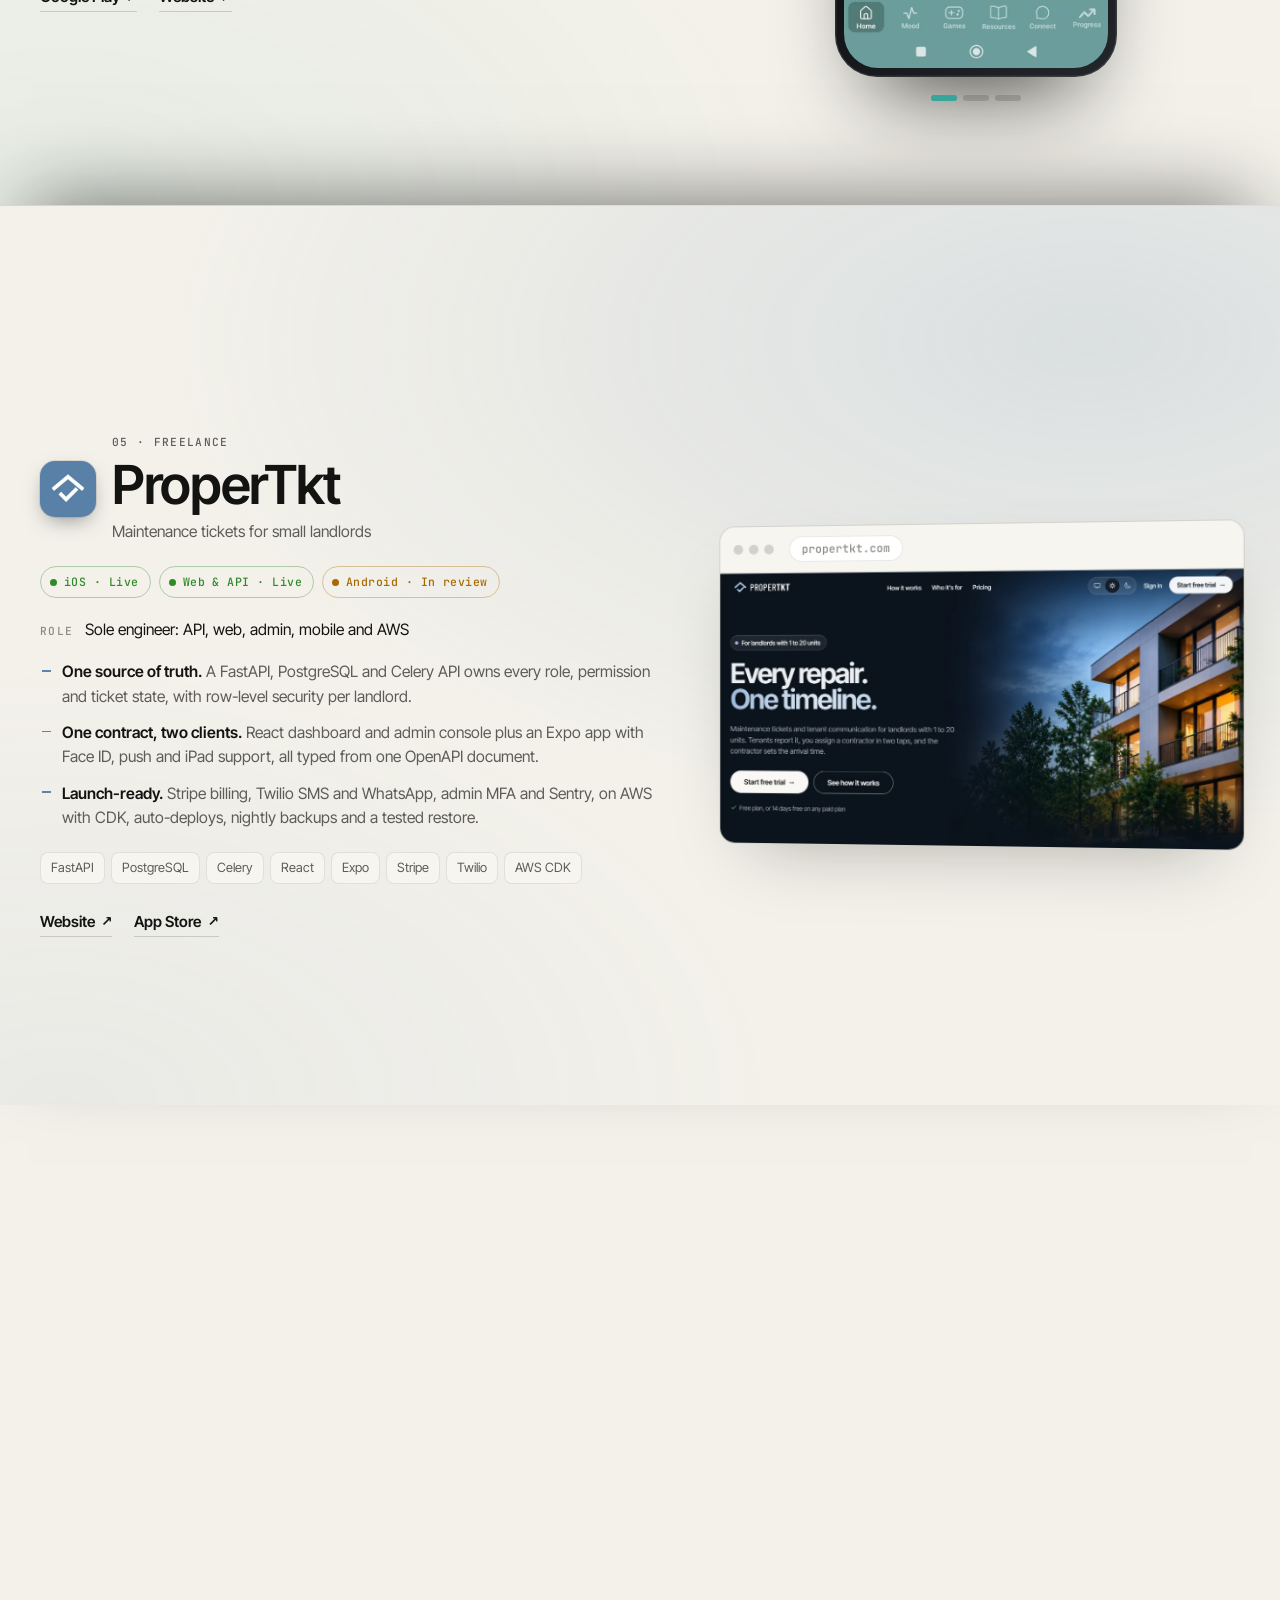
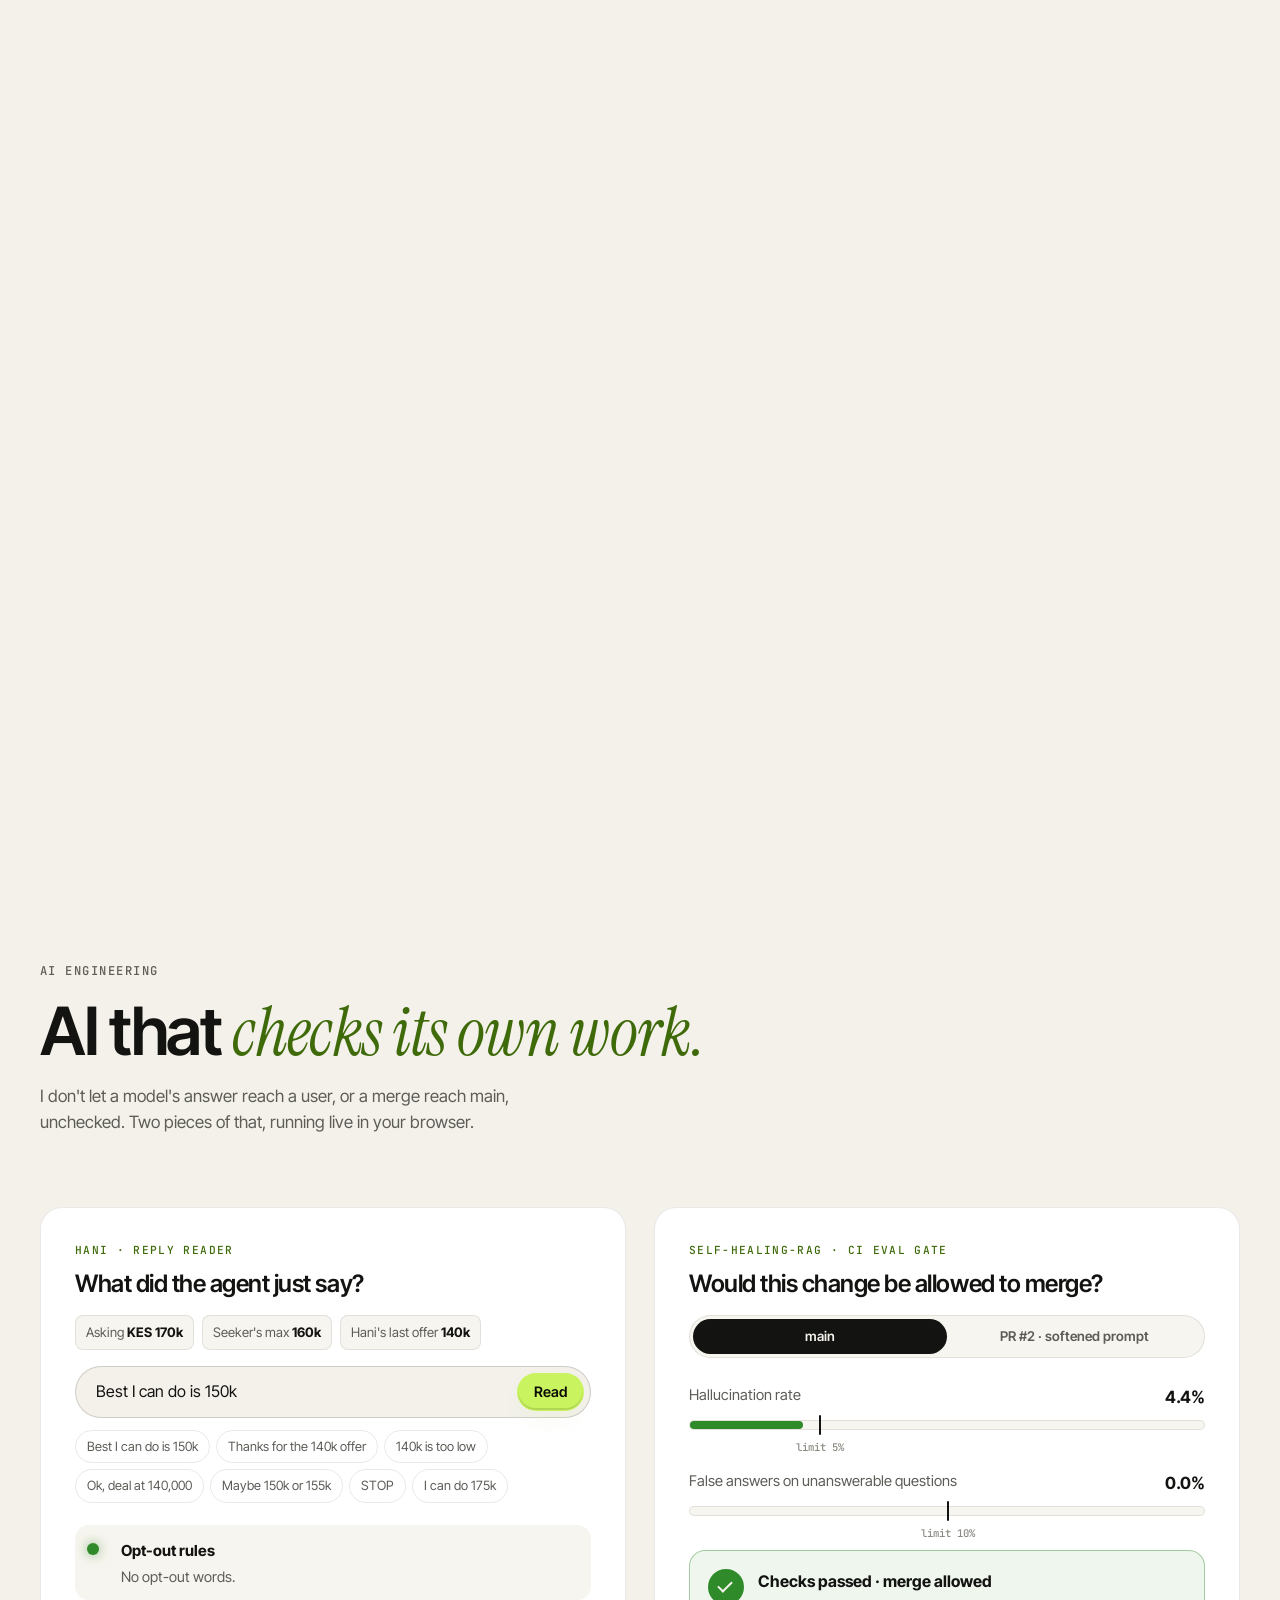
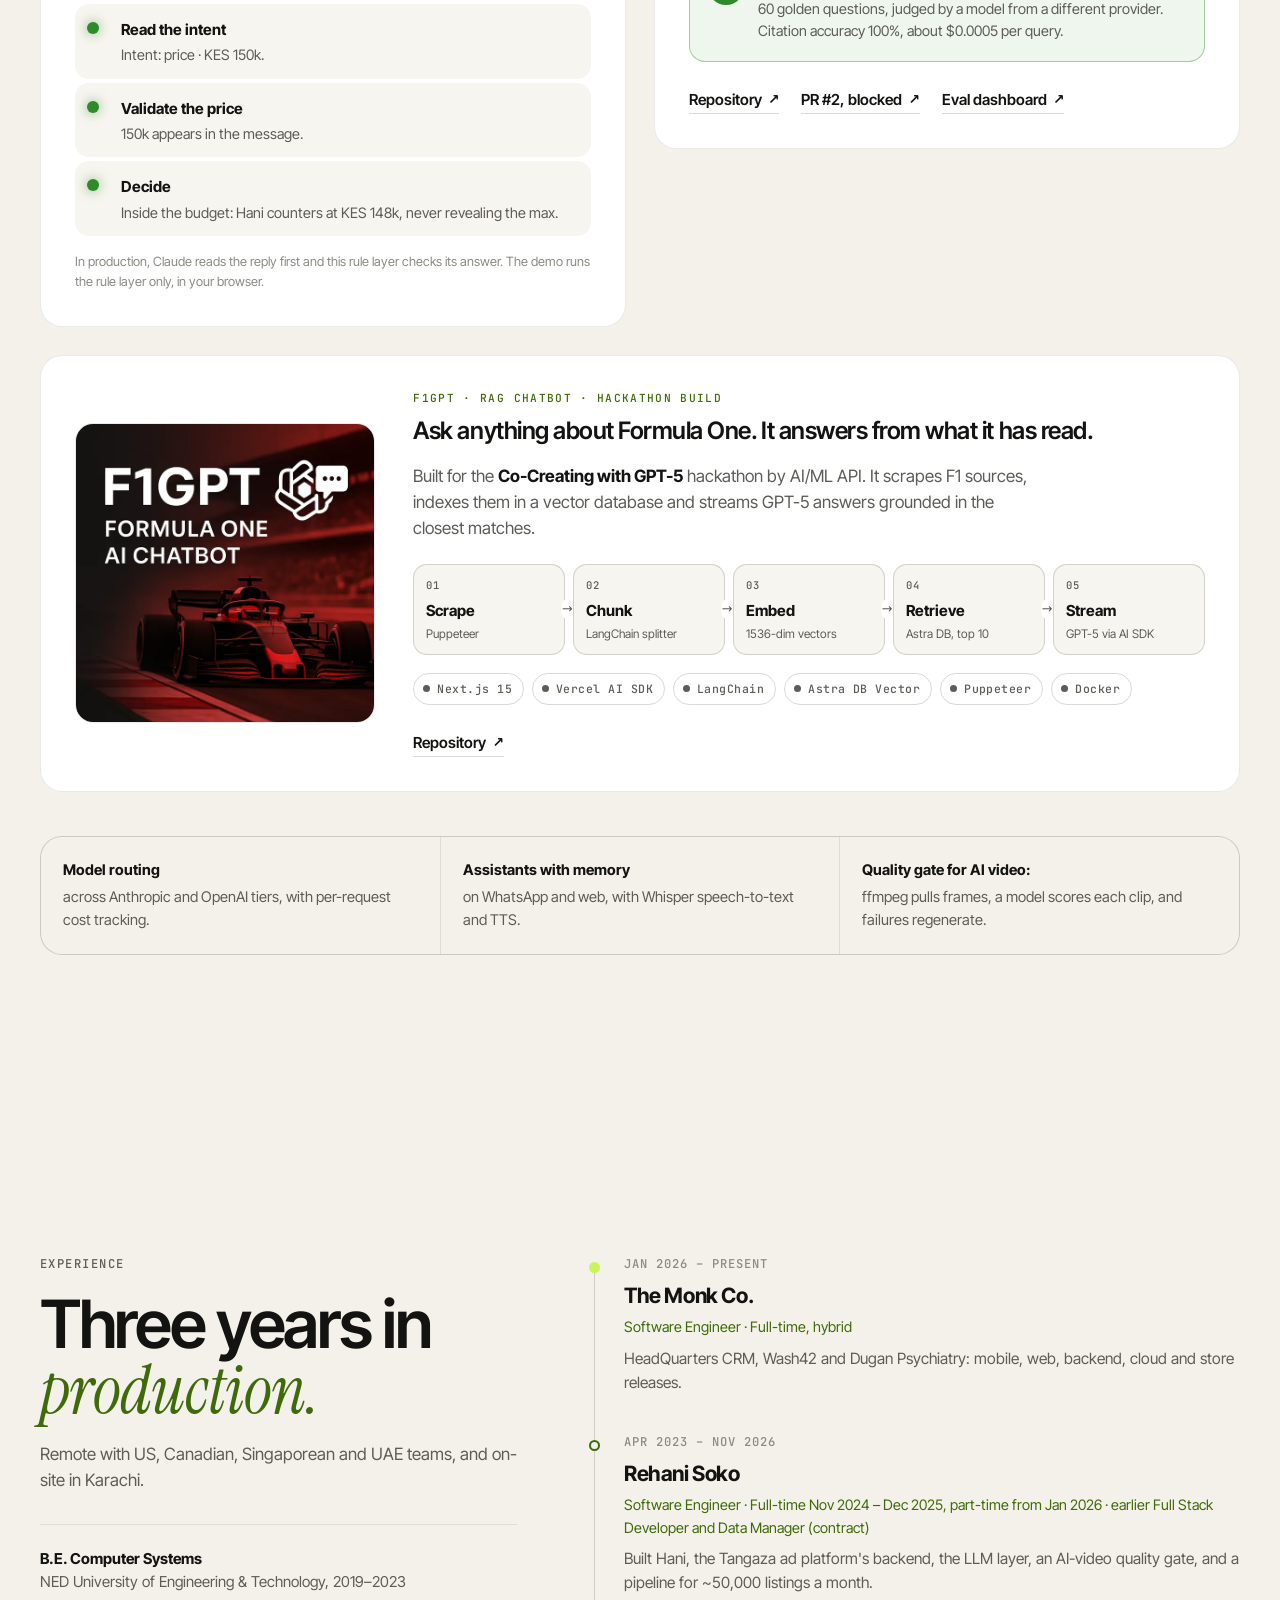
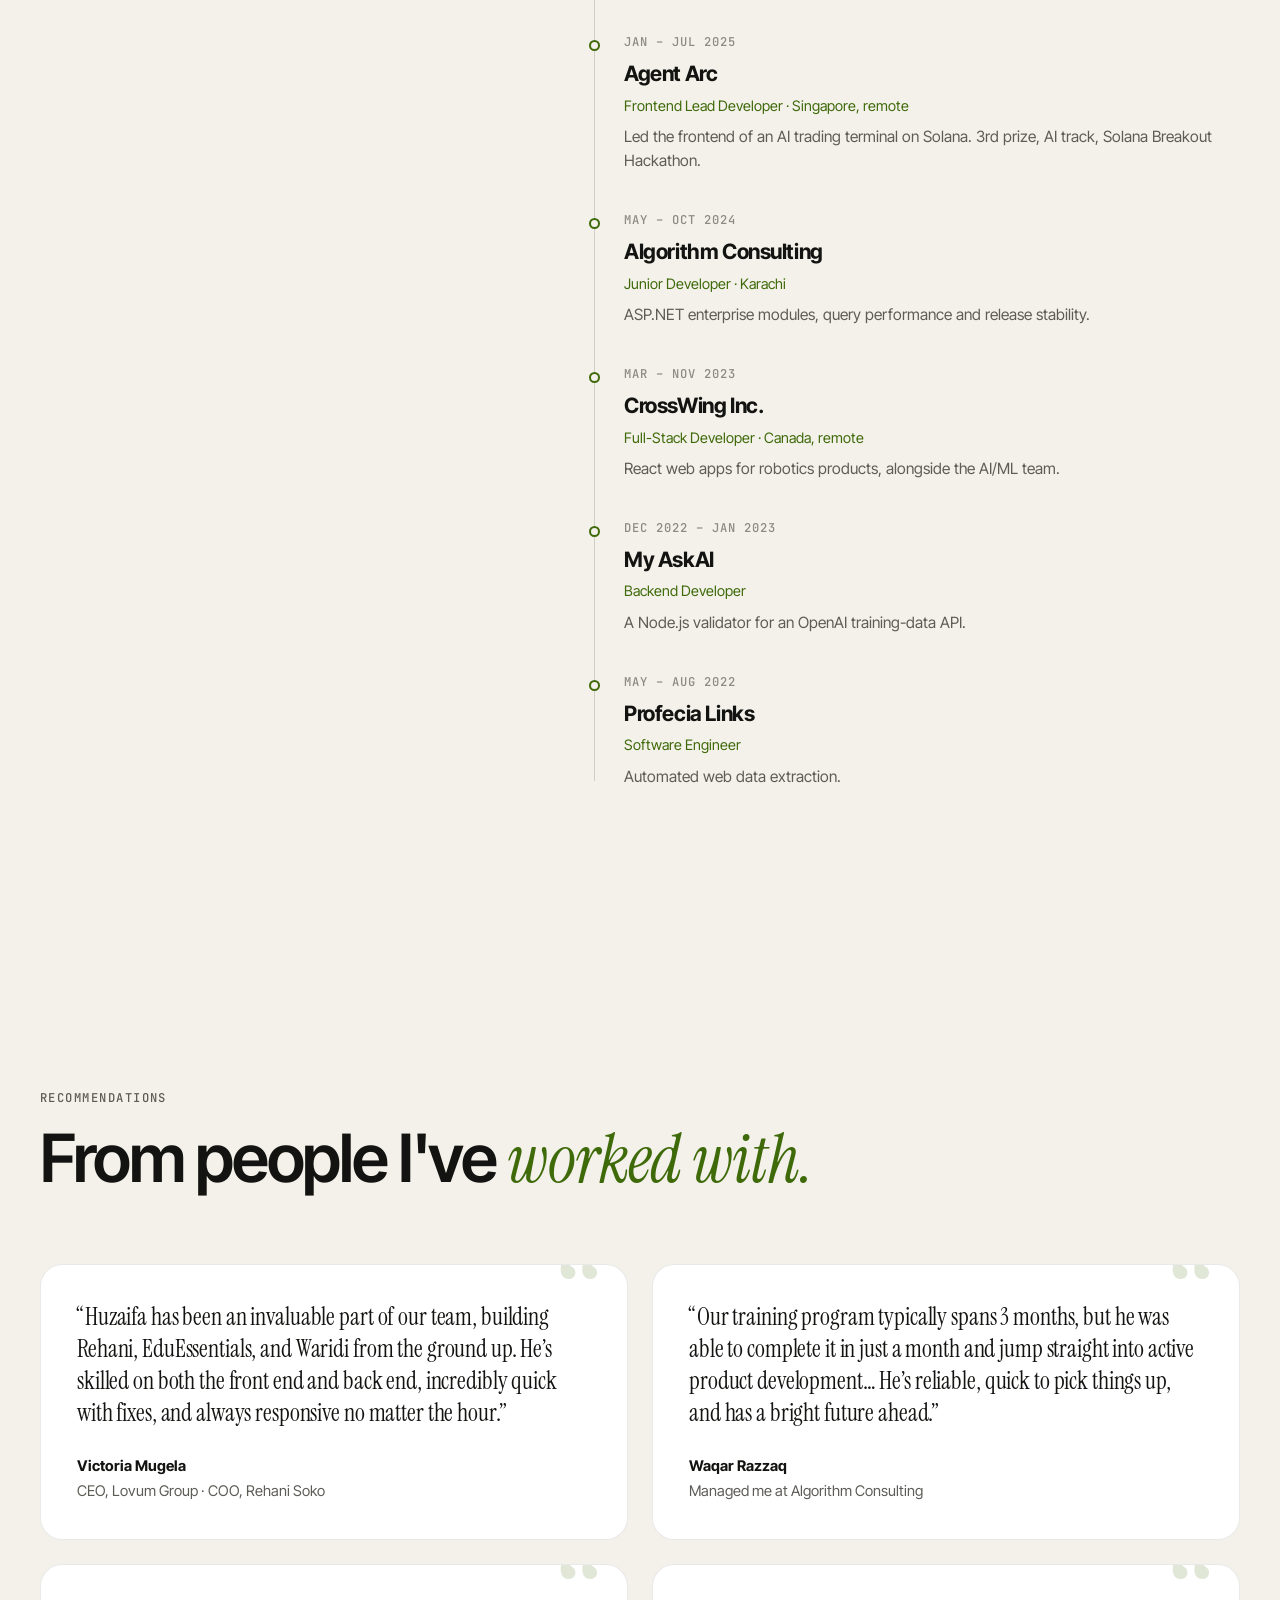
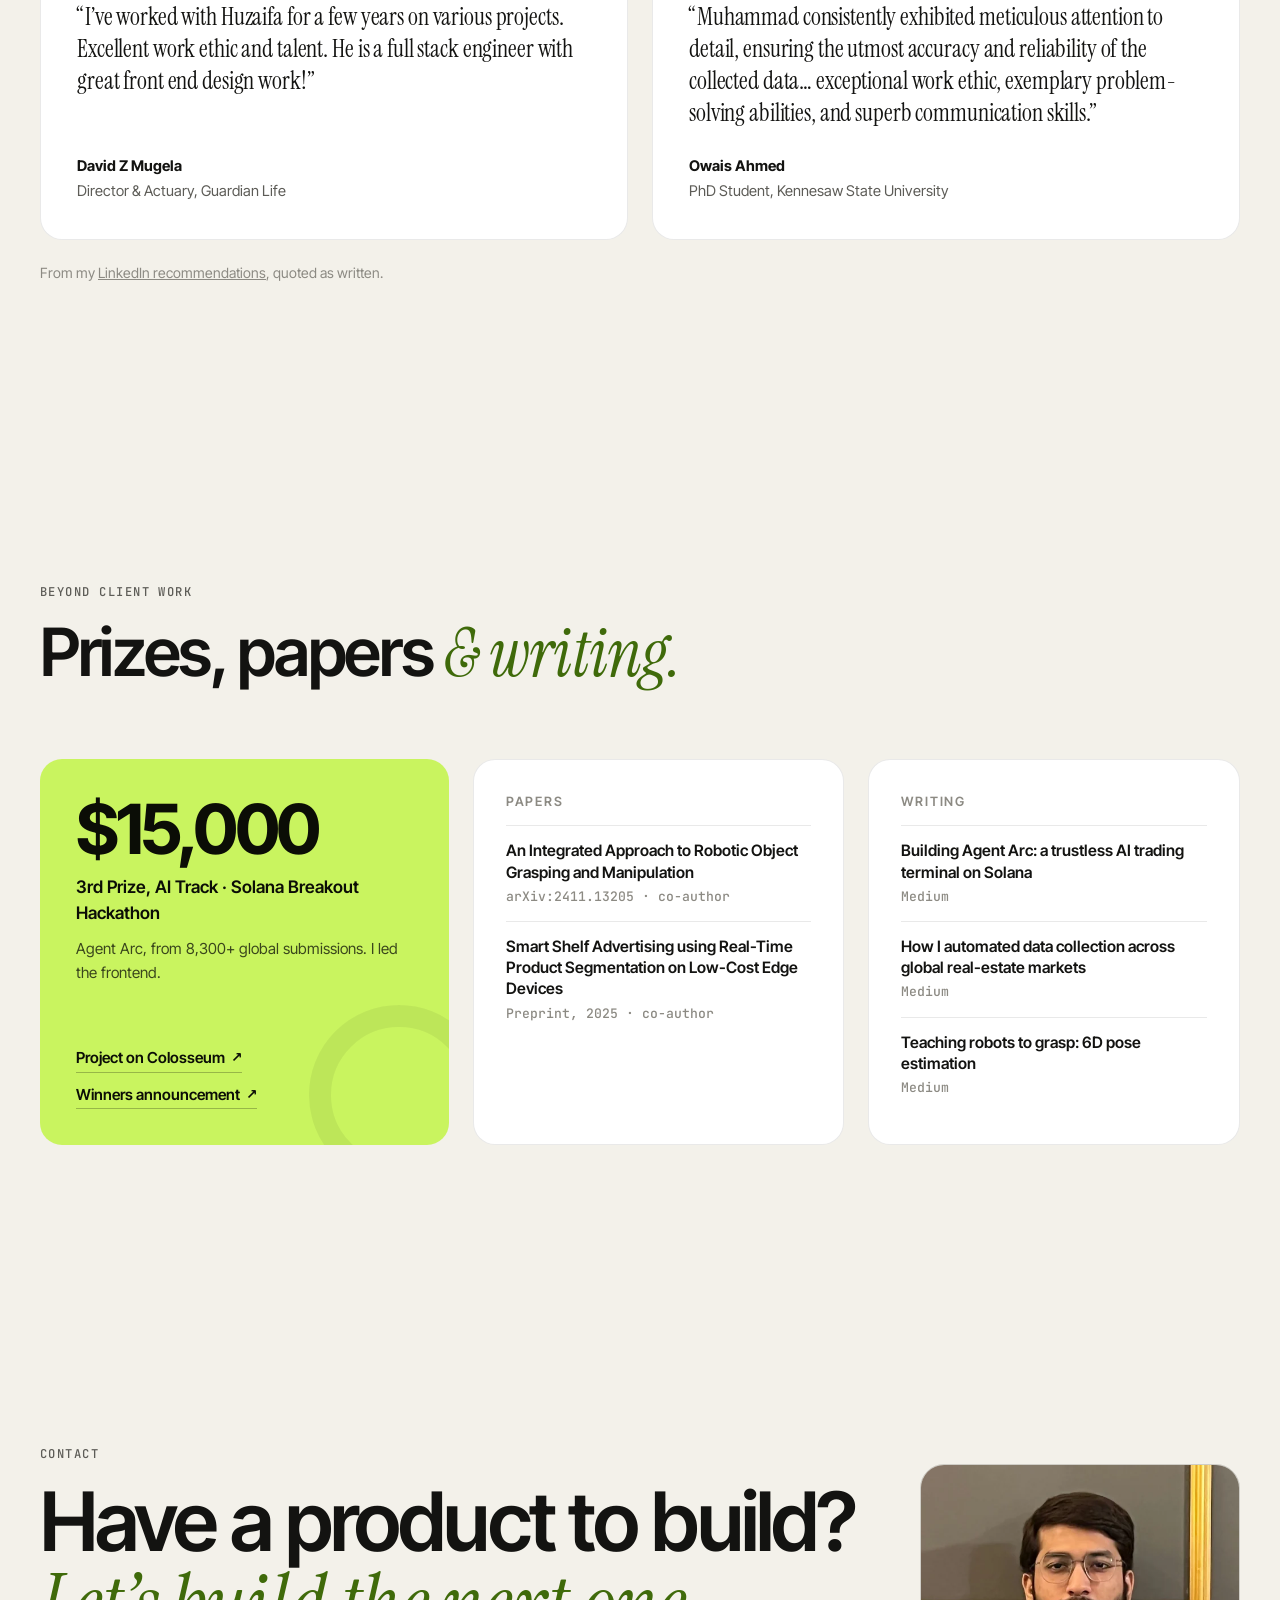
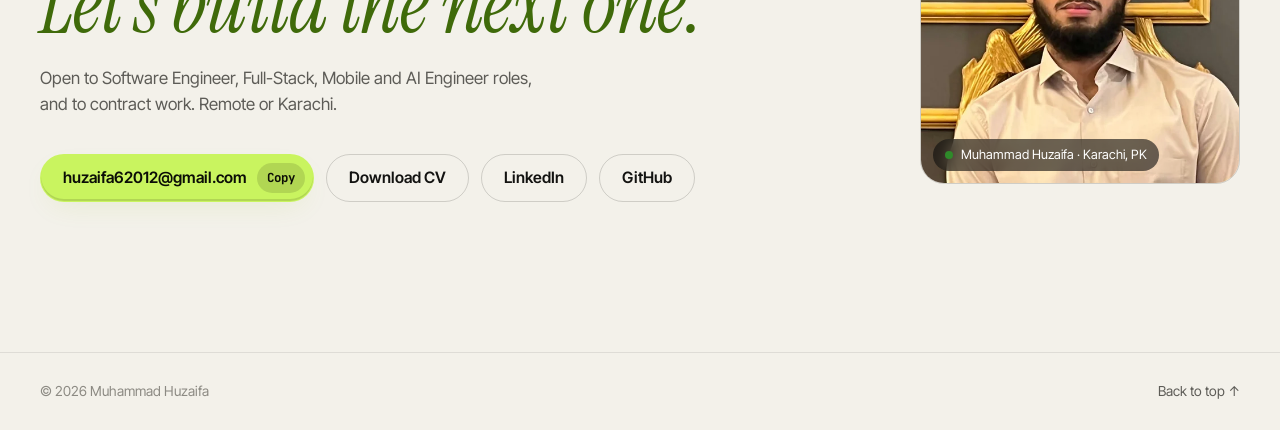
==== commit 2dc0f231: "Remove Lovum Group from experience" ====
--- a/index.html
+++ b/index.html
@@ -554,14 +554,6 @@
         </div>
       </li>
       <li class="reveal">
-        <div class="t-when">Jan 2024 – Dec 2025</div>
-        <div class="t-what">
-          <h3>Lovum Group</h3>
-          <p class="t-role">Software Engineer · Part-time contract, US</p>
-          <p>Next.js frontends and Python APIs for EduEssential and Waridi.</p>
-        </div>
-      </li>
-      <li class="reveal">
         <div class="t-when">May – Oct 2024</div>
         <div class="t-what">
           <h3>Algorithm Consulting</h3>
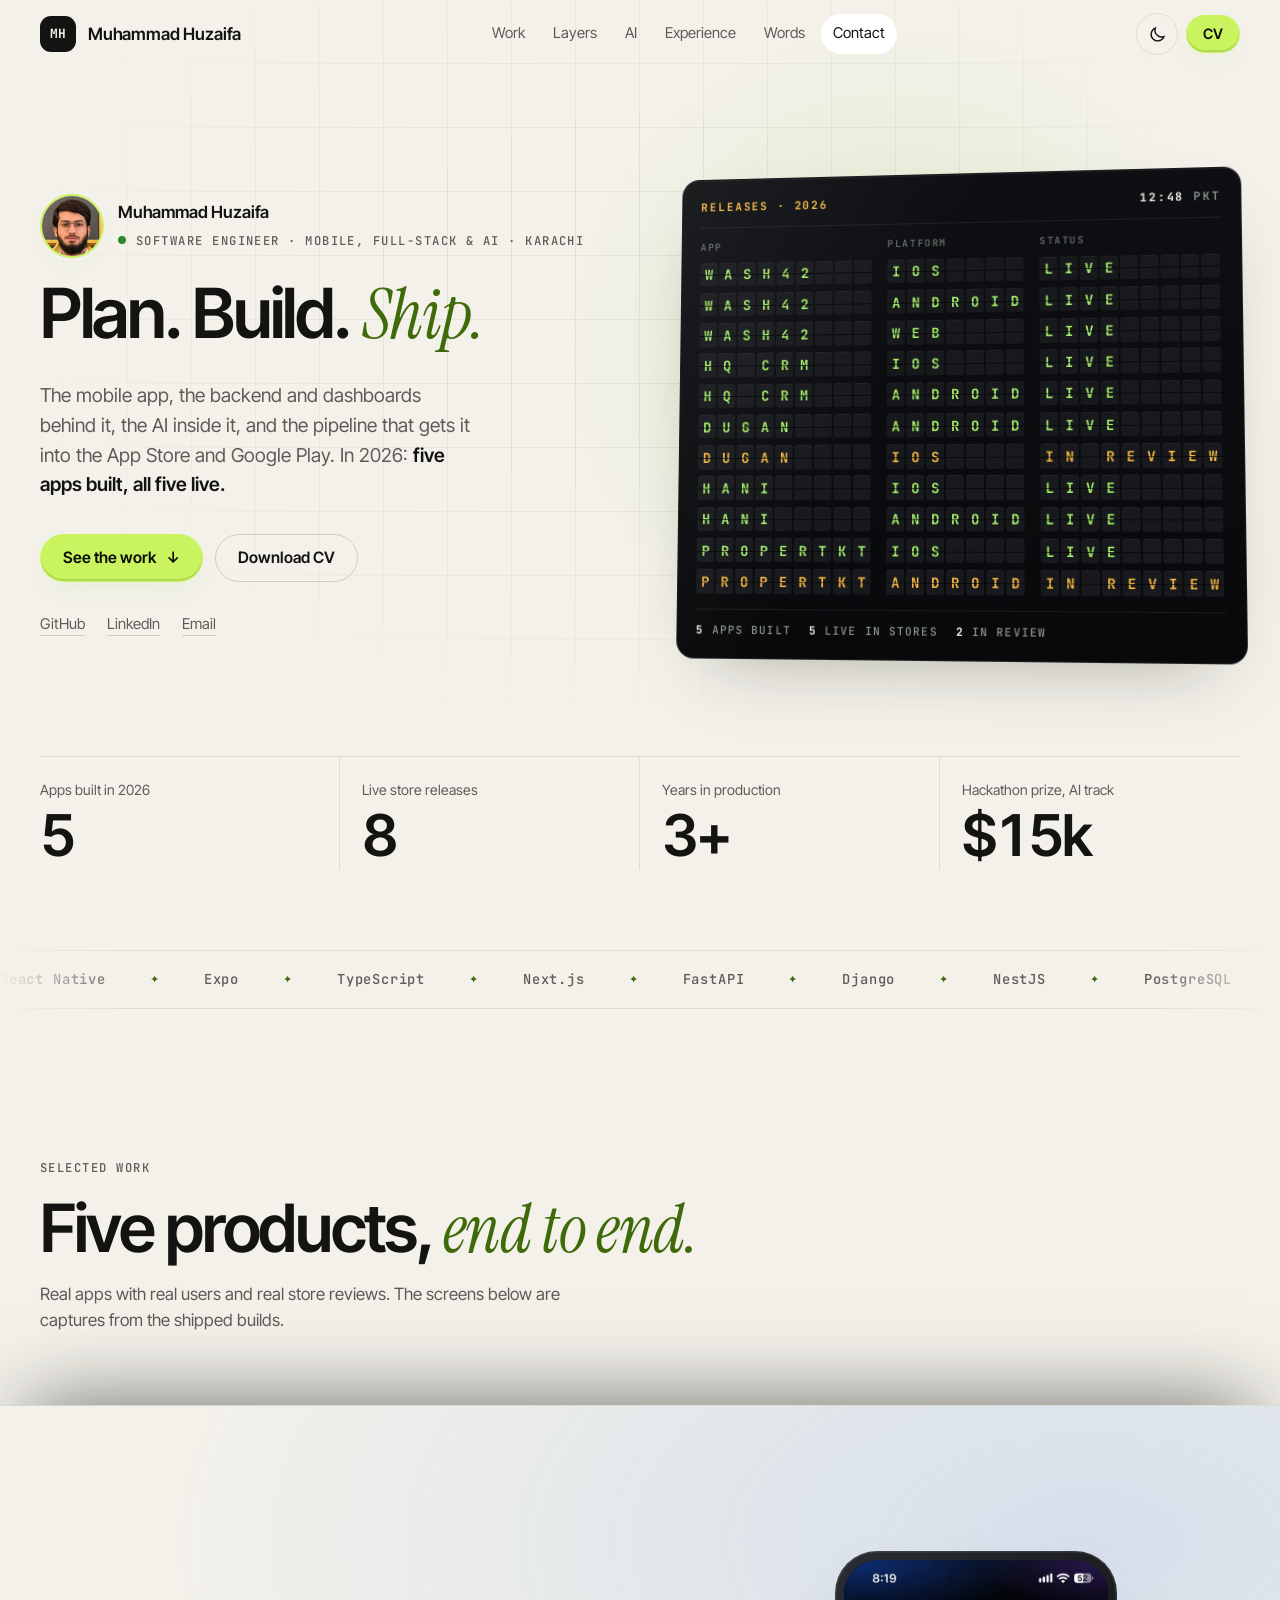
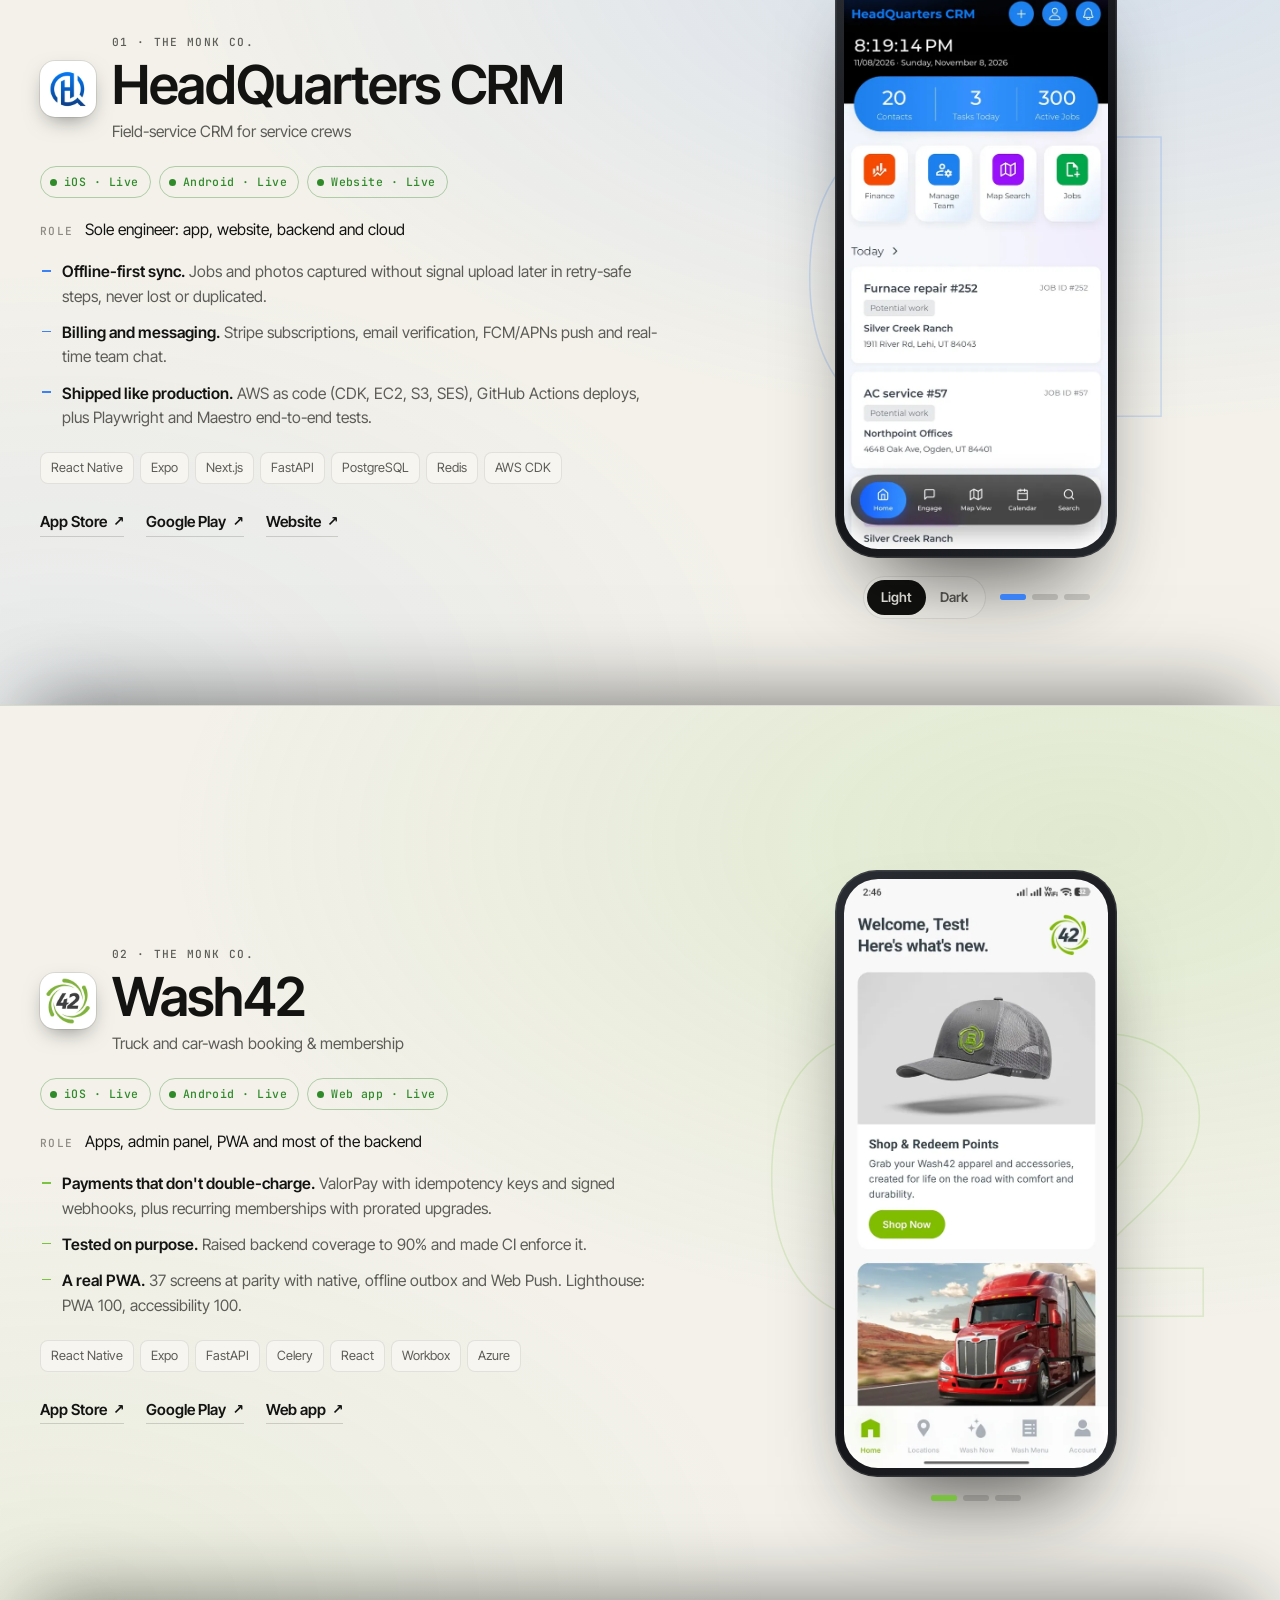
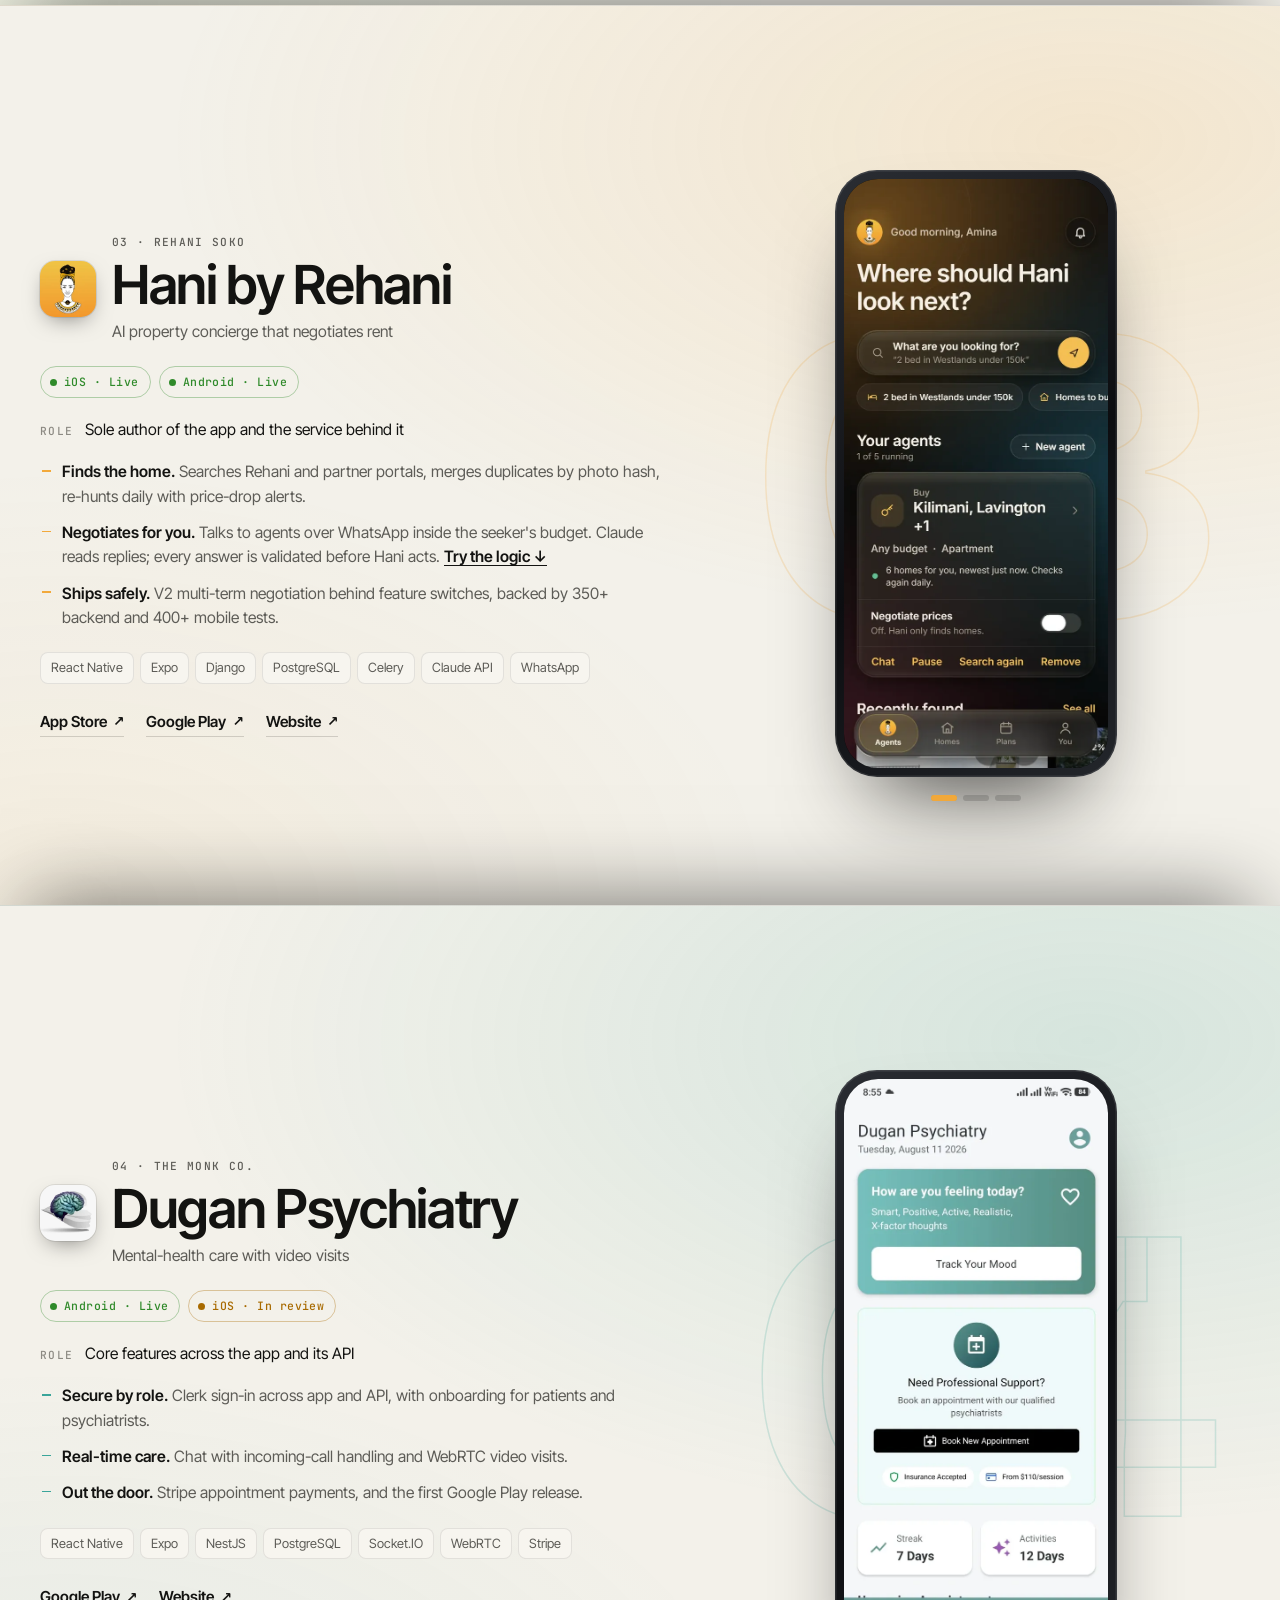
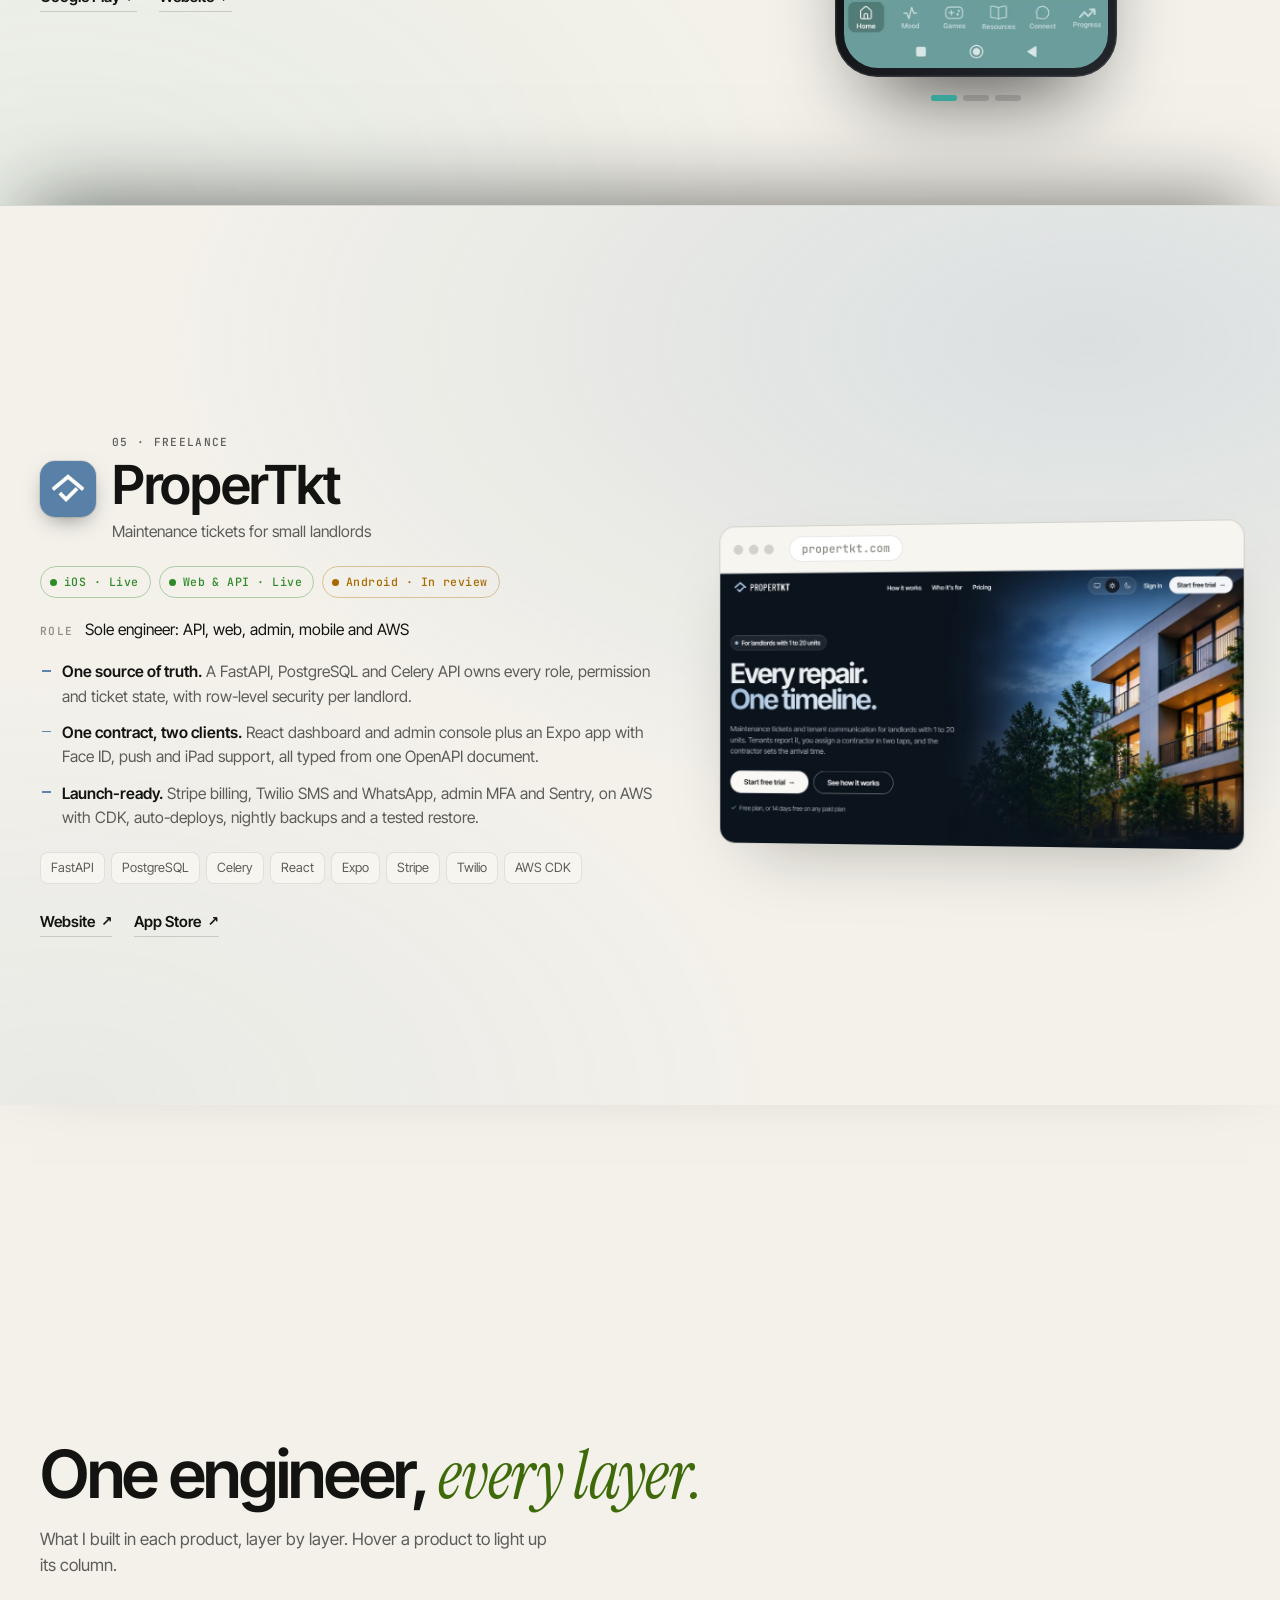
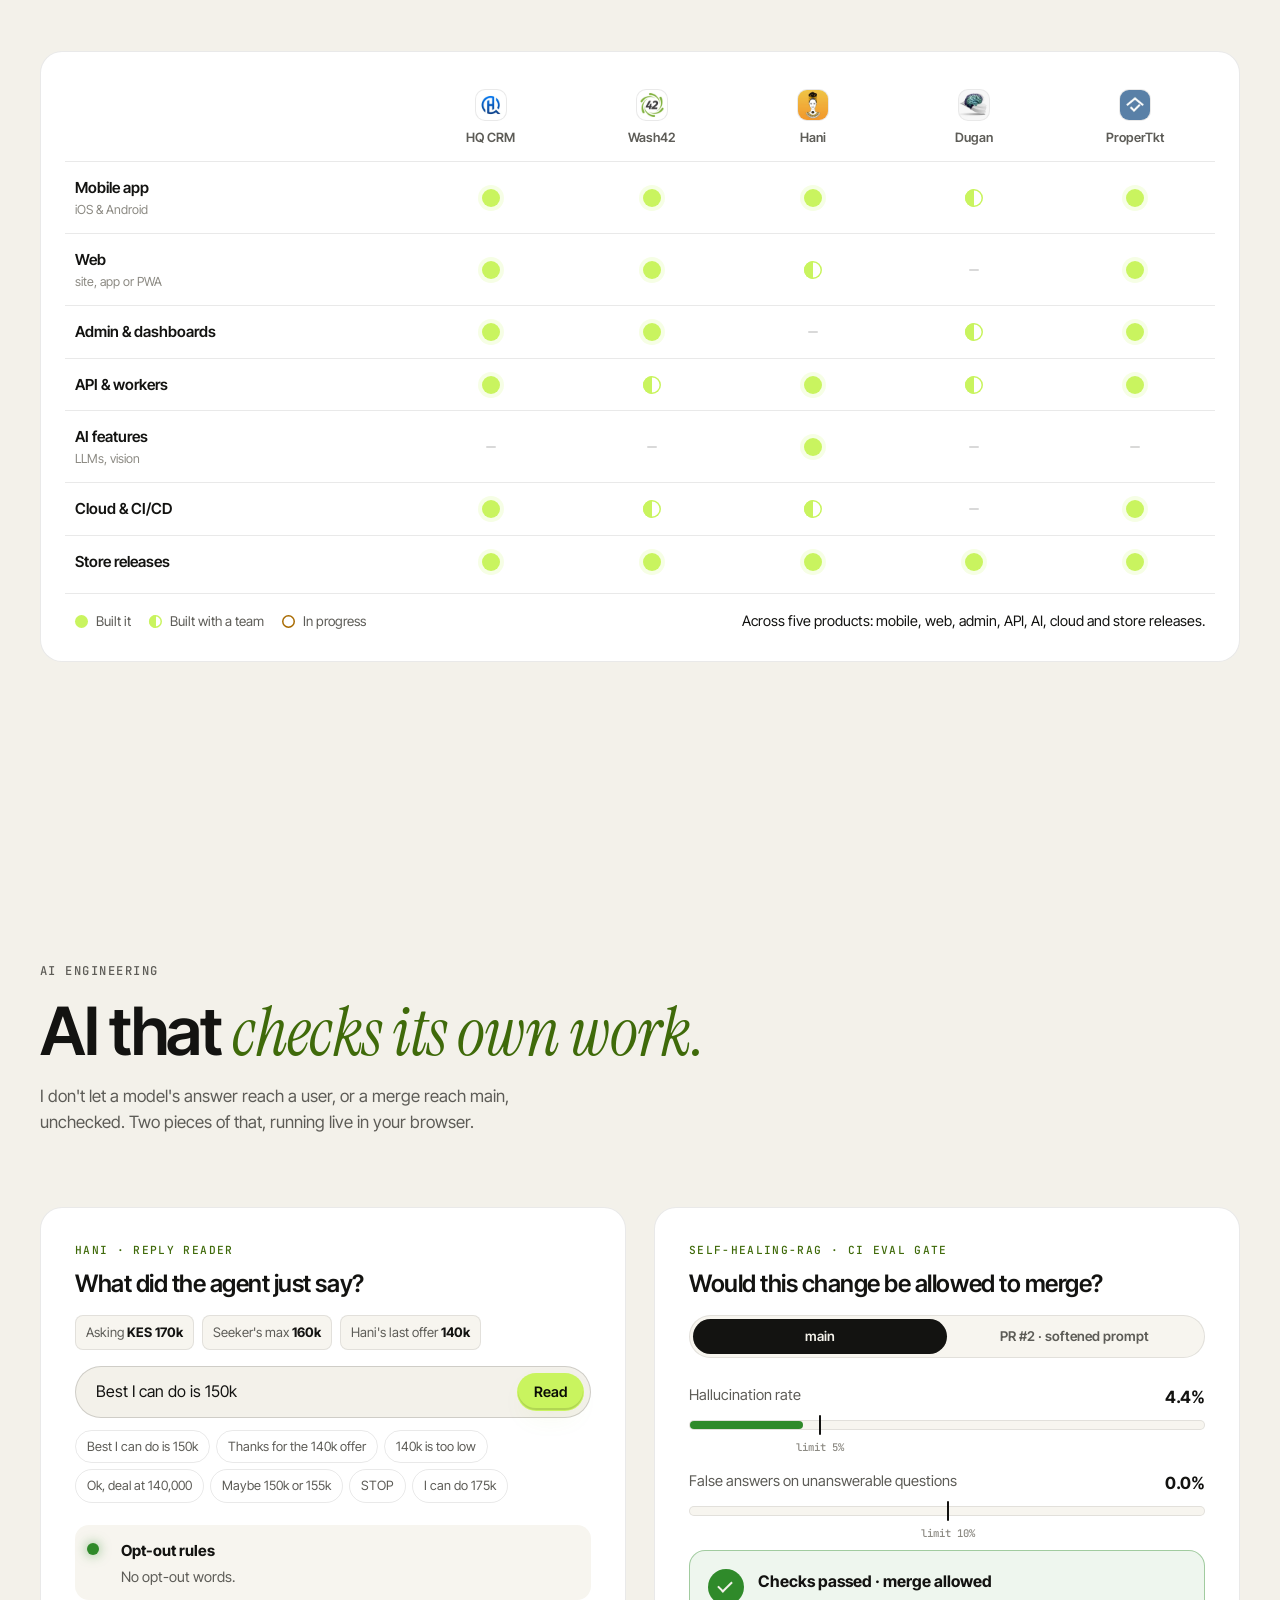
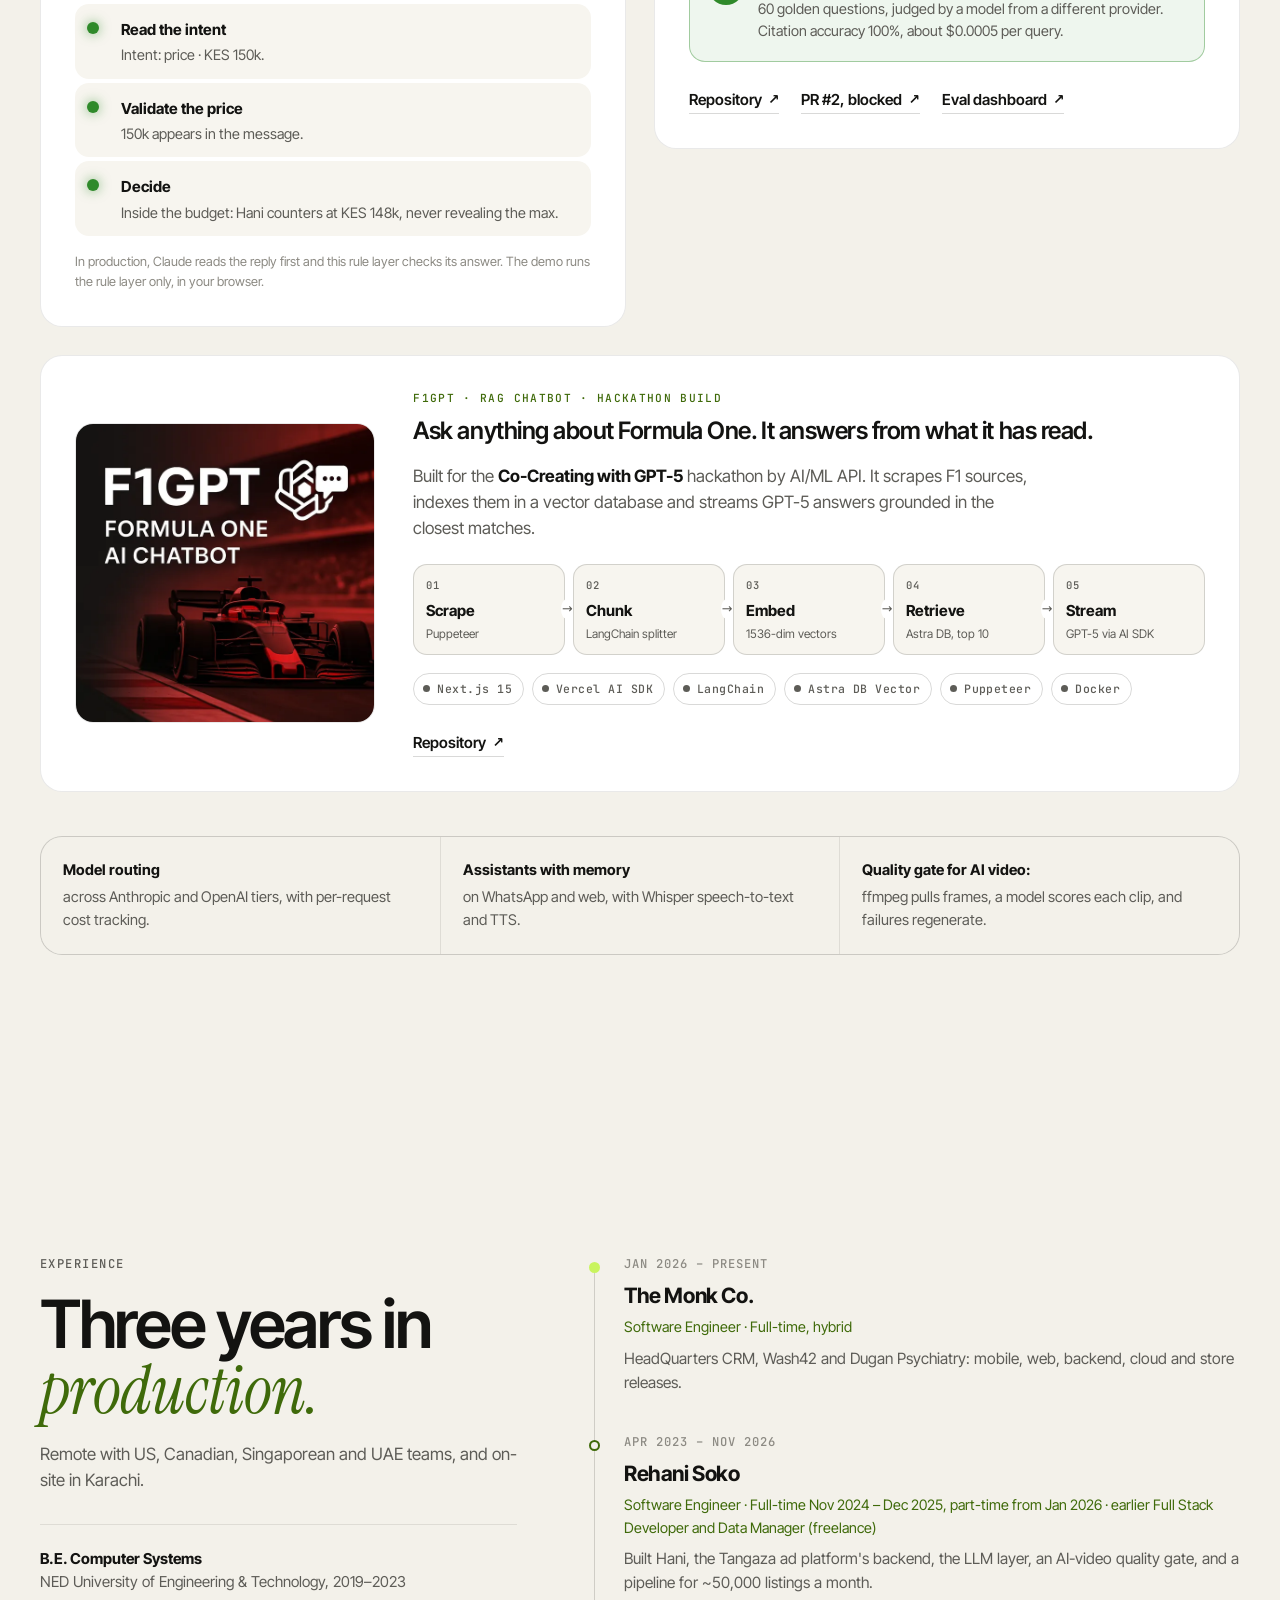
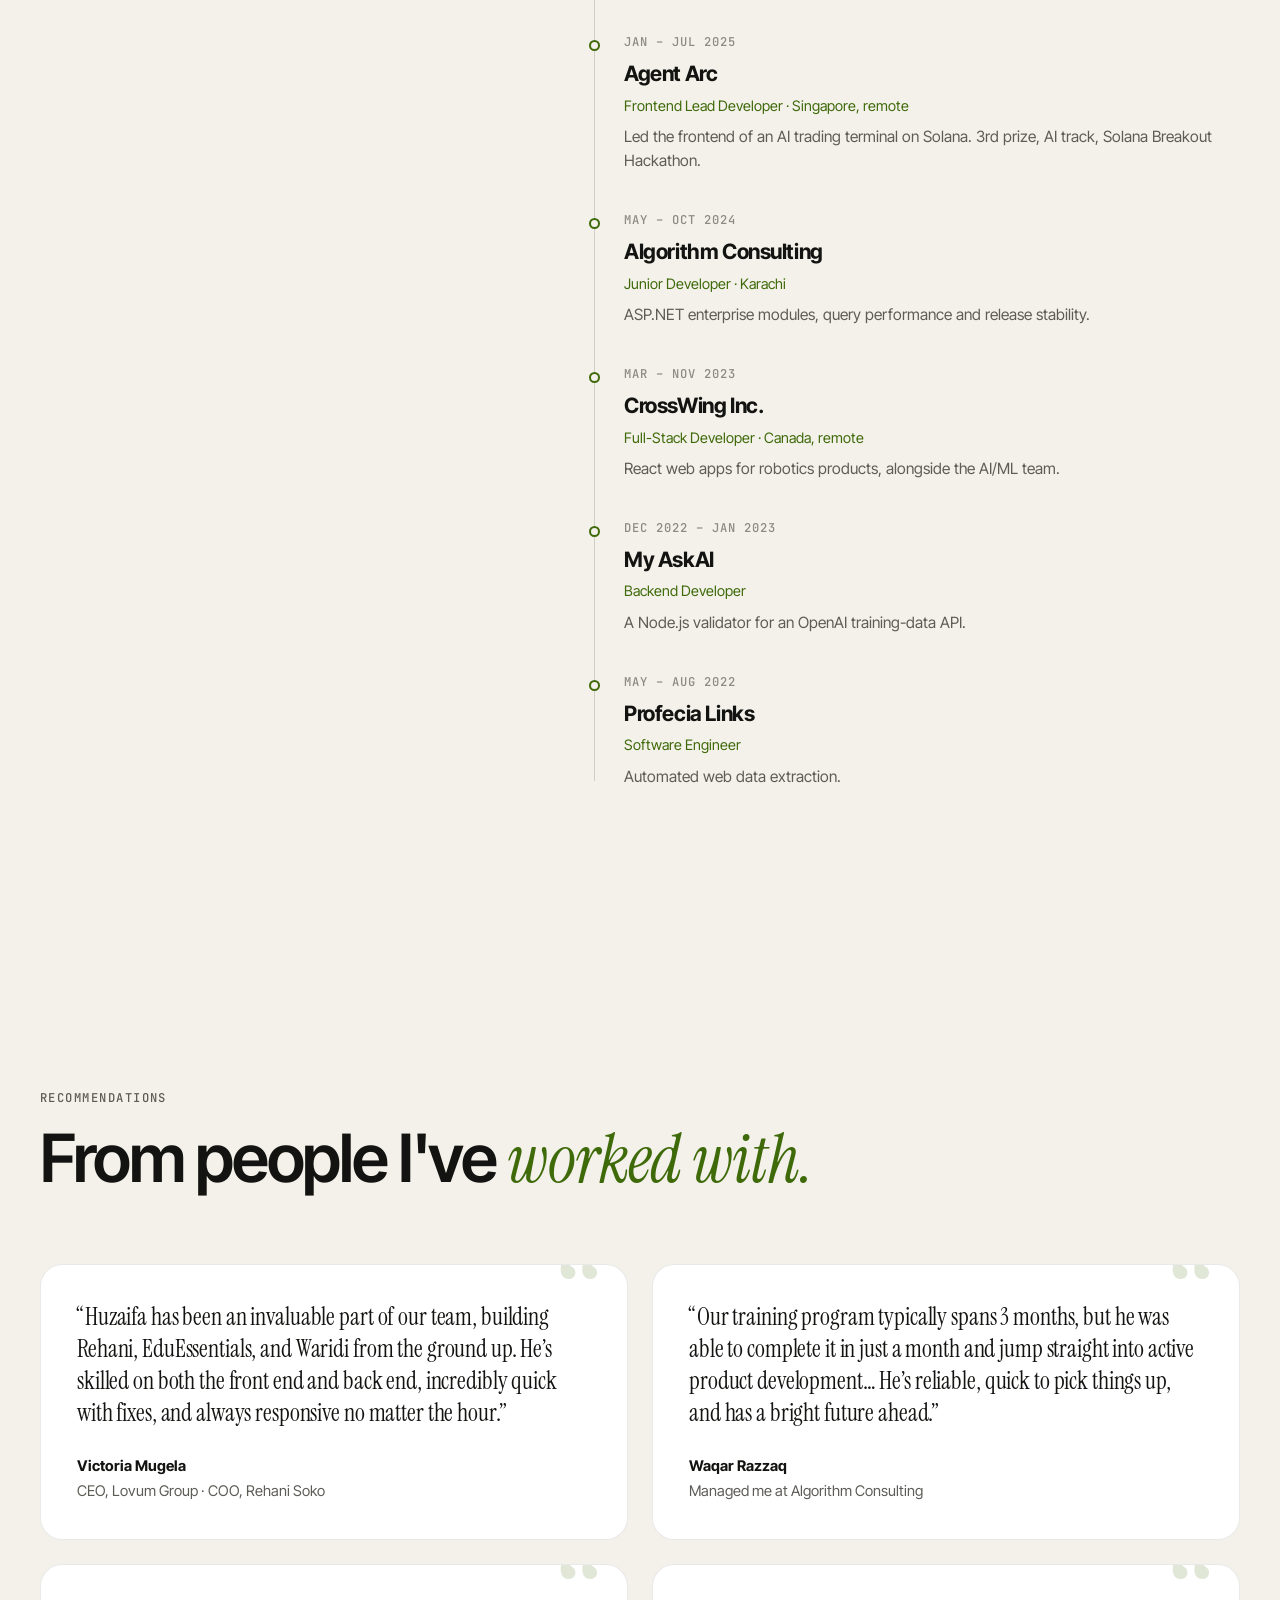
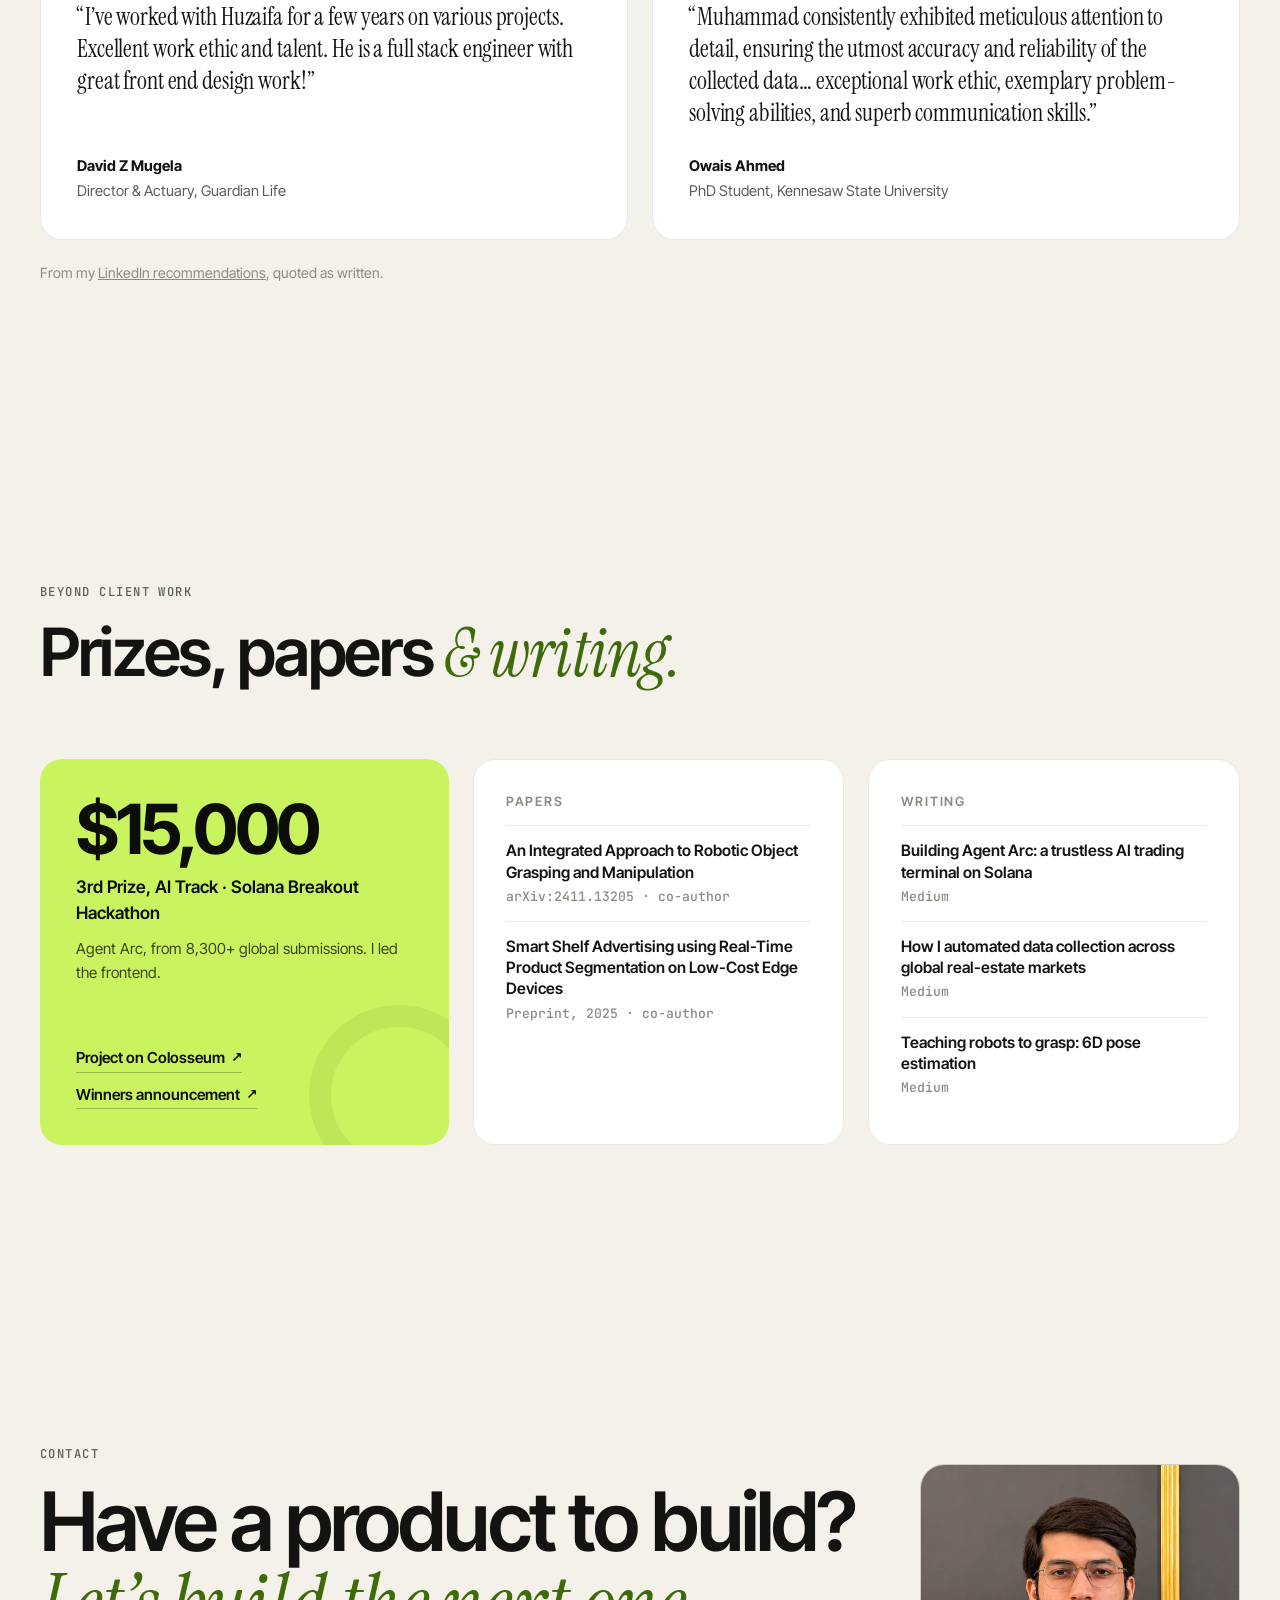
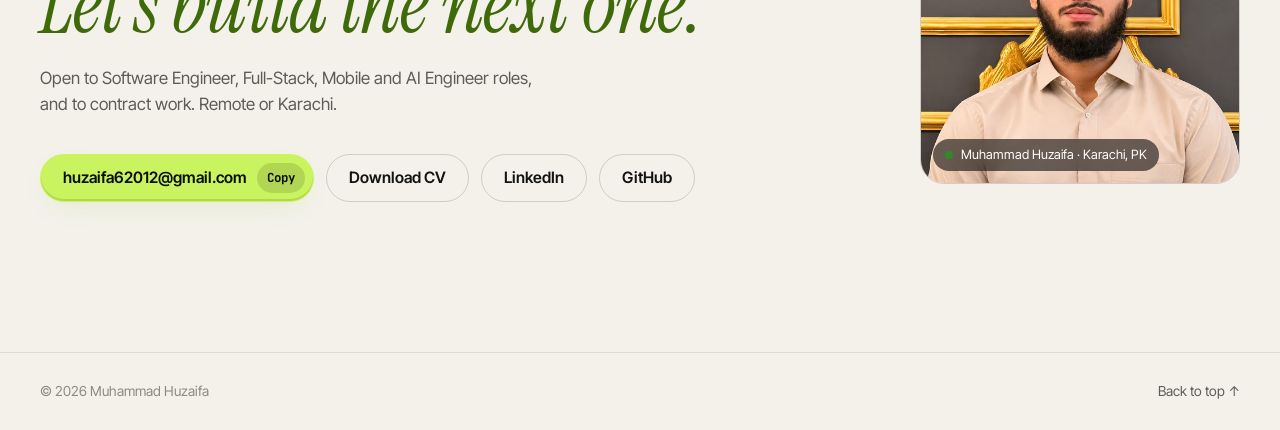
==== commit 213db6f9: "New profile photo; mark early Rehani roles freelance" ====
--- a/index.html
+++ b/index.html
@@ -541,7 +541,7 @@
         <div class="t-when">Apr 2023 – Nov 2026</div>
         <div class="t-what">
           <h3><a href="https://www.rehanisoko.com/" target="_blank" rel="noopener">Rehani Soko</a></h3>
-          <p class="t-role">Software Engineer · Full-time Nov 2024 – Dec 2025, part-time from Jan 2026 · earlier Full Stack Developer and Data Manager (contract)</p>
+          <p class="t-role">Software Engineer · Full-time Nov 2024 – Dec 2025, part-time from Jan 2026 · earlier Full Stack Developer and Data Manager (freelance)</p>
           <p>Built Hani, the Tangaza ad platform's backend, the LLM layer, an AI-video quality gate, and a pipeline for ~50,000 listings a month.</p>
         </div>
       </li>
